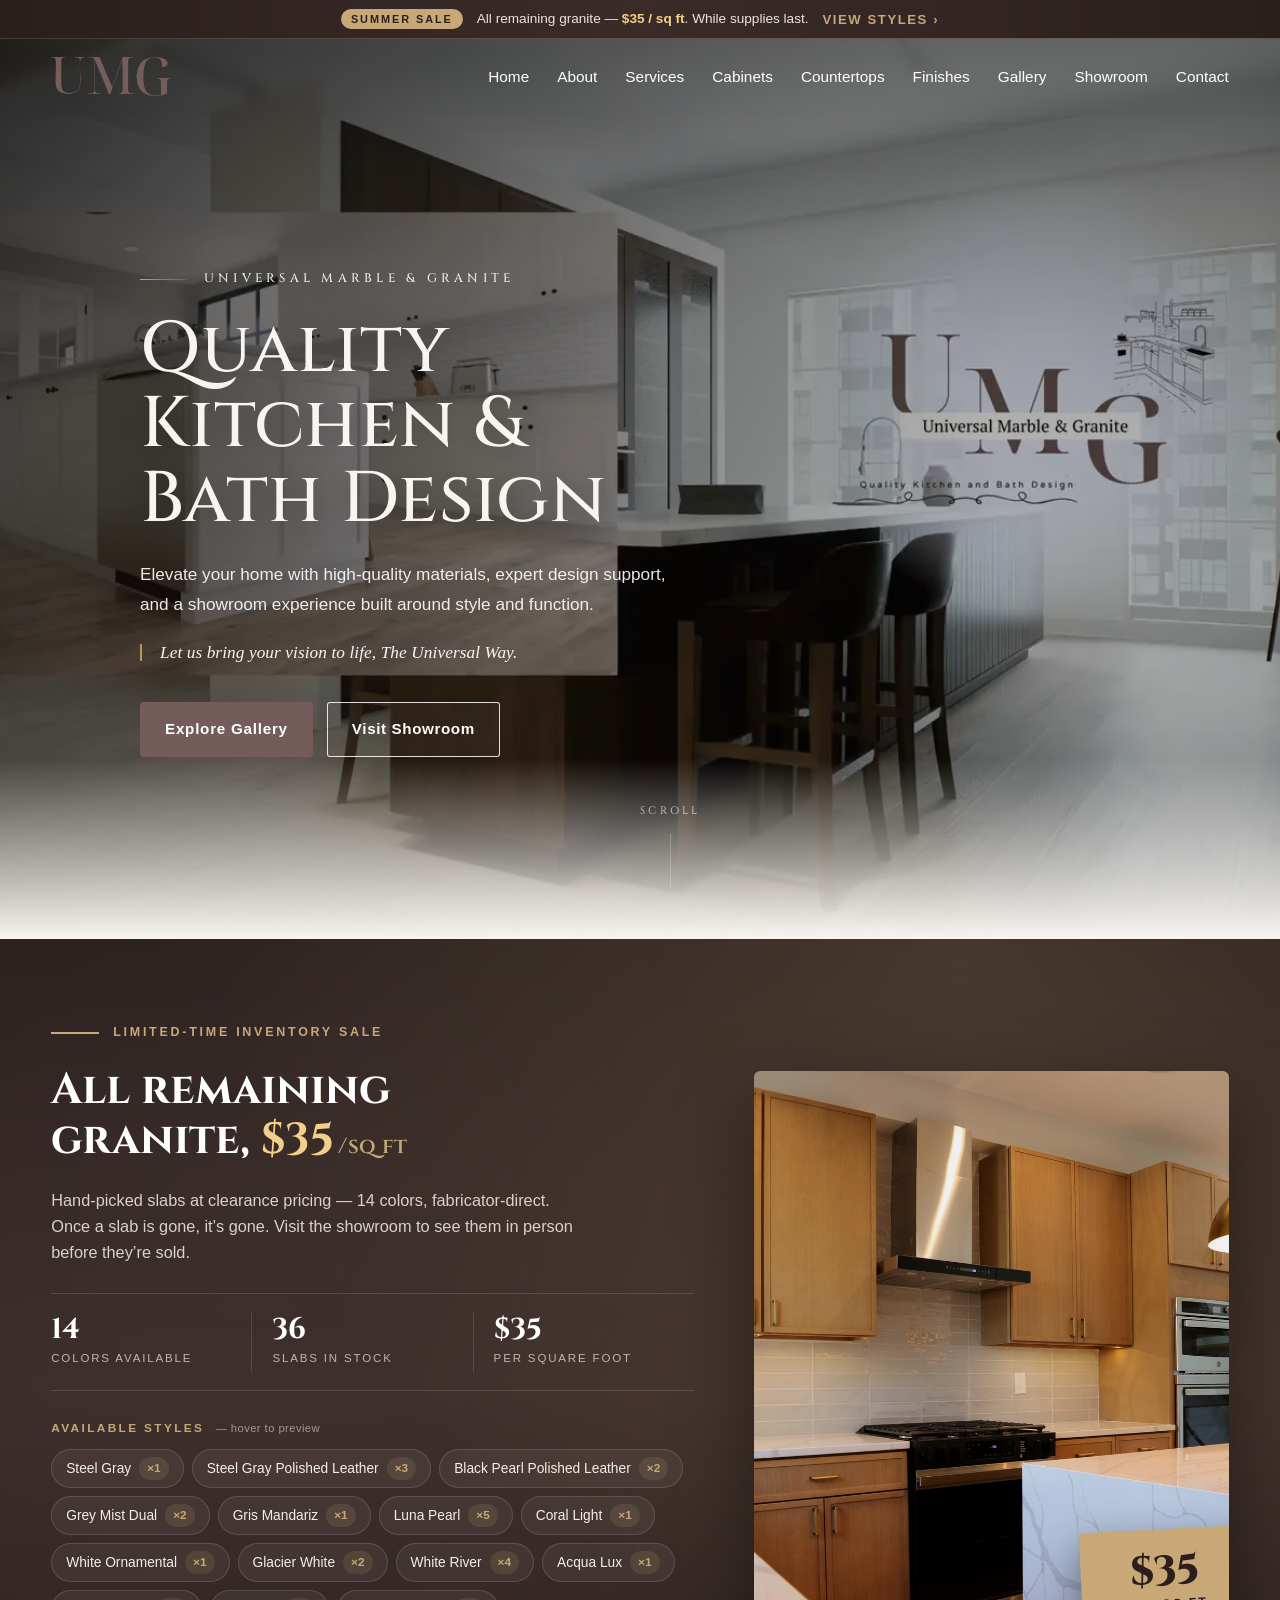
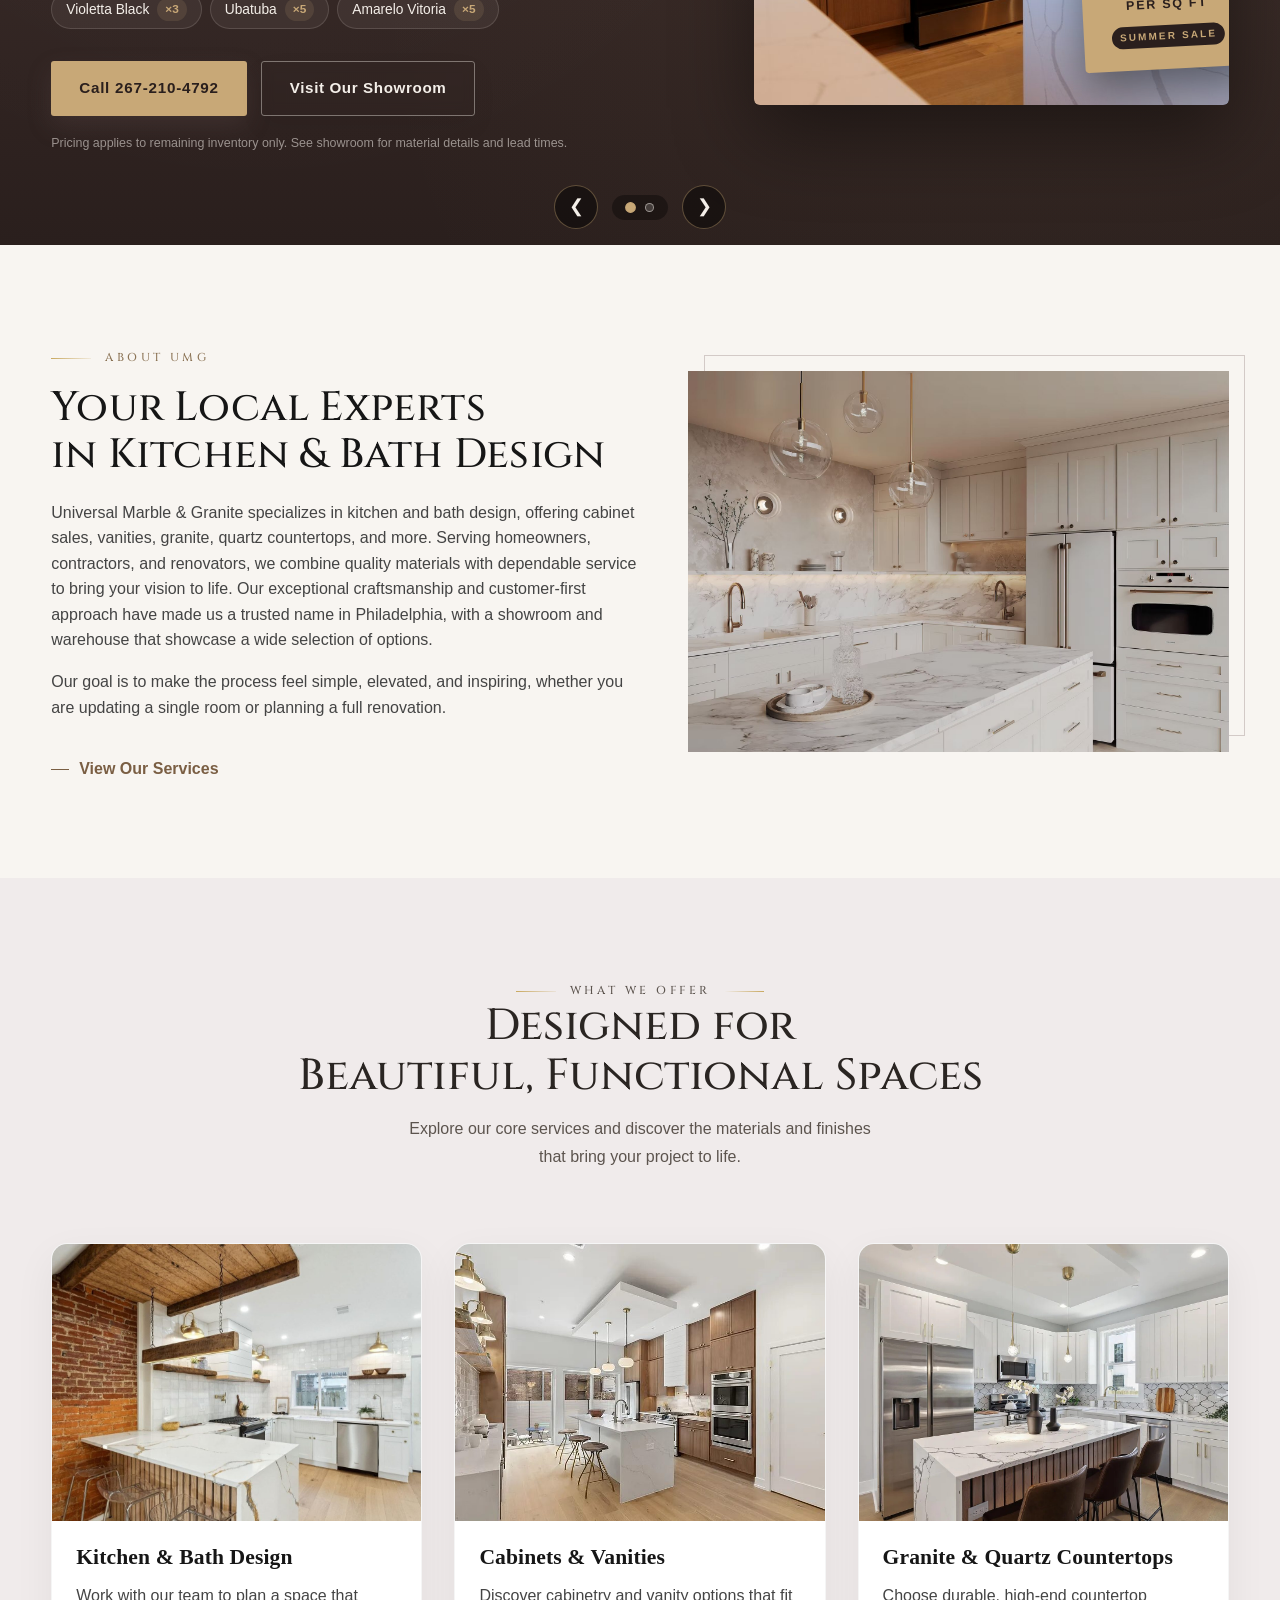
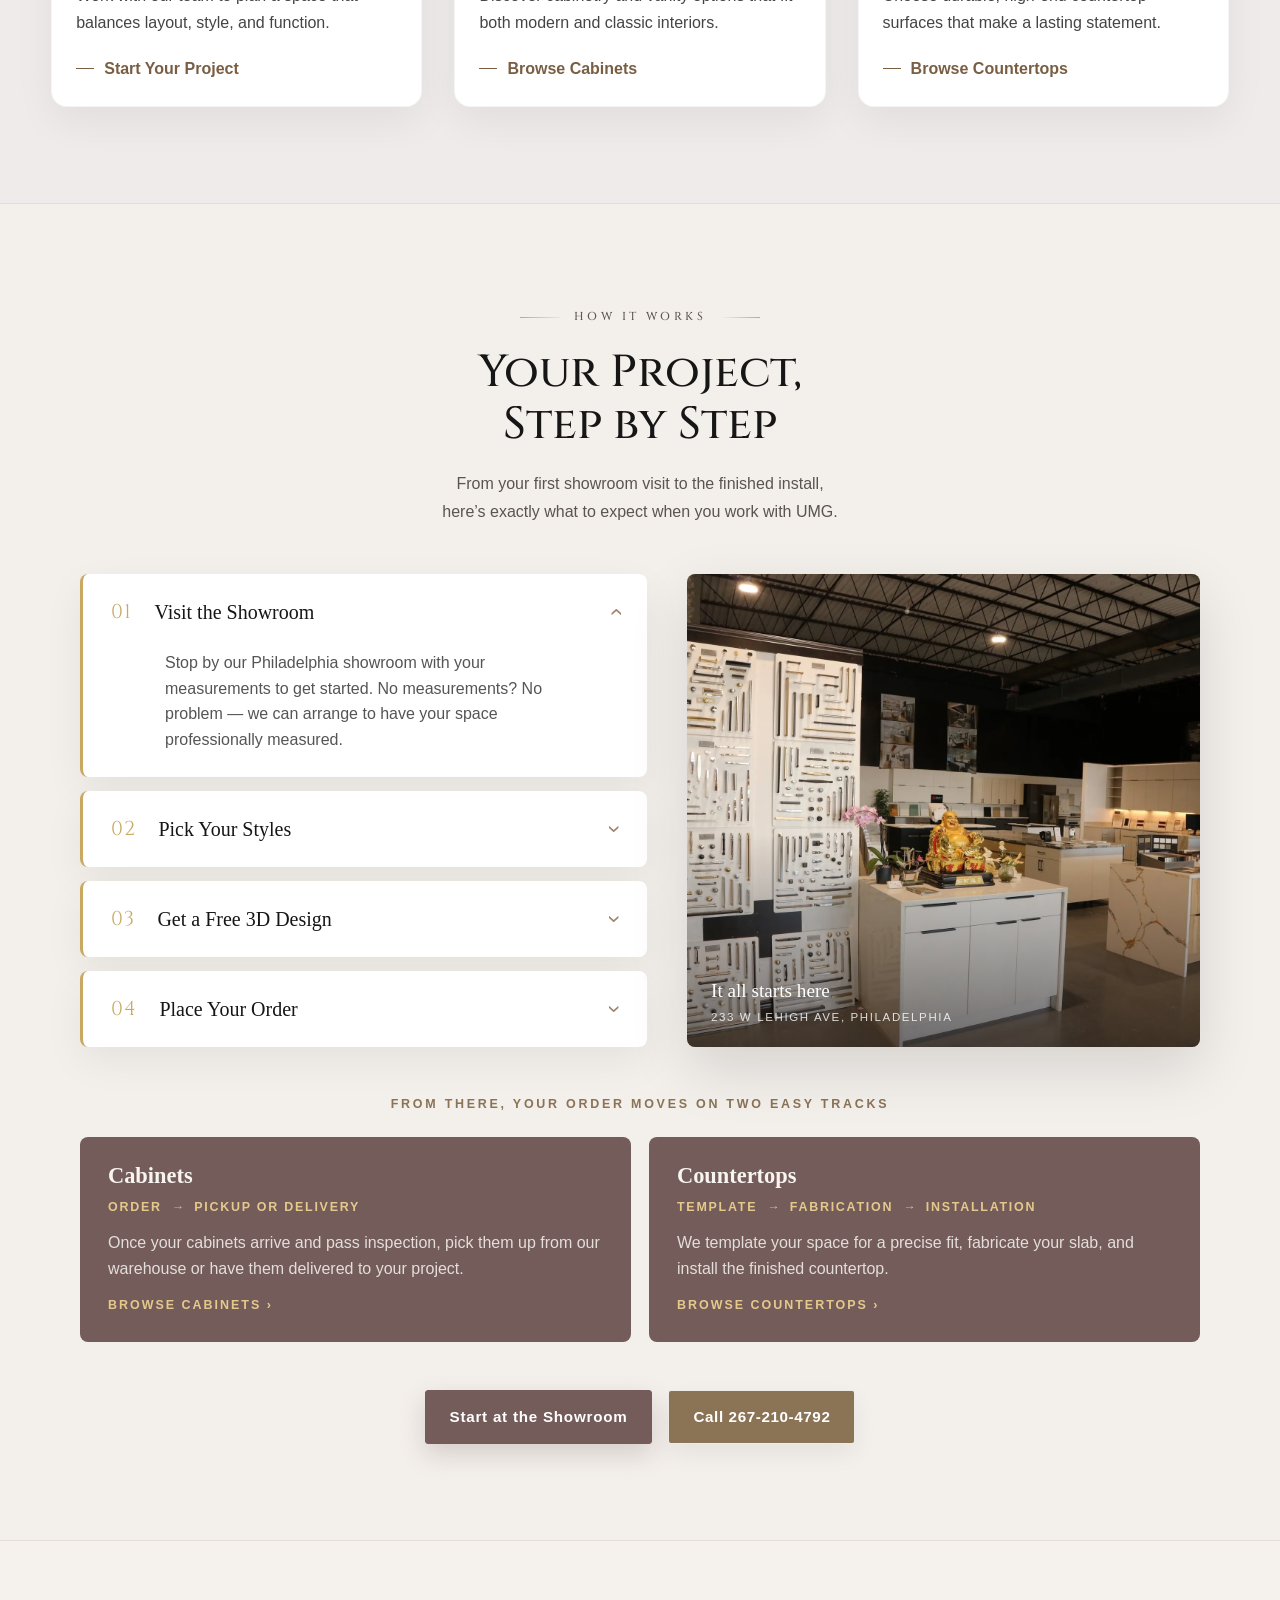
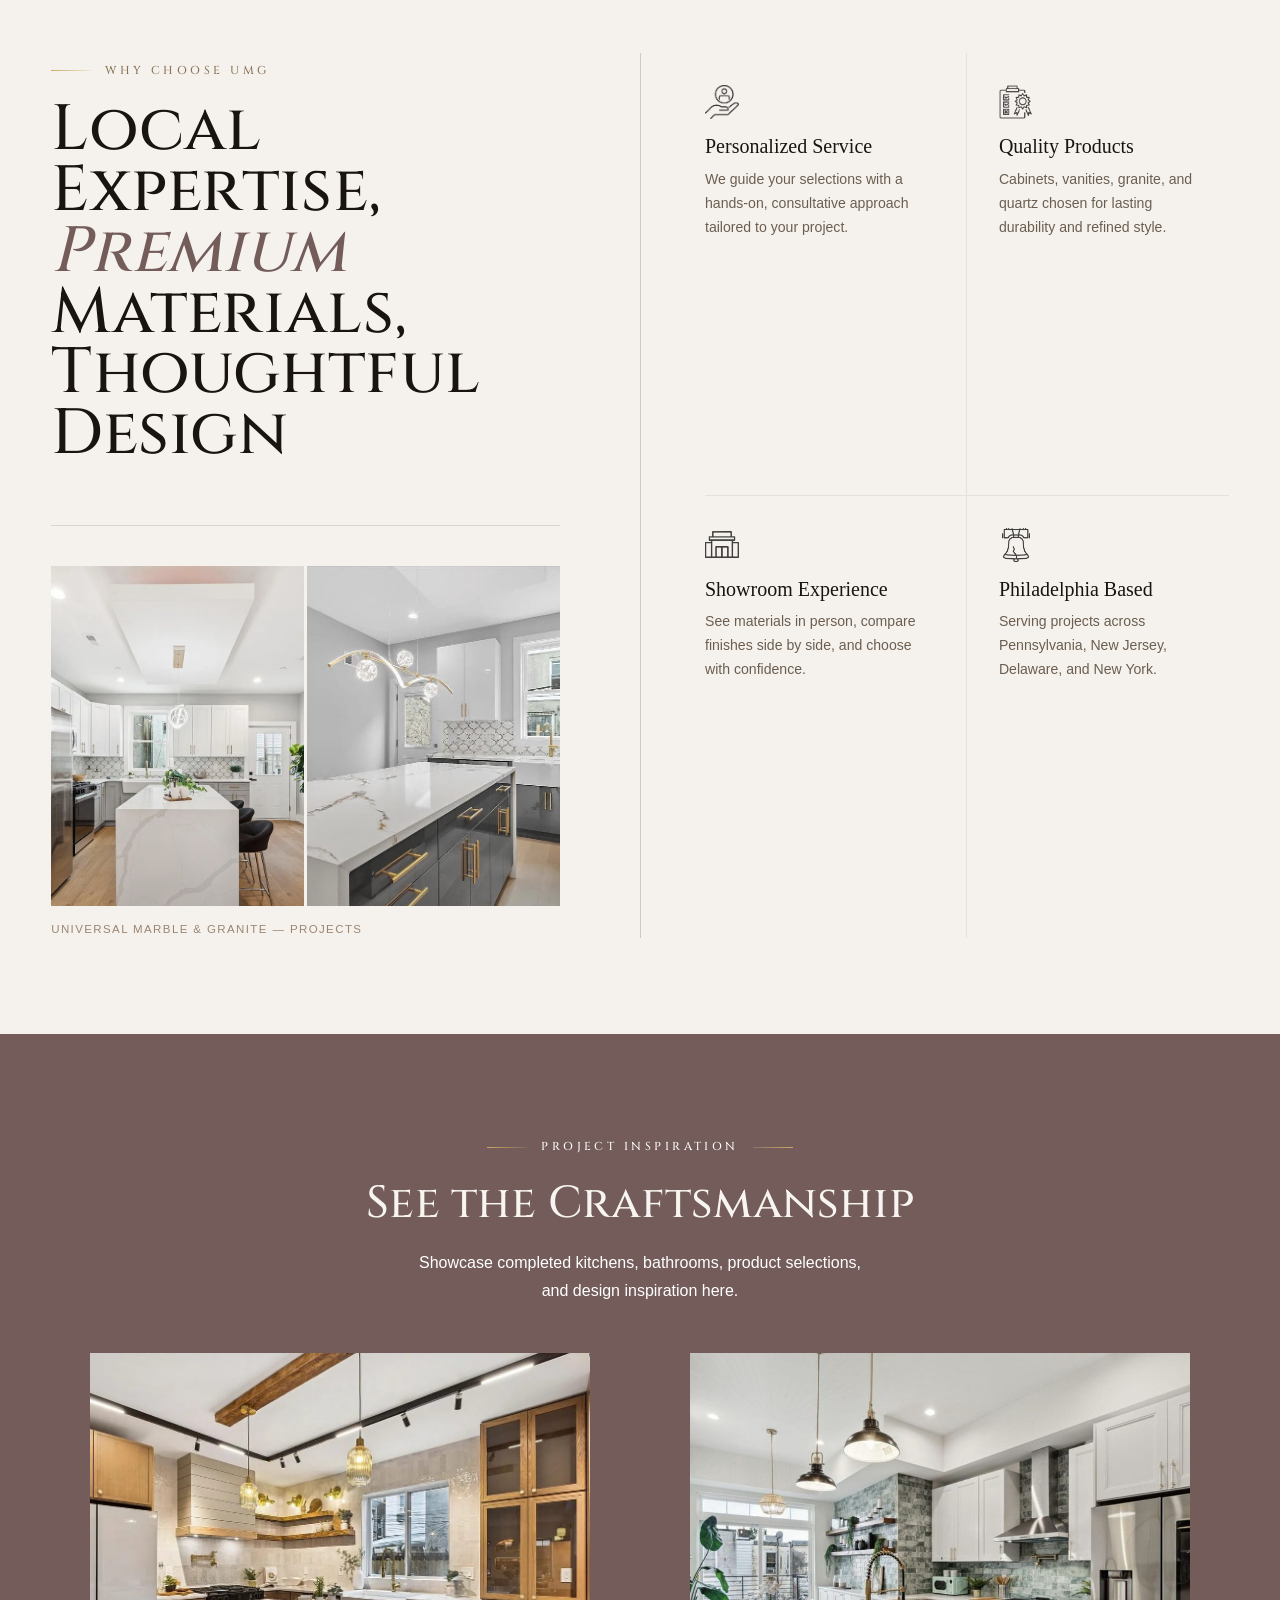
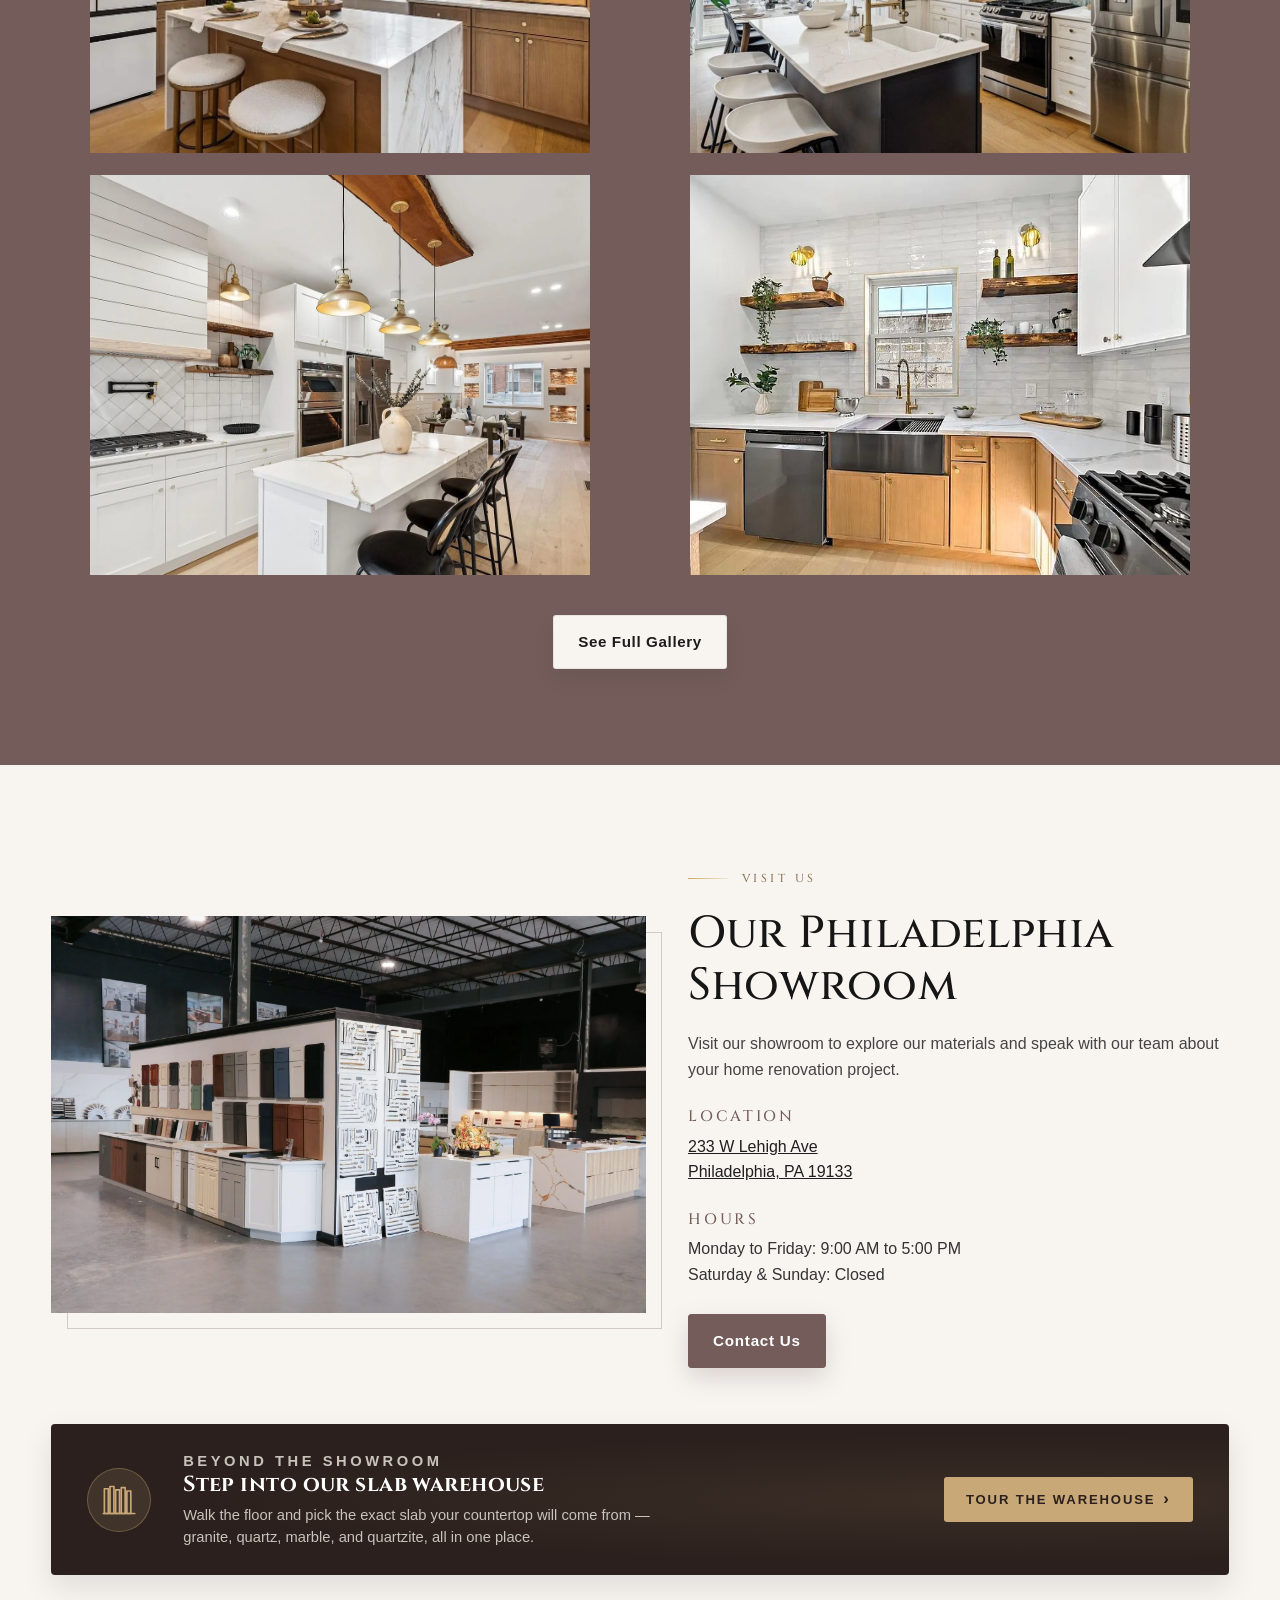
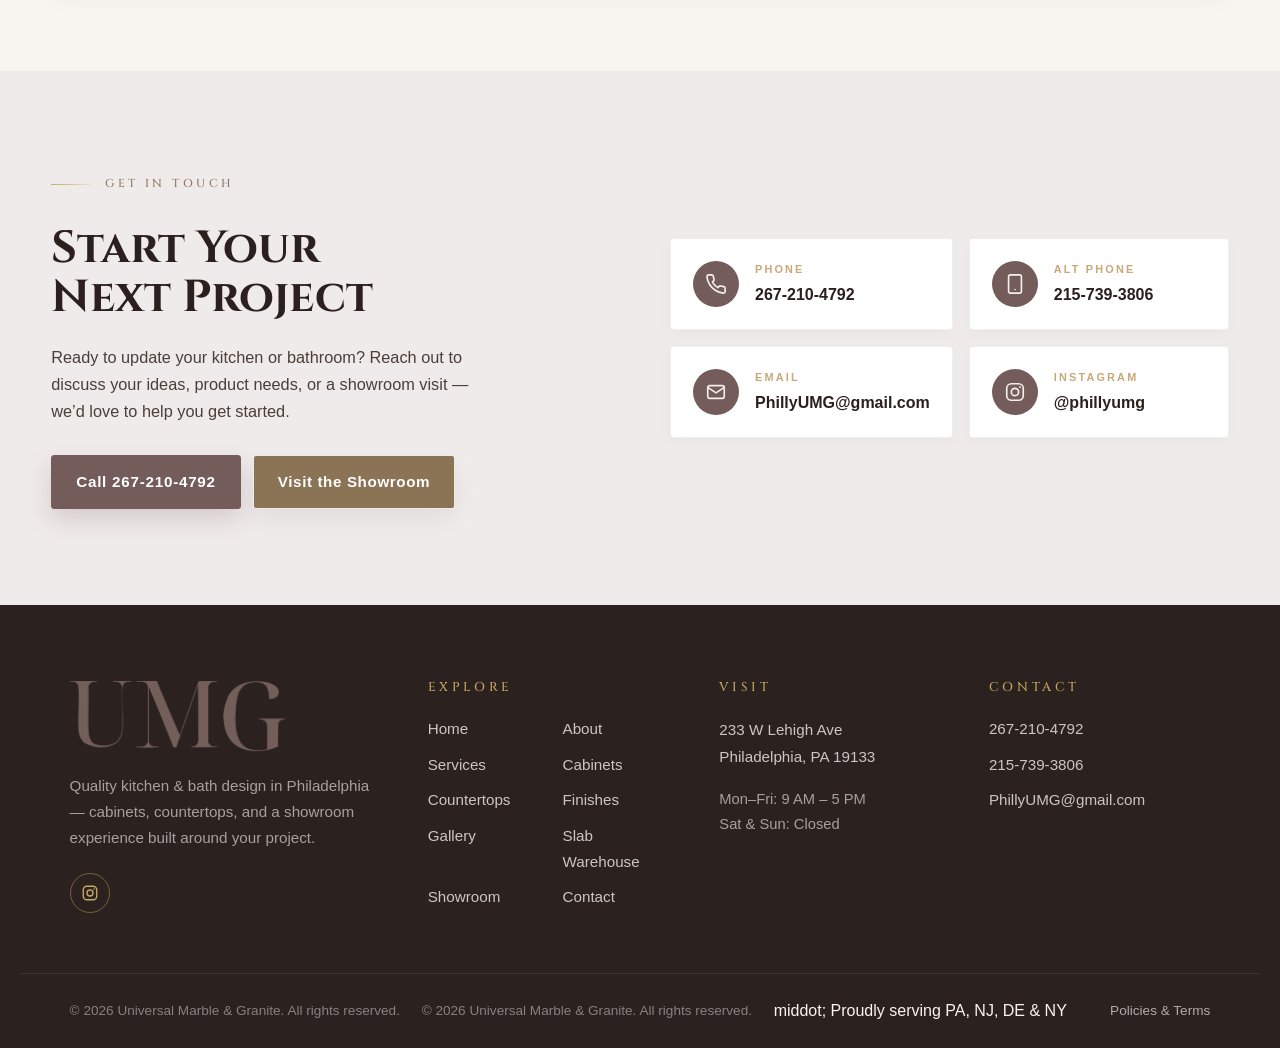
==== umg_pages_bundle/index.html @ 9a0c5a4c "Small Change" ====
<!DOCTYPE html>
<html lang="en">
<head>
  <!-- Google tag (gtag.js) -->
  <script async src="https://www.googletagmanager.com/gtag/js?id=AW-18125632206"></script>
  <script>
    window.dataLayer = window.dataLayer || [];
    function gtag(){dataLayer.push(arguments);}
    gtag('js', new Date());

    gtag('config', 'AW-18125632206');
  </script>

  <meta charset="UTF-8" />
  <meta name="viewport" content="width=device-width, initial-scale=1.0" />
  <title>Universal Marble & Granite | Kitchen & Bath Design in Philadelphia</title>
    <link rel="preconnect" href="https://fonts.googleapis.com">
<link rel="preconnect" href="https://fonts.gstatic.com" crossorigin>
<link href="https://fonts.googleapis.com/css2?family=Cinzel:wght@400..900&display=swap" rel="stylesheet">
  <link rel="stylesheet" href="./styles/style.css?v=20260715" />

  <link rel="icon" href="./images/umglogowhite.png?v=20260703" type="image/png" />

  <meta name="description" content="Philadelphia showroom for kitchens, bathrooms, cabinets, vanities, and granite and quartz countertops. Personalized design support from Universal Marble & Granite.">
  <meta name="theme-color" content="#735c5a">
  <meta property="og:type" content="website">
  <meta property="og:title" content="Universal Marble & Granite | Kitchen & Bath Design in Philadelphia">
  <meta property="og:description" content="Philadelphia showroom for kitchens, bathrooms, cabinets, vanities, and granite and quartz countertops. Personalized design support from Universal Marble & Granite.">
  <meta property="og:image" content="https://www.phillyumg.com/images/metatag.jpg">
  <meta property="og:site_name" content="Universal Marble & Granite">
  <meta property="og:url" content="https://www.phillyumg.com/">
  <meta name="twitter:card" content="summary_large_image">
  <meta name="twitter:url" content="https://www.phillyumg.com/">
  <meta name="twitter:title" content="Universal Marble & Granite | Kitchen & Bath Design in Philadelphia">
  <meta name="twitter:description" content="Philadelphia showroom for kitchens, bathrooms, cabinets, vanities, and granite and quartz countertops. Personalized design support from Universal Marble & Granite.">
  <meta name="twitter:image" content="https://www.phillyumg.com/images/metatag.jpg">

  <link rel="canonical" href="https://www.phillyumg.com/">
  <link rel="apple-touch-icon" href="./images/umglogowhite.png?v=20260703">
  <link rel="manifest" href="./site.webmanifest">

  <!-- Vercel Web Analytics -->
  <script defer src="https://cdn.vercel-insights.com/v1/script.js"></script>

  <script type="application/ld+json">
  {
    "@context": "https://schema.org",
    "@type": "HomeAndConstructionBusiness",
    "@id": "https://www.phillyumg.com/#business",
    "name": "Universal Marble & Granite",
    "alternateName": "UMG",
    "description": "Philadelphia-based design studio specializing in kitchen and bath cabinets, granite, quartz, and marble countertops, and custom stone fabrication.",
    "url": "https://www.phillyumg.com/",
    "telephone": "+1-267-210-4792",
    "email": "PhillyUMG@gmail.com",
    "logo": "https://www.phillyumg.com/images/umglogowhite.png",
    "image": "https://www.phillyumg.com/images/outfront_1.webp",
    "priceRange": "$$",
    "address": {
      "@type": "PostalAddress",
      "streetAddress": "233 W Lehigh Ave",
      "addressLocality": "Philadelphia",
      "addressRegion": "PA",
      "postalCode": "19133",
      "addressCountry": "US"
    },
    "openingHoursSpecification": [
      {
        "@type": "OpeningHoursSpecification",
        "dayOfWeek": ["Monday","Tuesday","Wednesday","Thursday","Friday"],
        "opens": "09:00",
        "closes": "17:00"
      }
    ],
    "areaServed": [
      { "@type": "City", "name": "Philadelphia" },
      { "@type": "AdministrativeArea", "name": "Philadelphia metro area" }
    ],
    "hasOfferCatalog": {
      "@type": "OfferCatalog",
      "name": "Services",
      "itemListElement": [
        { "@type": "Offer", "itemOffered": { "@type": "Service", "name": "Kitchen Cabinets" } },
        { "@type": "Offer", "itemOffered": { "@type": "Service", "name": "Bathroom Vanities" } },
        { "@type": "Offer", "itemOffered": { "@type": "Service", "name": "Granite Countertops" } },
        { "@type": "Offer", "itemOffered": { "@type": "Service", "name": "Quartz Countertops" } },
        { "@type": "Offer", "itemOffered": { "@type": "Service", "name": "Marble Countertops" } }
      ]
    }
  }
  </script>
  <script defer src="/_vercel/insights/script.js"></script>
</head>
<body>
  <a class="skip-link" href="#main">Skip to content</a>

    <!-- Summer sale announcement bar -->
  <a class="promo-bar" href="/#granite-sale">
    <span class="promo-bar-inner">
      <span class="promo-bar-tag">Summer Sale</span>
      <span class="promo-bar-text">All remaining granite &mdash; <strong>$35 / sq&nbsp;ft</strong>. While supplies last.</span>
      <span class="promo-bar-cta">View styles &rsaquo;</span>
    </span>
  </a>
  <header class="site-header">
    <div class="container header-inner">
      <a href="#" class="logo"><img src="./images/umglogowhite.png?v=20260703" alt="UMG Logo" /></a>

      <button class="menu-toggle" aria-label="Toggle navigation">
        ☰
      </button>

      <nav class="site-nav">
        <a href="#home">Home</a>
        <a href="/about">About</a>
        <a href="#services">Services</a>
        <a href="/cabinets">Cabinets</a>
        <a href="/countertops">Countertops</a>
        <a href="/finishes">Finishes</a>
        <a href="#gallery">Gallery</a>
        <a href="#showroom">Showroom</a>
        <a href="#contact">Contact</a>
      </nav>
    </div>
  </header>

  <main id="main">
  <!-- HERO -->
<section class="hero" id="home">
  <video class="hero-media" autoplay muted loop playsinline poster="./images/hero-poster.webp">
    <source src="./images/hero-web.mp4?v=20260703" type="video/mp4" />
  </video>

  <div class="hero-overlay"></div>
  <div class="hero-vignette" aria-hidden="true"></div>
  <div class="hero-fade"></div>

  <div class="container hero-content">
    <p class="eyebrow reveal" style="--reveal-delay: 100ms;">
      <span class="eyebrow-line" aria-hidden="true"></span>
      <span>Universal Marble &amp; Granite</span>
    </p>
    <h1 class="hero-title reveal" style="--reveal-delay: 250ms;">Quality Kitchen &amp; Bath Design</h1>
    <p class="hero-text reveal" style="--reveal-delay: 400ms;">
      Elevate your home with high-quality materials, expert design support, and a showroom experience built around style and function.
    </p>
    <p class="hero-tagline reveal" style="--reveal-delay: 550ms;">
      <i>Let us bring your vision to life, The Universal Way.</i>
    </p>

    <div class="hero-buttons reveal" style="--reveal-delay: 700ms;">
      <a href="#gallery" class="btn btn-primary">Explore Gallery</a>
      <a href="#showroom" class="btn btn-secondary">Visit Showroom</a>
    </div>
  </div>

  <a href="#about" class="hero-scroll" aria-label="Scroll to next section">
    <span class="hero-scroll-label">Scroll</span>
    <span class="hero-scroll-line" aria-hidden="true"></span>
  </a>
</section>

<!-- SUMMER SALE CAROUSEL (Granite + Vessel Sinks) -->
<section class="sale-carousel" id="granite-sale" aria-roledescription="carousel" aria-label="Summer sale">
  <div class="sale-carousel-viewport">
    <div class="sale-carousel-track" id="saleTrack">

      <!-- SLIDE 1: GRANITE SALE -->
      <div class="sale-slide granite-sale is-active" role="group" aria-roledescription="slide" aria-label="1 of 2: Granite Sale" aria-labelledby="granite-sale-heading">
        <div class="container granite-sale-inner">

          <div class="granite-sale-content">
            <p class="granite-sale-eyebrow">
              <span class="granite-sale-rule" aria-hidden="true"></span>
              Limited-Time Inventory Sale
            </p>

            <h2 id="granite-sale-heading" class="granite-sale-headline">
              All remaining granite, <span class="granite-sale-price">$35<span class="granite-sale-price-unit">/sq ft</span></span>
            </h2>

            <p class="granite-sale-sub">
              Hand-picked slabs at clearance pricing &mdash; 14 colors, fabricator-direct.
              Once a slab is gone, it&rsquo;s gone. Visit the showroom to see them in person before they&rsquo;re sold.
            </p>

            <ul class="granite-sale-stats" aria-label="Sale at a glance">
              <li><span class="stat-num">14</span><span class="stat-label">Colors available</span></li>
              <li><span class="stat-num">36</span><span class="stat-label">Slabs in stock</span></li>
              <li><span class="stat-num">$35</span><span class="stat-label">Per square foot</span></li>
            </ul>

            <p class="granite-sale-chips-title">Available styles &nbsp;<span class="granite-sale-hint">— hover to preview</span></p>
            <ul class="granite-sale-chips" aria-label="Available granite colors">
              <li class="swatch-chip" data-swatch="./images/granitesale/Granite4.jpg?v=20260703" tabindex="0">Steel Gray <span>&times;1</span></li>
              <li class="swatch-chip" data-swatch="./images/granitesale/Granite6.jpg?v=20260703" tabindex="0">Steel Gray Polished Leather <span>&times;3</span></li>
              <li class="swatch-chip" data-swatch="./images/granitesale/Granite7.jpg?v=20260703" tabindex="0">Black Pearl Polished Leather <span>&times;2</span></li>
              <li class="swatch-chip" data-swatch="./images/granitesale/Granite13.jpg?v=20260703" tabindex="0">Grey Mist Dual <span>&times;2</span></li>
              <li class="swatch-chip" data-swatch="./images/granitesale/Granite14.jpg?v=20260703" tabindex="0">Gris Mandariz <span>&times;1</span></li>
              <li class="swatch-chip" data-swatch="./images/granitesale/Granite5.jpg?v=20260703" tabindex="0">Luna Pearl <span>&times;5</span></li>
              <li class="swatch-chip" data-swatch="./images/granitesale/corallight.jpg?v=20260703" tabindex="0">Coral Light <span>&times;1</span></li>
              <li class="swatch-chip" data-swatch="./images/granitesale/whiteornamental.jpg?v=20260703" tabindex="0">White Ornamental <span>&times;1</span></li>
              <li class="swatch-chip" data-swatch="./images/granitesale/glacierwhite.jpg?v=20260703" tabindex="0">Glacier White <span>&times;2</span></li>
              <li class="swatch-chip" data-swatch="./images/granitesale/Granite9.jpg?v=20260703" tabindex="0">White River <span>&times;4</span></li>
              <li class="swatch-chip" data-swatch="./images/granitesale/Granite10.jpg?v=20260703" tabindex="0">Acqua Lux <span>&times;1</span></li>
              <li class="swatch-chip" data-swatch="./images/granitesale/Granite15.jpg?v=20260703" tabindex="0">Violetta Black <span>&times;3</span></li>
              <li class="swatch-chip" data-swatch="./images/granitesale/Granite1.jpg?v=20260703" tabindex="0">Ubatuba <span>&times;5</span></li>
              <li class="swatch-chip" data-swatch="./images/granitesale/amarelo.jpg?v=20260703" tabindex="0">Amarelo Vitoria <span>&times;5</span></li>
            </ul>

            <!-- Floating swatch preview (rendered next to chip on hover/focus) -->
            <div class="swatch-preview" id="swatchPreview" aria-hidden="true">
              <img src="" alt="" id="swatchPreviewImg">
              <span class="swatch-preview-label" id="swatchPreviewLabel"></span>
            </div>

            <div class="granite-sale-cta">
              <a href="tel:+12672104792" class="btn btn-primary">Call 267-210-4792</a>
              <a href="#showroom" class="btn btn-secondary">Visit Our Showroom</a>
            </div>

            <p class="granite-sale-fineprint">
              Pricing applies to remaining inventory only. See showroom for material details and lead times.
            </p>
          </div>

          <aside class="granite-sale-visual" aria-hidden="true">
            <div class="granite-sale-visual-frame">
              <img src="./images/gallery/new16.JPG?v=20260703" width="1800" height="2400" alt="" loading="lazy" decoding="async">
              <div class="granite-sale-badge">
                <span class="granite-sale-badge-price">$35</span>
                <span class="granite-sale-badge-unit">per sq&nbsp;ft</span>
                <span class="granite-sale-badge-tag">Summer Sale</span>
              </div>
            </div>
          </aside>

        </div>
      </div>

      <!-- SLIDE 2: VESSEL SINK SALE -->
      <div class="sale-slide granite-sale vessel-slide" role="group" aria-roledescription="slide" aria-label="2 of 2: Vessel Sink Sale" aria-labelledby="vessel-sale-heading">
        <div class="container granite-sale-inner">

          <div class="granite-sale-content">
            <p class="granite-sale-eyebrow">
              <span class="granite-sale-rule" aria-hidden="true"></span>
              Also on Sale This Summer
            </p>

            <h2 id="vessel-sale-heading" class="granite-sale-headline">
              Hand-painted <span class="granite-sale-price">Vessel Sinks</span>
            </h2>

            <p class="granite-sale-sub">
              Statement bowls for powder rooms, vanities, and any bath that deserves a centerpiece.
              Glass, ceramic, and artisan-finish styles &mdash; now on display in our Philadelphia showroom.
            </p>

            <ul class="granite-sale-stats" aria-label="Collection at a glance">
              <li><span class="stat-num">4</span><span class="stat-label">Style families</span></li>
              <li><span class="stat-num">16+</span><span class="stat-label">Designs to choose</span></li>
              <li><span class="stat-num">Now</span><span class="stat-label">On display</span></li>
            </ul>

            <p class="granite-sale-chips-title">Available collections &nbsp;<span class="granite-sale-hint">— click to preview</span></p>
            <ul class="vessel-thumb-row" aria-label="Vessel sink collections">
              <li>
                <button type="button" class="vessel-thumb-btn" data-feature="./images/vss/vesselsink1.jpg?v=20260703" aria-label="Show Painted Ceramic">
                  <img src="./images/vss/vesselsink1.jpg?v=20260703" alt="Hand-painted ceramic vessel sinks with folk-art motifs" loading="lazy" decoding="async">
                  <span class="vessel-thumb-label">Painted Ceramic</span>
                </button>
              </li>
              <li>
                <button type="button" class="vessel-thumb-btn" data-feature="./images/vss/vesselsink2.jpg?v=20260703" aria-label="Show Artisan Earth">
                  <img src="./images/vss/vesselsink2.jpg?v=20260703" alt="Earth-tone artisan ceramic vessel sinks with calligraphy detail" loading="lazy" decoding="async">
                  <span class="vessel-thumb-label">Artisan Earth</span>
                </button>
              </li>
              <li>
                <button type="button" class="vessel-thumb-btn is-active" data-feature="./images/vss/vesselsink3.jpg?v=20260703" aria-label="Show Jewel Glass">
                  <img src="./images/vss/vesselsink3.jpg?v=20260703" alt="Glass vessel sinks in jewel tones" loading="lazy" decoding="async">
                  <span class="vessel-thumb-label">Jewel Glass</span>
                </button>
              </li>
              <li>
                <button type="button" class="vessel-thumb-btn" data-feature="./images/vss/vesselsink4.jpg?v=20260703" aria-label="Show Mixed Studio">
                  <img src="./images/vss/vesselsink4.jpg?v=20260703" alt="Glass and ceramic vessel sink mix in mixed colors" loading="lazy" decoding="async">
                  <span class="vessel-thumb-label">Mixed Studio</span>
                </button>
              </li>
            </ul>

            <div class="granite-sale-cta">
              <a href="#showroom" class="btn btn-primary">Visit Our Showroom</a>
              <a href="tel:+12672104792" class="btn btn-secondary">Call for Pricing</a>
            </div>

            <p class="granite-sale-fineprint">
              Pricing varies by style and finish. Visit or call for current selection and pricing.
            </p>
          </div>

          <aside class="granite-sale-visual" aria-hidden="true">
            <div class="granite-sale-visual-frame vessel-feature-frame">
              <img src="./images/vss/vesselsink3.jpg?v=20260703" width="1200" height="800" alt="" id="vesselFeatureImg" loading="lazy" decoding="async">
              <div class="granite-sale-badge vessel-badge">
                <span class="granite-sale-badge-tag vessel-badge-tag">Just In</span>
              </div>
            </div>
          </aside>

        </div>
      </div>

    </div>
  </div>

  <!-- CONTROLS -->
  <div class="sale-carousel-controls" aria-label="Carousel controls">
    <button class="sale-nav sale-prev" type="button" aria-label="Previous offer">&#10094;</button>
    <div class="sale-dots" role="tablist">
      <button class="sale-dot is-active" type="button" data-slide="0" aria-label="Show granite sale" aria-selected="true"></button>
      <button class="sale-dot" type="button" data-slide="1" aria-label="Show vessel sink sale" aria-selected="false"></button>
    </div>
    <button class="sale-nav sale-next" type="button" aria-label="Next offer">&#10095;</button>
  </div>
</section>

    <!-- ABOUT -->
    <section class="about section" id="about">
      <div class="container about-grid">
        <div class="about-text">
          <p class="section-label">About UMG</p>
          <h2>Your Local Experts<br> in Kitchen & Bath Design</h2>
          <p>
            Universal Marble & Granite specializes
            in kitchen and bath design, offering cabinet sales, vanities, granite, quartz countertops, and more. Serving homeowners, contractors, and renovators, we combine quality materials with dependable service to bring your vision to life. Our exceptional craftsmanship and customer-first approach have made us a trusted name in Philadelphia, with a showroom and warehouse that showcase a wide selection of options.

          </p>
          <p>
            Our goal is to make the process feel simple, elevated, and inspiring, whether you are updating a single room or planning a full renovation.
          </p>
          <a href="#services" class="text-link">View Our Services</a>
        </div>

        <div class="about-image">
          <img src="./images/about.jpg?v=20260703" alt="Universal Marble & Granite showroom in Philadelphia" class="real-image service-img" loading="lazy" decoding="async">
        </div>
      </div>
    </section>

    <!-- SERVICES -->
   <section class="services section alt-bg" id="services">
  <div class="container">
    <div class="how-works-header section-heading-2 center">
      <p class="section-label">What We Offer</p>
      <h2>Designed for <br>Beautiful, Functional Spaces</h2>
      <p>
        Explore our core services and discover the materials and finishes <br>that bring your project to life.
      </p>
    </div>

    <div class="services-grid">
      <article class="service-card">
        <div class="card-img-container">
          <img src="./images/bath2.JPG?v=20260703" alt="Kitchen and bath design" class="service-img" loading="lazy" decoding="async">
        </div>
        <div class="card-content">
          <h3>Kitchen &amp; Bath Design</h3>
          <p>
            Work with our team to plan a space that balances layout, style, and function.
          </p>
          <a href="#contact" class="text-link">Start Your Project</a>
        </div>
      </article>

      <article class="service-card">
        <div class="card-img-container">
          <img src="./images/vanity1.jpg?v=20260703" alt="Cabinets and vanities" class="service-img" loading="lazy" decoding="async">
        </div>
        <div class="card-content">
          <h3>Cabinets &amp; Vanities</h3>
          <p>
            Discover cabinetry and vanity options that fit both modern and classic interiors.
          </p>
          <a href="/cabinets" class="text-link">Browse Cabinets</a>
        </div>
      </article>

      <article class="service-card">
        <div class="card-img-container">
          <img src="./images/counter1.jpg?v=20260703" alt="Granite and quartz countertops" class="service-img" loading="lazy" decoding="async">
        </div>
        <div class="card-content">
          <h3>Granite &amp; Quartz Countertops</h3>
          <p>
            Choose durable, high-end countertop surfaces that make a lasting statement.
          </p>
          <a href="/countertops" class="text-link">Browse Countertops</a>
        </div>
      </article>
    </div>
  </div>
</section>

<!-- CUSTOMER JOURNEY -->
<section class="customer-journey section" id="process">
  <div class="container">
    <div class="section-heading-2 center">
      <p class="section-label">How It Works</p>
      <h2>Your Project, <br>Step by Step</h2>
      <p>
        From your first showroom visit to the finished install, <br>here&rsquo;s exactly what to expect when you work with UMG.
      </p>
    </div>

    <div class="journey-grid">
    <div class="journey-steps">
      <details class="journey-step" open data-img="./images/showroom2.webp?v=20260712" data-badge-title="It all starts here" data-badge-sub="233 W Lehigh Ave, Philadelphia">
        <summary>
          <span class="journey-num">01</span>
          <span class="journey-title">Visit the Showroom</span>
          <span class="journey-chevron" aria-hidden="true">&rsaquo;</span>
        </summary>
        <div class="journey-body">
          <p>
            Stop by our Philadelphia showroom with your measurements to get started.
            No measurements? No problem &mdash; we can arrange to have your space professionally measured.
          </p>
        </div>
      </details>

      <details class="journey-step" data-img="./images/jasper/IMG_5752.webp?v=20260712" data-badge-title="Compare styles side by side" data-badge-sub="Showroom &amp; slab warehouse">
        <summary>
          <span class="journey-num">02</span>
          <span class="journey-title">Pick Your Styles</span>
          <span class="journey-chevron" aria-hidden="true">&rsaquo;</span>
        </summary>
        <div class="journey-body">
          <p>
            Walk the showroom and compare cabinet lines, countertop slabs, and finishes side by side,
            with hands-on guidance from our team.
          </p>
        </div>
      </details>

      <details class="journey-step" data-img="./images/3ddesign.webp?v=20260714" data-fit="contain" data-badge-title="See your space before you order" data-badge-sub="Free 3D kitchen design">
        <summary>
          <span class="journey-num">03</span>
          <span class="journey-title">Get a Free 3D Design</span>
          <span class="journey-chevron" aria-hidden="true">&rsaquo;</span>
        </summary>
        <div class="journey-body">
          <p>
            We turn your measurements and selections into a free 3D kitchen design,
            so you can see your new space and confirm the layout before ordering.
          </p>
        </div>
      </details>

      <details class="journey-step" data-img="./images/gallery/proj-cumberland-kitchen.webp?v=20260712" data-badge-title="From deposit to done" data-badge-sub="Half deposit gets it moving">
        <summary>
          <span class="journey-num">04</span>
          <span class="journey-title">Place Your Order</span>
          <span class="journey-chevron" aria-hidden="true">&rsaquo;</span>
        </summary>
        <div class="journey-body">
          <p>
            Confirm your design and place a half deposit to get your order moving.
            The remaining balance is due before pickup, delivery, or installation.
          </p>
        </div>
      </details>
    </div>

    <div class="journey-visual">
      <img id="journeyVisualImg" src="./images/showroom2.webp?v=20260712" alt="Inside the Universal Marble &amp; Granite showroom in Philadelphia" loading="lazy" decoding="async">
      <div class="journey-visual-badge">
        <span class="journey-visual-badge-title" id="journeyBadgeTitle">It all starts here</span>
        <span class="journey-visual-badge-sub" id="journeyBadgeSub">233 W Lehigh Ave, Philadelphia</span>
      </div>
    </div>
    </div>

    <p class="journey-split-label">From there, your order moves on two easy tracks</p>

    <div class="journey-tracks">
      <a href="/cabinets" class="journey-track">
        <h3>Cabinets</h3>
        <p class="journey-track-flow"><span>Order</span><span class="journey-arrow" aria-hidden="true">&rarr;</span><span>Pickup or Delivery</span></p>
        <p>
          Once your cabinets arrive and pass inspection, pick them up from our warehouse
          or have them delivered to your project.
        </p>
        <span class="journey-track-cue">Browse Cabinets <span aria-hidden="true">&rsaquo;</span></span>
      </a>

      <a href="/countertops" class="journey-track">
        <h3>Countertops</h3>
        <p class="journey-track-flow"><span>Template</span><span class="journey-arrow" aria-hidden="true">&rarr;</span><span>Fabrication</span><span class="journey-arrow" aria-hidden="true">&rarr;</span><span>Installation</span></p>
        <p>
          We template your space for a precise fit, fabricate your slab,
          and install the finished countertop.
        </p>
        <span class="journey-track-cue">Browse Countertops <span aria-hidden="true">&rsaquo;</span></span>
      </a>
    </div>

    <div class="journey-cta">
      <a href="#showroom" class="btn btn-primary">Start at the Showroom</a>
      <a href="tel:+12672104792" class="btn btn-thirdary">Call 267-210-4792</a>
    </div>
  </div>
</section>

<!--<section class="more-services section">
  <div class="container">
    <div class="section-heading center">
      <p class="section-label">More of What We Offer</p>
      <h2>More of our services <br>that we offer</h2>
      <div class="more-services-line"></div>
    </div>

    <div class="more-services-grid">
      <div class="more-service-item">
        <div class="more-service-icon">
          <img src="./images/icons/choices.png?v=20260703" alt="Choose a Stone icon" loading="lazy" decoding="async">
        </div>
        <h3>Choose a Stone</h3>
      </div>

      <div class="more-service-item">
        <div class="more-service-icon">
          <img src="./images/icons/design.png?v=20260703" alt="Get a Quote icon" loading="lazy" decoding="async">
        </div>
        <h3>Get a Quote</h3>
      </div>

      <div class="more-service-item">
        <div class="more-service-icon">
          <img src="./images/icons/measurement.png?v=20260703" alt="Measurement and template icon" loading="lazy" decoding="async">
        </div>
        <h3>Measurement &amp; Template</h3>
      </div>

      <div class="more-service-item">
        <div class="more-service-icon">
          <img src="./images/icons/fabrication.webp?v=20260703" alt="Fabrication icon" loading="lazy" decoding="async">
        </div>
        <h3>Fabrication</h3>
      </div>

      <div class="more-service-item">
        <div class="more-service-icon">
          <img src="./images/icons/installation.png?v=20260703" alt="Installation icon" loading="lazy" decoding="async">
        </div>
        <h3>Installation</h3>
      </div>
    </div>
  </div>
</section>-->
        
    
    

   <section class="feature-strip section">
  <div class="container">
    <div class="feature-strip-grid">
      <div class="feature-divider" aria-hidden="true"></div>

      <!-- LEFT: heading + image -->
      <div class="feature-left">
        <div class="feature-heading">
          <p class="section-label">Why Choose UMG</p>
          <h2>Local Expertise,<br><em>Premium</em> Materials,<br>Thoughtful Design</h2>
        </div>

        <div class="feature-image-block">
          <div class="feature-image-pair">
            <div>
              <img src="./images/gallery/gallery10.jpg?v=20260703" alt="Universal Marble & Granite showroom materials" loading="lazy" decoding="async">
            </div>
            <div>
              <img src="./images/gallery/gallery3.jpg?v=20260703" alt="Universal Marble & Granite design selections" loading="lazy" decoding="async">
            </div>
          </div>
          <p class="image-caption">Universal Marble &amp; Granite — Projects</p>
        </div>
      </div>

      <!-- RIGHT: feature points -->
      <div class="feature-points">

        <div class="feature-item">
          <div class="feature-icon"><img src="./images/icons/service.png?v=20260703" alt="" loading="lazy" decoding="async"></div>
          <h3>Personalized Service</h3>
          <p>We guide your selections with a hands-on, consultative approach tailored to your project.</p>
        </div>

        <div class="feature-item">
          <div class="feature-icon"><img src="./images/icons/qaulity2.png?v=20260703" alt="" loading="lazy" decoding="async"></div>
          <h3>Quality Products</h3>
          <p>Cabinets, vanities, granite, and quartz chosen for lasting durability and refined style.</p>
        </div>

        <div class="feature-item">
          <div class="feature-icon"><img src="./images/icons/showroom.png?v=20260703" alt="" loading="lazy" decoding="async"></div>
          <h3>Showroom Experience</h3>
          <p>See materials in person, compare finishes side by side, and choose with confidence.</p>
        </div>

        <div class="feature-item">
          <div class="feature-icon"><img src="./images/icons/philly.png?v=20260703" alt="" loading="lazy" decoding="async"></div>
          <h3>Philadelphia Based</h3>
          <p>Serving projects across Pennsylvania, New Jersey, Delaware, and New York.</p>
        </div>

      </div>
    </div>
  </div>
</section>

    <!-- GALLERY -->
    <section class="gallery section dark-section" id="gallery">
      <div class="container">
        <div class="section-heading center light-text">
          <p class="section-label">Project Inspiration</p>
          <h2>See the Craftsmanship</h2>
          <p>
            Showcase completed kitchens, bathrooms, product selections,<br> and design inspiration here.
          </p>
        </div>

        <div class="gallery-grid">
             <div class="gallery-cards">
            <img src="./images/gallery11.jpg?v=20260703" alt="Completed kitchen with quartz countertops" class="real-image service-img" loading="lazy" decoding="async">
          </div>
          <div class="gallery-cards">
            <img src="./images/gallery22.jpg?v=20260703" alt="Custom kitchen renovation project" class="real-image service-img" loading="lazy" decoding="async">
          </div>
          <div class="gallery-cards">
            <img src="./images/gallery33.jpg?v=20260703" alt="Bathroom vanity and stone installation" class="real-image service-img" loading="lazy" decoding="async">
          </div>
          <div class="gallery-cards">
            <img src="./images/gallery44.jpg?v=20260703" alt="Finished countertop and cabinetry project" class="real-image service-img" loading="lazy" decoding="async">
          </div>

        </div>

        <div class="gallery-cta">
          <a href="/gallery" class="btn btn-light">See Full Gallery</a>
        </div>
      </div>
    </section>

    <!-- SHOWROOM -->
    <section class="showroom section" id="showroom">
      <div class="container showroom-grid">
        <div class="showroom-image">
          <img src="./images/showroom.webp?v=20260703" alt="Cabinets & Vanities" class="real-image service-img" loading="lazy" decoding="async">
        </div>

        <div class="showroom-text">
          <p class="section-label">Visit Us</p>
          <h2>Our Philadelphia Showroom</h2>
          <p>
            Visit our showroom to explore our materials and speak with our team
            about your home renovation project.
          </p>

          <div class="info-block">
            <h3>Location</h3>
            <a href="https://www.google.com/maps/place/233+W+Lehigh+Ave,+Philadelphia,+PA+19133"><u>233 W Lehigh Ave<br />Philadelphia, PA 19133</u></a>
          </div>

          <div class="info-block">
            <h3>Hours</h3>
            <p>Monday to Friday: 9:00 AM to 5:00 PM<br />Saturday & Sunday: Closed</p>
          </div>

          <a href="#contact" class="btn btn-primary">Contact Us</a>
        </div>
      </div>

      <!-- Warehouse strip — horizontal callout below the showroom block -->
      <div class="container">
        <a href="/slab-warehouse" class="warehouse-strip" aria-label="Tour the slab warehouse">
          <div class="warehouse-strip-icon" aria-hidden="true">
            <svg viewBox="0 0 32 32" width="36" height="36" fill="none" stroke="currentColor" stroke-width="1.5" stroke-linecap="round" stroke-linejoin="round">
              <rect x="3"  y="6" width="3.5" height="22"/>
              <rect x="8"  y="4" width="3.5" height="24"/>
              <rect x="13" y="7" width="3.5" height="21"/>
              <rect x="18" y="5" width="3.5" height="23"/>
              <rect x="23" y="8" width="3.5" height="20"/>
              <line x1="2" y1="28" x2="30" y2="28"/>
            </svg>
          </div>
          <div class="warehouse-strip-copy">
            <p class="warehouse-strip-eyebrow">Beyond the Showroom</p>
            <h3>Step into our slab warehouse</h3>
            <p>Walk the floor and pick the exact slab your countertop will come from &mdash; granite, quartz, marble, and quartzite, all in one place.</p>
          </div>
          <div class="warehouse-strip-cta">
            <span class="warehouse-strip-btn">Tour the Warehouse <span class="warehouse-strip-arrow" aria-hidden="true">&rsaquo;</span></span>
          </div>
        </a>
      </div>
    </section>

    <!-- CONTACT -->
    <section class="contact section alt-bg" id="contact">
      <div class="container contact-inner">

        <div class="contact-intro">
          <p class="section-label">Get in Touch</p>
          <h2>Start Your Next Project</h2>
          <p class="contact-lead">
            Ready to update your kitchen or bathroom? Reach out to discuss your ideas,
            product needs, or a showroom visit &mdash; we&rsquo;d love to help you get started.
          </p>
          <div class="contact-cta-row">
            <a href="tel:+12672104792" class="btn btn-primary">Call 267-210-4792</a>
            <a href="#showroom" class="btn btn-thirdary">Visit the Showroom</a>
          </div>
        </div>

        <div class="contact-cards">
          <a href="tel:+12672104792" class="contact-card" aria-label="Call main line 267-210-4792">
            <span class="contact-card-icon" aria-hidden="true">
              <svg viewBox="0 0 24 24" width="22" height="22" fill="none" stroke="currentColor" stroke-width="1.8" stroke-linecap="round" stroke-linejoin="round"><path d="M22 16.92v3a2 2 0 0 1-2.18 2 19.79 19.79 0 0 1-8.63-3.07 19.5 19.5 0 0 1-6-6 19.79 19.79 0 0 1-3.07-8.67A2 2 0 0 1 4.11 2h3a2 2 0 0 1 2 1.72 12.84 12.84 0 0 0 .7 2.81 2 2 0 0 1-.45 2.11L8.09 9.91a16 16 0 0 0 6 6l1.27-1.27a2 2 0 0 1 2.11-.45 12.84 12.84 0 0 0 2.81.7A2 2 0 0 1 22 16.92z"/></svg>
            </span>
            <span class="contact-card-body">
              <span class="contact-card-label">Phone</span>
              <span class="contact-card-value">267-210-4792</span>
            </span>
          </a>

          <a href="tel:+12157393806" class="contact-card" aria-label="Call alt line 215-739-3806">
            <span class="contact-card-icon" aria-hidden="true">
              <svg viewBox="0 0 24 24" width="22" height="22" fill="none" stroke="currentColor" stroke-width="1.8" stroke-linecap="round" stroke-linejoin="round"><rect x="5" y="2" width="14" height="20" rx="2"/><line x1="12" y1="18" x2="12" y2="18"/></svg>
            </span>
            <span class="contact-card-body">
              <span class="contact-card-label">Alt Phone</span>
              <span class="contact-card-value">215-739-3806</span>
            </span>
          </a>

          <a href="mailto:PhillyUMG@gmail.com" class="contact-card" aria-label="Email PhillyUMG at gmail dot com">
            <span class="contact-card-icon" aria-hidden="true">
              <svg viewBox="0 0 24 24" width="22" height="22" fill="none" stroke="currentColor" stroke-width="1.8" stroke-linecap="round" stroke-linejoin="round"><rect x="3" y="5" width="18" height="14" rx="2"/><path d="M3 7l9 6 9-6"/></svg>
            </span>
            <span class="contact-card-body">
              <span class="contact-card-label">Email</span>
              <span class="contact-card-value">PhillyUMG@gmail.com</span>
            </span>
          </a>

          <a href="https://www.instagram.com/phillyumg" target="_blank" rel="noopener" class="contact-card" aria-label="Follow @phillyumg on Instagram">
            <span class="contact-card-icon" aria-hidden="true">
              <svg viewBox="0 0 24 24" width="22" height="22" fill="none" stroke="currentColor" stroke-width="1.8" stroke-linecap="round" stroke-linejoin="round"><rect x="3" y="3" width="18" height="18" rx="5"/><circle cx="12" cy="12" r="4"/><circle cx="17.5" cy="6.5" r="1" fill="currentColor" stroke="none"/></svg>
            </span>
            <span class="contact-card-body">
              <span class="contact-card-label">Instagram</span>
              <span class="contact-card-value">@phillyumg</span>
            </span>
          </a>
        </div>

      </div>
    </section>
  </main>

  <footer class="site-footer">
  <div class="container footer-grid">

    <div class="footer-brand">
      <a href="/" class="footer-logo" aria-label="UMG home">
        <img src="./images/umglogowhite.png?v=20260703" alt="Universal Marble &amp; Granite logo" loading="lazy" decoding="async">
      </a>
      <p class="footer-tagline">
        Quality kitchen &amp; bath design in Philadelphia &mdash; cabinets, countertops,
        and a showroom experience built around your project.
      </p>
      <div class="footer-social">
        <a href="https://www.instagram.com/phillyumg" target="_blank" rel="noopener" aria-label="Follow @phillyumg on Instagram">
          <svg viewBox="0 0 24 24" width="18" height="18" fill="none" stroke="currentColor" stroke-width="1.8" stroke-linecap="round" stroke-linejoin="round"><rect x="3" y="3" width="18" height="18" rx="5"/><circle cx="12" cy="12" r="4"/><circle cx="17.5" cy="6.5" r="1" fill="currentColor" stroke="none"/></svg>
        </a>
      </div>
    </div>

    <div class="footer-col">
      <h4>Explore</h4>
      <ul class="footer-links">
        <li><a href="/">Home</a></li>
        <li><a href="/about">About</a></li>
        <li><a href="/#services">Services</a></li>
        <li><a href="/cabinets">Cabinets</a></li>
        <li><a href="/countertops">Countertops</a></li>
        <li><a href="/finishes">Finishes</a></li>
        <li><a href="/gallery">Gallery</a></li>
        <li><a href="/slab-warehouse">Slab Warehouse</a></li>
        <li><a href="/#showroom">Showroom</a></li>
        <li><a href="/#contact">Contact</a></li>
      </ul>
    </div>

    <div class="footer-col">
      <h4>Visit</h4>
      <address>
        <a href="https://www.google.com/maps/place/233+W+Lehigh+Ave,+Philadelphia,+PA+19133" target="_blank" rel="noopener">233 W Lehigh Ave<br>Philadelphia, PA 19133</a>
      </address>
      <p class="footer-hours">Mon&ndash;Fri: 9 AM &ndash; 5 PM<br>Sat &amp; Sun: Closed</p>
    </div>

    <div class="footer-col">
      <h4>Contact</h4>
      <ul class="footer-links footer-links-single">
        <li><a href="tel:+12672104792">267-210-4792</a></li>
        <li><a href="tel:+12157393806">215-739-3806</a></li>
        <li><a href="mailto:PhillyUMG@gmail.com">PhillyUMG@gmail.com</a></li>
      </ul>
    </div>

  </div>

  <div class="footer-bottom">
    <div class="container footer-bottom-inner">
      <p>&copy; 2026 Universal Marble &amp; Granite. All rights reserved. <p>&copy; 2026 Universal Marble &amp; Granite. All rights reserved.</p>middot; Proudly serving PA, NJ, DE &amp; NY</p>
      <p><a href="/about#policies">Policies &amp; Terms</a></p>
    </div>
  </div>
</footer>

  <script src="script.js?v=20260714"></script>
</body>
</html>
---- umg_pages_bundle/styles/style.css ----
/* --------------------
   RESET / BASE
-------------------- */
* {
  box-sizing: border-box;
  margin: 0;
  padding: 0;
}

html {
  scroll-behavior: smooth;
}

@media (prefers-reduced-motion: reduce) {
  html { scroll-behavior: auto; }
  *, *::before, *::after {
    animation-duration: 0.01ms !important;
    transition-duration: 0.01ms !important;
  }
}

:focus-visible {
  outline: 2px solid #8b7355;
  outline-offset: 3px;
}

body {
  font-family: Avenir-400, Helvetica, sans-serif;
  color: #1f1f1f;
  background-color: #f8f5f1;
  line-height: 1.6;
  -webkit-font-smoothing: antialiased;
}

img {
  max-width: 100%;
  display: block;
}

video {
  max-width: 100%;
}

a {
  text-decoration: none;
  color: inherit;
}

ul {
  list-style: none;
}

.container {
  width: min(1200px, 92%);
  margin: 0 auto;
}

.section {
  padding: 96px 0;
}

.alt-bg {
  background-color: #f0ebeb;
}

.dark-section {
  background-color: #735c5a;
  color: #f8f5f1;
}

.light-text p,
.light-text h2,
.light-text .section-label {
  color: #f8f5f1;
}

/* --------------------
   TYPOGRAPHY
-------------------- */
h1,
h2,
h3,
h4 {
  font-family: Georgia, "Times New Roman", serif;
  line-height: 1.15;
  color: #161616;
  text-wrap: balance;
}

.dark-section h2,
.dark-section h3,
.dark-section h4 {
  color: #f8f5f1;
}

h1 {
  font-size: clamp(2rem, 3.5vw, 3rem);
  line-height: 1.1;
  max-width: 600px;
}

h2 {
  font-size: clamp(1.7rem, 3.5vw, 3rem);
  margin-bottom: 20px;
}

h3 {
  font-size: 1.4rem;
  margin-bottom: 12px;
}

p {
  font-family: "Helvetica Neue", Helvetica, Arial, sans-serif;
  font-weight: 300;
  font-size: 1rem;
  color: #444;
}

.section-label,
.eyebrow {
  text-transform: uppercase;
  letter-spacing: 0.18em;
  font-size: 1.2rem;
  color: #8b7355;
  margin-bottom: 18px;
  font-weight: 600;
  padding-top: 20px;
}

.section-heading {
  max-width: 760px;
  margin: 0 auto 3rem;
}

.section-heading-2 {
  max-width: 760px;
  margin: 0 auto 3rem;
}

.section-heading.center {
  text-align: center;
  margin-left: auto;
  margin-right: auto;
}

.section-heading-2.center {
  text-align: center;
  margin-left: auto;
  margin-right: auto;
}

.cinzel-400 {
  font-family: "Cinzel", serif;
  font-optical-sizing: auto;
  font-weight: 400;
  font-style: normal;
}

.cinzel-700 {
  font-family: "Cinzel", serif;
  font-optical-sizing: auto;
  font-weight: 700;
  font-style: normal;
}

.avenir-400 {
  font-family: "Avenir Next", "Avenir", Helvetica, Arial, sans-serif;
  font-weight: 400;
  font-style: normal;
}

/* --------------------
   HEADER
-------------------- */
.site-header {
  position: fixed;
  top: 0;
  left: 0;
  width: 100%;
  z-index: 1000;
  background: rgba(248, 245, 241, 0);
  backdrop-filter: blur(8px);
  border-bottom: 1px solid rgba(0, 0, 0, 0);
  transition: all 0.3s ease;
}

.site-header.scrolled,
.site-header.static-header {
  background: rgba(248, 245, 241, 0.95);
  border-bottom: 1px solid rgba(0, 0, 0, 0.08);
  box-shadow: 0 8px 20px rgba(0, 0, 0, 0.05);
}

.site-header.scrolled .site-nav a,
.site-header.static-header .site-nav a {
  color: #735c5a;
}

.header-inner {
  display: flex;
  align-items: center;
  justify-content: space-between;
  min-height: 78px;
}

.logo {
  display: flex;
  align-items: center;
  justify-content: center;
  width: 120px;
}

.site-nav {
  display: flex;
  gap: 28px;
  align-items: center;
}

.site-nav a {
  font-size: 0.96rem;
  color: #ffffff;
  transition: opacity 0.2s ease;
}

.site-nav a:hover,
.site-nav a.active-link {
  opacity: 0.65;
}

.menu-toggle {
  display: none;
  border: none;
  background: transparent;
  font-size: 1.8rem;
  cursor: pointer;
}

@media (max-width: 768px) {
  .site-nav a {
    color: #000000;
  }
}

/* --------------------
   HERO
-------------------- */
.hero {
  position: relative;
  min-height: 100vh;
  display: flex;
  align-items: center;
  overflow: hidden;
  color: #fff;
  padding: 8rem 0 5rem;
}

.hero-media {
  position: absolute;
  inset: 0;
  width: 100%;
  height: 100%;
  object-fit: cover;
  z-index: 1;
  /* Note: transform is driven by script.js (load-in zoom + scroll parallax). */
}

.hero-overlay {
  position: absolute;
  inset: 0;
  background: linear-gradient(
    115deg,
    rgba(14, 10, 8, 0.72) 0%,
    rgba(14, 10, 8, 0.5) 40%,
    rgba(14, 10, 8, 0.28) 75%,
    rgba(14, 10, 8, 0.12) 100%
  );
  z-index: 2;
}

.hero-vignette {
  position: absolute;
  inset: 0;
  background: radial-gradient(
    ellipse at 40% 50%,
    transparent 45%,
    rgba(0, 0, 0, 0.38) 100%
  );
  z-index: 2;
  pointer-events: none;
}

.hero-fade {
  position: absolute;
  left: 0;
  right: 0;
  bottom: 0;
  height: 180px;
  background: linear-gradient(to bottom, rgba(248, 245, 241, 0) 0%, #f8f5f1 100%);
  z-index: 3;
}

.hero-content {
  position: relative;
  z-index: 4;
  max-width: 1000px;
  display: flex;
  flex-direction: column;
  align-items: flex-start;
}

/* Staggered reveal animation for hero elements */
.hero .reveal,
.page-hero .reveal {
  opacity: 0;
  transform: translateY(22px);
  animation: heroReveal 1.1s cubic-bezier(0.22, 1, 0.36, 1) forwards;
  animation-delay: var(--reveal-delay, 0ms);
}

@keyframes heroReveal {
  to {
    opacity: 1;
    transform: translateY(0);
  }
}

.hero .eyebrow {
  display: inline-flex;
  align-items: center;
  gap: 16px;
  margin-bottom: 1.5rem;
  padding-top: 0;
  font-family: "Cinzel", Georgia, serif;
  font-size: 0.78rem;
  font-weight: 500;
  letter-spacing: 0.34em;
  text-transform: uppercase;
  color: rgba(255, 255, 255, 0.92);
}

.eyebrow-line {
  display: inline-block;
  width: 48px;
  height: 1px;
  background: linear-gradient(to right, #c9a961, rgba(201, 169, 97, 0.15));
  flex-shrink: 0;
}

.hero-title {
  font-family: "Cinzel", Georgia, serif;
  margin: 0 0 1.35rem;
  font-size: clamp(2.5rem, 5.6vw, 5.1rem);
  line-height: 1.04;
  font-weight: 500;
  max-width: 14ch;
  color: #f8f5f1;
  letter-spacing: 0.005em;
  text-shadow: 0 2px 28px rgba(0, 0, 0, 0.28);
}

.hero-text {
  
  margin: 0 0 1.25rem;
  font-size: 1.075rem;
  line-height: 1.75;
  max-width: 540px;
  color: rgba(255, 255, 255, 0.9);
  font-weight: 300;
}

.hero-tagline {
  position: relative;
  margin: 0 0 2.25rem;
  padding-left: 20px;
  font-family: Georgia, "Times New Roman", serif;
  font-size: 1.08rem;
  line-height: 1.6;
  color: rgba(255, 255, 255, 0.95);
}

.hero-tagline::before {
  content: "";
  position: absolute;
  left: 0;
  top: 0.3em;
  bottom: 0.3em;
  width: 2px;
  background: #c9a961;
  opacity: 0.85;
}

.hero-tagline i {
  font-style: italic;
  letter-spacing: 0.005em;
}

.hero-buttons,
.hero-actions,
.hero-actions-2,
.about-cta-actions {
  display: flex;
  flex-wrap: wrap;
  gap: 14px;
}

/* Scroll indicator */
.hero-scroll {
  position: absolute;
  left: 50%;
  bottom: 52px;
  transform: translateX(-50%);
  z-index: 4;
  display: flex;
  flex-direction: column;
  align-items: center;
  gap: 14px;
  color: rgba(255, 255, 255, 0.78);
  font-family: "Cinzel", Georgia, serif;
  font-size: 0.68rem;
  letter-spacing: 0.3em;
  text-transform: uppercase;
  opacity: 0;
  animation: heroReveal 1.1s cubic-bezier(0.22, 1, 0.36, 1) 1000ms forwards;
  transition: color 0.3s ease, transform 0.3s ease;
}

.hero-scroll:hover {
  color: #fff;
  transform: translateX(-50%) translateY(-4px);
}

.hero-scroll-line {
  position: relative;
  display: block;
  width: 1px;
  height: 54px;
  overflow: hidden;
  background: rgba(255, 255, 255, 0.22);
}

.hero-scroll-line::after {
  content: "";
  position: absolute;
  top: -60%;
  left: 0;
  width: 100%;
  height: 60%;
  background: linear-gradient(to bottom, transparent, #c9a961);
  animation: scrollGlide 2.4s cubic-bezier(0.76, 0, 0.24, 1) infinite;
}

@keyframes scrollGlide {
  0%   { top: -60%; }
  100% { top: 110%; }
}

/* Respect users who prefer reduced motion */
@media (prefers-reduced-motion: reduce) {
  .hero-media,
  .hero .reveal,
  .page-hero .reveal,
  .hero-scroll,
  .hero-scroll-line::after {
    animation: none;
  }
  .hero .reveal,
  .page-hero .reveal,
  .hero-scroll {
    opacity: 1;
    transform: none;
  }
  .hero-scroll {
    left: 50%;
    transform: translateX(-50%);
  }
}

@media (max-width: 768px) {
  .hero-scroll {
    display: none;
  }
}

/* --------------------
   BUTTONS / LINKS
-------------------- */
.btn {
  position: relative;
  display: inline-flex;
  align-items: center;
  justify-content: center;
  gap: 10px;
  padding: 14px 24px;
  border-radius: 3px;
  font-weight: 600;
  overflow: hidden;
  transform: translateY(0);
  transition:
    transform 0.35s cubic-bezier(0.785, 0.135, 0.15, 0.86),
    box-shadow 0.35s cubic-bezier(0.785, 0.135, 0.15, 0.86),
    color 0.45s cubic-bezier(0.785, 0.135, 0.15, 0.86),
    border-color 0.45s cubic-bezier(0.785, 0.135, 0.15, 0.86),
    background-color 0.45s cubic-bezier(0.785, 0.135, 0.15, 0.86);
}

.btn::before {
  content: "";
  position: absolute;
  top: 0;
  left: -120%;
  width: 80%;
  height: 100%;
  background: linear-gradient(
    120deg,
    rgba(255, 255, 255, 0) 0%,
    rgba(255, 255, 255, 0.22) 50%,
    rgba(255, 255, 255, 0) 100%
  );
  transform: skewX(-20deg);
  transition: left 0.7s ease;
}

.btn:hover::before {
  left: 140%;
}

.btn:hover {
  transform: translateY(-3px);
}

.btn:active {
  transform: translateY(0);
}

.btn-primary {
  background: #735c5a;
  border: 1px solid #735c5a;
  color: #fff;
  box-shadow: 0 10px 24px rgba(115, 92, 90, 0.22);
}

.btn-primary:hover {
  background: rgba(255, 255, 255, 0.52);
  color: #735c5a;
  border-color: #735c5a;
  box-shadow: 0 16px 34px rgba(115, 92, 90, 0.18);
}

.btn-secondary {
  border: 1px solid rgba(255, 255, 255, 0.85);
  color: #fff;
  background: rgba(255, 255, 255, 0.04);
  backdrop-filter: blur(6px);
  box-shadow: 0 10px 24px rgba(0, 0, 0, 0.06);
}

.btn-secondary:hover {
  background: rgba(255, 255, 255, 0.14);
  border-color: #fff;
  box-shadow: 0 14px 30px rgba(0, 0, 0, 0.14);
}

.btn-thirdary {
  border: 1px solid rgba(255, 255, 255, 0.85);
  color: #fff;
  background: #8b7355;
  backdrop-filter: blur(6px);
  box-shadow: 0 10px 24px rgba(0, 0, 0, 0.06);
}

.btn-thirdary:hover {
  background: #fff;
  border-color: #fff;
  color: #8b7355;
  box-shadow: 0 14px 30px rgba(0, 0, 0, 0.14);
}

.btn-light {
  background: #f8f5f1;
  color: #1c1c1c;
  border: 1px solid rgba(28, 28, 28, 0.08);
  box-shadow: 0 10px 24px rgba(0, 0, 0, 0.06);
}

.btn-light:hover {
  background: #ffffff;
  box-shadow: 0 16px 34px rgba(0, 0, 0, 0.1);
}

.text-link {
  display: inline-flex;
  align-items: center;
  width: fit-content;
  margin-top: 20px;
  font-weight: 600;
  color: #7a5e43;
  position: relative;
  transition: color 0.3s ease;
}

.text-link::after {
  content: "";
  position: absolute;
  left: 0;
  bottom: -3px;
  width: 0;
  height: 1px;
  background: currentColor;
  transition: width 0.35s ease;
}

.text-link:hover::after {
  width: 100%;
}

/* --------------------
   IMAGE PLACEHOLDERS
-------------------- */
.image-placeholder {
  display: flex;
  align-items: center;
  justify-content: center;
  padding: 20px;
  text-align: center;
  color: #54493e;
  border: 1px solid rgba(0, 0, 0, 0.08);
  background: repeating-linear-gradient(
    -45deg,
    #ddd6ce,
    #ddd6ce 18px,
    #cfc5bb 18px,
    #cfc5bb 36px
  );
}

.image-placeholder span {
  background: rgba(255, 255, 255, 0.82);
  padding: 10px 14px;
  border-radius: 4px;
  font-size: 0.95rem;
  font-weight: 600;
}

.tall {
  min-height: 600px;
}

.wide {
  min-height: 420px;
}

.service-img {
  min-height: 260px;
}

.gallery-item {
  min-height: 280px;
}

/* --------------------
   HOW IT WORKS
-------------------- */
.how-works {
  background: #f3efeb;
  text-align: center;
}

.how-works-header {
  max-width: 900px;
  margin: 0 auto 72px;
}

.how-works-header h2 {
  font-size: clamp(2.5rem, 5vw, 5rem);
  font-weight: 400;
  color: #000;
  margin-bottom: 22px;
}

.how-works-line {
  width: min(1000px, 82%);
  height: 2px;
  margin: 0 auto;
  background: #c89a94;
}

.how-works-steps {
  position: relative;
  display: grid;
  grid-template-columns: repeat(5, 1fr);
  gap: 28px;
  align-items: start;
  max-width: 1400px;
  margin: 0 auto;
}

.how-works-steps::before {
  content: "";
  position: absolute;
  top: 40px;
  left: 12%;
  right: 12%;
  border-top: 3px dotted #9b735d;
  z-index: 0;
  opacity: 0.65;
}

.how-step {
  position: relative;
  z-index: 1;
  display: flex;
  flex-direction: column;
  align-items: center;
}

.how-step img {
  width: 75px;
  height: 75px;
  object-fit: contain;
}

.how-step-icon {
  width: 100px;
  height: 100px;
  margin-bottom: 18px;
  display: flex;
  align-items: center;
  justify-content: center;
  font-size: 2.6rem;
  color: #8b7355;
  background: #f8f5f1;
  border-radius: 50%;
  box-shadow: 0 10px 24px rgba(0, 0, 0, 0.05);
}

.how-step h3 {
  font-family: Avenir-400, Helvetica, sans-serif;
  font-size: 1.1rem;
  font-weight: 400;
  line-height: 1.3;
  color: #4d4a48;
  margin: 0;
}

/* --------------------
   CUSTOMER JOURNEY (home page)
-------------------- */
.customer-journey {
  background: #f3efeb;
  border-top: 1px solid rgba(115, 92, 90, 0.12);
  border-bottom: 1px solid rgba(115, 92, 90, 0.12);
}

.customer-journey h2 {
  font-family: "Cinzel", Georgia, serif;
  font-weight: 500;
}

.journey-grid {
  display: grid;
  grid-template-columns: 1.05fr 0.95fr;
  gap: 40px;
  align-items: stretch;
  max-width: 1120px;
  margin: 0 auto;
}

.journey-steps {
  display: flex;
  flex-direction: column;
  gap: 14px;
}

.journey-visual {
  position: relative;
  border-radius: 8px;
  overflow: hidden;
  box-shadow: 0 22px 60px rgba(0, 0, 0, 0.12);
  min-height: 380px;
}

.journey-visual img {
  position: absolute;
  inset: 0;
  width: 100%;
  height: 100%;
  object-fit: cover;
  transition: opacity 0.3s ease;
}

.journey-visual-badge-title,
.journey-visual-badge-sub {
  transition: opacity 0.3s ease;
}

.journey-visual.is-contain {
  background: #fff;
}

.journey-visual.is-contain img {
  object-fit: contain;
  padding: 18px 18px 64px;
}

.journey-visual::after {
  content: "";
  position: absolute;
  inset: 0;
  background: linear-gradient(to bottom, transparent 55%, rgba(20, 14, 10, 0.55) 100%);
  pointer-events: none;
}

.journey-visual-badge {
  position: absolute;
  left: 24px;
  bottom: 20px;
  z-index: 1;
  display: flex;
  flex-direction: column;
  gap: 2px;
}

.journey-visual-badge-title {
  font-family: Georgia, "Times New Roman", serif;
  font-size: 1.2rem;
  color: #fff;
}

.journey-visual-badge-sub {
  font-size: 0.72rem;
  letter-spacing: 0.14em;
  text-transform: uppercase;
  color: rgba(255, 255, 255, 0.82);
}

.journey-step {
  background: #fff;
  border-radius: 8px;
  border-left: 3px solid #c9a961;
  box-shadow: 0 14px 40px rgba(0, 0, 0, 0.06);
  overflow: hidden;
  transition: box-shadow 0.25s ease;
}

.journey-step:hover {
  box-shadow: 0 22px 60px rgba(0, 0, 0, 0.1);
}

.journey-step summary {
  display: flex;
  align-items: center;
  gap: 22px;
  padding: 22px 28px;
  cursor: pointer;
  list-style: none;
  user-select: none;
}

.journey-step summary::-webkit-details-marker {
  display: none;
}

.journey-num {
  font-family: "Cinzel", Georgia, serif;
  font-size: 1.25rem;
  color: #c9a961;
  letter-spacing: 0.06em;
  flex-shrink: 0;
}

.journey-title {
  font-family: Georgia, "Times New Roman", serif;
  font-size: 1.25rem;
  color: #161616;
  flex-grow: 1;
}

.journey-chevron {
  font-size: 1.5rem;
  line-height: 1;
  color: #9c8670;
  transform: rotate(90deg);
  transition: transform 0.25s ease;
}

.journey-step[open] .journey-chevron {
  transform: rotate(-90deg);
}

.journey-body {
  overflow: hidden;
}

.journey-body p {
  color: #555;
  max-width: 56ch;
  padding: 0 28px 24px 82px;
}

.journey-split-label {
  text-align: center;
  margin: 48px auto 22px;
  font-size: 0.78rem;
  letter-spacing: 0.22em;
  text-transform: uppercase;
  color: #8b7355;
  font-weight: 600;
}

.journey-tracks {
  max-width: 1120px;
  margin: 0 auto;
  display: grid;
  grid-template-columns: 1fr 1fr;
  gap: 18px;
}

a.journey-track {
  display: block;
  background: #735c5a;
  color: #f8f5f1;
  border-radius: 8px;
  padding: 26px 28px;
  transition: transform 0.25s ease, box-shadow 0.25s ease, background 0.25s ease;
}

a.journey-track:hover {
  transform: translateY(-4px);
  box-shadow: 0 22px 60px rgba(0, 0, 0, 0.18);
  background: #6a5250;
}

.journey-track-cue {
  display: inline-block;
  margin-top: 14px;
  font-size: 0.78rem;
  letter-spacing: 0.16em;
  text-transform: uppercase;
  font-weight: 600;
  color: #e5c98c;
}

a.journey-track:hover .journey-track-cue {
  text-decoration: underline;
  text-underline-offset: 4px;
}

.journey-track h3 {
  color: #f8f5f1;
  margin-bottom: 10px;
}

.journey-track p {
  color: rgba(248, 245, 241, 0.85);
}

.journey-track-flow {
  display: flex;
  flex-wrap: wrap;
  align-items: center;
  gap: 10px;
  margin-bottom: 12px;
  font-size: 0.78rem;
  letter-spacing: 0.14em;
  text-transform: uppercase;
  color: #e5c98c !important;
  font-weight: 600;
}

.journey-arrow {
  color: rgba(248, 245, 241, 0.6);
  letter-spacing: 0;
}

.journey-cta {
  display: flex;
  justify-content: center;
  gap: 16px;
  margin-top: 48px;
  flex-wrap: wrap;
}

@media (max-width: 900px) {
  .journey-grid {
    grid-template-columns: 1fr;
  }

  .journey-visual {
    order: -1;
    min-height: 240px;
  }
}

@media (max-width: 720px) {
  .journey-tracks {
    grid-template-columns: 1fr;
  }

  .journey-step summary {
    gap: 14px;
    padding: 18px 20px;
  }

  .journey-body p {
    padding: 0 20px 20px 20px;
  }
}

/* --------------------
   ABOUT / SERVICES / FEATURE STRIP
-------------------- */
.about-grid,
.showroom-grid,
.contact-grid,
.split-showcase,
.about-page-grid,
.about-process-grid {
  display: grid;
  gap: 42px;
}

.about-grid,
.showroom-grid {
  grid-template-columns: 1.1fr 1fr;
  align-items: center;
}

.contact-grid {
  grid-template-columns: 1fr 1fr;
  gap: 44px;
  align-items: start;
}

.split-showcase {
  grid-template-columns: 0.95fr 1.05fr;
  align-items: center;
}

.about-page-grid {
  grid-template-columns: 1.1fr 0.9fr;
  align-items: center;
}

.about-process-grid {
  grid-template-columns: 1fr 1fr;
  align-items: stretch;
  margin-top: 24px;
  gap: 28px;
}

.about-text p,
.about-page-copy p {
  margin-bottom: 16px;
}

.services {
  padding: 6rem 0;
}

.services-grid {
  display: grid;
  grid-template-columns: repeat(3, minmax(0, 1fr));
  gap: 2rem;
  align-items: stretch;
}

.service-card,
.resource-card,
.product-card,
.about-highlight-card,
.about-benefit,
.policy-card {
  background: #fff;
}

.service-card {
  border-radius: 16px;
  overflow: hidden;
  display: flex;
  flex-direction: column;
  height: 100%;
  box-shadow: 0 14px 40px rgba(0, 0, 0, 0.06);
  transition: transform 0.35s ease, box-shadow 0.35s ease;
}

.service-card:hover {
  transform: translateY(-6px);
  box-shadow: 0 18px 48px rgba(0, 0, 0, 0.1);
}

.card-img-container {
  aspect-ratio: 4 / 3;
  overflow: hidden;
}

.service-img {
  width: 100%;
  height: 100%;
  object-fit: cover;
  transition: transform 0.45s ease;
}

.service-card:hover .service-img {
  transform: scale(1.04);
}

.card-content {
  display: flex;
  flex-direction: column;
  flex: 1;
  padding: 1.5rem;
}

.card-content h3 {
  margin: 0 0 0.75rem;
  font-size: 1.35rem;
  line-height: 1.2;
}

.card-content p {
  margin: 0 0 1.25rem;
  line-height: 1.65;
  flex-grow: 1;
}


/* --------------------
   FEATURE STRIP
-------------------- */


  .feature-strip {
    padding: 7rem 0 6rem;
    background: #f5f2ee;
    position: relative;
    overflow: hidden;
  }

  /* faint watermark texture */
  

  .container {
    width: min(1240px, 92%);
    margin: 0 auto;
  }

  /* ─── OUTER LAYOUT ───────────────────────────────── */

  .feature-strip-grid {
    display: grid;
    grid-template-columns: 1fr 1fr;
    gap: 0;
    align-items: stretch;
    position: relative;
  }

  /* ─── LEFT COLUMN ────────────────────────────────── */

  .feature-left {
    display: flex;
    flex-direction: column;
    gap: 0;
    padding-right: 5rem;
  }

  .feature-heading {
    padding-bottom: 2.5rem;
    border-bottom: 1px solid rgba(115, 92, 90, 0.2);
    margin-bottom: 2.5rem;
  }

  .section-label {
    display: inline-block;
    text-transform: uppercase;
    letter-spacing: 0.2em;
    font-size: 0.7rem;
    font-weight: 500;
    color: #8b7355;
    margin-bottom: 1.5rem;
  }

  .feature-heading h2 {
    font-family: 'georgia', serif;
    font-size: clamp(3rem, 5vw, 5rem);
    font-weight: 400;
    line-height: 0.95;
    color: #1a1410;
    letter-spacing: -0.01em;
  }

  .feature-heading h2 em {
    font-style: italic;
    color: #735c5a;
  }

  /* ─── SPLIT IMAGE ────────────────────────────────── */

  .feature-image-block {
    position: relative;
    flex: 1;
  }

  .feature-image-pair {
    display: grid;
    grid-template-columns: 1fr 1fr;
    gap: 3px;
    height: 340px;
  }

  .feature-image-pair img {
    width: 100%;
    height: 100%;
    object-fit: cover;
    display: block;
    transition: transform 0.6s cubic-bezier(0.25, 0.1, 0.25, 1);
    filter: saturate(0.9);
  }

  .feature-image-pair:hover img {
    transform: scale(1.03);
  }

  .feature-image-pair > div {
    overflow: hidden;
    position: relative;
  }

  .feature-image-pair > div::after {
    content: '';
    position: absolute;
    inset: 0;
    background: linear-gradient(to bottom, transparent 50%, rgba(20, 14, 10, 0.18) 100%);
    pointer-events: none;
  }

  .image-caption {
    margin-top: 0.85rem;
    font-size: 0.72rem;
    letter-spacing: 0.12em;
    text-transform: uppercase;
    color: #9c8670;
  }

  /* ─── RIGHT COLUMN — FEATURE POINTS ─────────────── */

  .feature-points {
    display: grid;
    grid-template-rows: 1fr 1fr;
    grid-template-columns: 1fr 1fr;
    gap: 0;
    border-left: 1px solid rgba(115, 92, 90, 0.15);
    padding-left: 4rem;
  }

  .feature-item {
    padding: 2rem 2rem 2rem 0;
    border-bottom: 1px solid rgba(115, 92, 90, 0.12);
    position: relative;
    transition: background 0.3s ease;
  }

  .feature-item:nth-child(odd) {
    border-right: 1px solid rgba(115, 92, 90, 0.12);
    padding-right: 2rem;
  }

  .feature-item:nth-child(even) {
    padding-left: 2rem;
  }

  .feature-item:nth-child(3),
  .feature-item:nth-child(4) {
    border-bottom: none;
    padding-bottom: 0;
  }

  .feature-item::before {
    content: '';
    position: absolute;
    top: 0;
    left: 0;
    width: 0;
    height: 2px;
    background: linear-gradient(to right, #735c5a, #b29152);
    transition: width 0.4s cubic-bezier(0.25, 0.1, 0.25, 1);
  }

  .feature-item:hover::before {
    width: 100%;
  }

  .feature-icon-num {
    font-family: 'Cormorant Garamond', serif;
    font-size: 2rem;
    font-weight: 400;
    color: rgba(115, 92, 90, 0.18);
    line-height: 1;
    margin-bottom: 1rem;
    transition: color 0.3s ease;
  }

  .feature-item:hover .feature-icon-num {
    color: rgba(115, 92, 90, 0.45);
  }

  .feature-icon {
    width: 34px;
    height: 34px;
    margin-bottom: 1rem;
    opacity: 0.75;
    transition: opacity 0.3s ease;
  }

  .feature-item:hover .feature-icon {
    opacity: 1;
  }

  .feature-icon img {
    width: 100%;
    height: 100%;
    object-fit: contain;
  }

  .feature-item h3 {
    font-family: 'Cormorant Garamond', serif;
    font-size: 1.25rem;
    font-weight: 500;
    line-height: 1.15;
    margin-bottom: 0.6rem;
    color: #1a1410;
  }

  .feature-item p {
    font-size: 0.88rem;
    line-height: 1.7;
    color: #6b5e50;
    font-weight: 300;
  }

  /* ─── VERTICAL RULE BETWEEN COLUMNS ─────────────── */

  .feature-divider {
    position: absolute;
    top: 0;
    bottom: 0;
    left: 50%;
    width: 1px;
    background: rgba(115, 92, 90, 0.15);
    pointer-events: none;
  }

  /* ─── RESPONSIVE ─────────────────────────────────── */

  @media (max-width: 1024px) {
    .feature-strip-grid {
      grid-template-columns: 1fr;
    }

    .feature-divider { display: none; }

    .feature-left {
      padding-right: 0;
      padding-bottom: 3rem;
      border-bottom: 1px solid rgba(115, 92, 90, 0.2);
      margin-bottom: 3rem;
    }

    .feature-heading {
      border-bottom: none;
      margin-bottom: 1.75rem;
      padding-bottom: 0;
    }

    .feature-image-pair {
      height: 260px;
    }

    .feature-points {
      border-left: none;
      padding-left: 0;
    }
  }

  @media (max-width: 640px) {
    .feature-strip {
      padding: 5rem 0 4rem;
    }

    .feature-image-pair {
      height: 200px;
    }

    .feature-points {
      grid-template-columns: 1fr;
    }

    .feature-item:nth-child(odd) {
      border-right: none;
      padding-right: 0;
    }

    .feature-item:nth-child(even) {
      padding-left: 0;
    }

    .feature-item:nth-child(3) {
      border-bottom: 1px solid rgba(115, 92, 90, 0.12);
      padding-bottom: 2rem;
    }
  }


/* --------------------
   GALLERY / RESOURCE LIST
-------------------- */
.gallery-grid {
  display: grid;
  grid-template-columns: repeat(2, minmax(0, 1fr));
  gap: 22px;
  justify-items: center;
  align-items: start;
}

.gallery-cta,
.gallery-page-note {
  text-align: center;
}

.gallery-cta {
  margin-top: 40px;
}

.gallery-page-note {
  margin-top: 26px;
}

.gallery-page-note p {
  color: #666;
}

.gallery-cards {
  width: 100%;
  max-width: 500px;
  height: 400px;
  display: flex;
  justify-content: center;
  align-items: center;
  overflow: hidden;
}

.gallery-cards img {
  width: 100%;
  height: 100%;
  object-fit: cover;
}

.gallery-hero {
  padding: 150px 0 70px;
  background: linear-gradient(180deg, #f4efe8 0%, #f8f5f1 100%);
}

.gallery-hero-inner {
  max-width: 860px;
}

.gallery-hero h1 {
  max-width: 820px;
}

.gallery-intro-row {
  display: flex;
  justify-content: space-between;
  align-items: end;
  gap: 24px;
  margin-bottom: 34px;
}

.gallery-support-text {
  max-width: 420px;
}

.gallery-page code,
.gallery-support-text code {
  background: rgba(0, 0, 0, 0.05);
  padding: 2px 6px;
  border-radius: 4px;
  font-family: monospace;
}

.gallery-masonry {
  column-count: 3;
  column-gap: 18px;
}

@media (min-width: 1400px) {
  .gallery-masonry {
    column-count: 4;
  }
}

.gallery-item {
  break-inside: avoid;
  margin-bottom: 18px;
  overflow: hidden;
  min-height: 0;
  background: transparent;
  border-radius: 0;
  box-shadow: 0 12px 30px rgba(0, 0, 0, 0.06);
}

.gallery-item img {
  width: 100%;
  height: auto;
  display: block;
  border-radius: 0;
  transition: transform 0.45s ease, opacity 0.3s ease;
  transform: scale(1);
}

.gallery-item:hover img {
  transform: scale(1.04);
}

.resource-list,
.highlight-grid,
.about-benefits-grid,
.policy-grid {
  display: grid;
  gap: 24px;
}

.resource-list {
  grid-template-columns: repeat(4, 1fr);
}

/* Subgroup label inside a resources section (e.g. Tile & Flooring vs Cabinet Hardware) */
.resource-group-label {
  font-family: "Cinzel", "Cormorant Garamond", "Playfair Display", serif;
  font-weight: 500;
  font-size: 0.92rem;
  letter-spacing: 0.18em;
  text-transform: uppercase;
  color: #8b7355;
  margin: 36px 0 18px;
  padding-bottom: 10px;
  border-bottom: 1px solid rgba(201, 169, 97, 0.28);
}

.resource-group-label:first-of-type {
  margin-top: 12px;
}

.highlight-grid {
  grid-template-columns: repeat(3, minmax(0, 1fr));
  gap: 22px;
}

.about-benefits-grid,
.policy-grid {
  grid-template-columns: repeat(2, 1fr);
}

.highlight-card,
.about-benefit,
.policy-card,
.about-highlight-card {
  padding: 26px 28px;
  box-shadow: 0 14px 40px rgba(0, 0, 0, 0.06);
}

.highlight-card {
  border-top: 2px solid #735c5a;
  padding: 26px;
}

.about-highlight-card {
  border-top: 3px solid #7a5e43;
  border-radius: 8px;
  transition: transform 0.25s ease, box-shadow 0.25s ease;
}

.about-highlight-card:hover {
  transform: translateY(-6px);
  box-shadow: 0 22px 60px rgba(0, 0, 0, 0.12);
}

.resource-card {
  overflow: hidden;
  border-radius: 8px;
  box-shadow: 0 14px 40px rgba(0, 0, 0, 0.06);
  display: flex;
  flex-direction: column;
}

.resource-image {
  width: 100%;
  height: 180px;
  overflow: hidden;
}

.resource-image img {
  width: 100%;
  height: 100%;
  object-fit: cover;
  transition: transform 0.4s ease;
}

.resource-card:hover img {
  transform: scale(1.05);
}

.resource-content {
  padding: 22px;
}

.resource-content h3 {
  margin-bottom: 8px;
}

.resource-content p {
  margin-bottom: 16px;
  color: #555;
}

.resource-content a {
  font-weight: 600;
  color: #7a5e43;
}

/* --------------------
   CONTACT / INTERIOR PRODUCT PAGES
-------------------- */
.info-block {
  margin: 26px 0;
}

.info-block p {
  color: #333;
}

.contact-details p {
  line-height: 1.4;
  margin: 30px 0 10px;
}

.contact-form {
  background: #fff;
  padding: 32px;
  box-shadow: 0 14px 40px rgba(0, 0, 0, 0.06);
}

.contact-form label {
  display: block;
  font-weight: 600;
  margin: 18px 0 8px;
}

.contact-form input,
.contact-form textarea {
  width: 100%;
  padding: 14px;
  border: 1px solid #ccc;
  font: inherit;
  background: #fafafa;
}

.contact-form button {
  margin-top: 24px;
  border: none;
  cursor: pointer;
}

.interior-page {
  background: #f7f3ef;
}

.page-hero {
  padding: 140px 0 80px;
  background: linear-gradient(180deg, #f8f5f1 0%, #f8f5f1 100%);
}

.page-hero-grid {
  display: grid;
  grid-template-columns: minmax(0, 1fr) minmax(0, 1fr);
  gap: 48px;
  align-items: center;
}

.page-hero-copy {
  display: flex;
  flex-direction: column;
  align-items: flex-start;
  gap: 1.25rem;
  max-width: 620px;
}

.page-hero-copy .section-label {
  margin-bottom: 0;
  padding-top: 0;
}

.page-hero-copy h1 {
  max-width: 560px;
  font-size: clamp(2.2rem, 4vw, 4rem);
  line-height: 1.05;
  margin: 0;
}

.page-intro {
  margin: 0;
  font-size: 1.05rem;
  line-height: 1.75;
  color: #4a4541;
  max-width: 580px;
}

.page-hero-panel {
  position: relative;
  min-height: 500px;
  border-radius: 18px;
  overflow: hidden;
  display: flex;
  align-items: stretch;
  box-shadow: 0 18px 48px rgba(0, 0, 0, 0.1);
}

.page-hero-image {
  position: absolute;
  inset: 0;
  width: 100%;
  height: 100%;
  object-fit: cover;
  object-position: center;
}

.page-hero-overlay {
  position: absolute;
  inset: 0;
  background: linear-gradient(
    180deg,
    rgba(20, 20, 20, 0.16) 0%,
    rgba(20, 20, 20, 0.3) 45%,
    rgba(20, 20, 20, 0.62) 100%
  );
  z-index: 1;
}

.page-hero-content {
  position: relative;
  z-index: 2;
  width: 100%;
  padding: 28px;
  display: flex;
  flex-direction: column;
  justify-content: space-between;
  color: #fff;
}

.page-hero-panel::before,
.page-hero-panel::after {
  content: "";
  position: absolute;
  pointer-events: none;
  z-index: 2;
  border: 1px solid rgba(255, 255, 255, 0.18);
}

.page-hero-panel::before {
  inset: 18px;
}

.page-hero-panel::after {
  inset: 34px;
}

.panel-chip-row {
  display: flex;
  flex-wrap: wrap;
  gap: 10px;
}

.panel-chip {
  padding: 8px 14px;
  font-size: 0.75rem;
  letter-spacing: 0.08em;
  text-transform: uppercase;
  background: rgba(255, 255, 255, 0.14);
  border: 1px solid rgba(255, 255, 255, 0.22);
  backdrop-filter: blur(6px);
  color: #fff;
}

.panel-note {
  max-width: 420px;
}

.panel-note h3,
.panel-note p,
.cta-panel h2,
.cta-panel p {
  color: #fff;
}

.panel-note h3 {
  margin-bottom: 8px;
  font-size: 1.45rem;
}

.panel-note p {
  margin: 0;
  line-height: 1.65;
}

.product-band {
  position: sticky;
  top: 78px;
  z-index: 50;
  background: rgba(247, 243, 239, 0.92);
  backdrop-filter: blur(8px);
  border-bottom: 1px solid rgba(0, 0, 0, 0.06);
}

.product-band-inner {
  display: flex;
  gap: 12px;
  flex-wrap: wrap;
}

.filter-pill {
  appearance: none;
  border: 1px solid rgba(122, 94, 67, 0.18);
  background: #fff;
  color: #5c4a3a;
  padding: 10px 18px;
  border-radius: 999px;
  font: inherit;
  font-weight: 600;
  cursor: pointer;
  transition: background 0.25s ease, color 0.25s ease, transform 0.25s ease, box-shadow 0.25s ease;
}

.filter-pill:hover {
  transform: translateY(-1px);
  box-shadow: 0 5px 14px rgba(0, 0, 0, 0.08);
}

.filter-pill.active {
  background: #735c5a;
  color: #fff;
  border-color: #735c5a;
}

.product-section.is-hidden {
  display: none;
}

.product-section {
  padding: 84px 0;
}

.product-section.alt-surface {
  background: #f2ece8;
}

.section-heading-countertop {
  max-width: 1000px;
  margin: 0 auto 56px;
  text-align: center;
}

.section-heading-countertop .container {
  align-items: center;
}

.section-heading-countertop h2 {
  font-weight: 400;
  font-size: clamp(2.5rem, 5vw, 5rem);
}

.product-grid {
  display: grid;
  grid-template-columns: repeat(4, minmax(0, 1fr));
  gap: 24px;
  max-width: 1200px;
  margin: 0 auto;
}

.product-card {
  border: 1px solid rgba(0, 0, 0, 0.08);
  padding: 22px;
  overflow: hidden;
  transition:
    transform 0.35s cubic-bezier(0.785, 0.135, 0.15, 0.86),
    box-shadow 0.35s cubic-bezier(0.785, 0.135, 0.15, 0.86);
}

.product-card:hover {
  transform: translateY(-6px);
  box-shadow: 0 18px 40px rgba(0, 0, 0, 0.08);
}

.product-card img,
.product-img {
  width: 100%;
  height: 300px;
  object-fit: cover;
  border-radius: 4px;
}

.product-img {
  object-position: top;
  transition: transform 0.4s ease;
}

.product-card:hover .product-img {
  transform: scale(1);
}

.product-visual {
  aspect-ratio: 1 / 1.08;
  margin-bottom: 18px;
  position: relative;
  overflow: hidden;
  background: linear-gradient(135deg, #ece5de 0%, #cbbeb0 100%);
}

.product-visual.wood-tone {
  background: linear-gradient(135deg, #a7774d 0%, #dbc09e 100%);
}

.product-visual.white-tone {
  background: linear-gradient(135deg, #fbfbf8 0%, #d8d9d2 100%);
}

.product-visual.gray-tone {
  background: linear-gradient(135deg, #cbcdd0 0%, #7d8287 100%);
}

.product-visual.blue-tone {
  background: linear-gradient(135deg, #365f88 0%, #8eb0d6 100%);
}

.product-visual.black-tone {
  background: linear-gradient(135deg, #1d1c1d 0%, #666264 100%);
}

.product-visual.green-tone {
  background: linear-gradient(135deg, #4b6553 0%, #9fb39e 100%);
}

.product-visual.beige-tone {
  background: linear-gradient(135deg, #d4c3a3 0%, #f2e7d3 100%);
}

.product-visual.marble-tone {
  background: linear-gradient(135deg, #f7f6f2 0%, #c7c3bd 100%);
}

.product-visual.sand-tone {
  background: linear-gradient(135deg, #ccb391 0%, #f0e3ce 100%);
}

.product-visual::before,
.product-visual::after {
  content: "";
  position: absolute;
  inset: 0;
}

.product-visual.cabinet::before {
  inset: 9% 12%;
  border: 2px solid rgba(255, 255, 255, 0.55);
}

.product-visual.cabinet::after {
  inset: 12% 15%;
  border: 1px solid rgba(255, 255, 255, 0.6);
  box-shadow: inset 0 0 0 1px rgba(0, 0, 0, 0.04);
}

.product-visual.slab::before {
  background:
    radial-gradient(circle at 20% 18%, rgba(255, 255, 255, 0.82) 0 3%, transparent 3.4%),
    radial-gradient(circle at 76% 34%, rgba(255, 255, 255, 0.65) 0 2%, transparent 2.4%),
    linear-gradient(115deg, transparent 18%, rgba(255, 255, 255, 0.62) 22%, transparent 25%),
    linear-gradient(145deg, transparent 42%, rgba(255, 255, 255, 0.55) 47%, transparent 51%),
    linear-gradient(175deg, transparent 64%, rgba(255, 255, 255, 0.42) 68%, transparent 71%);
  opacity: 0.85;
}

.product-meta {
  color: #84664e;
  font-size: 0.82rem;
  text-transform: uppercase;
  letter-spacing: 0.12em;
  margin-bottom: 6px;
}

.product-card h3 {
  font-size: 1.18rem;
  margin-bottom: 8px;
}

.product-card p {
  font-size: 0.96rem;
}

/* Cabinet construction spec list (21st Century section) */
.product-specs {
  list-style: none;
  margin: 14px 0 0;
  padding: 14px 0 0;
  border-top: 1px solid rgba(0, 0, 0, 0.07);
}

.product-specs li {
  position: relative;
  padding: 4px 0 4px 16px;
  font-size: 0.78rem;
  line-height: 1.45;
  color: #6b5e58;
  letter-spacing: 0.01em;
}

.product-specs li::before {
  content: "";
  position: absolute;
  left: 0;
  top: 0.85em;
  width: 8px;
  height: 1px;
  background: #c9a961;
}

/* Per-card one-line construction note (21st Century cabinets) */
.product-construction {
  margin: 6px 0 0;
  font-size: 0.78rem;
  line-height: 1.45;
  color: #6b5e58;
  letter-spacing: 0.02em;
  font-style: italic;
}

/* Section-level shared spec callout (above the cabinet grid) */
.standard-features {
  max-width: 760px;
  margin: 28px auto 36px;
  padding: 22px 28px 24px;
  background: linear-gradient(180deg, #faf6f0 0%, #f3ece2 100%);
  border: 1px solid rgba(201, 169, 97, 0.32);
  border-radius: 4px;
  position: relative;
}

.standard-features::before {
  content: "";
  position: absolute;
  inset: 4px;
  border: 1px solid rgba(201, 169, 97, 0.18);
  border-radius: 2px;
  pointer-events: none;
}

.standard-features-label {
  margin: 0 0 14px;
  text-align: center;
  font-family: "Cinzel", "Cormorant Garamond", "Playfair Display", serif;
  font-size: 0.78rem;
  font-weight: 600;
  letter-spacing: 0.22em;
  text-transform: uppercase;
  color: #8a6a2f;
}

.standard-features-list {
  list-style: none;
  margin: 0;
  padding: 0;
  display: grid;
  grid-template-columns: repeat(2, minmax(0, 1fr));
  gap: 6px 28px;
}

.standard-features-list li {
  position: relative;
  padding: 4px 0 4px 18px;
  font-size: 0.85rem;
  line-height: 1.5;
  color: #4a3f3a;
}

.standard-features-list li::before {
  content: "";
  position: absolute;
  left: 0;
  top: 0.95em;
  width: 10px;
  height: 1px;
  background: #c9a961;
}

@media (max-width: 600px) {
  .standard-features {
    padding: 20px 22px;
  }
  .standard-features-list {
    grid-template-columns: 1fr;
    gap: 4px 0;
  }
}

.showcase-panel,
.about-hero-panel,
.about-process-feature {
  position: relative;
  overflow: hidden;
}

.showcase-panel {
  min-height: 460px;
  background: linear-gradient(135deg, #cbb8a7 0%, #efe7df 100%);
}

.showcase-panel::before {
  content: "";
  position: absolute;
  inset: 12% 10%;
  border: 1px solid rgba(0, 0, 0, 0.1);
}

.showcase-panel::after {
  content: "";
  position: absolute;
  inset: 20% 18%;
  background: rgba(255, 255, 255, 0.3);
  border: 1px solid rgba(255, 255, 255, 0.65);
}

.showcase-copy p + p {
  margin-top: 14px;
}

/* --------------------
   MORE SERVICES / ABOUT PAGE
-------------------- */
.more-services {
  background: #f3efeb;
  text-align: center;
}

.more-services-header {
  max-width: 1100px;
  margin: 0 auto 72px;
}

.more-services-header h2 {
  font-size: clamp(2.8rem, 5vw, 5rem);
  font-weight: 400;
  color: #5f5856;
  margin-bottom: 18px;
}

.more-services-line {
  width: min(980px, 78%);
  height: 2px;
  margin: 0 auto 20px;
  background: #c89a94;
}

.more-services-intro {
  max-width: 980px;
  margin: 0 auto;
  font-size: clamp(1.05rem, 2vw, 1.35rem);
  line-height: 1.35;
  color: #4d4a48;
}

.more-services-grid {
  display: grid;
  grid-template-columns: repeat(5, 1fr);
  gap: 36px;
  align-items: start;
  max-width: 1500px;
  margin: 0 auto;
}

.more-service-item {
  display: flex;
  flex-direction: column;
  align-items: center;
}

.more-service-icon {
  width: 110px;
  height: 110px;
  margin-bottom: 22px;
  display: flex;
  align-items: center;
  justify-content: center;
}

.more-service-icon img {
  width: 82px;
  height: 82px;
  object-fit: contain;
  opacity: 0.85;
}

.more-service-item h3 {
  font-family: Avenir-400, Helvetica, sans-serif;
  font-size: clamp(1.15rem, 2vw, 1.45rem);
  font-weight: 400;
  line-height: 1.25;
  color: #4d4a48;
  margin: 0;
  max-width: 220px;
}

.about-section {
  background:
    linear-gradient(rgba(248, 245, 241, 0.92), rgba(248, 245, 241, 0.92)),
    url("../images/IMG_5656.webp");
  background-size: cover;
  background-position: center;
  background-repeat: no-repeat;
}

.about-heading::after {
  content: "";
  display: block;
  width: 64px;
  height: 3px;
  background: #7a5e43;
  margin-top: 18px;
}

.about-page-highlights {
  display: grid;
  grid-template-columns: 1fr;
  gap: 18px;
}

.about-icon {
  font-size: 1.5rem;
  line-height: 1;
  margin-bottom: 12px;
  color: #7a5e43;
}

.policy-card h3 {
  margin-bottom: 16px;
}

.policy-list {
  padding-left: 18px;
  list-style: disc;
}

.policy-list li {
  margin-bottom: 12px;
  color: #444;
}

.about-cta {
  display: flex;
  justify-content: space-between;
  gap: 24px;
  align-items: center;
}

.about-hero-panel {
  min-height: 500px;
}

/* About hero quick stats */
.about-stats {
  display: flex;
  gap: 2.75rem;
  margin-top: 0.5rem;
  padding-top: 1.1rem;
  border-top: 1px solid rgba(115, 92, 90, 0.18);
}

.about-stats .stat-num {
  display: block;
  font-family: Georgia, "Times New Roman", serif;
  font-size: 1.7rem;
  line-height: 1.1;
  color: #161616;
}

.about-stats .stat-label {
  display: block;
  margin-top: 4px;
  font-size: 0.72rem;
  letter-spacing: 0.12em;
  text-transform: uppercase;
  color: #9c8670;
}

@media (max-width: 640px) {
  .about-stats {
    gap: 1.6rem;
    flex-wrap: wrap;
  }
}

/* Warehouse callout on about page */
.warehouse-callout-section {
  padding-top: 0;
}

/* Full-width project photo row on about page */
.about-image-row {
  margin-top: 56px;
}

.about-image-row .about-image-trio {
  grid-template-columns: repeat(3, 1fr);
  height: 320px;
}

@media (max-width: 820px) {
  .about-image-row .about-image-trio {
    grid-template-columns: 1fr;
    height: auto;
  }

  .about-image-row .about-image-trio img {
    height: 230px;
  }
}

.benefits-section {
  position: relative;
  background-image: url("../images/outfront_1.webp");
  background-size: cover;
  background-position: center;
  background-repeat: no-repeat;
  color: #fff;
}

.benefits-section::before {
  content: "";
  position: absolute;
  inset: 0;
  background: rgba(20, 20, 20, 0.6);
  z-index: 0;
}

.benefits-section .container {
  position: relative;
  z-index: 1;
}

.about-process-section {
  background: #f1efec;
}

.about-process-feature {
  min-height: 640px;
  background: #ddd;
}

.about-process-feature img {
  width: 100%;
  height: 100%;
  object-fit: cover;
  display: block;
  filter: brightness(0.72);
}

.about-process-overlay {
  position: absolute;
  inset: 0;
  z-index: 2;
  display: flex;
  flex-direction: column;
  justify-content: center;
  align-items: center;
  padding: 36px;
  text-align: center;
}

.about-process-overlay h3 {
  color: #fff;
  font-size: clamp(1.9rem, 3vw, 2.7rem);
  line-height: 1.2;
  max-width: 480px;
  margin: 10px 0 18px;
}

.process-icon,
.process-banner-icon {
  color: #b29152;
  font-size: 2rem;
  line-height: 1;
}

.process-line {
  width: 180px;
  height: 3px;
  background: #b29152;
}

.about-process-steps {
  display: grid;
  grid-template-rows: repeat(3, 1fr);
  gap: 22px;
}

.process-card,
.about-process-banner-inner {
  background: rgba(255, 255, 255, 0.62);
}

.process-card {
  padding: 30px 26px;
  min-height: 198px;
  display: flex;
  flex-direction: column;
  justify-content: center;
}

.process-pill {
  display: inline-flex;
  align-items: center;
  justify-content: center;
  width: fit-content;
  padding: 8px 16px;
  border-radius: 999px;
  border: 1px solid rgba(0, 120, 70, 0.16);
  color: #735c5a;
  background: rgba(255, 255, 255, 0.7);
  font-size: 0.95rem;
  font-weight: 600;
  margin-bottom: 18px;
}

.process-card h3 {
  font-size: clamp(1.6rem, 2.5vw, 2.2rem);
  line-height: 1.15;
  margin-bottom: 10px;
  color: #111;
}

.process-card p,
.about-process-banner-inner p {
  font-size: 1rem;
  color: #4d596b;
}

.process-card p {
  max-width: 520px;
}

.about-process-banner {
  margin-top: 28px;
}

.about-process-banner-inner {
  padding: 42px 30px;
  text-align: center;
}

.about-process-banner-inner h3 {
  font-size: clamp(1.8rem, 2.4vw, 2.5rem);
  margin-bottom: 10px;
  color: #111;
}

.about-process-banner-inner p {
  max-width: 760px;
  margin: 0 auto;
}

/* --------------------
   CTA PANEL / LIGHTBOX / FOOTER
-------------------- */
.cta-panel {
  padding: 42px;
  background: #735c5a;
  color: #fff;
  display: grid;
  gap: 12px;
  align-items: start;
}

.lightbox {
  position: fixed;
  inset: 0;
  background: rgba(10, 10, 10, 0.92);
  display: flex;
  align-items: center;
  justify-content: center;
  padding: 40px;
  opacity: 0;
  visibility: hidden;
  pointer-events: none;
  transition: opacity 0.3s ease, visibility 0.3s ease;
  z-index: 3000;
}

.lightbox.open {
  opacity: 1;
  visibility: visible;
  pointer-events: auto;
}

.lightbox-content {
  position: relative;
  max-width: min(1100px, 88vw);
  max-height: 88vh;
  text-align: center;
}

.lightbox-content img {
  max-width: 100%;
  max-height: 80vh;
  margin: 0 auto;
  border-radius: 10px;
  box-shadow: 0 18px 60px rgba(0, 0, 0, 0.35);
}

.lightbox-caption {
  margin-top: 14px;
  color: #f5f5f5;
  font-size: 0.95rem;
}

.lightbox-close {
  position: absolute;
  top: 20px;
  right: 26px;
  background: transparent;
  border: none;
  color: #fff;
  font-size: 2.6rem;
  line-height: 1;
  cursor: pointer;
  z-index: 2;
}

.lightbox-nav {
  position: absolute;
  top: 50%;
  transform: translateY(-50%);
  background: rgba(255, 255, 255, 0.12);
  border: 1px solid rgba(255, 255, 255, 0.14);
  color: #fff;
  width: 56px;
  height: 56px;
  border-radius: 999px;
  font-size: 1.6rem;
  cursor: pointer;
  backdrop-filter: blur(6px);
  transition: background 0.25s ease, transform 0.25s ease;
}

.lightbox-nav:hover {
  background: rgba(255, 255, 255, 0.2);
}

.lightbox-prev {
  left: 24px;
}

.lightbox-next {
  right: 24px;
}

.lightbox-image {
  cursor: zoom-in;
}

body.lightbox-open {
  overflow: hidden;
}

.site-footer {
  background: #2b2220;
  color: #f8f5f1;
  padding: 76px 20px 0;
}

.footer-grid {
  display: grid;
  grid-template-columns: 1.4fr 1.1fr 1fr 1fr;
  gap: 48px;
  padding-bottom: 60px;
}

.footer-logo img {
  height: 72px;
  width: auto;
}

.footer-tagline {
  max-width: 300px;
  margin-top: 20px;
  color: rgba(248, 245, 241, 0.6);
  line-height: 1.7;
  font-size: 0.95rem;
}

.footer-social {
  margin-top: 22px;
}

.footer-social a {
  display: inline-flex;
  align-items: center;
  justify-content: center;
  width: 40px;
  height: 40px;
  border: 1px solid rgba(201, 169, 97, 0.45);
  border-radius: 50%;
  color: #c9a961;
  transition: background 0.25s ease, color 0.25s ease, border-color 0.25s ease;
}

.footer-social a:hover {
  background: #c9a961;
  border-color: #c9a961;
  color: #2b2220;
}

.footer-col h4 {
  font-family: "Cinzel", Georgia, serif;
  font-weight: 500;
  font-size: 0.8rem;
  letter-spacing: 0.28em;
  text-transform: uppercase;
  color: #c9a961;
  margin-bottom: 20px;
}

.footer-links {
  display: grid;
  grid-template-columns: 1fr 1fr;
  gap: 10px 26px;
  padding: 0;
  margin: 0;
}

.footer-links-single {
  grid-template-columns: 1fr;
}

.footer-links a,
.footer-col address a {
  color: rgba(248, 245, 241, 0.78);
  font-size: 0.95rem;
  transition: color 0.2s ease;
}

.footer-links a:hover,
.footer-col address a:hover {
  color: #e5c98c;
}

.footer-col address {
  font-style: normal;
  line-height: 1.7;
  margin-bottom: 16px;
}

.footer-hours {
  color: rgba(248, 245, 241, 0.6);
  font-size: 0.92rem;
  line-height: 1.7;
}

.footer-bottom {
  border-top: 1px solid rgba(255, 255, 255, 0.08);
  padding: 24px 0;
}

.footer-bottom-inner {
  display: flex;
  justify-content: space-between;
  align-items: center;
  flex-wrap: wrap;
  gap: 10px;
}

.footer-bottom-inner p {
  color: rgba(248, 245, 241, 0.45);
  font-size: 0.85rem;
}

.footer-bottom-inner a {
  color: rgba(248, 245, 241, 0.65);
  transition: color 0.2s ease;
}

.footer-bottom-inner a:hover {
  color: #e5c98c;
}


/* ============================================================
   POLISH LAYER — elegant, consistent typography & interactions
   Builds on top of the base styles above.
============================================================ */

/* Smooth anchor scroll offset for the fixed header */
html {
  scroll-padding-top: 100px;
}

/* ---- Contact links (tel:, mailto:) ---- */
.contact-link {
  color: inherit;
  text-decoration: none;
  border-bottom: 1px solid rgba(201, 169, 97, 0.35);
  transition: border-color 0.25s ease, color 0.25s ease;
}
.contact-link:hover {
  color: #c9a961;
  border-bottom-color: #c9a961;
}

/* ---- Skip-to-content accessibility link ---- */
.skip-link {
  position: absolute;
  top: -100px;
  left: 0;
  z-index: 2000;
  padding: 14px 20px;
  background: #2a2522;
  color: #f8f5f1;
  font-family: "Cinzel", Georgia, serif;
  font-size: 0.78rem;
  letter-spacing: 0.2em;
  text-transform: uppercase;
  text-decoration: none;
  border-radius: 0 0 6px 0;
  transition: top 0.2s ease;
}
.skip-link:focus {
  top: 0;
  outline: 2px solid #c9a961;
  outline-offset: 2px;
}

/* ---- Section labels: Cinzel + gold accent line, consistent sitewide ---- */
.section-label {
  font-family: "Cinzel", Georgia, serif;
  font-weight: 500;
  font-size: 0.72rem;
  letter-spacing: 0.3em;
  text-transform: uppercase;
  color: #8b7355;
  display: inline-flex;
  align-items: center;
  gap: 14px;
  margin-bottom: 1.25rem;
  padding-top: 0;
}
.section-label::before {
  content: "";
  display: inline-block;
  width: 40px;
  height: 1px;
  background: linear-gradient(to right, #c9a961, rgba(201, 169, 97, 0.15));
  flex-shrink: 0;
}
.section-heading.center .section-label {
  justify-content: center;
}
.section-heading.center .section-label::after {
  content: "";
  display: inline-block;
  width: 40px;
  height: 1px;
  background: linear-gradient(to left, #c9a961, rgba(245, 245, 245, 0.15));
  flex-shrink: 0;
}

.section-heading-2.center .section-label::after {
  content: "";
  display: inline-block;
  width: 40px;
  height: 1px;
  background: linear-gradient(to left, #c9a961, rgba(245, 245, 245, 0.15));
  flex-shrink: 0;
}

.dark-section .section-label,
.light-text .section-label {
  color: #e8d6a8;
}

/* ---- Section headings: serif display treatment ---- */
.section-heading h2,
.about-text h2,
.showroom-text h2,
.contact-text h2,
.feature-heading h2,
.gallery.dark-section h2,
.about-heading,
.page-hero-copy h1,
.gallery-hero h1 {
  font-family: "Cinzel", Georgia, serif;
  font-weight: 500;
  letter-spacing: 0.005em;
}
.section-heading.center p {
  max-width: 640px;
  margin-left: auto;
  margin-right: auto;
  color: #ffffff;
  line-height: 1.75;
}

.section-heading-2.center p {
  max-width: 640px;
  margin-left: auto;
  margin-right: auto;
  color: #5c544e;
  line-height: 1.75;
}

/* ---- About section: framed image + refined heading rhythm ---- */
.about-text h2 {
  font-size: clamp(1.9rem, 3.2vw, 2.75rem);
  line-height: 1.15;
  margin-bottom: 1.35rem;
}
.about-image {
  position: relative;
}
.about-image::before {
  content: "";
  position: absolute;
  inset: -16px -16px 16px 16px;
  border: 1px solid rgba(115, 92, 90, 0.28);
  z-index: 0;
  pointer-events: none;
  transition: transform 0.6s cubic-bezier(0.22, 1, 0.36, 1);
}
.about-image:hover::before {
  transform: translate(6px, -6px);
}
.about-image img {
  position: relative;
  z-index: 1;
}

/* ---- Services: card accent bar on hover ---- */
.service-card {
  position: relative;
  border: 1px solid rgba(0, 0, 0, 0.04);
}
.service-card::after {
  content: "";
  position: absolute;
  top: 0;
  left: 0;
  height: 3px;
  width: 0;
  background: linear-gradient(to right, #735c5a, #c9a961);
  transition: width 0.55s cubic-bezier(0.22, 1, 0.36, 1);
  z-index: 3;
}
.service-card:hover::after {
  width: 100%;
}
.card-content h3 {
  letter-spacing: 0.005em;
}
.card-content .text-link {
  margin-top: auto;
}

/* ---- Gallery preview (homepage): hover zoom + overlay ---- */
.gallery-cards {
  position: relative;
  overflow: hidden;
}
.gallery-cards img {
  transition: transform 0.75s cubic-bezier(0.22, 1, 0.36, 1);
}
.gallery-cards:hover img {
  transform: scale(1.06);
}
.gallery-cards::after {
  content: "";
  position: absolute;
  inset: 0;
  background: linear-gradient(to top, rgba(0, 0, 0, 0.38), transparent 55%);
  opacity: 0;
  transition: opacity 0.4s ease;
  pointer-events: none;
}
.gallery-cards:hover::after {
  opacity: 1;
}

/* ---- Showroom: framed image, offset opposite of about ---- */
.showroom-image {
  position: relative;
}
.showroom-image::before {
  content: "";
  position: absolute;
  inset: 16px -16px -16px 16px;
  border: 1px solid rgba(115, 92, 90, 0.28);
  z-index: 0;
  pointer-events: none;
  transition: transform 0.6s cubic-bezier(0.22, 1, 0.36, 1);
}
.showroom-image:hover::before {
  transform: translate(-6px, 6px);
}
.showroom-image img {
  position: relative;
  z-index: 1;
}
.info-block h3 {
  font-family: "Cinzel", Georgia, serif;
  font-weight: 500;
  font-size: 0.95rem;
  letter-spacing: 0.18em;
  text-transform: uppercase;
  color: #735c5a;
  margin-bottom: 8px;
}

/* ---- Contact form: refined inputs + gold focus ring ---- */
.contact-form {
  border-radius: 12px;
  border: 1px solid rgba(0, 0, 0, 0.04);
}
.contact-form label {
  font-family: "Cinzel", Georgia, serif;
  font-size: 0.7rem;
  letter-spacing: 0.22em;
  text-transform: uppercase;
  color: #5c544e;
  font-weight: 500;
}
.contact-form input,
.contact-form textarea {
  background: #fff;
  border: 1px solid rgba(0, 0, 0, 0.1);
  border-radius: 4px;
  transition: border-color 0.25s ease, box-shadow 0.25s ease, background 0.25s ease;
}
.contact-form input:focus,
.contact-form textarea:focus {
  outline: none;
  border-color: #c9a961;
  box-shadow: 0 0 0 3px rgba(201, 169, 97, 0.2);
  background: #fffdfa;
}



/* ---- Sub-page hero titles + panels ---- */
.page-hero-copy h1 {
  font-size: clamp(2.25rem, 4.2vw, 4.1rem);
  line-height: 1.08;
}
.page-hero-panel {
  border-radius: 14px;
}

/* ---- Filter pills (cabinets/countertops) ---- */
.filter-pill {
  font-family: "Cinzel", Georgia, serif;
  font-size: 0.7rem;
  letter-spacing: 0.22em;
  text-transform: uppercase;
  padding: 11px 22px;
  font-weight: 500;
}
.filter-pill.active {
  box-shadow: 0 10px 24px rgba(115, 92, 90, 0.28);
}

/* ---- Product cards (cabinets/countertops) ---- */
.product-card {
  border-radius: 10px;
  border: 1px solid rgba(0, 0, 0, 0.05);
}
.product-card h3 {
  letter-spacing: 0.005em;
}

/* ---- Gallery page: masonry hover treatment ---- */
.gallery-item {
  position: relative;
  border-radius: 4px;
  overflow: hidden;
  cursor: zoom-in;
}
.gallery-item::after {
  content: "";
  position: absolute;
  inset: 0;
  background: linear-gradient(to top, rgba(0, 0, 0, 0.38), transparent 55%);
  opacity: 0;
  transition: opacity 0.4s ease;
  pointer-events: none;
}
.gallery-item:hover::after {
  opacity: 1;
}
.gallery-item img {
  cursor: zoom-in;
}
.gallery-item img:focus-visible {
  outline: 3px solid #735c5a;
  outline-offset: 2px;
}

/* ---- About-page highlight cards ---- */
.about-highlight-card {
  border-top: none;
  border-radius: 10px;
  padding: 30px 28px;
  background: #fff;
  position: relative;
  overflow: hidden;
}
.about-highlight-card::before {
  content: "";
  position: absolute;
  top: 0;
  left: 0;
  width: 3px;
  height: 100%;
  background: linear-gradient(to bottom, #735c5a, #c9a961);
  transform: scaleY(0);
  transform-origin: top;
  transition: transform 0.55s cubic-bezier(0.22, 1, 0.36, 1);
}
.about-highlight-card:hover::before {
  transform: scaleY(1);
}
.about-highlight-card h3 {
  font-family: "Cinzel", Georgia, serif;
  font-weight: 500;
  letter-spacing: 0.005em;
  font-size: 1.2rem;
  margin-bottom: 10px;
}

/* ---- About-page policy cards ---- */
.policy-card {
  border-radius: 10px;
  border: 1px solid rgba(0, 0, 0, 0.04);
  transition: transform 0.35s ease, box-shadow 0.35s ease;
}
.policy-card:hover {
  transform: translateY(-4px);
  box-shadow: 0 22px 50px rgba(0, 0, 0, 0.08);
}
.policy-card h3 {
  font-family: "Cinzel", Georgia, serif;
  font-weight: 500;
  letter-spacing: 0.01em;
}

/* ---- About-page process cards ---- */
.process-card {
  border-radius: 10px;
  transition: transform 0.35s ease, box-shadow 0.35s ease;
}
.process-card:hover {
  transform: translateY(-3px);
  box-shadow: 0 18px 40px rgba(0, 0, 0, 0.08);
}
.process-card h3 {
  font-family: "Cinzel", Georgia, serif;
  font-weight: 500;
}
.process-pill {
  font-family: "Cinzel", Georgia, serif;
  font-size: 0.68rem;
  letter-spacing: 0.2em;
  text-transform: uppercase;
}

/* ---- Text-link polish: arrow glyph ---- */
.text-link {
  transition: color 0.25s ease, letter-spacing 0.25s ease;
}
.text-link::before {
  content: "";
  display: inline-block;
  width: 18px;
  height: 1px;
  background: currentColor;
  margin-right: 10px;
  vertical-align: middle;
  transition: width 0.3s ease;
}
.text-link:hover::before {
  width: 28px;
}

/* ---- Button refinements ---- */
.btn {
  letter-spacing: 0.04em;
  font-size: 0.95rem;
}
.btn-primary {
  letter-spacing: 0.05em;
}

/* ---- Dark CTA section (about final section) ---- */
.dark-section h2 {
  font-family: "Cinzel", Georgia, serif;
  font-weight: 500;
  letter-spacing: 0.01em;
}
.about-cta h2 {
  max-width: 640px;
  line-height: 1.2;
}

/* ---- Panel chips (about page hero) ---- */
.panel-chip {
  font-family: "Cinzel", Georgia, serif;
  letter-spacing: 0.2em;
  font-weight: 500;
}

/* ---- How-works (countertops) polish ---- */
.how-works {
  background: #f8f5f1;
}
.how-works-header {
  margin-bottom: 72px;
}
.how-works-header h2 {
  font-family: "Cinzel", Georgia, serif;
  font-weight: 500;
  font-size: clamp(2rem, 3.4vw, 2.85rem);
  line-height: 1.15;
  color: #2a2522;
  margin-bottom: 14px;
}
.how-works-header p {
  max-width: 620px;
  margin: 0 auto;
  color: #6b6360;
  line-height: 1.75;
}
/* Hide the legacy pink bar if any remaining instance renders */
.how-works .how-works-line,
.surfaces-section .how-works-line {
  display: none;
}
/* Gold dotted connector */
.how-works-steps::before {
  border-top: 2px dotted rgba(201, 169, 97, 0.55);
  top: 54px;
  opacity: 1;
}
.how-step {
  gap: 10px;
}
.how-step-number {
  font-family: "Cinzel", Georgia, serif;
  font-weight: 500;
  font-size: 0.72rem;
  letter-spacing: 0.28em;
  color: #c9a961;
  margin-bottom: 6px;
  display: inline-block;
}
.how-step-icon {
  background: #ffffff;
  border: 1px solid rgba(201, 169, 97, 0.35);
  box-shadow: 0 14px 30px rgba(115, 92, 90, 0.08);
  transition: transform 0.4s cubic-bezier(0.22, 1, 0.36, 1),
              box-shadow 0.4s ease,
              border-color 0.4s ease;
}
.how-step:hover .how-step-icon {
  transform: translateY(-4px);
  border-color: #c9a961;
  box-shadow: 0 20px 44px rgba(115, 92, 90, 0.14);
}
.how-step h3 {
  font-family: "Cinzel", Georgia, serif;
  font-weight: 500;
  font-size: 0.82rem;
  letter-spacing: 0.18em;
  text-transform: uppercase;
  color: #3f3a36;
  margin-top: 6px;
}

/* ---- Surface-type cards (countertops "Explore surface types") ---- */
.surfaces-section {
  background: #f0ebeb;
}
.surfaces-grid {
  grid-template-columns: repeat(4, minmax(0, 1fr));
  gap: 28px;
  max-width: 1280px;
}
.surface-card {
  display: flex;
  flex-direction: column;
  align-items: flex-start;
  padding: 28px 28px 30px;
  background: #fbf8f3;
  border: 1px solid rgba(115, 92, 90, 0.12);
  border-radius: 10px;
  text-align: left;
  position: relative;
  overflow: hidden;
}
.surface-card::after {
  content: "";
  position: absolute;
  top: 0;
  left: 0;
  width: 100%;
  height: 2px;
  background: linear-gradient(to right, #c9a961, rgba(201, 169, 97, 0));
  transform: scaleX(0);
  transform-origin: left;
  transition: transform 0.55s cubic-bezier(0.22, 1, 0.36, 1);
}
.surface-card:hover::after {
  transform: scaleX(1);
}
.surface-card .product-icon-wrap {
  width: 100%;
  aspect-ratio: 4 / 3;
  border-radius: 8px;
  overflow: hidden;
  margin-bottom: 22px;
  background: #f1eae0;
  border: 1px solid rgba(201, 169, 97, 0.2);
  position: relative;
}
.surface-card .product-icon {
  width: 100%;
  height: 100%;
  object-fit: cover;
  display: block;
  transition: transform 0.6s cubic-bezier(0.22, 1, 0.36, 1), opacity 0.5s ease;
}
.surface-card .product-icon-hover {
  position: absolute;
  inset: 0;
  width: 100%;
  height: 100%;
  object-fit: cover;
  display: block;
  opacity: 0;
  transform: scale(1.02);
  transition: opacity 0.55s cubic-bezier(0.22, 1, 0.36, 1),
              transform 0.7s cubic-bezier(0.22, 1, 0.36, 1);
  pointer-events: none;
}
/* Fade-swap only applies to cards that actually have a hover image
   (e.g. finishes page). Cards without one keep the original zoom. */
.surface-card:has(.product-icon-hover):hover .product-icon {
  opacity: 0;
}
.surface-card:hover .product-icon-hover {
  opacity: 1;
  transform: scale(1.05);
}
.surface-card:not(:has(.product-icon-hover)):hover .product-icon {
  transform: scale(1.05);
}
.surface-card .product-meta {
  font-family: "Cinzel", Georgia, serif;
  font-weight: 500;
  color: #8b7355;
  font-size: 0.72rem;
  letter-spacing: 0.24em;
  text-transform: uppercase;
  margin-bottom: 8px;
}
.surface-card h3 {
  font-family: "Cinzel", Georgia, serif;
  font-weight: 500;
  font-size: 1.25rem;
  letter-spacing: 0.01em;
  color: #2a2522;
  margin-bottom: 10px;
}
.surface-card p {
  color: #6b6360;
  font-size: 0.95rem;
  line-height: 1.65;
}

/* ---- More-services polish ---- */
.more-services-header h2 {
  font-family: "Cinzel", Georgia, serif;
  font-weight: 500;
}
.more-service-item h3 {
  font-family: "Cinzel", Georgia, serif;
  font-weight: 500;
  letter-spacing: 0.04em;
}

/* ---- Resource cards (countertops) ---- */
.resource-card {
  border-radius: 10px;
  border: 1px solid rgba(0, 0, 0, 0.04);
}
.resource-content h3 {
  font-family: "Cinzel", Georgia, serif;
  font-weight: 500;
  font-size: 1.1rem;
  letter-spacing: 0.005em;
}

/* ---- Lightbox nav polish ---- */
.lightbox-nav {
  border-radius: 2px;
  width: 52px;
  height: 52px;
}
.lightbox-caption {
  font-family: "Cinzel", Georgia, serif;
  letter-spacing: 0.16em;
  text-transform: uppercase;
  font-size: 0.78rem;
}


/* --------------------
   RESPONSIVE
-------------------- */
@media (max-width: 1100px) {
  .product-grid {
    grid-template-columns: repeat(3, minmax(0, 1fr));
  }

  .surfaces-grid {
    grid-template-columns: repeat(2, minmax(0, 1fr));
    gap: 24px;
    max-width: 760px;
    margin-left: auto;
    margin-right: auto;
  }

  .more-services-grid {
    grid-template-columns: repeat(3, 1fr);
    row-gap: 42px;
  }

  .resource-list {
    grid-template-columns: repeat(2, 1fr);
  }
}

@media (max-width: 820px) {
  .surfaces-grid {
    grid-template-columns: 1fr;
    max-width: 520px;
    margin-left: auto;
    margin-right: auto;
  }
}

@media (max-width: 1024px) {
  .hero {
    min-height: 85vh;
    padding: 7rem 0 4.5rem;
  }

  .hero-content {
    max-width: 600px;
  }

  .hero-title {
    max-width: 12ch;
  }

  .hero-fade {
    height: 140px;
  }

  .services {
    padding: 5rem 0;
  }

  .services-grid {
    grid-template-columns: repeat(2, minmax(0, 1fr));
    gap: 1.5rem;
  }

  .card-content {
    padding: 1.25rem;
  }

  .card-content h3 {
    font-size: 1.2rem;
  }

  .feature-strip {
    padding: 5rem 0;
  }

  .feature-strip-grid {
    grid-template-columns: 1fr;
    gap: 2.5rem;
  }

  .feature-left {
    gap: 1.5rem;
  }
}

@media (max-width: 980px) {
  .about-grid,
  .showroom-grid,
  .contact-grid,
  .feature-strip-grid,
  .page-hero-grid,
  .split-showcase,
  .highlight-grid,
  .about-page-grid,
  .about-benefits-grid,
  .policy-grid,
  .about-process-grid,
  .footer-grid {
    grid-template-columns: 1fr;
  }

  .feature-points,
  .how-works-steps {
    grid-template-columns: 1fr;
  }

  .how-works-steps {
    gap: 24px;
    max-width: 480px;
  }

  .how-works-steps::before {
    display: none;
  }

  .how-step {
    flex-direction: row;
    align-items: center;
    text-align: left;
    gap: 16px;
  }

  .how-step-icon {
    width: 64px;
    height: 64px;
    margin-bottom: 0;
    flex-shrink: 0;
    font-size: 2rem;
  }

  .how-step-number {
    display: none;
  }

  .how-step h3 {
    font-size: 0.9rem;
    letter-spacing: 0.16em;
  }

  .gallery-intro-row,
  .about-cta {
    flex-direction: column;
    align-items: flex-start;
  }

  .gallery-masonry {
    column-count: 2;
  }

  .about-process-feature {
    min-height: 420px;
  }

  .about-process-steps {
    grid-template-rows: auto;
  }

  .hero {
    min-height: 80vh;
  }
}

@media (max-width: 768px) {
  .menu-toggle {
    display: block;
  }

  .site-nav {
    position: absolute;
    top: 78px;
    right: 4%;
    background: #f8f5f1;
    border: 1px solid rgba(0, 0, 0, 0.08);
    display: none;
    flex-direction: column;
    align-items: flex-start;
    padding: 18px;
    width: 220px;
    box-shadow: 0 10px 30px rgba(0, 0, 0, 0.08);
  }

  .site-nav.open {
    display: flex;
  }

  .hero {
    min-height: 78vh;
    align-items: flex-end;
    padding: 6.5rem 0 3.5rem;
  }

  .hero-overlay {
    background: linear-gradient(
      to top,
      rgba(0, 0, 0, 0.72) 0%,
      rgba(0, 0, 0, 0.48) 45%,
      rgba(0, 0, 0, 0.22) 100%
    );
  }

  .hero-content,
  .page-hero-copy,
  .page-intro {
    max-width: 100%;
  }

  .eyebrow {
    font-size: 0.78rem;
    margin-bottom: 0.6rem;
  }

  .hero-title {
    font-size: clamp(2rem, 9vw, 3rem);
    line-height: 1;
    margin-bottom: 0.85rem;
    max-width: 100%;
  }

  .hero-text,
  .hero-tagline {
    font-size: 0.95rem;
    line-height: 1.6;
    max-width: 100%;
  }

  .hero-tagline {
    margin-bottom: 1.5rem;
  }

  .hero-buttons,
  .hero-actions {
    width: 100%;
    flex-direction: column;
    align-items: stretch;
    gap: 12px;
  }

  .hero-buttons .btn,
  .hero-actions .btn {
    width: 100%;
    text-align: center;
    margin-bottom: 0;
  }

  .btn-secondary,
  .btn-thirdary {
    margin-left: 0;
  }

  .hero-fade {
    height: 110px;
  }

  .section,
  .product-section {
    padding: 76px 0;
  }

  .services {
    padding: 4rem 0;
  }

  .services-grid {
    grid-template-columns: 1fr;
    gap: 1.25rem;
  }

  .section-heading {
    margin-bottom: 2rem;
  }

  .card-img-container {
    aspect-ratio: 16 / 10;
  }

  .card-content {
    padding: 1.15rem;
  }

  .card-content h3 {
    font-size: 1.1rem;
  }

  .card-content p {
    margin-bottom: 1rem;
    font-size: 0.95rem;
  }

  .feature-strip {
    padding: 4rem 0;
  }

  .feature-strip-grid {
    gap: 2rem;
  }

  .feature-left {
    gap: 1.25rem;
  }

  .feature-bg-image {
    border-radius: 14px;
  }

  .feature-bg-image img {
    min-height: 260px;
  }

  .feature-points {
    grid-template-columns: 1fr;
    gap: 1.5rem;
  }

  .feature-item {
    padding-bottom: 1rem;
  }

  .feature-icon {
    width: 40px;
    height: 40px;
    margin-bottom: 0.6rem;
  }

  .feature-item h3 {
    font-size: 1rem;
    margin-bottom: 0.35rem;
  }

  .feature-item p {
    font-size: 0.93rem;
    line-height: 1.55;
    max-width: 100%;
  }

  .gallery-grid {
    grid-template-columns: repeat(2, 1fr);
  }

  .gallery-cards {
    max-width: 100%;
    height: 200px;
  }

  .page-hero {
    padding-top: 126px;
  }

  .page-hero-panel,
  .showcase-panel {
    min-height: 360px;
  }

  .page-hero-content {
    padding: 20px;
  }

  .page-hero-panel::before {
    inset: 12px;
  }

  .page-hero-panel::after {
    inset: 22px;
  }

  .panel-chip {
    font-size: 0.68rem;
    padding: 7px 11px;
  }

  .panel-note h3 {
    font-size: 1.15rem;
    margin-bottom: 6px;
  }

  .panel-note p {
    font-size: 0.92rem;
    line-height: 1.55;
  }

  .product-grid {
    grid-template-columns: repeat(2, 1fr);
  }

  .highlight-grid {
    grid-template-columns: 1fr;
  }

  .resource-list {
    grid-template-columns: repeat(2, 1fr);
    gap: 18px;
  }

  .more-services-header {
    margin-bottom: 48px;
  }

  .more-services-line {
    width: 88%;
  }

  .more-services-intro {
    font-size: 1rem;
  }

  .more-services-grid {
    grid-template-columns: repeat(2, 1fr);
    gap: 28px 20px;
  }

  .more-service-icon {
    width: 84px;
    height: 84px;
    margin-bottom: 16px;
  }

  .more-service-icon img {
    width: 62px;
    height: 62px;
  }

  .more-service-item h3 {
    font-size: 1.05rem;
  }

  .lightbox {
    padding: 20px;
  }

  .lightbox-nav {
    width: 46px;
    height: 46px;
    font-size: 1.3rem;
  }

  .lightbox-prev {
    left: 12px;
  }

  .lightbox-next {
    right: 12px;
  }

  .lightbox-close {
    top: 12px;
    right: 16px;
  }
}

@media (max-width: 640px) {
  .gallery-masonry {
    column-count: 1;
  }

  .gallery-hero {
    padding: 130px 0 56px;
  }

  .resource-list {
    grid-template-columns: repeat(2, 1fr);
    gap: 14px;
  }
}

@media (max-width: 520px) {
  .more-services-grid {
    grid-template-columns: 1fr;
  }
}

@media (max-width: 480px) {
  .hero {
    min-height: 72vh;
    padding: 6rem 0 3rem;
  }

  .hero-title {
    font-size: 1.85rem;
  }

  .hero-text,
  .hero-tagline {
    font-size: 0.9rem;
  }

  .eyebrow {
    font-size: 0.72rem;
    letter-spacing: 0.1em;
  }

  .services {
    padding: 3.5rem 0;
  }

  .card-content {
    padding: 1rem;
  }

  .card-content h3 {
    font-size: 1rem;
  }

  .card-content p {
    font-size: 0.92rem;
    line-height: 1.55;
  }

  .feature-strip {
    padding: 3.5rem 0;
  }

  .feature-bg-image img {
    min-height: 220px;
  }

  .feature-icon {
    width: 36px;
    height: 36px;
  }

  .feature-item h3 {
    font-size: 0.98rem;
  }

  .feature-item p {
    font-size: 0.9rem;
  }

  .gallery-grid {
    grid-template-columns: 1fr;
  }
}

/* ===============================================
   GRANITE SALE SECTION (homepage, under hero)
   =============================================== */
.granite-sale {
  position: relative;
  background:
    radial-gradient(ellipse at 75% 0%, rgba(200, 168, 119, 0.18), transparent 55%),
    linear-gradient(180deg, #2a1f1d 0%, #3a2b28 50%, #2a1f1d 100%);
  color: #f4efe9;
  padding: 84px 0 92px;
  overflow: hidden;
}
.granite-sale::before {
  content: "";
  position: absolute;
  inset: 0;
  background-image:
    radial-gradient(circle at 20% 30%, rgba(255, 255, 255, 0.03) 0, transparent 50%),
    radial-gradient(circle at 80% 70%, rgba(200, 168, 119, 0.05) 0, transparent 55%);
  pointer-events: none;
}

.granite-sale-inner {
  position: relative;
  display: grid;
  grid-template-columns: 1.15fr 0.85fr;
  gap: 60px;
  align-items: center;
}

.granite-sale-content {
  position: relative;
  z-index: 2;
}

.granite-sale-eyebrow {
  display: flex;
  align-items: center;
  gap: 14px;
  margin: 0 0 22px;
  text-transform: uppercase;
  letter-spacing: 0.22em;
  font-size: 0.78rem;
  font-weight: 700;
  color: #c8a877;
}
.granite-sale-rule {
  display: inline-block;
  width: 48px;
  height: 2px;
  background: #c8a877;
}

.granite-sale-headline {
  font-family: "Cinzel", "DejaVu Serif", Georgia, serif;
  font-weight: 700;
  font-size: clamp(2rem, 3.4vw, 3rem);
  line-height: 1.15;
  margin: 0 0 22px;
  color: #fff;
}
.granite-sale-price {
  display: inline-block;
  position: relative;
  color: #f4cf8a;
  white-space: nowrap;
}
.granite-sale-price-unit {
  font-size: 0.5em;
  font-weight: 600;
  color: #c8a877;
  margin-left: 4px;
  letter-spacing: 0.02em;
}

.granite-sale-sub {
  font-size: 1.02rem;
  line-height: 1.6;
  max-width: 540px;
  margin: 0 0 28px;
  color: rgba(244, 239, 233, 0.85);
}

.granite-sale-stats {
  display: flex;
  flex-wrap: wrap;
  gap: 0;
  padding: 18px 0;
  margin: 0 0 28px;
  list-style: none;
  border-top: 1px solid rgba(244, 239, 233, 0.14);
  border-bottom: 1px solid rgba(244, 239, 233, 0.14);
}
.granite-sale-stats li {
  flex: 1 1 0;
  padding: 4px 20px;
  border-right: 1px solid rgba(244, 239, 233, 0.14);
  display: flex;
  flex-direction: column;
  align-items: flex-start;
  gap: 4px;
}
.granite-sale-stats li:first-child { padding-left: 0; }
.granite-sale-stats li:last-child  { border-right: none; }
.granite-sale-stats .stat-num {
  font-family: "Cinzel", "DejaVu Serif", Georgia, serif;
  font-size: 1.8rem;
  font-weight: 700;
  color: #fff;
  line-height: 1;
}
.granite-sale-stats .stat-label {
  font-size: 0.72rem;
  text-transform: uppercase;
  letter-spacing: 0.16em;
  color: rgba(244, 239, 233, 0.7);
}

.granite-sale-chips-title {
  margin: 0 0 12px;
  font-size: 0.74rem;
  text-transform: uppercase;
  letter-spacing: 0.2em;
  font-weight: 700;
  color: #c8a877;
}
.granite-sale-chips {
  list-style: none;
  display: flex;
  flex-wrap: wrap;
  gap: 8px;
  padding: 0;
  margin: 0 0 32px;
}
.granite-sale-chips li {
  display: inline-flex;
  align-items: center;
  gap: 8px;
  padding: 7px 14px;
  background: rgba(244, 239, 233, 0.06);
  border: 1px solid rgba(244, 239, 233, 0.14);
  border-radius: 999px;
  font-size: 0.86rem;
  color: #f4efe9;
  transition: background 0.25s ease, border-color 0.25s ease;
}
.granite-sale-chips li:hover {
  background: rgba(200, 168, 119, 0.14);
  border-color: rgba(200, 168, 119, 0.45);
}
.granite-sale-chips li span {
  font-size: 0.74rem;
  color: #c8a877;
  font-weight: 700;
  padding: 2px 8px;
  border-radius: 999px;
  background: rgba(200, 168, 119, 0.14);
}

.granite-sale-cta {
  display: flex;
  flex-wrap: wrap;
  gap: 14px;
  margin: 0 0 18px;
}
.granite-sale-cta .btn {
  padding: 14px 28px;
  font-size: 0.95rem;
}
.granite-sale-cta .btn-primary {
  background: #c8a877;
  color: #2a1f1d;
  border: none;
}
.granite-sale-cta .btn-primary:hover {
  background: #f4cf8a;
  color: #2a1f1d;
}
.granite-sale-cta .btn-secondary {
  background: transparent;
  color: #f4efe9;
  border: 1.5px solid rgba(244, 239, 233, 0.4);
}
.granite-sale-cta .btn-secondary:hover {
  background: rgba(244, 239, 233, 0.08);
  border-color: rgba(244, 239, 233, 0.7);
}

.granite-sale-fineprint {
  margin: 0;
  font-size: 0.78rem;
  color: rgba(244, 239, 233, 0.55);
  line-height: 1.55;
}

/* RIGHT-SIDE VISUAL */
.granite-sale-visual {
  position: relative;
  z-index: 1;
}
.granite-sale-visual-frame {
  position: relative;
  border-radius: 6px;
  overflow: hidden;
  box-shadow: 0 30px 80px rgba(0, 0, 0, 0.45);
  aspect-ratio: 3 / 4;
  background: #1a1311;
}
.granite-sale-visual-frame img {
  width: 100%;
  height: 100%;
  object-fit: cover;
  display: block;
  filter: brightness(0.92) contrast(1.05);
  transition: transform 0.6s ease;
}
.granite-sale:hover .granite-sale-visual-frame img {
  transform: scale(1.03);
}

.granite-sale-badge {
  position: absolute;
  right: -22px;
  bottom: 36px;
  display: flex;
  flex-direction: column;
  align-items: center;
  gap: 4px;
  padding: 22px 28px;
  background: #c8a877;
  color: #2a1f1d;
  border-radius: 4px;
  box-shadow: 0 18px 40px rgba(0, 0, 0, 0.45);
  transform: rotate(-3deg);
}
.granite-sale-badge-price {
  font-family: "Cinzel", "DejaVu Serif", Georgia, serif;
  font-size: 2.5rem;
  font-weight: 800;
  line-height: 1;
}
.granite-sale-badge-unit {
  font-size: 0.78rem;
  font-weight: 700;
  text-transform: uppercase;
  letter-spacing: 0.14em;
}
.granite-sale-badge-tag {
  font-size: 0.62rem;
  font-weight: 700;
  text-transform: uppercase;
  letter-spacing: 0.22em;
  padding: 3px 8px;
  background: #2a1f1d;
  color: #c8a877;
  border-radius: 999px;
  margin-top: 6px;
}

/* RESPONSIVE */
@media (max-width: 960px) {
  .granite-sale { padding: 64px 0 72px; }
  .granite-sale-inner {
    grid-template-columns: 1fr;
    gap: 40px;
  }
  .granite-sale-visual { order: -1; max-width: 460px; margin: 0 auto; width: 100%; }
  .granite-sale-badge { right: -10px; bottom: 24px; padding: 18px 22px; }
  .granite-sale-badge-price { font-size: 2rem; }
}

@media (max-width: 600px) {
  .granite-sale { padding: 52px 0 60px; }
  .granite-sale-stats {
    flex-direction: column;
    align-items: stretch;
  }
  .granite-sale-stats li {
    flex-direction: row;
    align-items: baseline;
    justify-content: space-between;
    border-right: none;
    border-bottom: 1px solid rgba(244, 239, 233, 0.1);
    padding: 12px 0;
  }
  .granite-sale-stats li:last-child { border-bottom: none; }
  .granite-sale-stats .stat-num { font-size: 1.5rem; }
  .granite-sale-cta { flex-direction: column; align-items: stretch; }
  .granite-sale-cta .btn { width: 100%; text-align: center; }
  .granite-sale-headline { font-size: 1.85rem; }
  .granite-sale-sub { font-size: 0.96rem; }
}

/* === GRANITE SALE — SWATCH HOVER PREVIEW === */
.granite-sale-chips-title .granite-sale-hint {
  text-transform: none;
  letter-spacing: 0.04em;
  font-weight: 500;
  font-size: 0.7rem;
  color: rgba(244, 239, 233, 0.55);
}
.swatch-chip {
  cursor: pointer;
  position: relative;
}
.swatch-chip:focus-visible {
  outline: 2px solid #c8a877;
  outline-offset: 3px;
}
.swatch-chip.is-active {
  background: rgba(200, 168, 119, 0.18);
  border-color: rgba(200, 168, 119, 0.6);
}

/* Floating preview anchored to .granite-sale-content */
.granite-sale-content { position: relative; }

.swatch-preview {
  position: absolute;
  pointer-events: none;
  width: 260px;
  height: 180px;
  border-radius: 6px;
  overflow: hidden;
  background: #1a1311;
  box-shadow: 0 24px 50px rgba(0, 0, 0, 0.55),
              0 0 0 1px rgba(200, 168, 119, 0.5);
  opacity: 0;
  transform: translate3d(0, 0, 0) scale(0.92);
  transition: opacity 0.18s ease, transform 0.22s ease;
  z-index: 20;
  display: flex;
  align-items: flex-end;
}
.swatch-preview.is-open {
  opacity: 1;
  transform: translate3d(0, 0, 0) scale(1);
}
.swatch-preview img {
  position: absolute;
  inset: 0;
  width: 100%;
  height: 100%;
  object-fit: cover;
}
.swatch-preview-label {
  position: relative;
  width: 100%;
  padding: 8px 14px;
  background: linear-gradient(to top, rgba(0, 0, 0, 0.7), transparent);
  color: #fff;
  font-size: 0.78rem;
  text-transform: uppercase;
  letter-spacing: 0.14em;
  font-weight: 700;
  text-align: left;
}

/* On small screens — the preview becomes a centered overlay instead */
@media (max-width: 720px) {
  .swatch-preview {
    position: fixed;
    left: 50%;
    bottom: 24px;
    transform: translateX(-50%) scale(0.95);
    width: min(86vw, 320px);
    height: min(54vw, 220px);
    z-index: 9999;
  }
  .swatch-preview.is-open {
    transform: translateX(-50%) scale(1);
  }
}

/* === SUMMER SALE PROMO BAR (sitewide, top of every page) === */
.promo-bar {
  display: block;
  text-decoration: none;
  background: linear-gradient(90deg, #2a1f1d 0%, #3a2b28 50%, #2a1f1d 100%);
  color: #f4efe9;
  border-bottom: 1px solid rgba(200, 168, 119, 0.35);
  position: relative;
  z-index: 1000;
  transition: background 0.25s ease;
}
.promo-bar:hover { background: linear-gradient(90deg, #3a2b28 0%, #4a3833 50%, #3a2b28 100%); }
.promo-bar-inner {
  max-width: 1280px;
  margin: 0 auto;
  padding: 9px 22px;
  display: flex;
  align-items: center;
  justify-content: center;
  gap: 14px;
  font-size: 0.85rem;
  line-height: 1.3;
  flex-wrap: wrap;
}
.promo-bar-tag {
  display: inline-block;
  padding: 3px 10px;
  background: #c8a877;
  color: #2a1f1d;
  font-size: 0.68rem;
  font-weight: 800;
  text-transform: uppercase;
  letter-spacing: 0.18em;
  border-radius: 999px;
  flex-shrink: 0;
}
.promo-bar-text { color: rgba(244, 239, 233, 0.95); }
.promo-bar-text strong { color: #f4cf8a; font-weight: 700; }
.promo-bar-cta {
  color: #c8a877;
  font-weight: 700;
  font-size: 0.82rem;
  text-transform: uppercase;
  letter-spacing: 0.12em;
  white-space: nowrap;
  transition: color 0.2s ease;
}
.promo-bar:hover .promo-bar-cta { color: #f4cf8a; }

/* Fixed header on index sits at top:0 — push it below the bar (~38px tall on desktop).
   Once user scrolls past the bar, .promo-hidden snaps the header back to top:0. */
.site-header:not(.static-header) {
  top: 38px;
  transition: top 0.25s ease;
}
body.promo-hidden .site-header:not(.static-header) { top: 0; }

@media (max-width: 700px) {
  .promo-bar-inner { padding: 8px 14px; font-size: 0.78rem; gap: 10px; }
  .promo-bar-cta { display: none; }
  .site-header:not(.static-header) { top: 44px; }
  body.promo-hidden .site-header:not(.static-header) { top: 0; }
}
@media (max-width: 460px) {
  .promo-bar-text { font-size: 0.74rem; }
  .promo-bar-tag { font-size: 0.62rem; padding: 2px 8px; letter-spacing: 0.14em; }
  .site-header:not(.static-header) { top: 52px; }
  body.promo-hidden .site-header:not(.static-header) { top: 0; }
}

/* === CABINETS PAGE — DURABILITY PROMISE STRIP === */
.cabinets-promise {
  background: #f4efe9;
  padding: 38px 0;
  border-top: 1px solid rgba(115, 92, 90, 0.12);
  border-bottom: 1px solid rgba(115, 92, 90, 0.12);
}
.promise-inner { text-align: center; }
.promise-label {
  font-family: "Cinzel", "DejaVu Serif", Georgia, serif;
  font-size: 0.86rem;
  text-transform: uppercase;
  letter-spacing: 0.22em;
  font-weight: 700;
  color: #735c5a;
  margin: 0 0 22px;
}
.promise-list {
  list-style: none;
  padding: 0;
  margin: 0;
  display: flex;
  justify-content: center;
  gap: 50px;
  flex-wrap: wrap;
}
.promise-list li {
  display: flex;
  align-items: center;
  gap: 14px;
  text-align: left;
}
.promise-icon {
  display: inline-flex;
  align-items: center;
  justify-content: center;
  width: 44px;
  height: 44px;
  background: #735c5a;
  color: #f4efe9;
  border-radius: 50%;
  flex-shrink: 0;
}
.promise-text {
  display: flex;
  flex-direction: column;
  line-height: 1.25;
}
.promise-text strong {
  font-size: 1.02rem;
  font-weight: 700;
  color: #1f1814;
}
.promise-sub {
  font-size: 0.78rem;
  color: #6e5c54;
  margin-top: 2px;
}

/* === Highlighted feature line within standard-features list === */
.standard-features-list .feature-highlight {
  display: flex;
  align-items: center;
  gap: 12px;
  padding: 10px 14px;
  background: linear-gradient(90deg, rgba(115,92,90,0.10) 0%, rgba(115,92,90,0.02) 100%);
  border-left: 3px solid #735c5a;
  border-radius: 3px;
  margin-bottom: 10px;
  font-weight: 600;
  color: #2b201d;
  grid-column: 1 / -1;       /* span full row of the 2-col grid */
}
/* Suppress the parent list's gold dash bullet on this row */
.standard-features-list .feature-highlight::before {
  content: none !important;
}
.standard-features-list .feature-highlight .hl-check {
  flex-shrink: 0;
  width: 26px;
  height: 26px;
  padding: 4px;
  background: #735c5a;
  color: #f4efe9;
  border-radius: 50%;
}

@media (max-width: 700px) {
  .cabinets-promise { padding: 28px 0; }
  .promise-list { gap: 24px; flex-direction: column; align-items: flex-start; padding: 0 20px; }
  .promise-list li { width: 100%; }
}

/* === CABINETS PAGE — CARE & WARRANTY REMINDER (bottom) === */
.care-reminder {
  background: #f4efe9;
  padding: 80px 0 90px;
  border-top: 1px solid rgba(115, 92, 90, 0.12);
}
.care-reminder-inner {
  max-width: 1000px;
  text-align: center;
}
.care-reminder-head h2 {
  font-family: "Cinzel", "DejaVu Serif", Georgia, serif;
  font-size: clamp(1.6rem, 2.8vw, 2.3rem);
  font-weight: 700;
  color: #2b201d;
  margin: 10px 0 18px;
  line-height: 1.2;
}
.care-reminder-intro {
  max-width: 640px;
  margin: 0 auto 50px;
  font-size: 1rem;
  line-height: 1.6;
  color: #4a3f3a;
}

.care-tips {
  list-style: none;
  padding: 0;
  margin: 0 0 40px;
  display: grid;
  grid-template-columns: repeat(2, 1fr);
  gap: 28px;
  text-align: left;
}
.care-tips li {
  display: flex;
  gap: 16px;
  align-items: flex-start;
  background: #fff;
  border: 1px solid rgba(115, 92, 90, 0.10);
  border-radius: 4px;
  padding: 22px 24px;
  box-shadow: 0 4px 14px rgba(0, 0, 0, 0.03);
}
.care-tip-icon {
  flex-shrink: 0;
  display: inline-flex;
  align-items: center;
  justify-content: center;
  width: 42px;
  height: 42px;
  background: #735c5a;
  color: #f4efe9;
  border-radius: 50%;
  margin-top: 2px;
}
.care-tips h3 {
  font-family: "Cinzel", "DejaVu Serif", Georgia, serif;
  font-size: 1rem;
  font-weight: 700;
  color: #2b201d;
  margin: 0 0 6px;
  letter-spacing: 0.02em;
}
.care-tips p {
  font-size: 0.9rem;
  line-height: 1.55;
  color: #5a4d47;
  margin: 0;
}

.care-reminder-foot {
  max-width: 560px;
  margin: 0 auto 24px;
  font-size: 0.95rem;
  line-height: 1.55;
  color: #4a3f3a;
  font-style: italic;
}
.care-reminder-cta {
  display: flex;
  justify-content: center;
  gap: 14px;
  flex-wrap: wrap;
}

@media (max-width: 720px) {
  .care-reminder { padding: 56px 0 64px; }
  .care-tips { grid-template-columns: 1fr; gap: 16px; }
  .care-reminder-intro { margin-bottom: 36px; }
  .care-reminder-cta .btn { width: 100%; text-align: center; }
}

/* === SUMMER SALE CAROUSEL (wraps granite-sale + vessel sinks) === */
.sale-carousel {
  position: relative;
  overflow: hidden;
}
.sale-carousel-viewport {
  overflow: hidden;
}
.sale-carousel-track {
  display: flex;
  width: 100%;
  transition: transform 0.55s cubic-bezier(.4, .2, .2, 1);
  will-change: transform;
}
.sale-slide {
  flex: 0 0 100%;
  width: 100%;
  min-width: 0;
}
/* Inside the carousel, slides no longer apply their own outer overflow */
.sale-carousel .granite-sale.sale-slide { padding-top: 84px; padding-bottom: 92px; }

/* === Controls === */
.sale-carousel-controls {
  position: absolute;
  left: 0;
  right: 0;
  bottom: 16px;
  display: flex;
  align-items: center;
  justify-content: center;
  gap: 14px;
  z-index: 5;
  pointer-events: none;          /* pass through, except children */
}
.sale-carousel-controls > * { pointer-events: auto; }
.sale-nav {
  width: 44px;
  height: 44px;
  border-radius: 50%;
  background: rgba(0,0,0,0.45);
  border: 1px solid rgba(200,168,119,0.4);
  color: #f4efe9;
  font-size: 1.1rem;
  line-height: 1;
  cursor: pointer;
  display: inline-flex;
  align-items: center;
  justify-content: center;
  transition: background 0.2s ease, transform 0.2s ease;
}
.sale-nav:hover { background: rgba(200,168,119,0.85); color: #2a1f1d; transform: scale(1.04); }
.sale-nav:focus-visible { outline: 2px solid #c8a877; outline-offset: 3px; }
.sale-dots {
  display: inline-flex;
  align-items: center;
  gap: 10px;
  padding: 8px 14px;
  background: rgba(0,0,0,0.35);
  border-radius: 999px;
}
.sale-dot {
  width: 9px;
  height: 9px;
  padding: 0;
  border: 1px solid rgba(244,239,233,0.5);
  background: rgba(244,239,233,0.18);
  border-radius: 50%;
  cursor: pointer;
  transition: background 0.2s ease, transform 0.2s ease;
}
.sale-dot:hover { background: rgba(200,168,119,0.5); }
.sale-dot.is-active {
  background: #c8a877;
  border-color: #c8a877;
  transform: scale(1.2);
}
.sale-dot:focus-visible { outline: 2px solid #c8a877; outline-offset: 3px; }

/* === Vessel sink slide specifics === */
.vessel-thumb-row {
  list-style: none;
  display: grid;
  grid-template-columns: repeat(4, 1fr);
  gap: 14px;
  padding: 0;
  margin: 0 0 32px;
}
.vessel-thumb-row li {
  display: flex;
  margin: 0;
  padding: 0;
}
.vessel-thumb-btn {
  position: relative;
  display: flex;
  flex-direction: column;
  width: 100%;
  padding: 0;
  background: rgba(0,0,0,0.45);     /* solid dark base — kills the gap */
  border: 1px solid rgba(244,239,233,0.12);
  border-radius: 4px;
  overflow: hidden;
  cursor: pointer;
  text-align: left;
  font: inherit;
  color: inherit;
  transition: border-color 0.25s ease, transform 0.25s ease, box-shadow 0.25s ease;
}
.vessel-thumb-btn:hover {
  border-color: rgba(200,168,119,0.6);
  transform: translateY(-2px);
}
.vessel-thumb-btn.is-active {
  border-color: #c8a877;
  box-shadow: 0 0 0 1px #c8a877;
}
.vessel-thumb-btn:focus-visible {
  outline: 2px solid #c8a877;
  outline-offset: 3px;
}
.vessel-thumb-btn img {
  display: block;
  width: 100%;
  aspect-ratio: 3 / 2;
  object-fit: cover;
}
.vessel-thumb-label {
  display: block;
  padding: 10px 10px 12px;
  font-size: 0.75rem;
  letter-spacing: 0.12em;
  text-transform: uppercase;
  font-weight: 700;
  color: #c8a877;
  text-align: center;
  background: inherit;              /* inherits the button's dark bg, no gap */
  flex: 1;                          /* fills any leftover space */
}
.vessel-feature-frame {
  aspect-ratio: 4 / 3;
}
.vessel-feature-frame img {
  object-fit: cover;
  filter: brightness(0.98);
}
.vessel-badge {
  padding: 18px 22px;
  gap: 6px;
}
.vessel-badge-tag {
  font-size: 1.05rem !important;
  letter-spacing: 0.18em !important;
  background: #2a1f1d !important;
  color: #c8a877 !important;
  padding: 6px 14px !important;
  border-radius: 4px !important;
  margin: 0 !important;
}
.vessel-badge .granite-sale-badge-unit {
  font-size: 0.75rem;
  font-weight: 700;
  text-transform: uppercase;
  letter-spacing: 0.16em;
  color: #2a1f1d;
}

/* Responsive */
@media (max-width: 960px) {
  .vessel-thumb-row { grid-template-columns: repeat(2, 1fr); }
}
@media (max-width: 600px) {
  .sale-nav { width: 38px; height: 38px; }
  .vessel-thumb-row { grid-template-columns: repeat(2, 1fr); gap: 10px; }
  .vessel-thumb-label { font-size: 0.65rem; padding: 6px 8px; }
}

/* === SLAB WAREHOUSE PAGE === */
.slab-hero .hero-content { padding-top: 80px; }

.warehouse-intro {
  background: #fff;
}
.warehouse-intro-grid {
  display: grid;
  grid-template-columns: 1.2fr 1fr;
  gap: 60px;
  align-items: center;
}
.warehouse-intro-copy h2 {
  font-family: "Cinzel", "DejaVu Serif", Georgia, serif;
  font-size: clamp(1.8rem, 3vw, 2.6rem);
  font-weight: 700;
  color: #2b201d;
  margin: 8px 0 24px;
  line-height: 1.2;
}
.warehouse-intro-copy p {
  font-size: 1rem;
  line-height: 1.7;
  color: #4a3f3a;
  margin: 0 0 18px;
}
.warehouse-facts {
  list-style: none;
  padding: 0;
  margin: 32px 0 0;
  display: grid;
  grid-template-columns: repeat(2, 1fr);
  gap: 18px 22px;
}
.warehouse-facts li {
  display: flex;
  flex-direction: column;
  border-left: 2px solid #c8a877;
  padding: 4px 0 4px 14px;
}
.warehouse-facts li strong {
  font-family: "Cinzel", "DejaVu Serif", Georgia, serif;
  font-size: 0.95rem;
  font-weight: 700;
  color: #2b201d;
}
.warehouse-facts li span {
  font-size: 0.82rem;
  color: #6e5c54;
  margin-top: 2px;
}

.warehouse-intro-aside {
  position: relative;
}
.warehouse-aside-frame {
  position: relative;
  overflow: hidden;
  border-radius: 4px;
  aspect-ratio: 4 / 5;
  box-shadow: 0 20px 50px rgba(0,0,0,0.18);
}
.warehouse-aside-frame img {
  width: 100%;
  height: 100%;
  object-fit: cover;
  display: block;
  transition: transform 0.6s ease;
}
.warehouse-aside-frame:hover img { transform: scale(1.03); }
.warehouse-aside-quote {
  margin-top: 20px;
  padding: 18px 22px;
  background: #f4efe9;
  border-left: 3px solid #735c5a;
  border-radius: 3px;
}
.warehouse-aside-quote p {
  margin: 0;
  font-family: "Cinzel", "DejaVu Serif", Georgia, serif;
  font-size: 1.05rem;
  font-style: italic;
  color: #2b201d;
}
.warehouse-aside-quote span {
  display: block;
  margin-top: 6px;
  font-size: 0.78rem;
  text-transform: uppercase;
  letter-spacing: 0.16em;
  color: #735c5a;
  font-weight: 700;
}

/* Stone categories grid */
.stone-cat-grid {
  display: grid;
  grid-template-columns: repeat(4, 1fr);
  gap: 22px;
  margin-top: 36px;
}
.stone-cat-card {
  padding: 28px 24px;
  background: #fff;
  border: 1px solid rgba(115,92,90,0.10);
  border-radius: 4px;
  box-shadow: 0 4px 14px rgba(0,0,0,0.04);
  transition: transform 0.3s ease, box-shadow 0.3s ease;
}
.stone-cat-card:hover {
  transform: translateY(-3px);
  box-shadow: 0 12px 30px rgba(0,0,0,0.08);
}
.stone-cat-card h3 {
  font-family: "Cinzel", "DejaVu Serif", Georgia, serif;
  font-size: 1.2rem;
  font-weight: 700;
  color: #2b201d;
  margin: 0 0 12px;
  letter-spacing: 0.04em;
  position: relative;
  padding-bottom: 12px;
}
.stone-cat-card h3::after {
  content: "";
  position: absolute;
  left: 0; bottom: 0;
  width: 36px;
  height: 2px;
  background: #c8a877;
}
.stone-cat-card p {
  font-size: 0.9rem;
  line-height: 1.6;
  color: #5a4d47;
  margin: 0;
}

/* Slab gallery grid */
.slab-grid {
  display: grid;
  grid-template-columns: repeat(4, 1fr);
  gap: 14px;
  margin-top: 36px;
}
.slab-tile {
  margin: 0;
  overflow: hidden;
  border-radius: 3px;
  background: #1a1311;
  aspect-ratio: 4 / 3;
  box-shadow: 0 8px 22px rgba(0,0,0,0.10);
}
.slab-tile img {
  width: 100%;
  height: 100%;
  object-fit: cover;
  display: block;
  transition: transform 0.5s ease, filter 0.4s ease;
}
.slab-tile:hover img {
  transform: scale(1.06);
  filter: brightness(1.05);
}

/* How-it-works (warehouse steps) */
.warehouse-steps {
  list-style: none;
  padding: 0;
  margin: 36px 0 0;
  display: grid;
  grid-template-columns: repeat(4, 1fr);
  gap: 24px;
  counter-reset: step;
}
.warehouse-steps li {
  padding: 26px 22px;
  background: #fff;
  border-top: 3px solid #c8a877;
  border-radius: 0 0 4px 4px;
  box-shadow: 0 4px 14px rgba(0,0,0,0.04);
}
.warehouse-steps .step-num {
  font-family: "Cinzel", "DejaVu Serif", Georgia, serif;
  font-size: 1.5rem;
  font-weight: 700;
  color: #c8a877;
  letter-spacing: 0.08em;
  display: block;
  margin-bottom: 12px;
}
.warehouse-steps h3 {
  font-family: "Cinzel", "DejaVu Serif", Georgia, serif;
  font-size: 1rem;
  font-weight: 700;
  color: #2b201d;
  margin: 0 0 10px;
  letter-spacing: 0.04em;
}
.warehouse-steps p {
  font-size: 0.88rem;
  line-height: 1.6;
  color: #5a4d47;
  margin: 0;
}

/* Responsive */
@media (max-width: 1000px) {
  .warehouse-intro-grid { grid-template-columns: 1fr; gap: 40px; }
  .stone-cat-grid { grid-template-columns: repeat(2, 1fr); }
  .slab-grid { grid-template-columns: repeat(3, 1fr); }
  .warehouse-steps { grid-template-columns: repeat(2, 1fr); }
}
@media (max-width: 640px) {
  .warehouse-facts { grid-template-columns: 1fr; }
  .stone-cat-grid { grid-template-columns: 1fr; }
  .slab-grid { grid-template-columns: repeat(2, 1fr); gap: 10px; }
  .warehouse-steps { grid-template-columns: 1fr; }
}

/* === Slab gallery "View More" === */
.slab-tile.is-extra {
  display: none;
}
.slab-grid.is-expanded .slab-tile.is-extra {
  display: block;
  animation: fadeInSlab 0.4s ease;
}
@keyframes fadeInSlab {
  from { opacity: 0; transform: translateY(8px); }
  to   { opacity: 1; transform: translateY(0); }
}
.slab-toggle-wrap {
  display: flex;
  justify-content: center;
  margin-top: 32px;
}
.slab-toggle {
  display: inline-flex;
  align-items: center;
  gap: 10px;
  padding: 14px 28px;
  font-size: 0.92rem;
  letter-spacing: 0.08em;
  text-transform: uppercase;
  font-weight: 700;
  cursor: pointer;
}
.slab-toggle-icon {
  display: inline-block;
  font-size: 1.2rem;
  line-height: 1;
  transition: transform 0.3s ease;
}
.slab-toggle[aria-expanded="true"] .slab-toggle-icon {
  transform: rotate(180deg);
}
.slab-toggle:focus-visible {
  outline: 2px solid #c8a877;
  outline-offset: 3px;
}

/* === Warehouse strip — horizontal band below the showroom block === */
.warehouse-strip {
  display: grid;
  grid-template-columns: auto 1fr auto;
  align-items: center;
  gap: 32px;
  margin: 56px 0 0;
  padding: 26px 36px;
  background: #2b201d;
  color: #f4efe9;
  border-radius: 4px;
  text-decoration: none;
  position: relative;
  overflow: hidden;
  transition: transform 0.3s ease, box-shadow 0.3s ease;
  box-shadow: 0 12px 30px rgba(0, 0, 0, 0.10);
}
.warehouse-strip::before {
  content: "";
  position: absolute;
  inset: 0;
  background: radial-gradient(ellipse at 80% 50%, rgba(200, 168, 119, 0.10), transparent 60%);
  pointer-events: none;
}
.warehouse-strip:hover {
  transform: translateY(-2px);
  box-shadow: 0 22px 50px rgba(0, 0, 0, 0.18);
}

.warehouse-strip-icon {
  flex-shrink: 0;
  display: flex;
  align-items: center;
  justify-content: center;
  width: 64px;
  height: 64px;
  background: rgba(200, 168, 119, 0.14);
  border: 1px solid rgba(200, 168, 119, 0.35);
  border-radius: 50%;
  color: #c8a877;
  position: relative;
  z-index: 1;
}

.warehouse-strip-copy {
  position: relative;
  z-index: 1;
}
.warehouse-strip-eyebrow {
  margin: 0 0 4px;
  font-size: 0.68rem;
  text-transform: uppercase;
  letter-spacing: 0.24em;
  font-weight: 700;
  color: #c8a877;
}
.warehouse-strip-copy h3 {
  font-family: "Cinzel", "DejaVu Serif", Georgia, serif;
  font-size: 1.35rem;
  font-weight: 700;
  color: #fff;
  margin: 0 0 6px;
  letter-spacing: 0.02em;
}
.warehouse-strip-copy p {
  font-size: 0.92rem;
  line-height: 1.55;
  color: rgba(244, 239, 233, 0.78);
  margin: 0;
  max-width: 60ch;
}

.warehouse-strip-cta {
  position: relative;
  z-index: 1;
}
.warehouse-strip-btn {
  display: inline-flex;
  align-items: center;
  gap: 8px;
  padding: 12px 22px;
  background: #c8a877;
  color: #2b201d;
  font-size: 0.82rem;
  font-weight: 800;
  letter-spacing: 0.14em;
  text-transform: uppercase;
  border-radius: 3px;
  white-space: nowrap;
  transition: background 0.25s ease, color 0.25s ease;
}
.warehouse-strip:hover .warehouse-strip-btn {
  background: #f4cf8a;
}
.warehouse-strip-arrow {
  display: inline-block;
  font-size: 1.05rem;
  line-height: 1;
  transition: transform 0.25s ease;
}
.warehouse-strip:hover .warehouse-strip-arrow {
  transform: translateX(3px);
}
.warehouse-strip:focus-visible {
  outline: 2px solid #c8a877;
  outline-offset: 4px;
}

@media (max-width: 820px) {
  .warehouse-strip {
    grid-template-columns: 1fr;
    text-align: center;
    gap: 18px;
    padding: 24px 22px;
  }
  .warehouse-strip-icon { margin: 0 auto; }
  .warehouse-strip-copy p { margin: 0 auto; }
  .warehouse-strip-btn { width: 100%; justify-content: center; }
}

/* === Contact section redesign (index) === */
.contact-inner {
  display: grid;
  grid-template-columns: 1fr 1fr;
  gap: 60px;
  align-items: center;
}
.contact-intro h2 {
  font-family: "Cinzel", "DejaVu Serif", Georgia, serif;
  font-size: clamp(2rem, 3.6vw, 2.8rem);
  font-weight: 700;
  color: #2b201d;
  line-height: 1.1;
  margin: 10px 0 22px;
}
.contact-lead {
  font-size: 1.02rem;
  line-height: 1.65;
  color: #4a3f3a;
  margin: 0 0 30px;
  max-width: 50ch;
}
.contact-cta-row {
  display: flex;
  flex-wrap: wrap;
  gap: 12px;
}

/* Contact card grid */
.contact-cards {
  display: grid;
  grid-template-columns: repeat(2, 1fr);
  gap: 16px;
}
.contact-card {
  display: flex;
  align-items: center;
  gap: 16px;
  padding: 22px 22px;
  background: #fff;
  border: 1px solid rgba(115, 92, 90, 0.10);
  border-radius: 4px;
  text-decoration: none;
  transition: transform 0.25s ease, box-shadow 0.25s ease, border-color 0.25s ease;
  box-shadow: 0 4px 14px rgba(0, 0, 0, 0.03);
}
.contact-card:hover {
  transform: translateY(-3px);
  border-color: rgba(200, 168, 119, 0.55);
  box-shadow: 0 14px 34px rgba(0, 0, 0, 0.08);
}
.contact-card:focus-visible {
  outline: 2px solid #c8a877;
  outline-offset: 3px;
}

.contact-card-icon {
  flex-shrink: 0;
  display: inline-flex;
  align-items: center;
  justify-content: center;
  width: 46px;
  height: 46px;
  background: #735c5a;
  color: #f4efe9;
  border-radius: 50%;
  transition: background 0.25s ease;
}
.contact-card:hover .contact-card-icon {
  background: #c8a877;
  color: #2b201d;
}

.contact-card-body {
  display: flex;
  flex-direction: column;
  gap: 3px;
  min-width: 0;
}
.contact-card-label {
  font-size: 0.68rem;
  text-transform: uppercase;
  letter-spacing: 0.2em;
  font-weight: 700;
  color: #c8a877;
}
.contact-card-value {
  font-size: 1rem;
  font-weight: 700;
  color: #2b201d;
  overflow: hidden;
  text-overflow: ellipsis;
  white-space: nowrap;
}

@media (max-width: 900px) {
  .contact-inner {
    grid-template-columns: 1fr;
    gap: 44px;
  }
  .contact-cards { grid-template-columns: repeat(2, 1fr); }
}
@media (max-width: 520px) {
  .contact-cards { grid-template-columns: 1fr; }
  .contact-cta-row .btn { width: 100%; text-align: center; }
}
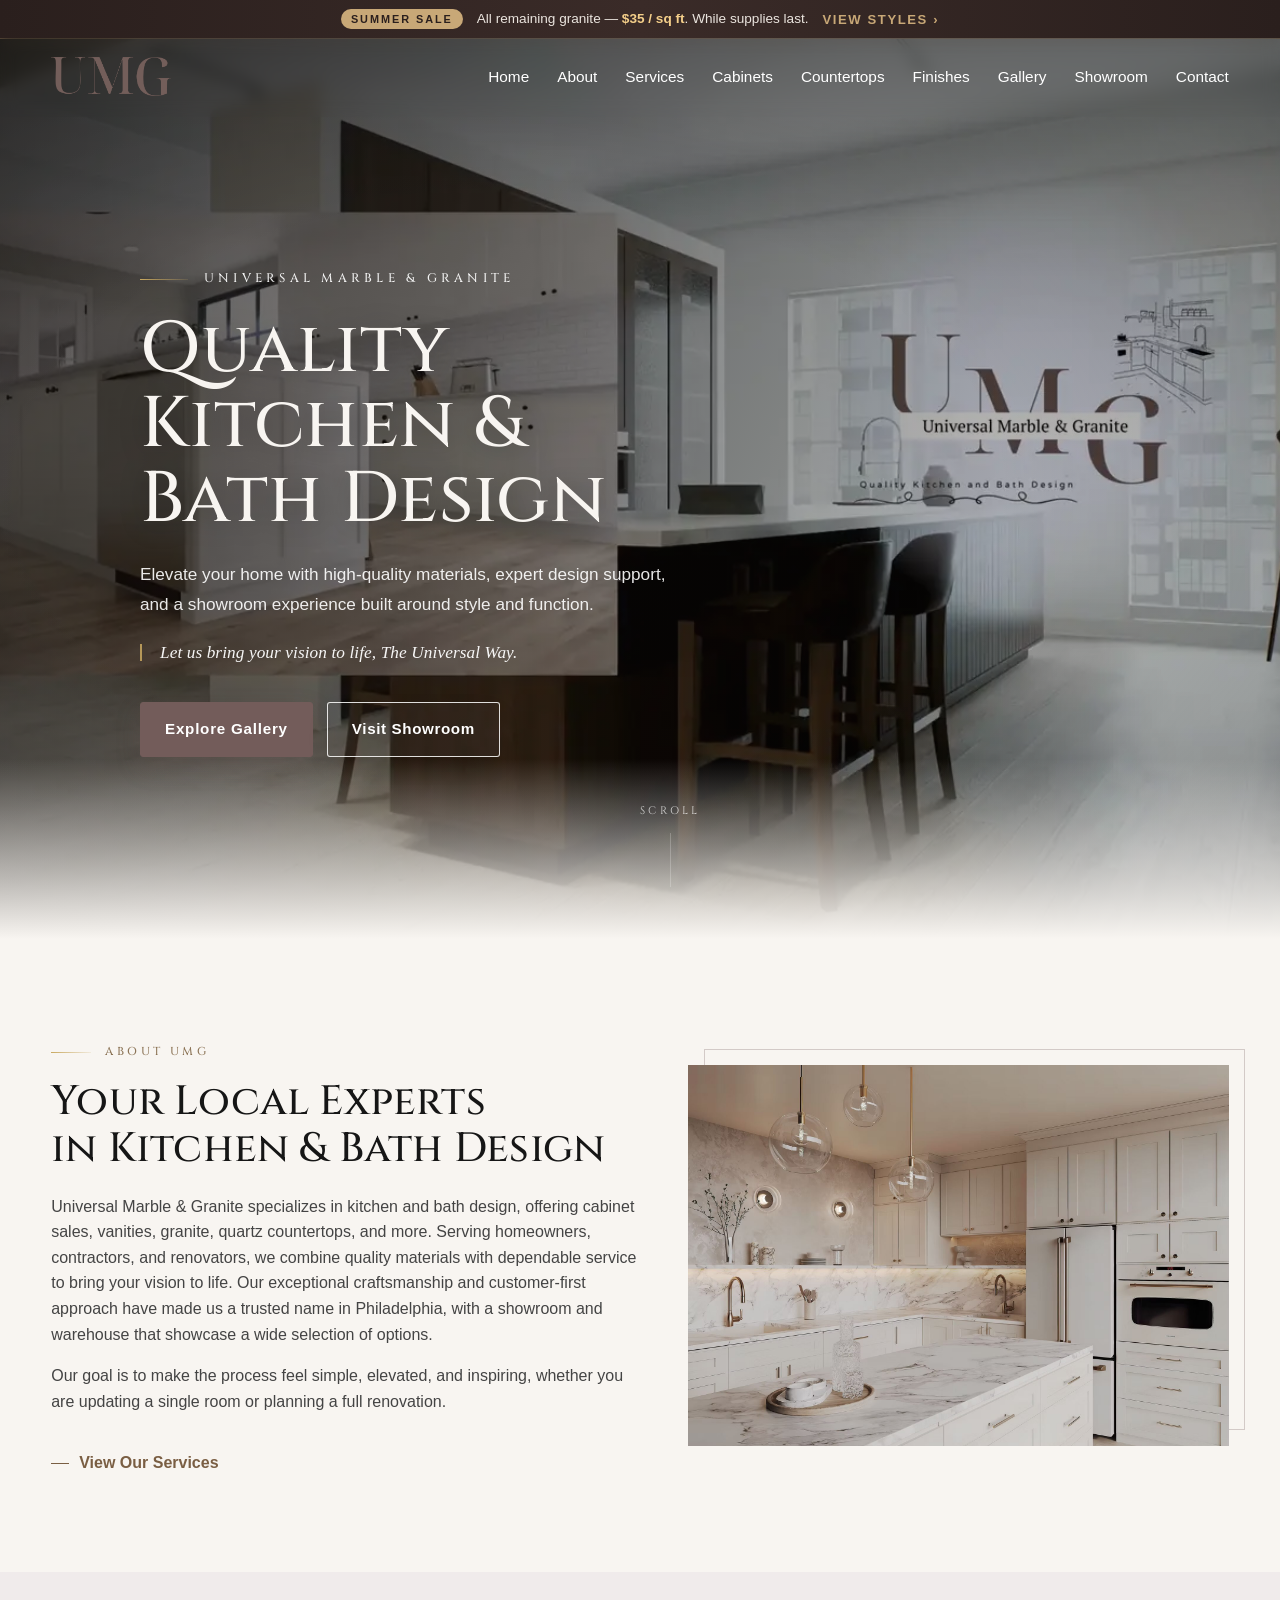
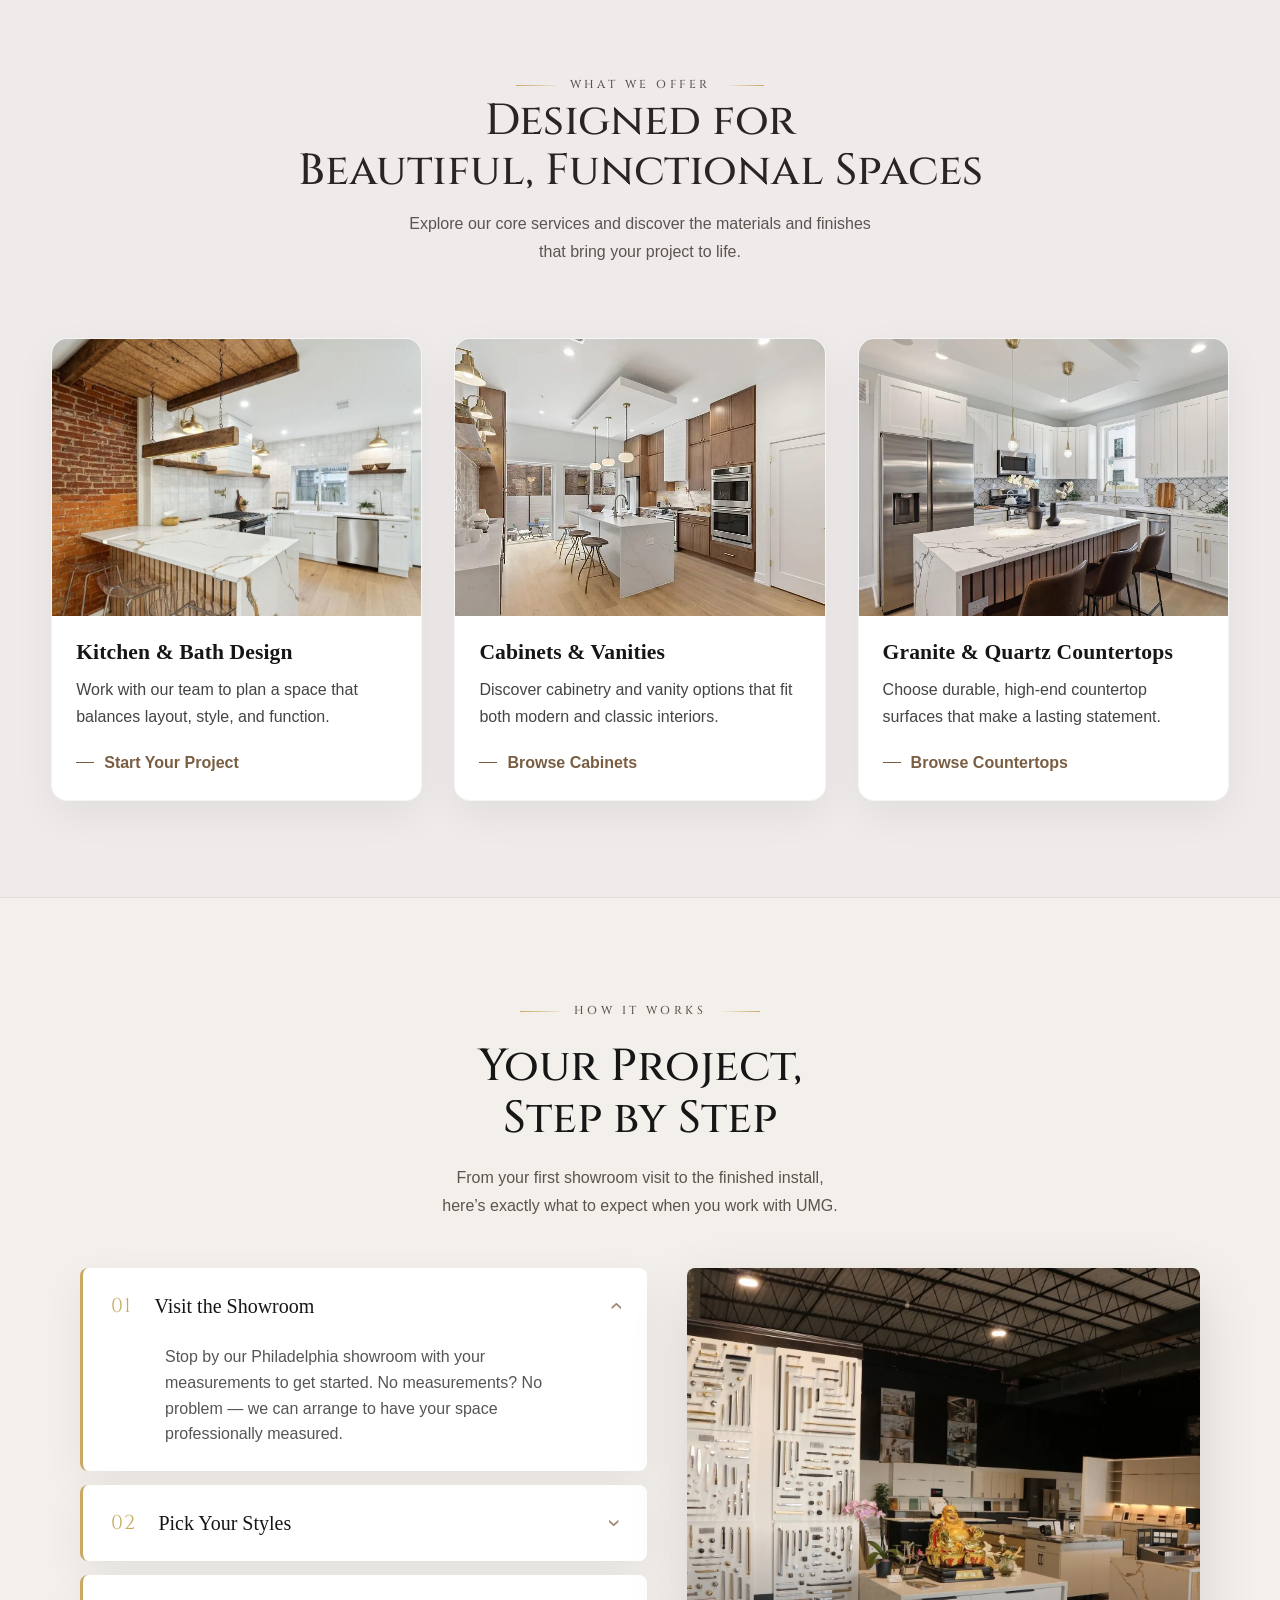
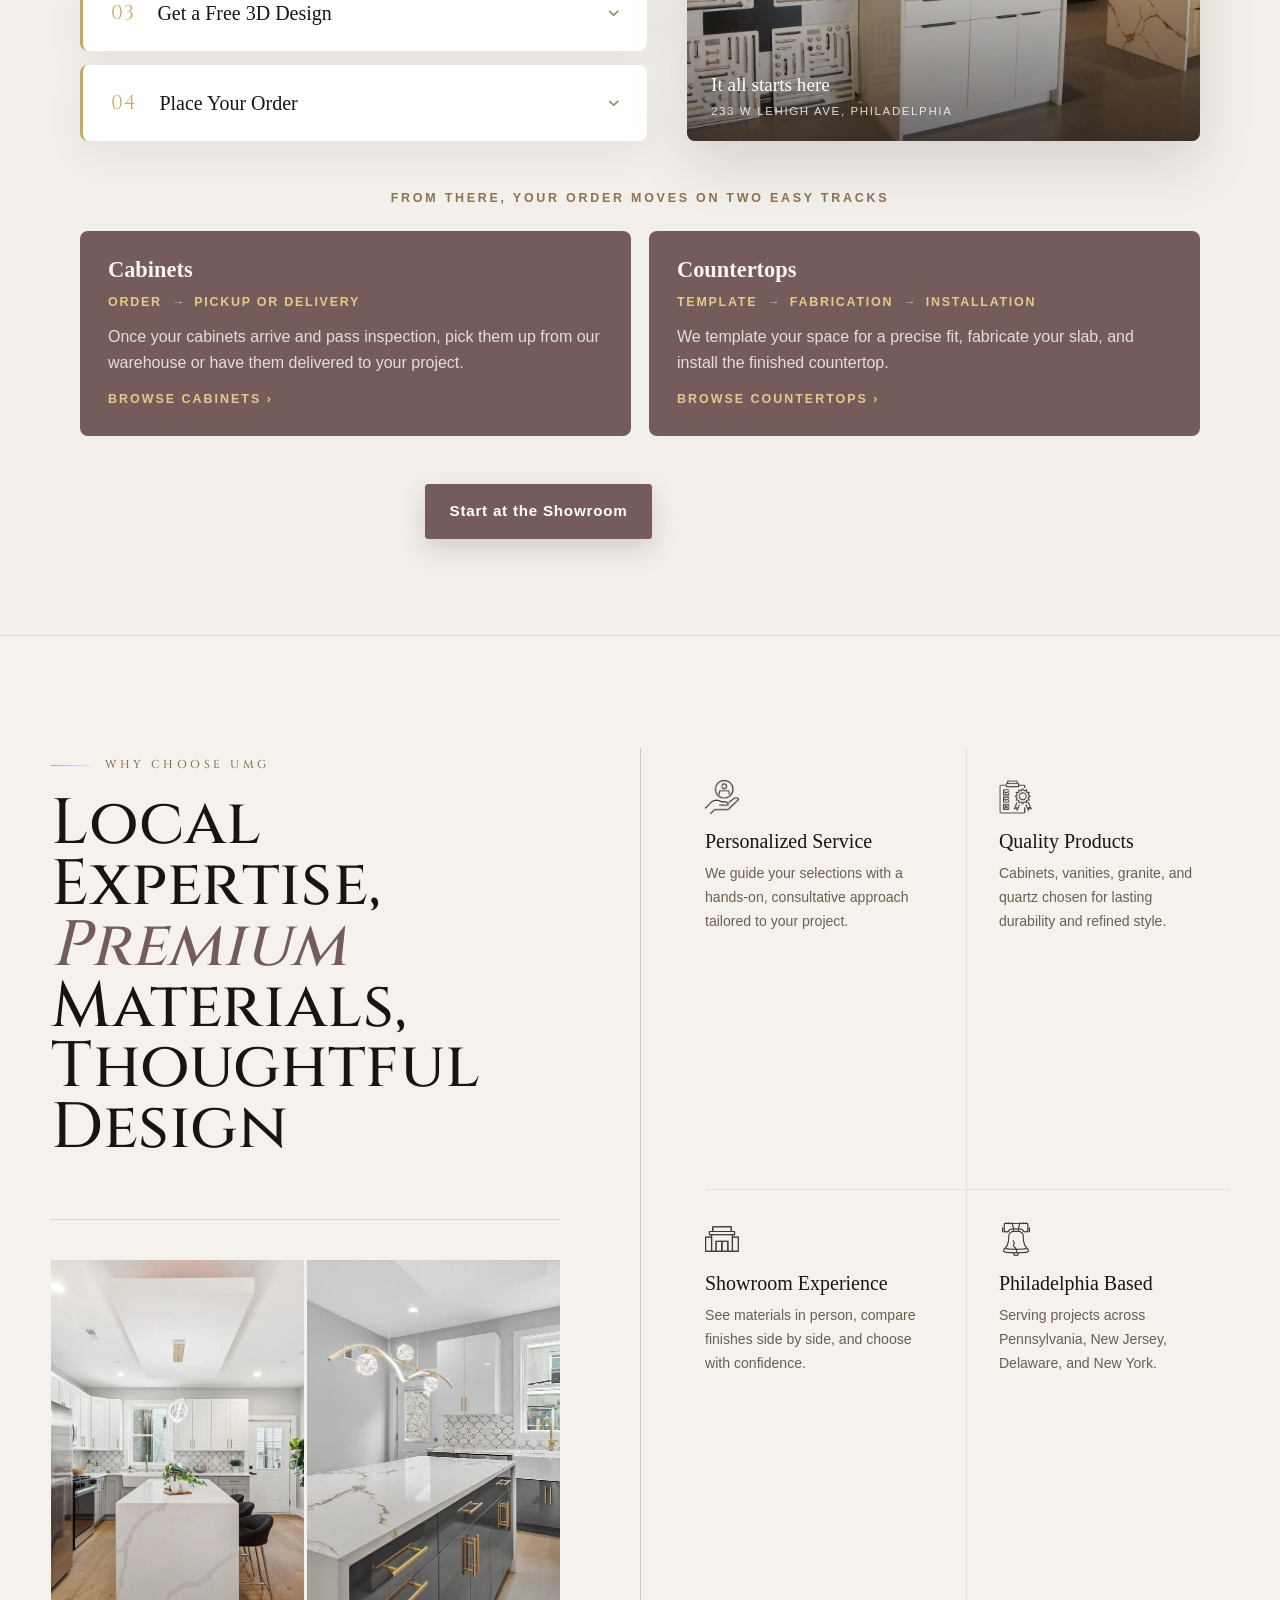
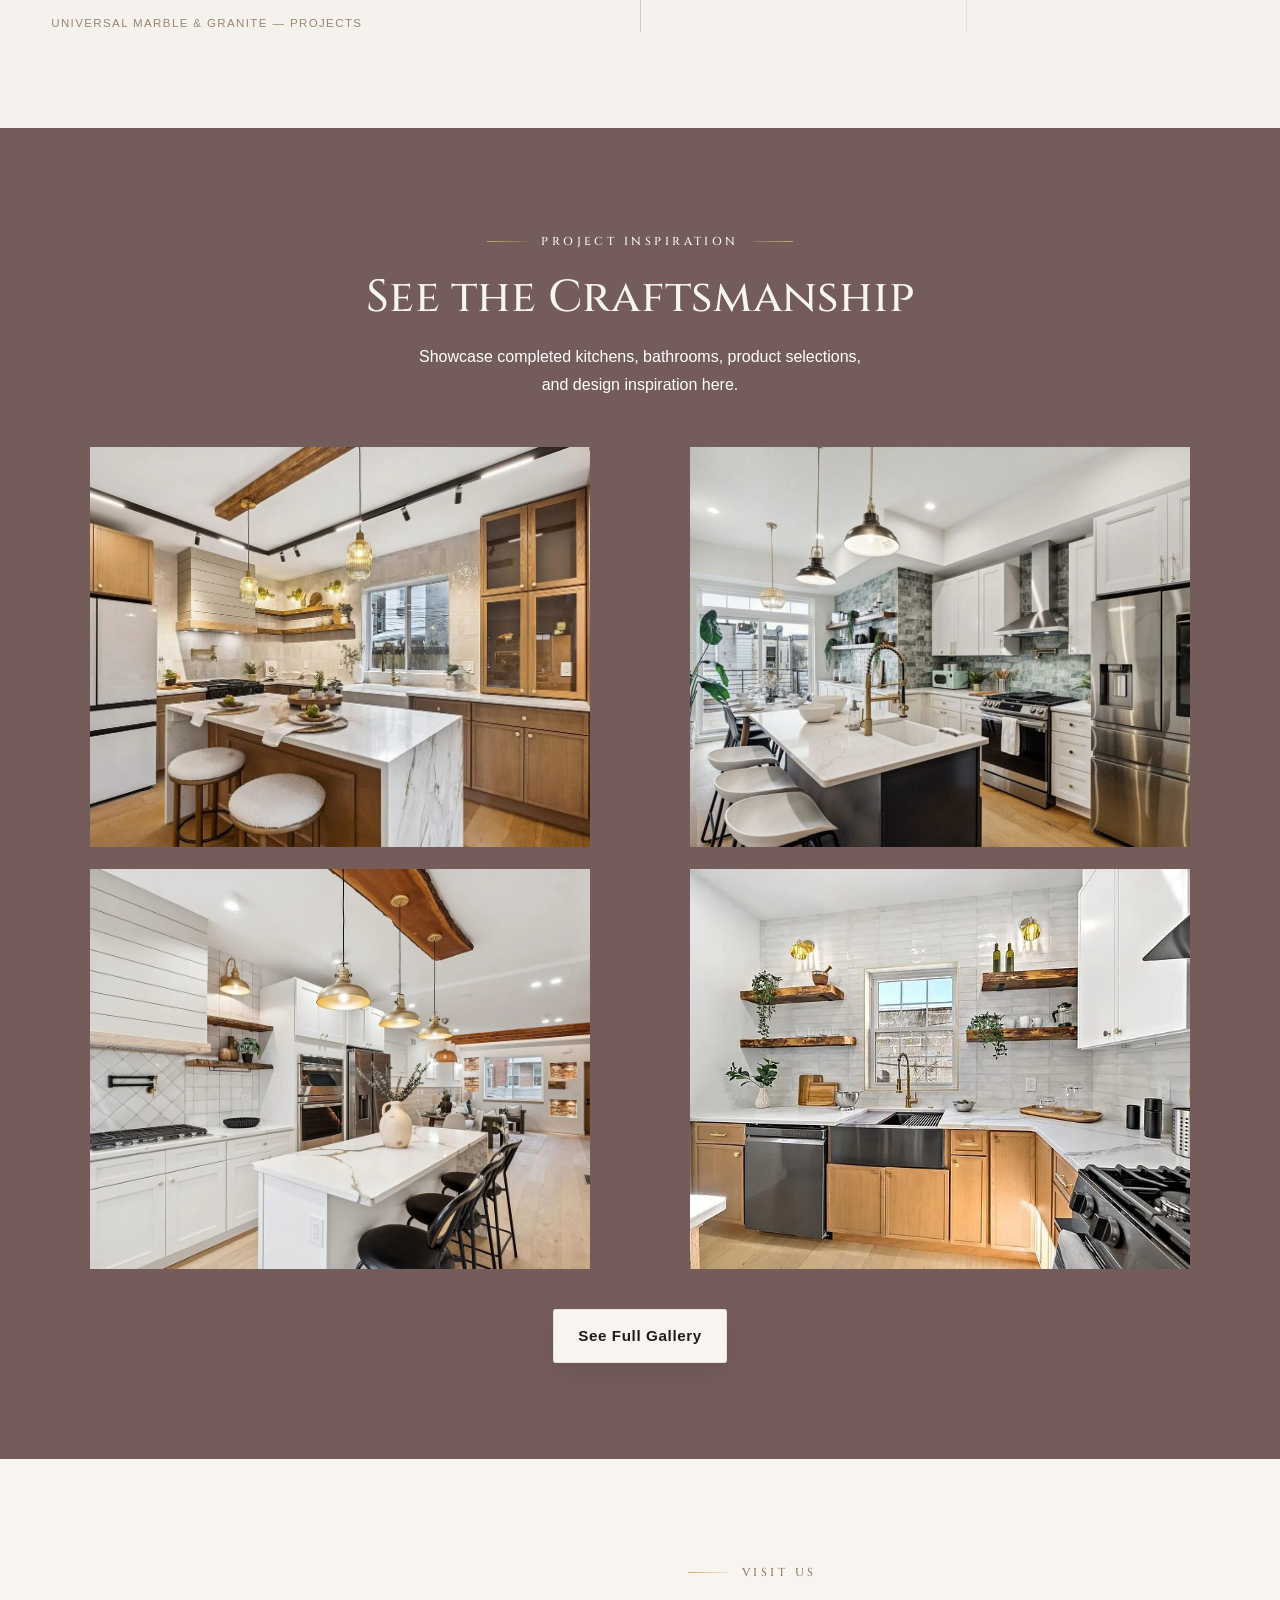
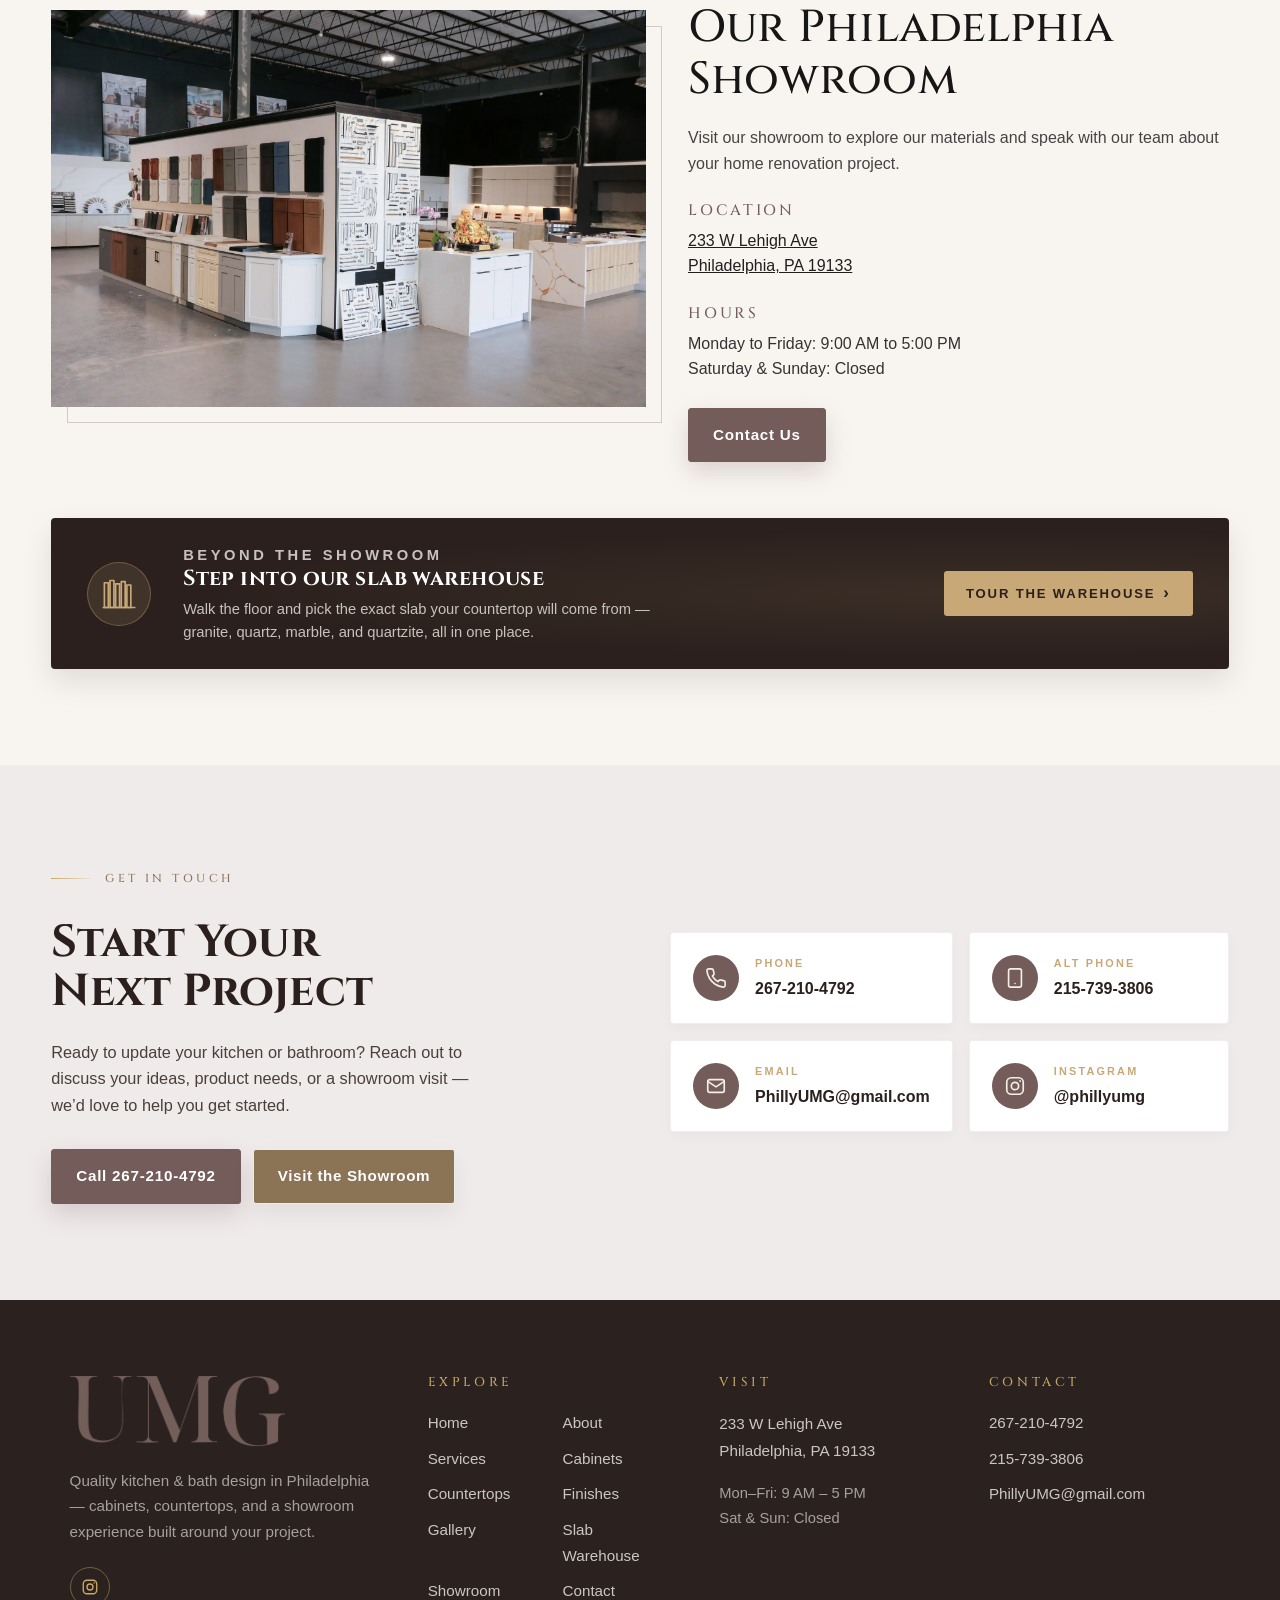
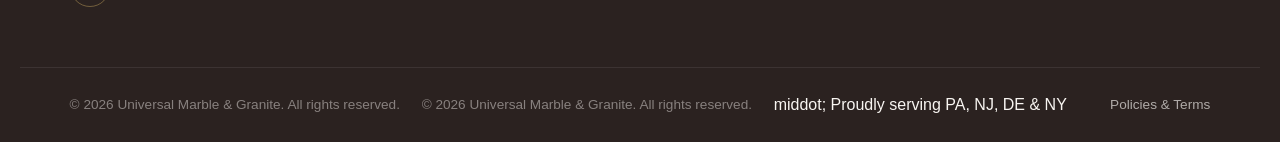
==== commit df7a7371: "Home Page Edit" ====
--- a/umg_pages_bundle/index.html
+++ b/umg_pages_bundle/index.html
@@ -95,7 +95,7 @@
   <a class="skip-link" href="#main">Skip to content</a>
 
     <!-- Summer sale announcement bar -->
-  <a class="promo-bar" href="/#granite-sale">
+  <a class="promo-bar" href="/countertops#granite-sale">
     <span class="promo-bar-inner">
       <span class="promo-bar-tag">Summer Sale</span>
       <span class="promo-bar-text">All remaining granite &mdash; <strong>$35 / sq&nbsp;ft</strong>. While supplies last.</span>
@@ -158,173 +158,6 @@
     <span class="hero-scroll-label">Scroll</span>
     <span class="hero-scroll-line" aria-hidden="true"></span>
   </a>
-</section>
-
-<!-- SUMMER SALE CAROUSEL (Granite + Vessel Sinks) -->
-<section class="sale-carousel" id="granite-sale" aria-roledescription="carousel" aria-label="Summer sale">
-  <div class="sale-carousel-viewport">
-    <div class="sale-carousel-track" id="saleTrack">
-
-      <!-- SLIDE 1: GRANITE SALE -->
-      <div class="sale-slide granite-sale is-active" role="group" aria-roledescription="slide" aria-label="1 of 2: Granite Sale" aria-labelledby="granite-sale-heading">
-        <div class="container granite-sale-inner">
-
-          <div class="granite-sale-content">
-            <p class="granite-sale-eyebrow">
-              <span class="granite-sale-rule" aria-hidden="true"></span>
-              Limited-Time Inventory Sale
-            </p>
-
-            <h2 id="granite-sale-heading" class="granite-sale-headline">
-              All remaining granite, <span class="granite-sale-price">$35<span class="granite-sale-price-unit">/sq ft</span></span>
-            </h2>
-
-            <p class="granite-sale-sub">
-              Hand-picked slabs at clearance pricing &mdash; 14 colors, fabricator-direct.
-              Once a slab is gone, it&rsquo;s gone. Visit the showroom to see them in person before they&rsquo;re sold.
-            </p>
-
-            <ul class="granite-sale-stats" aria-label="Sale at a glance">
-              <li><span class="stat-num">14</span><span class="stat-label">Colors available</span></li>
-              <li><span class="stat-num">36</span><span class="stat-label">Slabs in stock</span></li>
-              <li><span class="stat-num">$35</span><span class="stat-label">Per square foot</span></li>
-            </ul>
-
-            <p class="granite-sale-chips-title">Available styles &nbsp;<span class="granite-sale-hint">— hover to preview</span></p>
-            <ul class="granite-sale-chips" aria-label="Available granite colors">
-              <li class="swatch-chip" data-swatch="./images/granitesale/Granite4.jpg?v=20260703" tabindex="0">Steel Gray <span>&times;1</span></li>
-              <li class="swatch-chip" data-swatch="./images/granitesale/Granite6.jpg?v=20260703" tabindex="0">Steel Gray Polished Leather <span>&times;3</span></li>
-              <li class="swatch-chip" data-swatch="./images/granitesale/Granite7.jpg?v=20260703" tabindex="0">Black Pearl Polished Leather <span>&times;2</span></li>
-              <li class="swatch-chip" data-swatch="./images/granitesale/Granite13.jpg?v=20260703" tabindex="0">Grey Mist Dual <span>&times;2</span></li>
-              <li class="swatch-chip" data-swatch="./images/granitesale/Granite14.jpg?v=20260703" tabindex="0">Gris Mandariz <span>&times;1</span></li>
-              <li class="swatch-chip" data-swatch="./images/granitesale/Granite5.jpg?v=20260703" tabindex="0">Luna Pearl <span>&times;5</span></li>
-              <li class="swatch-chip" data-swatch="./images/granitesale/corallight.jpg?v=20260703" tabindex="0">Coral Light <span>&times;1</span></li>
-              <li class="swatch-chip" data-swatch="./images/granitesale/whiteornamental.jpg?v=20260703" tabindex="0">White Ornamental <span>&times;1</span></li>
-              <li class="swatch-chip" data-swatch="./images/granitesale/glacierwhite.jpg?v=20260703" tabindex="0">Glacier White <span>&times;2</span></li>
-              <li class="swatch-chip" data-swatch="./images/granitesale/Granite9.jpg?v=20260703" tabindex="0">White River <span>&times;4</span></li>
-              <li class="swatch-chip" data-swatch="./images/granitesale/Granite10.jpg?v=20260703" tabindex="0">Acqua Lux <span>&times;1</span></li>
-              <li class="swatch-chip" data-swatch="./images/granitesale/Granite15.jpg?v=20260703" tabindex="0">Violetta Black <span>&times;3</span></li>
-              <li class="swatch-chip" data-swatch="./images/granitesale/Granite1.jpg?v=20260703" tabindex="0">Ubatuba <span>&times;5</span></li>
-              <li class="swatch-chip" data-swatch="./images/granitesale/amarelo.jpg?v=20260703" tabindex="0">Amarelo Vitoria <span>&times;5</span></li>
-            </ul>
-
-            <!-- Floating swatch preview (rendered next to chip on hover/focus) -->
-            <div class="swatch-preview" id="swatchPreview" aria-hidden="true">
-              <img src="" alt="" id="swatchPreviewImg">
-              <span class="swatch-preview-label" id="swatchPreviewLabel"></span>
-            </div>
-
-            <div class="granite-sale-cta">
-              <a href="tel:+12672104792" class="btn btn-primary">Call 267-210-4792</a>
-              <a href="#showroom" class="btn btn-secondary">Visit Our Showroom</a>
-            </div>
-
-            <p class="granite-sale-fineprint">
-              Pricing applies to remaining inventory only. See showroom for material details and lead times.
-            </p>
-          </div>
-
-          <aside class="granite-sale-visual" aria-hidden="true">
-            <div class="granite-sale-visual-frame">
-              <img src="./images/gallery/new16.JPG?v=20260703" width="1800" height="2400" alt="" loading="lazy" decoding="async">
-              <div class="granite-sale-badge">
-                <span class="granite-sale-badge-price">$35</span>
-                <span class="granite-sale-badge-unit">per sq&nbsp;ft</span>
-                <span class="granite-sale-badge-tag">Summer Sale</span>
-              </div>
-            </div>
-          </aside>
-
-        </div>
-      </div>
-
-      <!-- SLIDE 2: VESSEL SINK SALE -->
-      <div class="sale-slide granite-sale vessel-slide" role="group" aria-roledescription="slide" aria-label="2 of 2: Vessel Sink Sale" aria-labelledby="vessel-sale-heading">
-        <div class="container granite-sale-inner">
-
-          <div class="granite-sale-content">
-            <p class="granite-sale-eyebrow">
-              <span class="granite-sale-rule" aria-hidden="true"></span>
-              Also on Sale This Summer
-            </p>
-
-            <h2 id="vessel-sale-heading" class="granite-sale-headline">
-              Hand-painted <span class="granite-sale-price">Vessel Sinks</span>
-            </h2>
-
-            <p class="granite-sale-sub">
-              Statement bowls for powder rooms, vanities, and any bath that deserves a centerpiece.
-              Glass, ceramic, and artisan-finish styles &mdash; now on display in our Philadelphia showroom.
-            </p>
-
-            <ul class="granite-sale-stats" aria-label="Collection at a glance">
-              <li><span class="stat-num">4</span><span class="stat-label">Style families</span></li>
-              <li><span class="stat-num">16+</span><span class="stat-label">Designs to choose</span></li>
-              <li><span class="stat-num">Now</span><span class="stat-label">On display</span></li>
-            </ul>
-
-            <p class="granite-sale-chips-title">Available collections &nbsp;<span class="granite-sale-hint">— click to preview</span></p>
-            <ul class="vessel-thumb-row" aria-label="Vessel sink collections">
-              <li>
-                <button type="button" class="vessel-thumb-btn" data-feature="./images/vss/vesselsink1.jpg?v=20260703" aria-label="Show Painted Ceramic">
-                  <img src="./images/vss/vesselsink1.jpg?v=20260703" alt="Hand-painted ceramic vessel sinks with folk-art motifs" loading="lazy" decoding="async">
-                  <span class="vessel-thumb-label">Painted Ceramic</span>
-                </button>
-              </li>
-              <li>
-                <button type="button" class="vessel-thumb-btn" data-feature="./images/vss/vesselsink2.jpg?v=20260703" aria-label="Show Artisan Earth">
-                  <img src="./images/vss/vesselsink2.jpg?v=20260703" alt="Earth-tone artisan ceramic vessel sinks with calligraphy detail" loading="lazy" decoding="async">
-                  <span class="vessel-thumb-label">Artisan Earth</span>
-                </button>
-              </li>
-              <li>
-                <button type="button" class="vessel-thumb-btn is-active" data-feature="./images/vss/vesselsink3.jpg?v=20260703" aria-label="Show Jewel Glass">
-                  <img src="./images/vss/vesselsink3.jpg?v=20260703" alt="Glass vessel sinks in jewel tones" loading="lazy" decoding="async">
-                  <span class="vessel-thumb-label">Jewel Glass</span>
-                </button>
-              </li>
-              <li>
-                <button type="button" class="vessel-thumb-btn" data-feature="./images/vss/vesselsink4.jpg?v=20260703" aria-label="Show Mixed Studio">
-                  <img src="./images/vss/vesselsink4.jpg?v=20260703" alt="Glass and ceramic vessel sink mix in mixed colors" loading="lazy" decoding="async">
-                  <span class="vessel-thumb-label">Mixed Studio</span>
-                </button>
-              </li>
-            </ul>
-
-            <div class="granite-sale-cta">
-              <a href="#showroom" class="btn btn-primary">Visit Our Showroom</a>
-              <a href="tel:+12672104792" class="btn btn-secondary">Call for Pricing</a>
-            </div>
-
-            <p class="granite-sale-fineprint">
-              Pricing varies by style and finish. Visit or call for current selection and pricing.
-            </p>
-          </div>
-
-          <aside class="granite-sale-visual" aria-hidden="true">
-            <div class="granite-sale-visual-frame vessel-feature-frame">
-              <img src="./images/vss/vesselsink3.jpg?v=20260703" width="1200" height="800" alt="" id="vesselFeatureImg" loading="lazy" decoding="async">
-              <div class="granite-sale-badge vessel-badge">
-                <span class="granite-sale-badge-tag vessel-badge-tag">Just In</span>
-              </div>
-            </div>
-          </aside>
-
-        </div>
-      </div>
-
-    </div>
-  </div>
-
-  <!-- CONTROLS -->
-  <div class="sale-carousel-controls" aria-label="Carousel controls">
-    <button class="sale-nav sale-prev" type="button" aria-label="Previous offer">&#10094;</button>
-    <div class="sale-dots" role="tablist">
-      <button class="sale-dot is-active" type="button" data-slide="0" aria-label="Show granite sale" aria-selected="true"></button>
-      <button class="sale-dot" type="button" data-slide="1" aria-label="Show vessel sink sale" aria-selected="false"></button>
-    </div>
-    <button class="sale-nav sale-next" type="button" aria-label="Next offer">&#10095;</button>
-  </div>
 </section>
 
     <!-- ABOUT -->
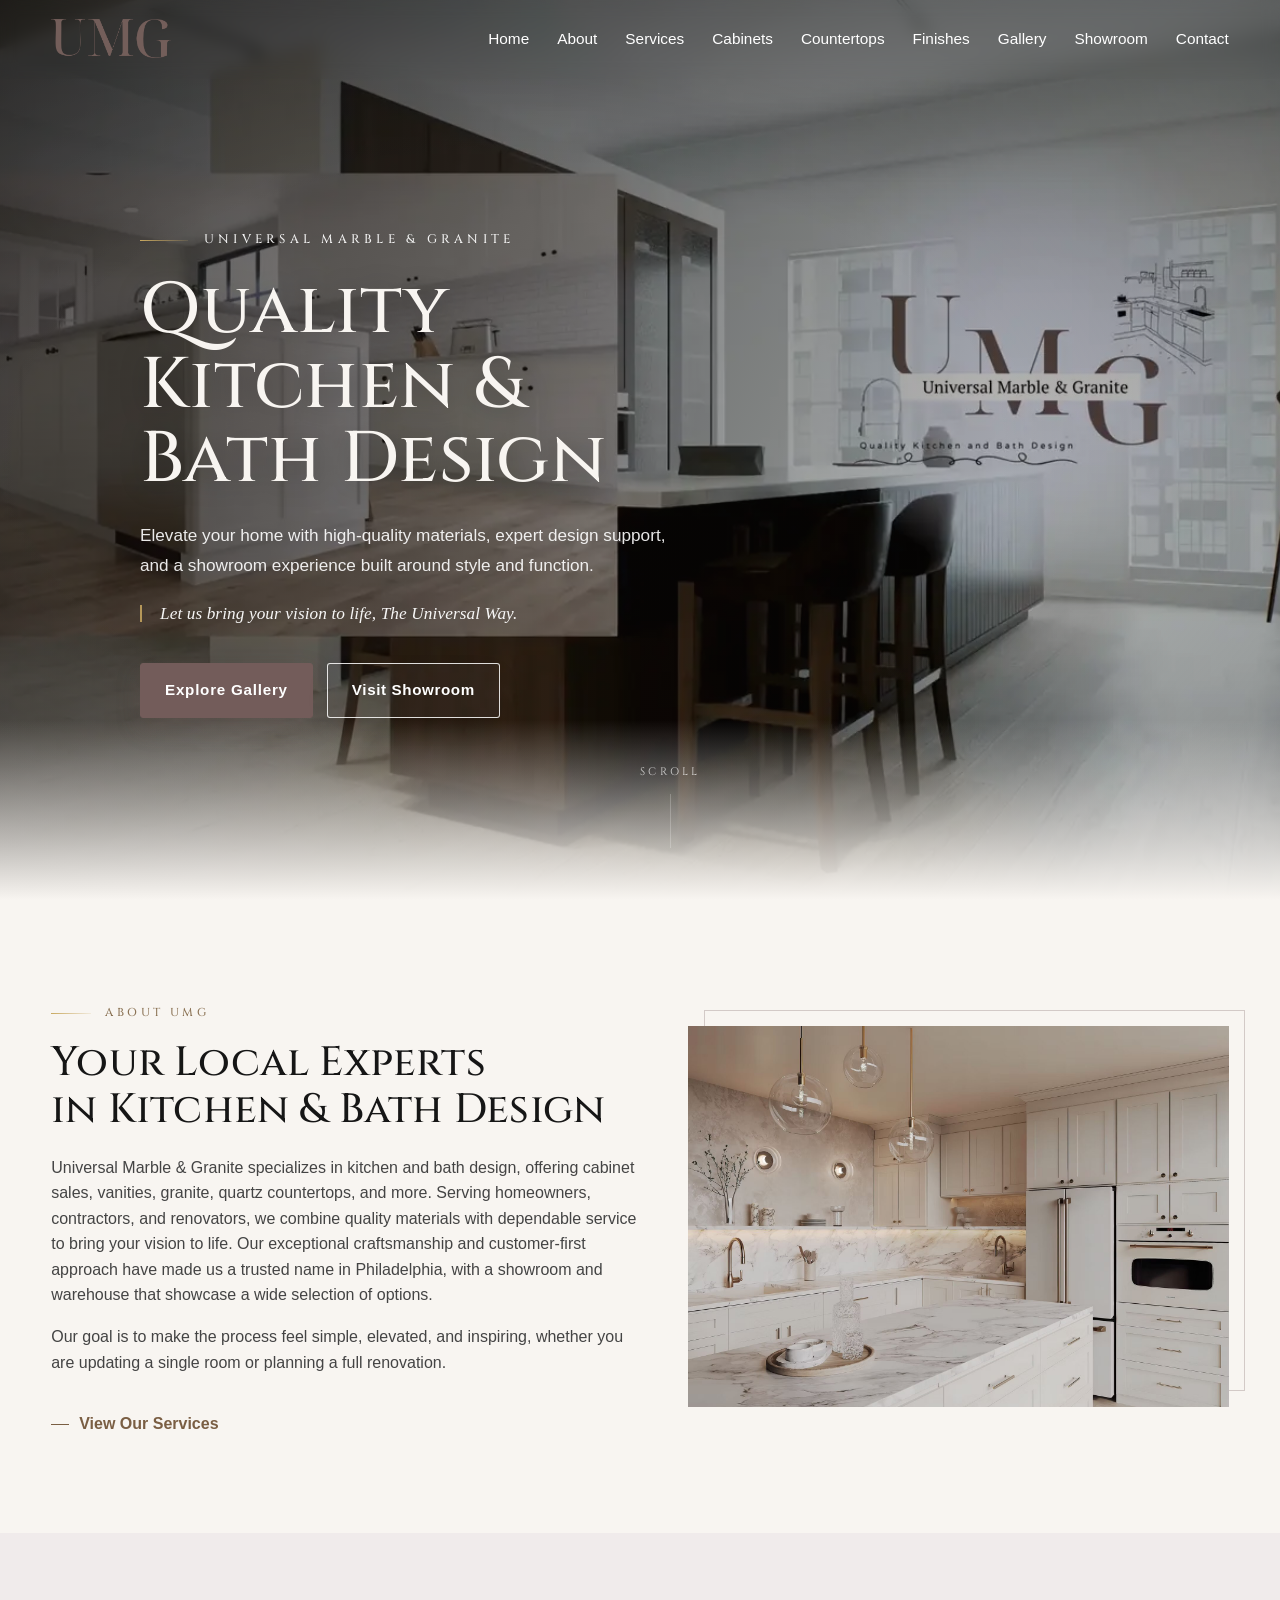
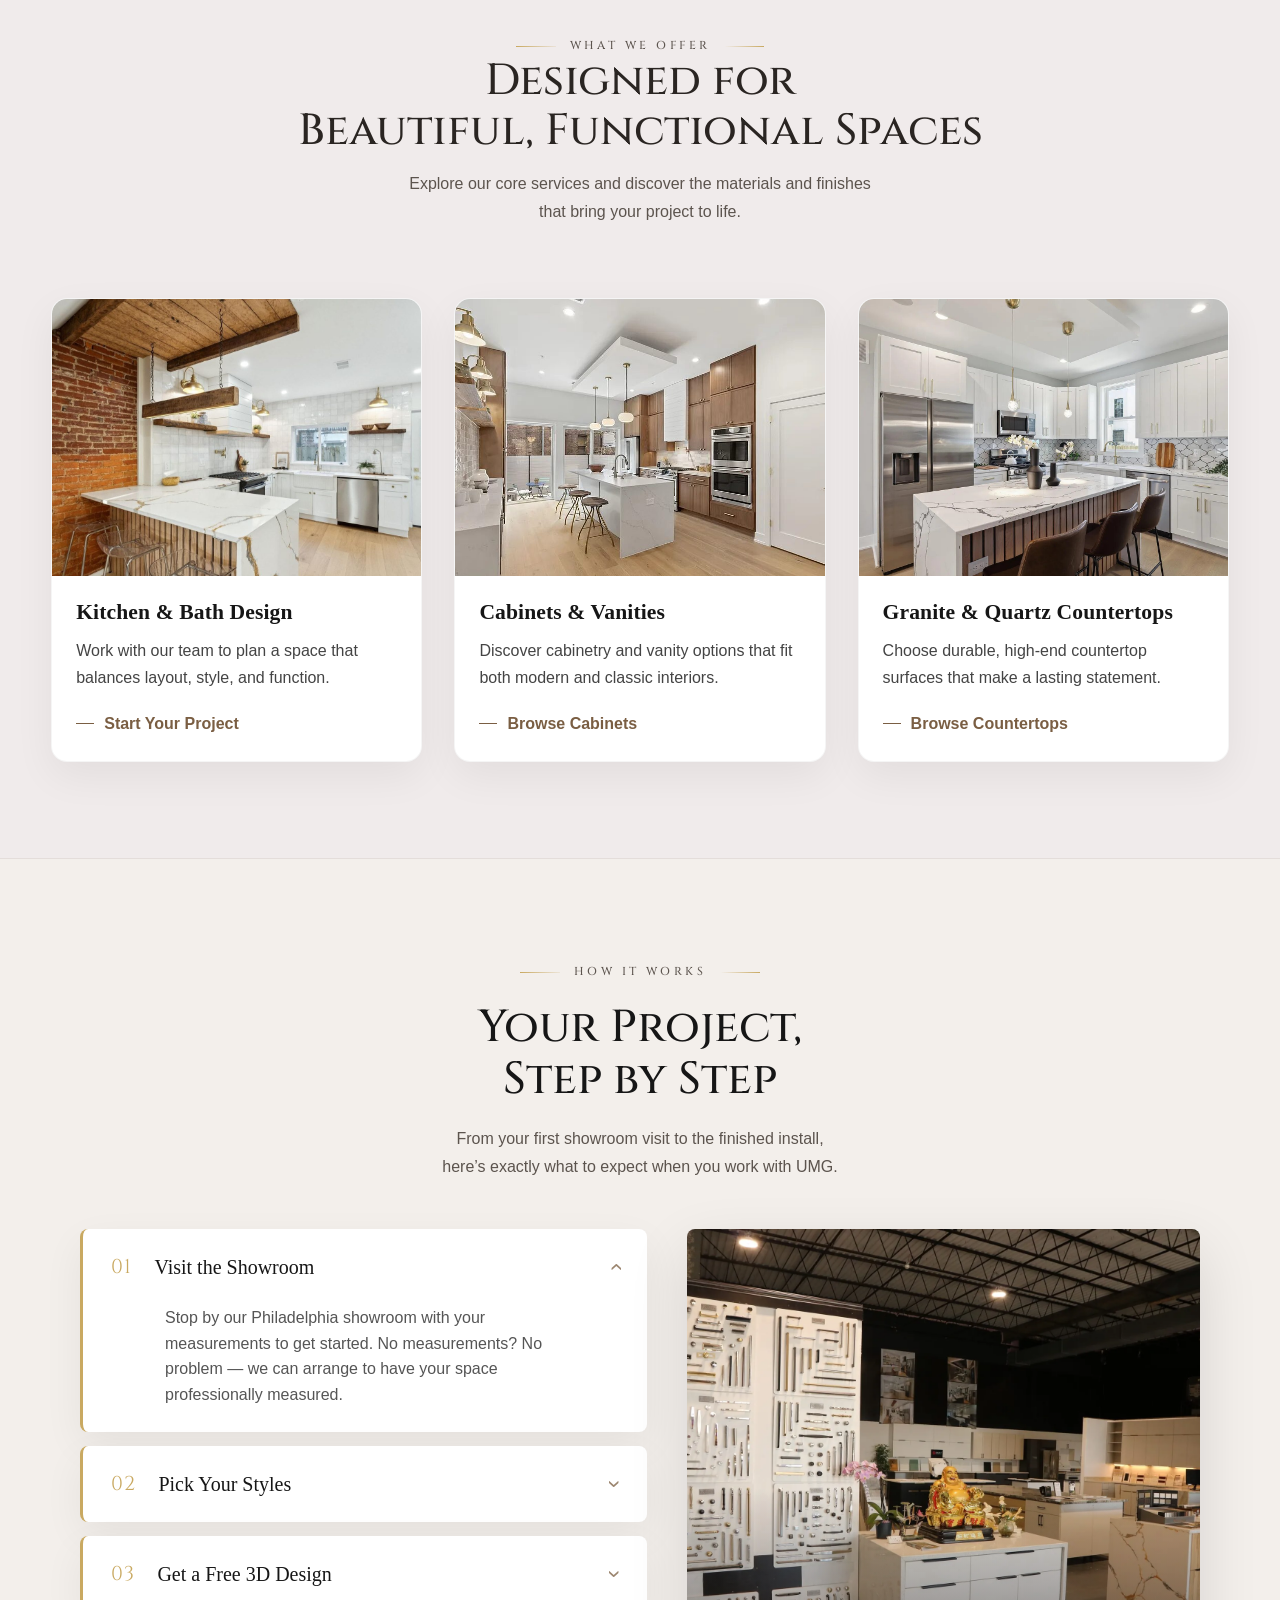
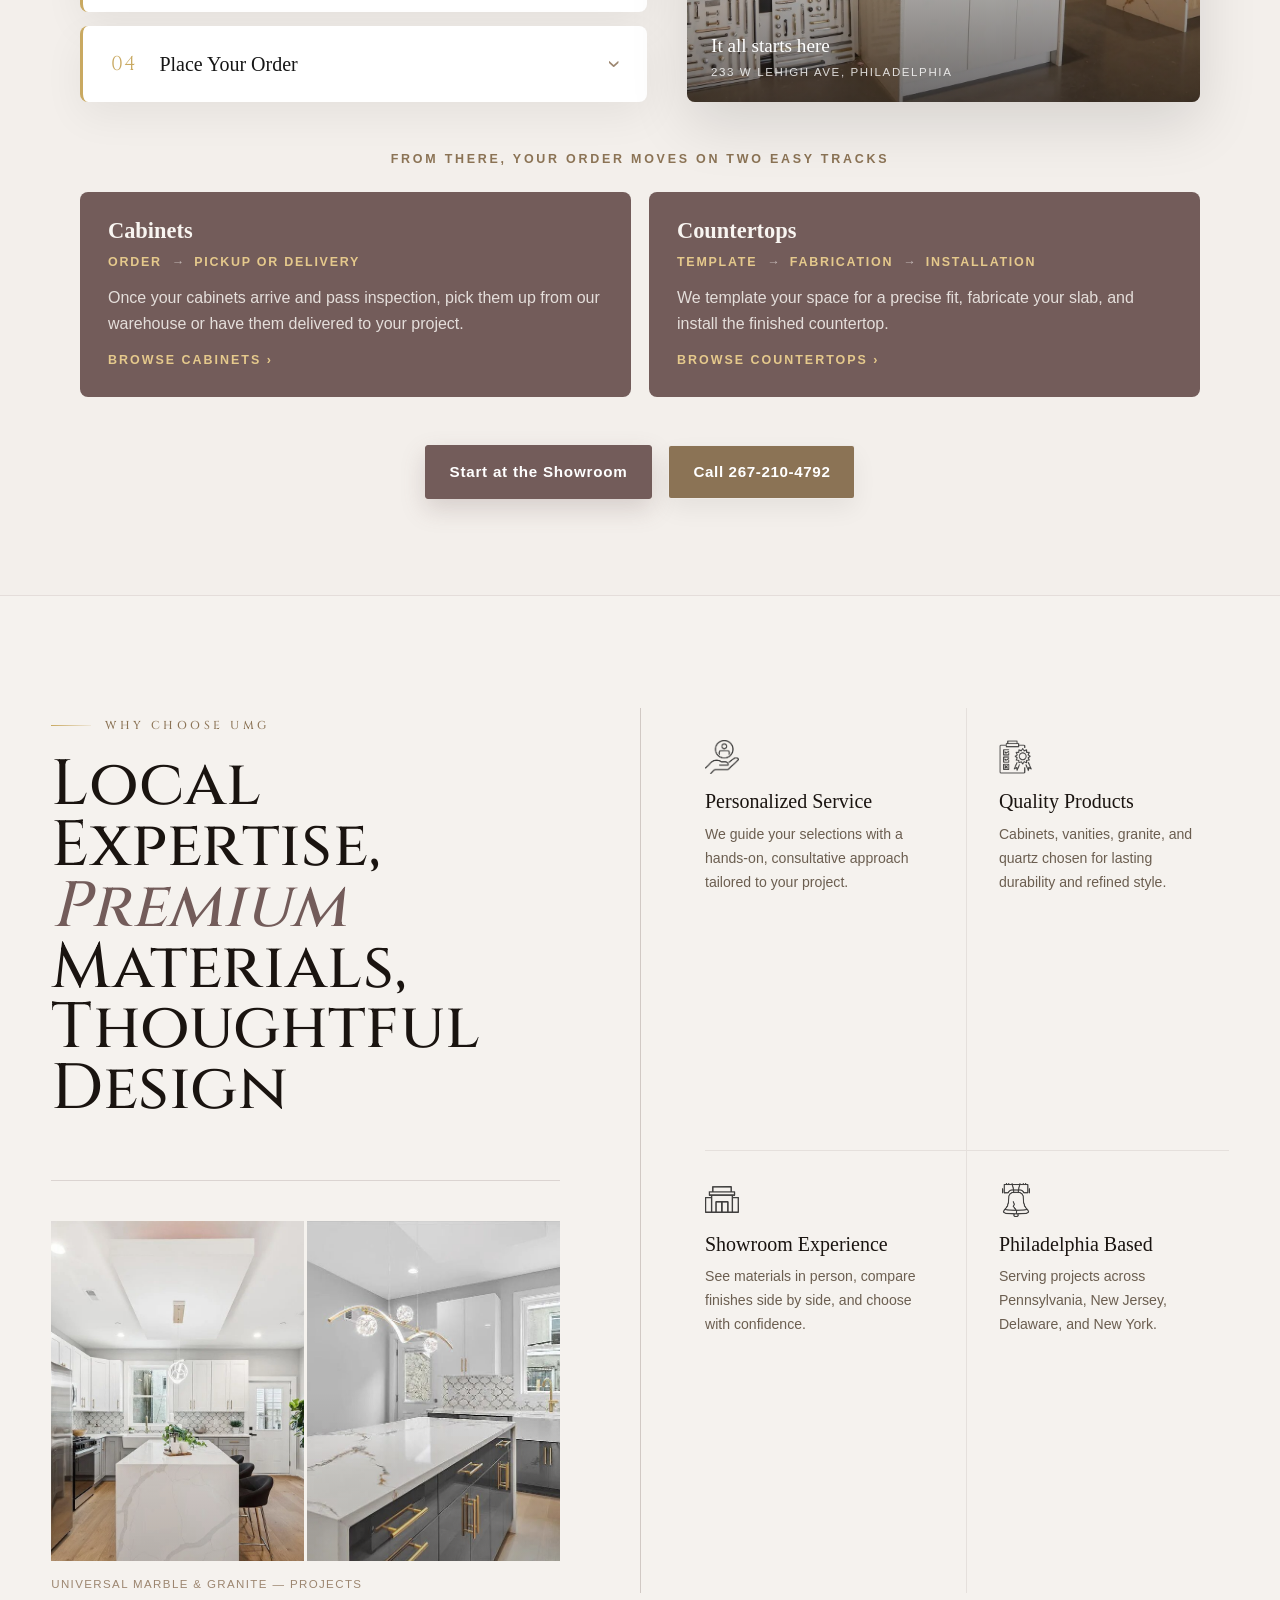
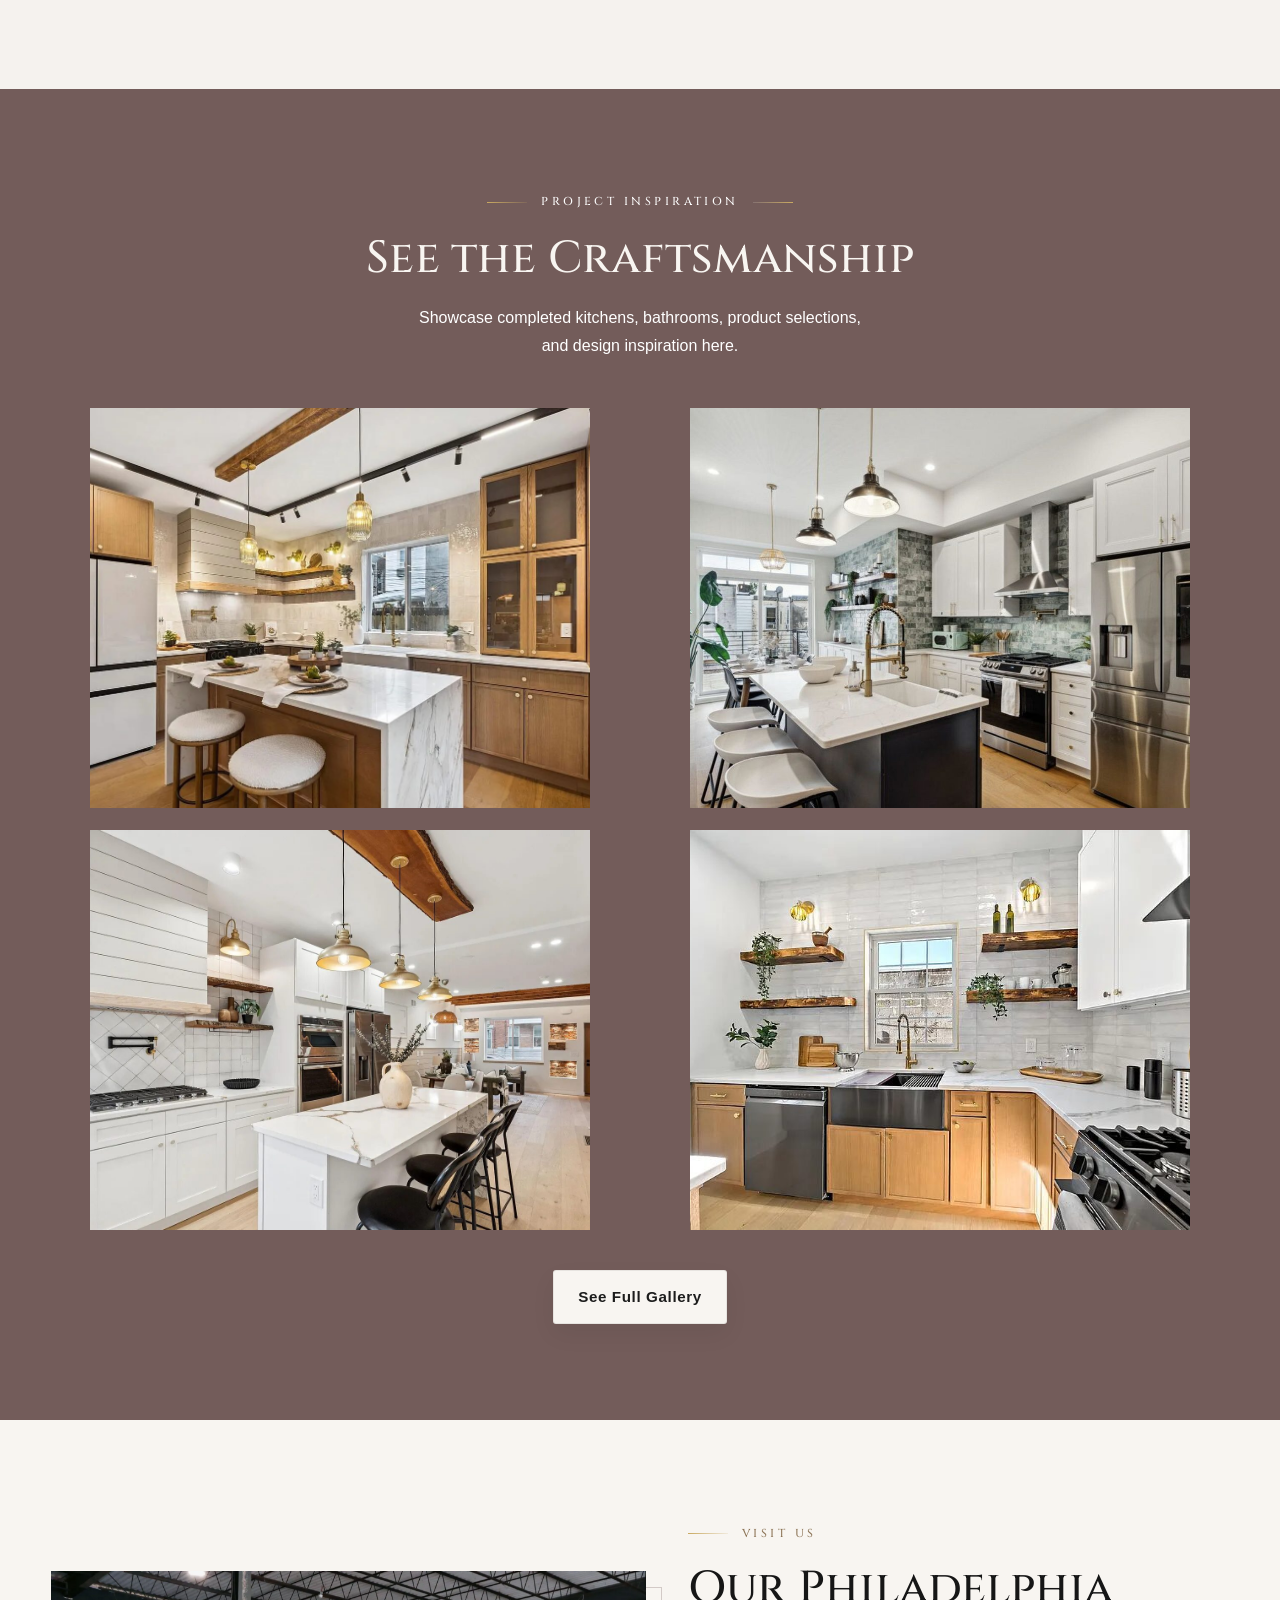
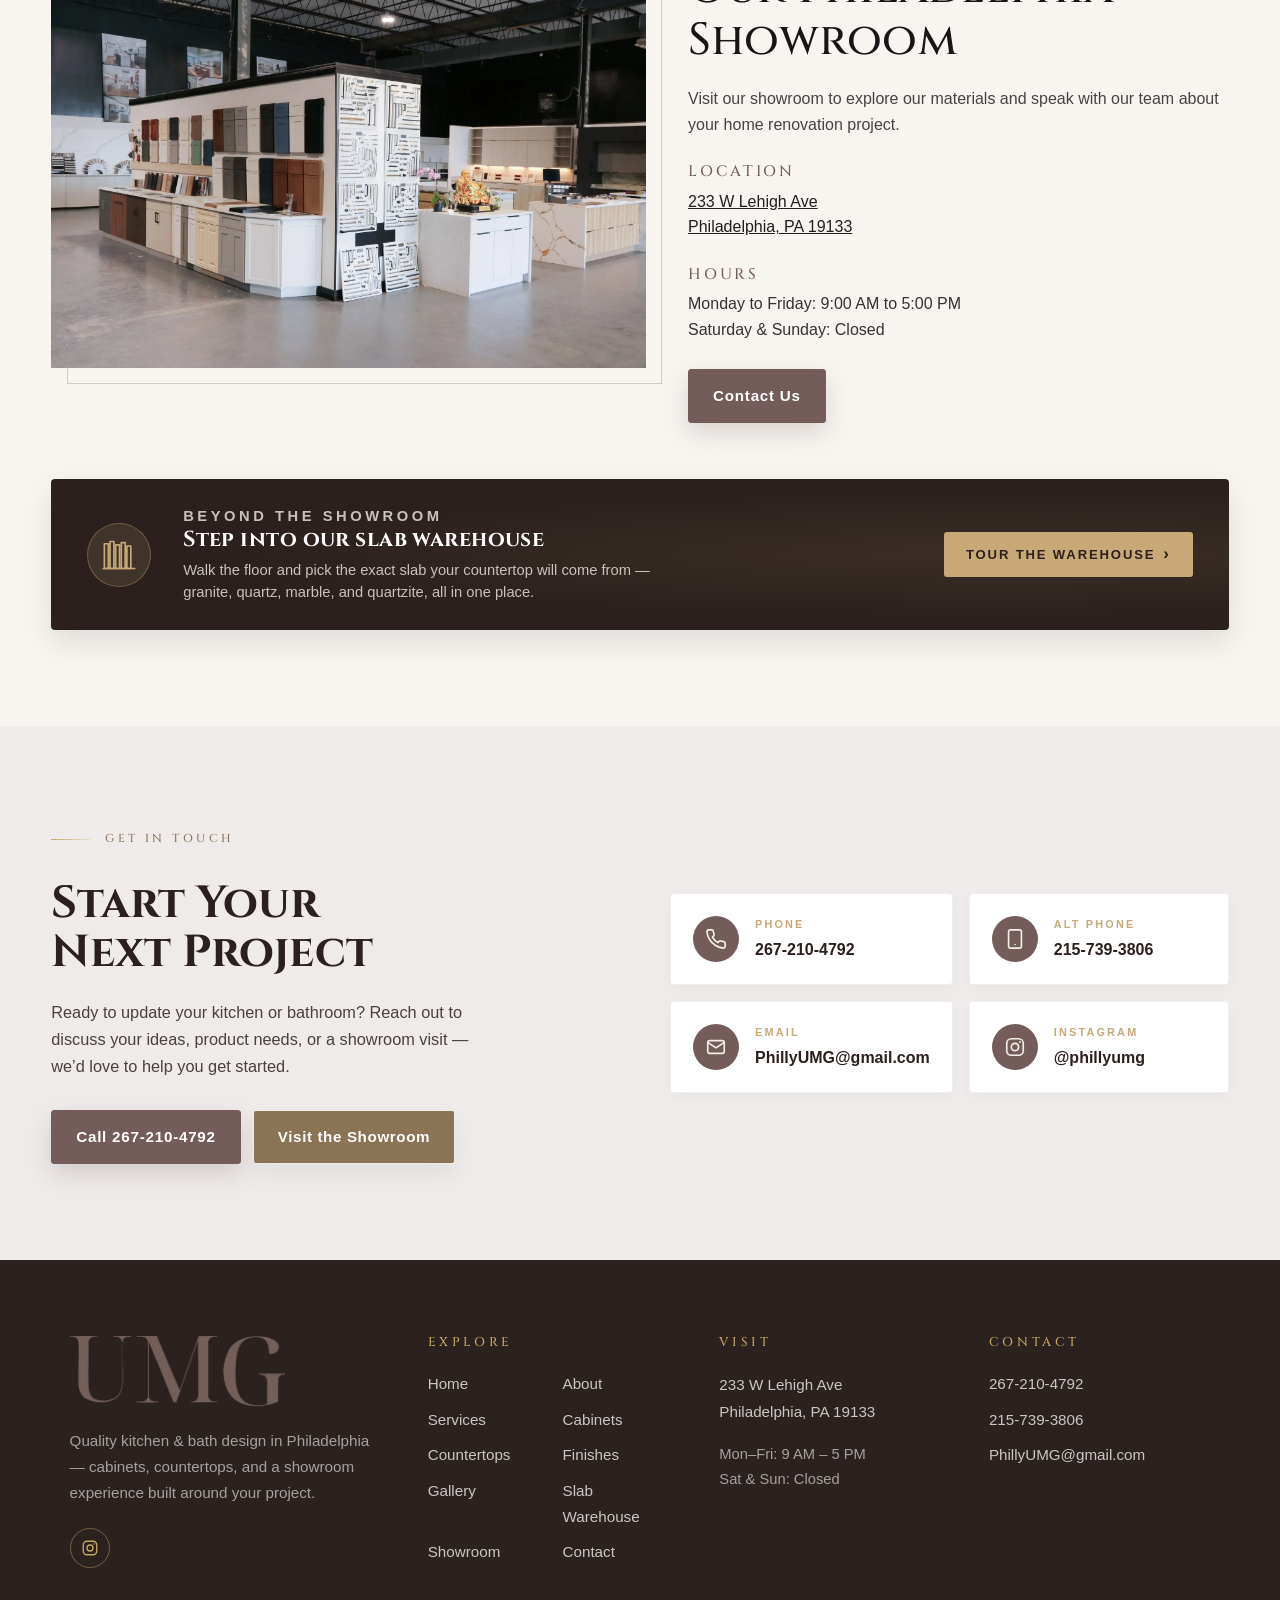
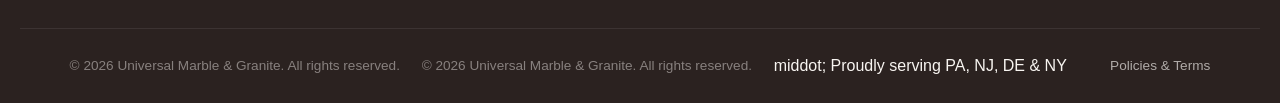
==== commit 35e006db: "Remove Header" ====
--- a/umg_pages_bundle/index.html
+++ b/umg_pages_bundle/index.html
@@ -17,7 +17,7 @@
     <link rel="preconnect" href="https://fonts.googleapis.com">
 <link rel="preconnect" href="https://fonts.gstatic.com" crossorigin>
 <link href="https://fonts.googleapis.com/css2?family=Cinzel:wght@400..900&display=swap" rel="stylesheet">
-  <link rel="stylesheet" href="./styles/style.css?v=20260715" />
+  <link rel="stylesheet" href="./styles/style.css?v=20260915" />
 
   <link rel="icon" href="./images/umglogowhite.png?v=20260703" type="image/png" />
 
@@ -94,14 +94,6 @@
 <body>
   <a class="skip-link" href="#main">Skip to content</a>
 
-    <!-- Summer sale announcement bar -->
-  <a class="promo-bar" href="/countertops#granite-sale">
-    <span class="promo-bar-inner">
-      <span class="promo-bar-tag">Summer Sale</span>
-      <span class="promo-bar-text">All remaining granite &mdash; <strong>$35 / sq&nbsp;ft</strong>. While supplies last.</span>
-      <span class="promo-bar-cta">View styles &rsaquo;</span>
-    </span>
-  </a>
   <header class="site-header">
     <div class="container header-inner">
       <a href="#" class="logo"><img src="./images/umglogowhite.png?v=20260703" alt="UMG Logo" /></a>
--- a/umg_pages_bundle/styles/style.css
+++ b/umg_pages_bundle/styles/style.css
@@ -4241,6 +4241,7 @@
 }
 
 /* === SUMMER SALE PROMO BAR (sitewide, top of every page) === */
+/* --- Promo / announcement bar (styles retained, markup removed sitewide) --- */
 .promo-bar {
   display: block;
   text-decoration: none;
@@ -4289,25 +4290,20 @@
 }
 .promo-bar:hover .promo-bar-cta { color: #f4cf8a; }
 
-/* Fixed header on index sits at top:0 — push it below the bar (~38px tall on desktop).
-   Once user scrolls past the bar, .promo-hidden snaps the header back to top:0. */
+/* Promo bar is not currently in the markup, so the fixed header sits flush at the top.
+   If the bar is ever re-added, restore the top offsets (38px / 44px / 52px) here. */
 .site-header:not(.static-header) {
-  top: 38px;
+  top: 0;
   transition: top 0.25s ease;
 }
-body.promo-hidden .site-header:not(.static-header) { top: 0; }
 
 @media (max-width: 700px) {
   .promo-bar-inner { padding: 8px 14px; font-size: 0.78rem; gap: 10px; }
   .promo-bar-cta { display: none; }
-  .site-header:not(.static-header) { top: 44px; }
-  body.promo-hidden .site-header:not(.static-header) { top: 0; }
 }
 @media (max-width: 460px) {
   .promo-bar-text { font-size: 0.74rem; }
   .promo-bar-tag { font-size: 0.62rem; padding: 2px 8px; letter-spacing: 0.14em; }
-  .site-header:not(.static-header) { top: 52px; }
-  body.promo-hidden .site-header:not(.static-header) { top: 0; }
 }
 
 /* === CABINETS PAGE — DURABILITY PROMISE STRIP === */
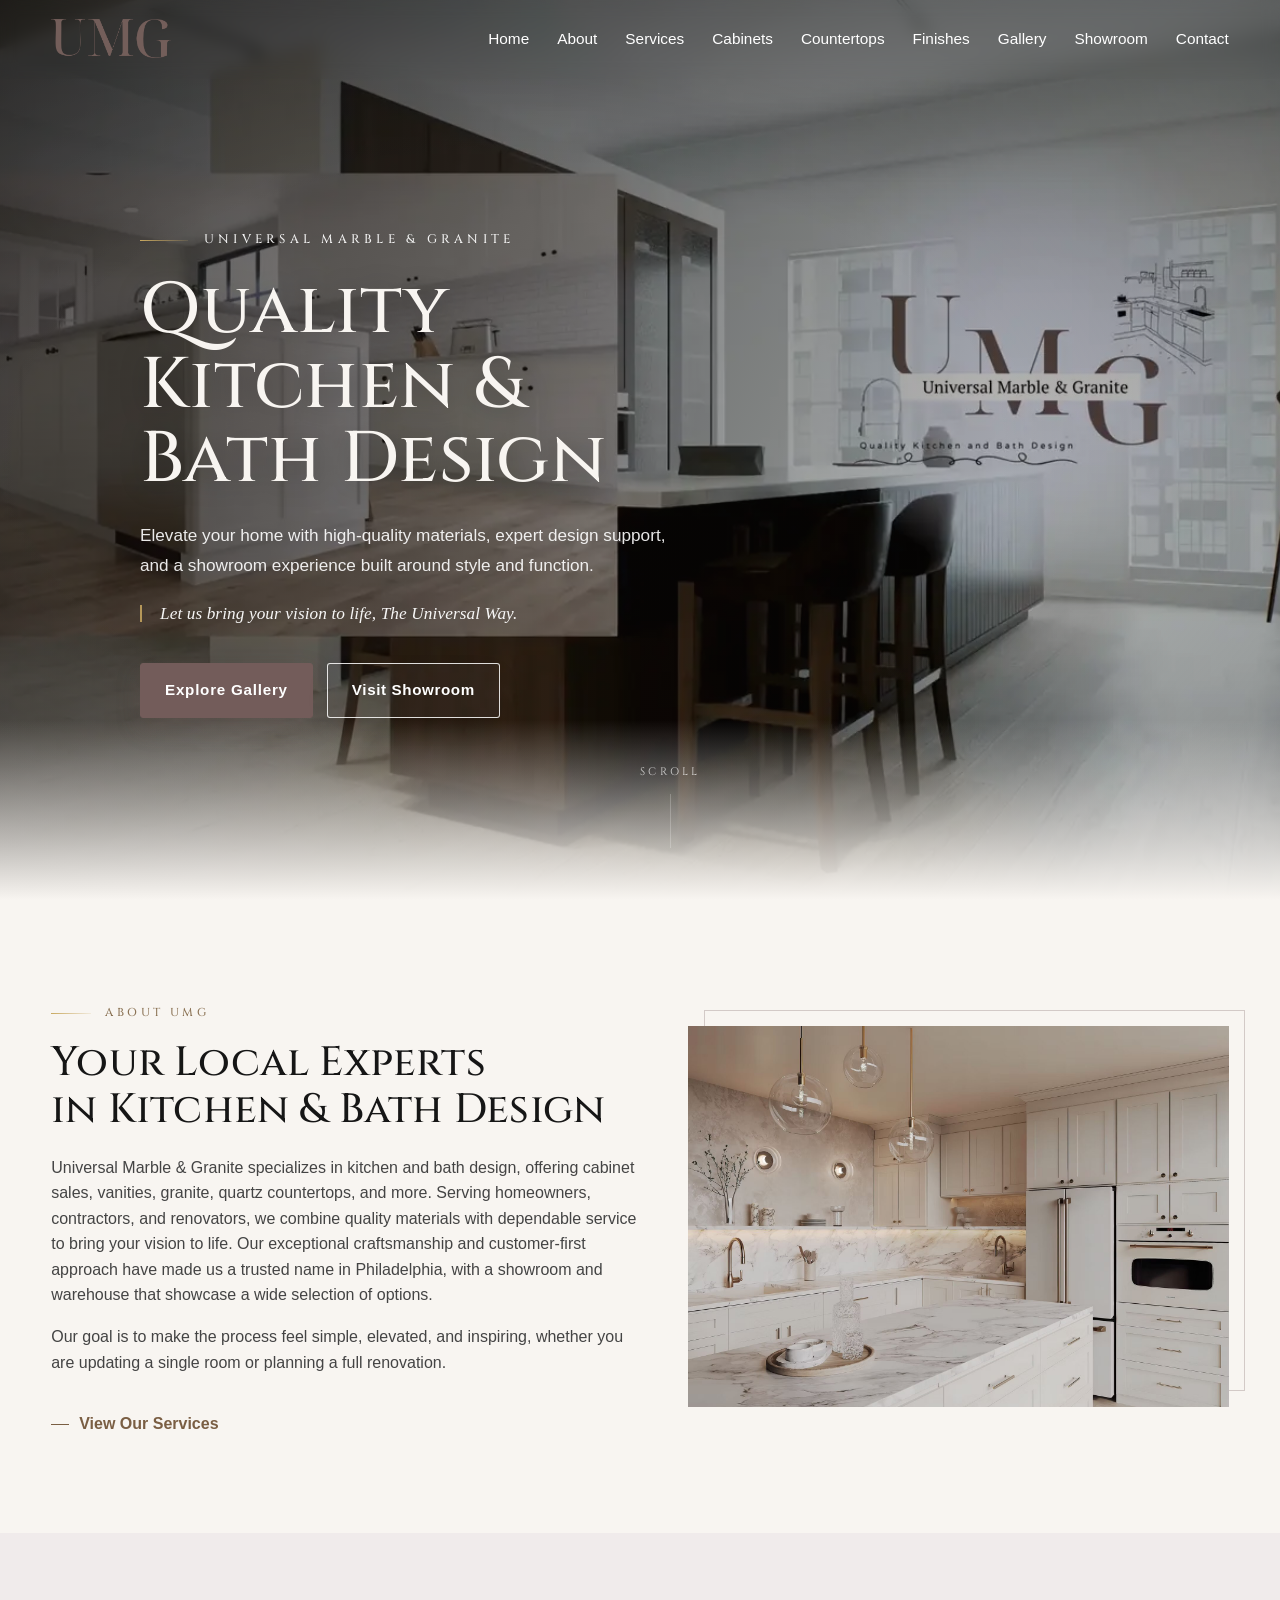
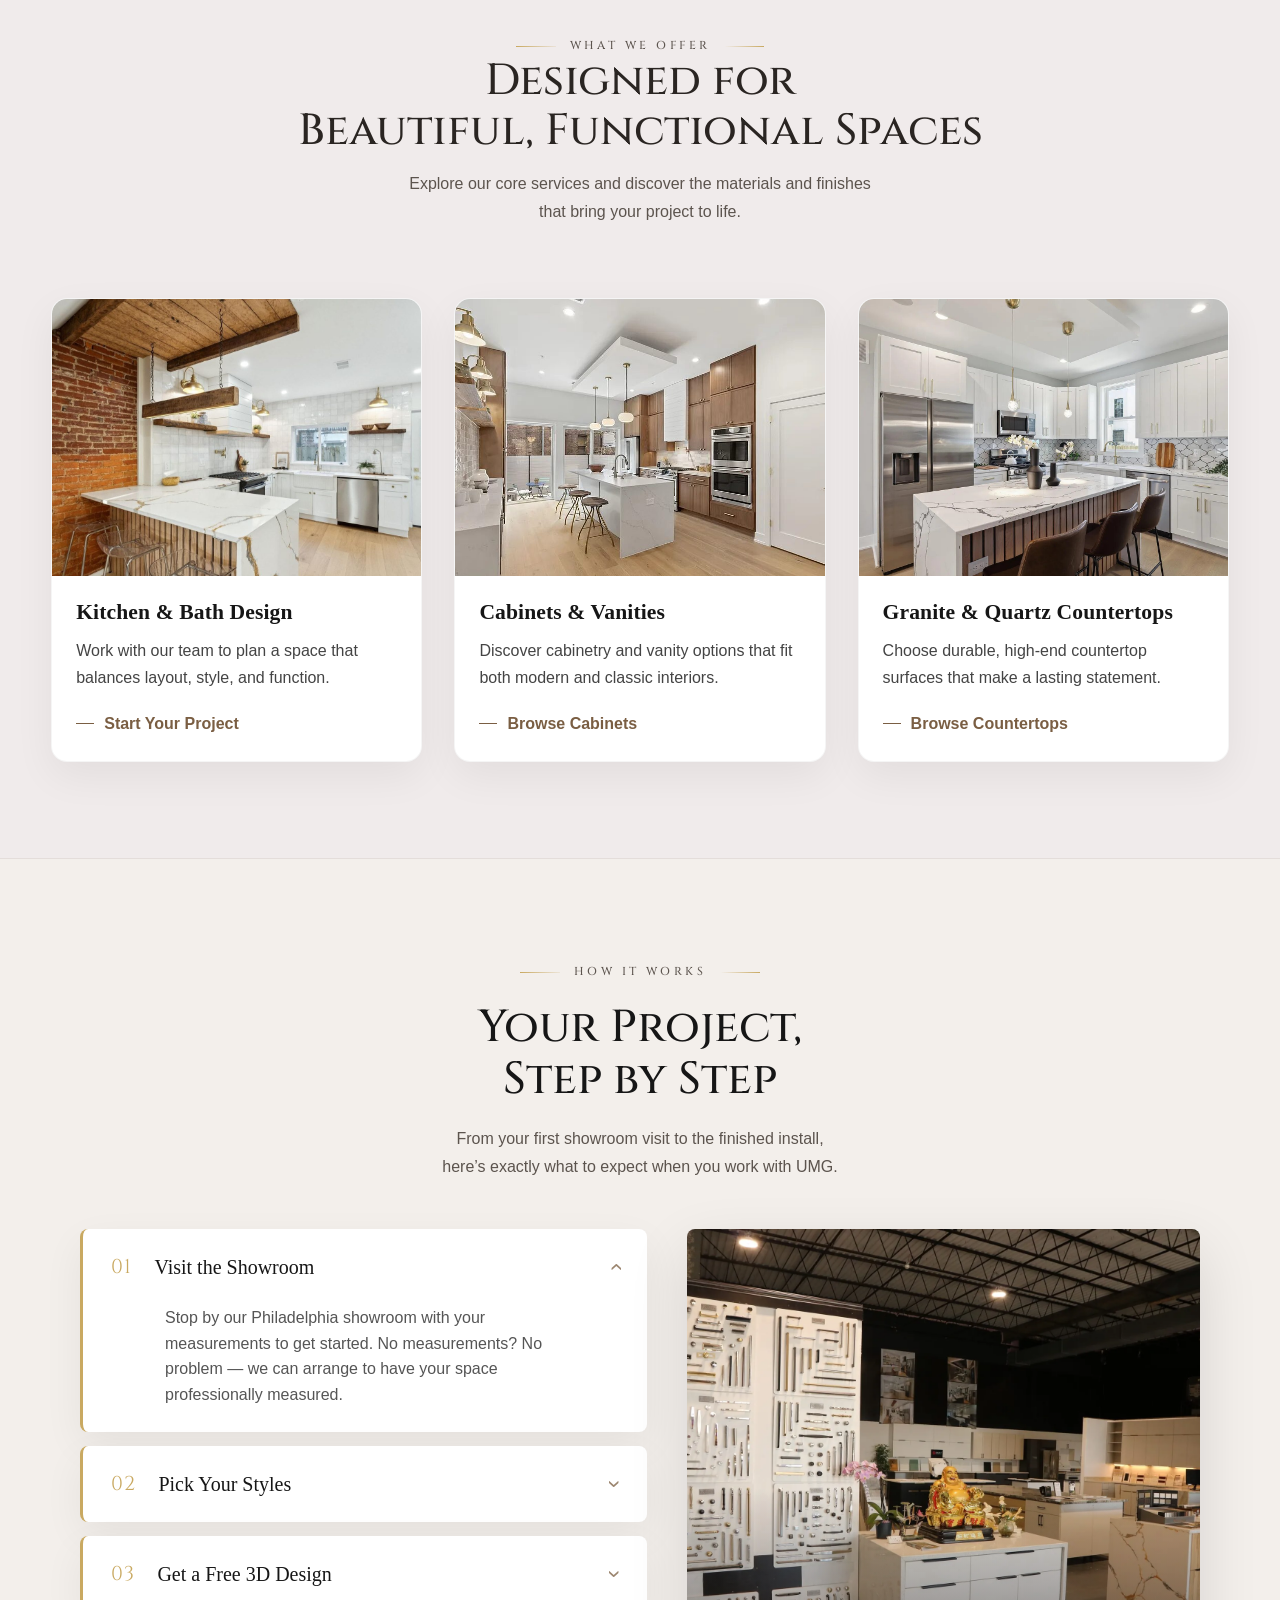
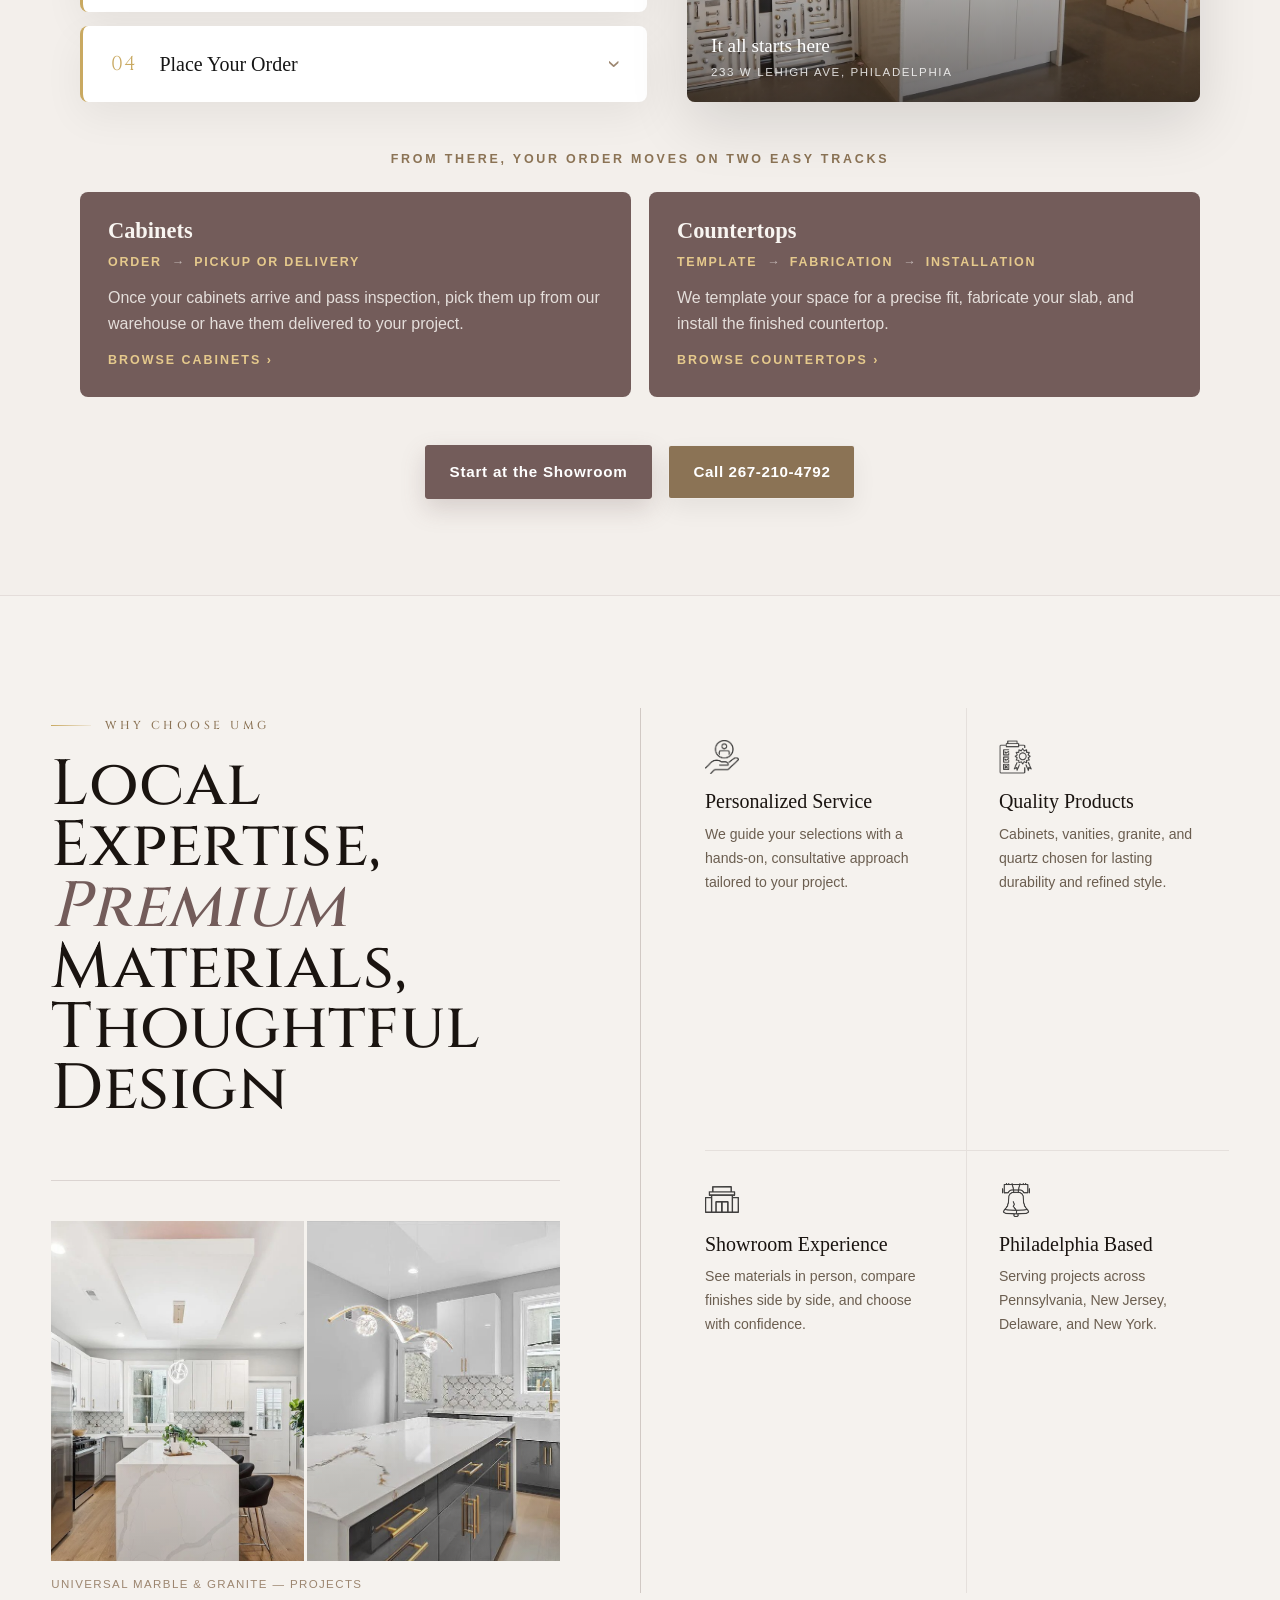
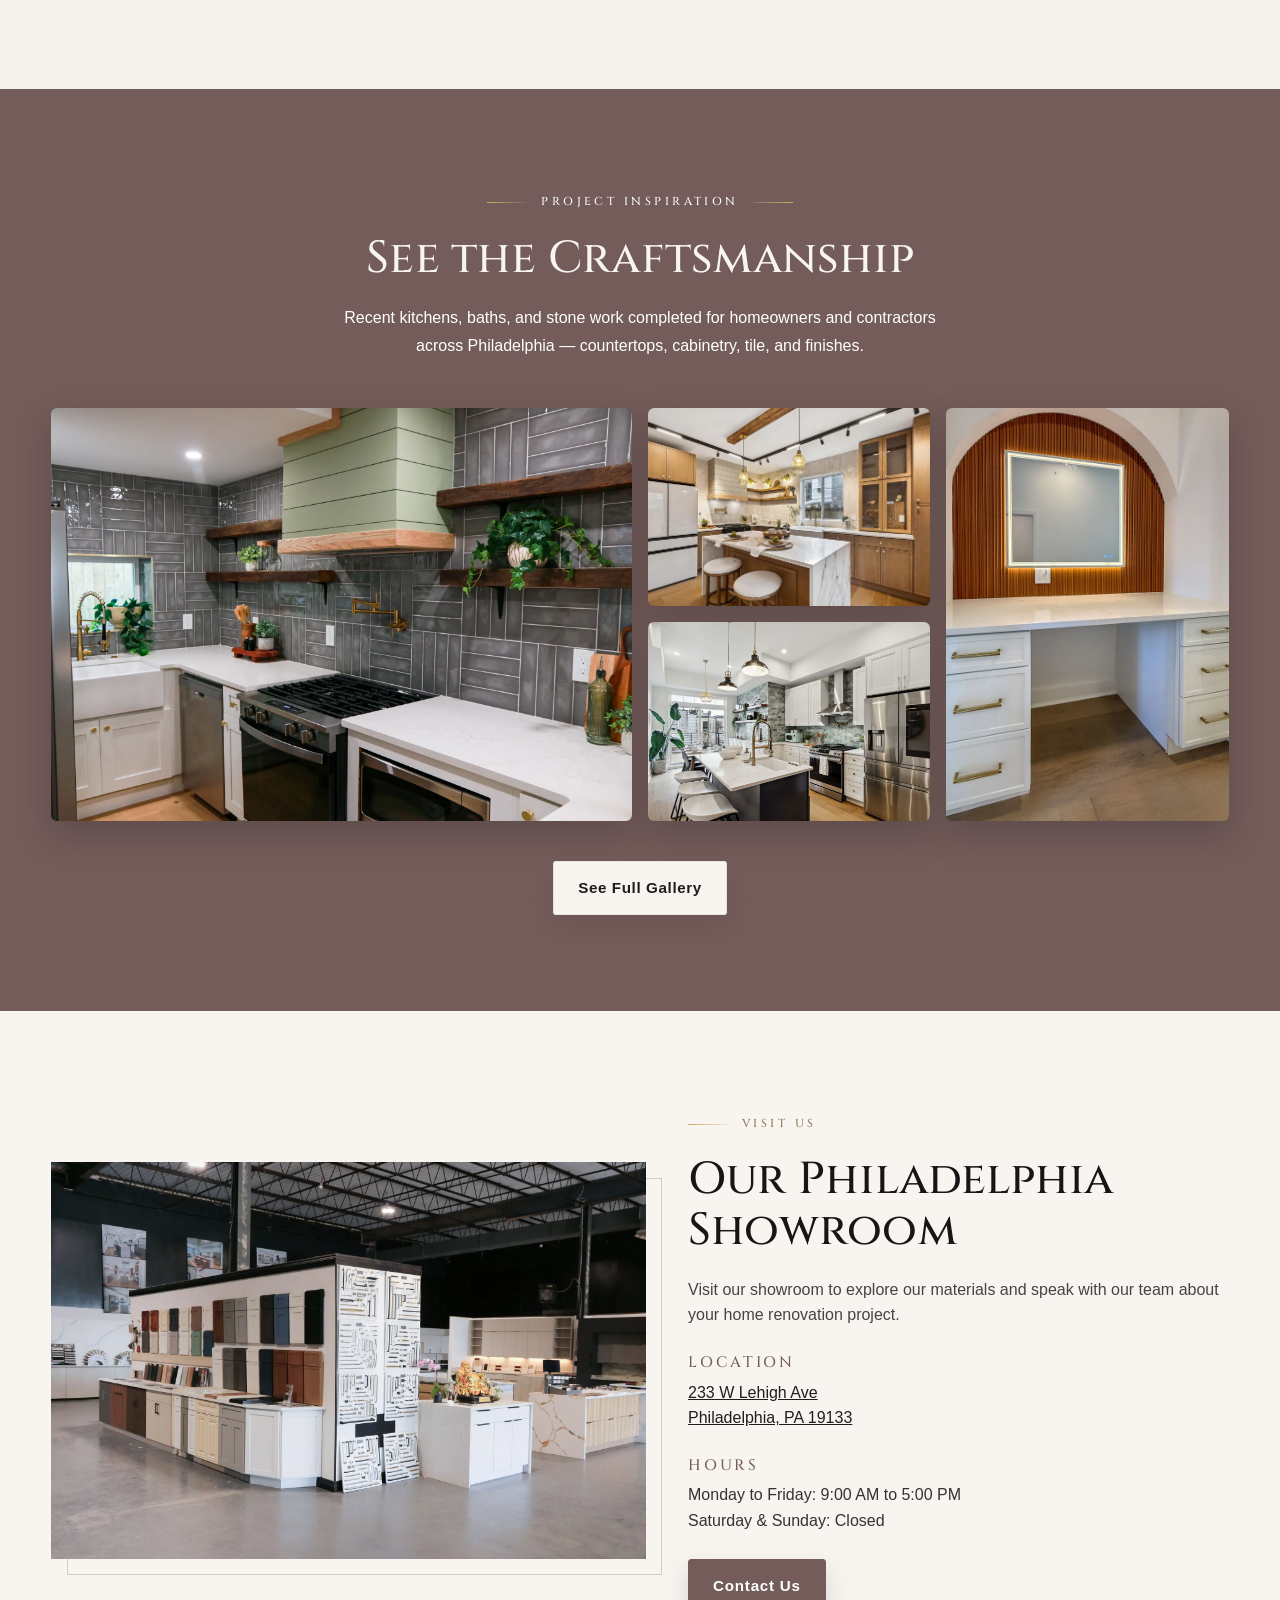
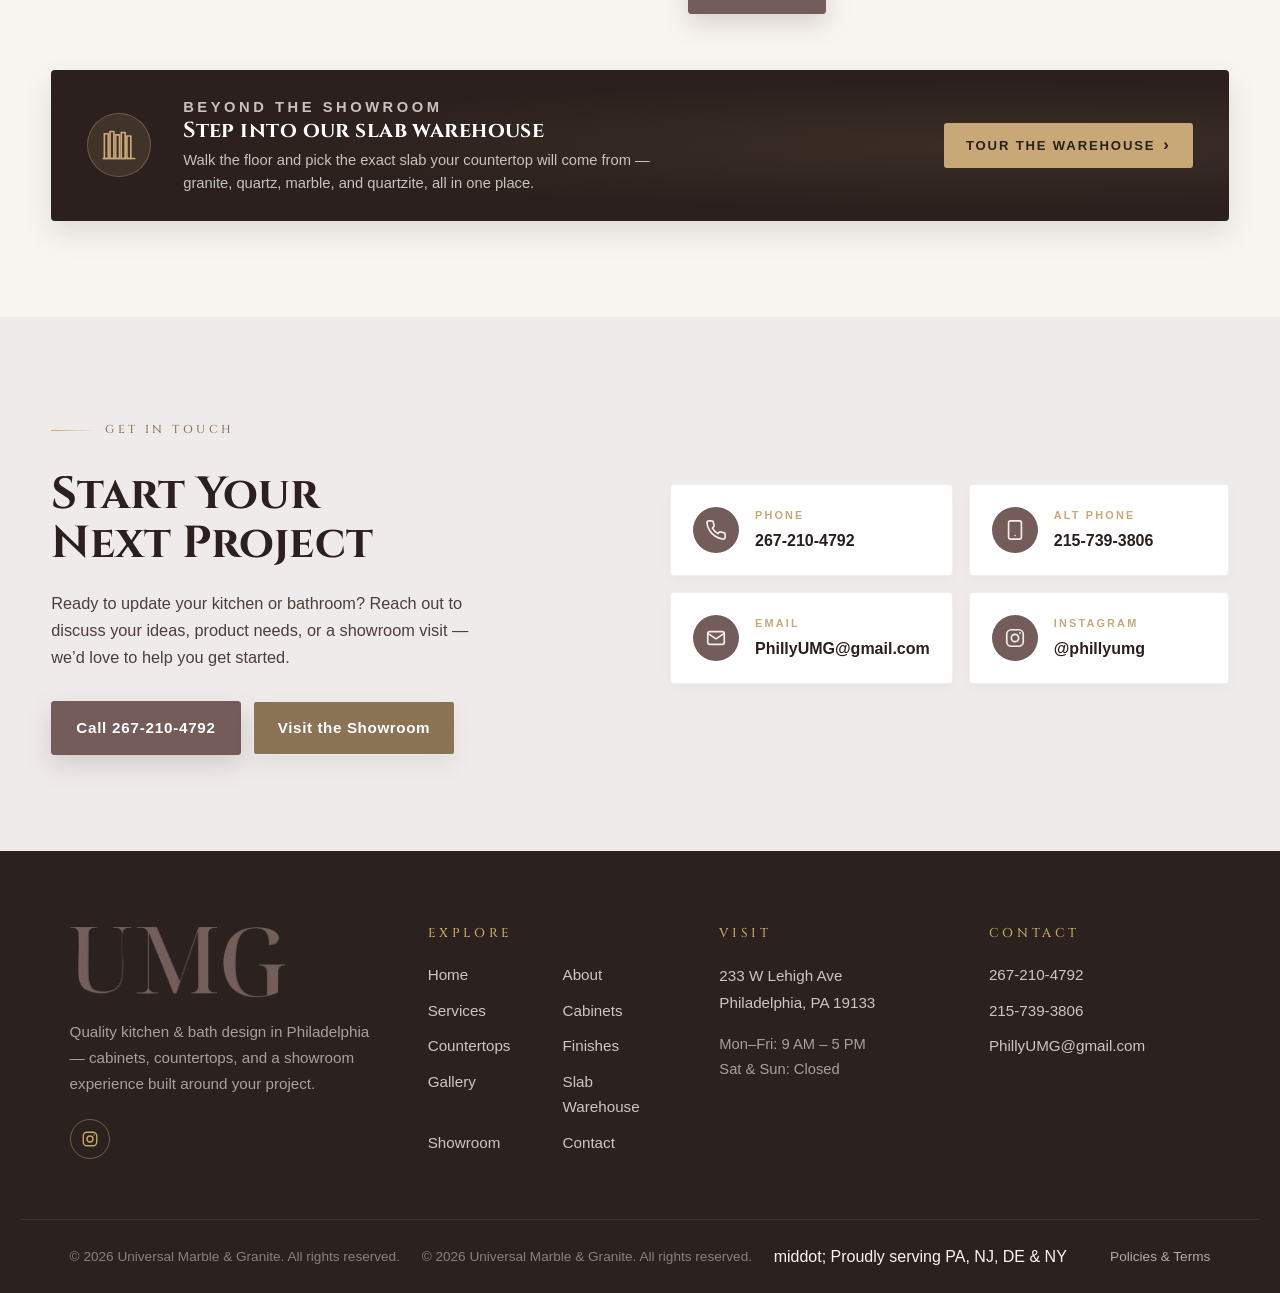
==== commit 3a18ed2c: "gallery" ====
--- a/umg_pages_bundle/index.html
+++ b/umg_pages_bundle/index.html
@@ -17,7 +17,7 @@
     <link rel="preconnect" href="https://fonts.googleapis.com">
 <link rel="preconnect" href="https://fonts.gstatic.com" crossorigin>
 <link href="https://fonts.googleapis.com/css2?family=Cinzel:wght@400..900&display=swap" rel="stylesheet">
-  <link rel="stylesheet" href="./styles/style.css?v=20260915" />
+  <link rel="stylesheet" href="./styles/style.css?v=20260916" />
 
   <link rel="icon" href="./images/umglogowhite.png?v=20260703" type="image/png" />
 
@@ -453,24 +453,43 @@
           <p class="section-label">Project Inspiration</p>
           <h2>See the Craftsmanship</h2>
           <p>
-            Showcase completed kitchens, bathrooms, product selections,<br> and design inspiration here.
-          </p>
-        </div>
-
-        <div class="gallery-grid">
-             <div class="gallery-cards">
-            <img src="./images/gallery11.jpg?v=20260703" alt="Completed kitchen with quartz countertops" class="real-image service-img" loading="lazy" decoding="async">
-          </div>
-          <div class="gallery-cards">
-            <img src="./images/gallery22.jpg?v=20260703" alt="Custom kitchen renovation project" class="real-image service-img" loading="lazy" decoding="async">
-          </div>
-          <div class="gallery-cards">
-            <img src="./images/gallery33.jpg?v=20260703" alt="Bathroom vanity and stone installation" class="real-image service-img" loading="lazy" decoding="async">
-          </div>
-          <div class="gallery-cards">
-            <img src="./images/gallery44.jpg?v=20260703" alt="Finished countertop and cabinetry project" class="real-image service-img" loading="lazy" decoding="async">
-          </div>
-
+            Recent kitchens, baths, and stone work completed for homeowners and contractors
+            across Philadelphia &mdash; countertops, cabinetry, tile, and finishes.
+          </p>
+        </div>
+
+        <div class="home-gallery">
+          <a class="home-gallery-tile home-gallery-tile--feature" href="/gallery">
+            <img src="./images/gallery/proj-slate-range.webp?v=20260916" width="1920" height="1280" alt="Kitchen with slate grey stacked tile, sage green range hood, and reclaimed wood floating shelves" loading="lazy" decoding="async">
+            <span class="home-gallery-caption">
+              <span class="home-gallery-kicker">Kitchen</span>
+              Slate tile, sage hood &amp; reclaimed wood shelving
+            </span>
+          </a>
+
+          <a class="home-gallery-tile" href="/gallery">
+            <img src="./images/gallery11.jpg?v=20260916" width="1152" height="813" alt="Kitchen with white oak cabinetry, exposed beam, and marble waterfall island" loading="lazy" decoding="async">
+            <span class="home-gallery-caption">
+              <span class="home-gallery-kicker">Cabinetry</span>
+              White oak cabinets &amp; marble island
+            </span>
+          </a>
+
+          <a class="home-gallery-tile home-gallery-tile--tall" href="/gallery">
+            <img src="./images/gallery/proj-arch-vanity.webp?v=20260916" width="1440" height="1920" alt="Arched vanity nook with fluted wood panelling and backlit mirror" loading="lazy" decoding="async">
+            <span class="home-gallery-caption">
+              <span class="home-gallery-kicker">Bath</span>
+              Arched vanity nook with fluted wood
+            </span>
+          </a>
+
+          <a class="home-gallery-tile" href="/gallery">
+            <img src="./images/gallery22.jpg?v=20260916" width="1290" height="789" alt="White kitchen with stacked green tile backsplash and black quartz-topped island" loading="lazy" decoding="async">
+            <span class="home-gallery-caption">
+              <span class="home-gallery-kicker">Backsplash</span>
+              Stacked green tile &amp; black island
+            </span>
+          </a>
         </div>
 
         <div class="gallery-cta">
--- a/umg_pages_bundle/styles/style.css
+++ b/umg_pages_bundle/styles/style.css
@@ -1413,12 +1413,104 @@
 /* --------------------
    GALLERY / RESOURCE LIST
 -------------------- */
-.gallery-grid {
+/* Homepage project mosaic — one feature tile plus a 2x2 of supporting shots */
+.home-gallery {
   display: grid;
-  grid-template-columns: repeat(2, minmax(0, 1fr));
-  gap: 22px;
-  justify-items: center;
-  align-items: start;
+  grid-template-columns: repeat(4, minmax(0, 1fr));
+  grid-auto-rows: clamp(148px, 15.5vw, 205px);
+  gap: 16px;
+}
+
+.home-gallery-tile {
+  position: relative;
+  display: block;
+  overflow: hidden;
+  border-radius: 6px;
+  background: rgba(0, 0, 0, 0.18);
+  text-decoration: none;
+  box-shadow: 0 14px 34px rgba(0, 0, 0, 0.18);
+}
+
+.home-gallery-tile--feature {
+  grid-column: span 2;
+  grid-row: span 2;
+}
+
+/* Tall slot — sized for portrait shots so they aren't cropped to a letterbox */
+.home-gallery-tile--tall {
+  grid-column: span 1;
+  grid-row: span 2;
+}
+
+.home-gallery-tile img {
+  width: 100%;
+  height: 100%;
+  object-fit: cover;
+  display: block;
+  transition: transform 0.75s cubic-bezier(0.22, 1, 0.36, 1);
+}
+
+.home-gallery-tile::after {
+  content: "";
+  position: absolute;
+  inset: 0;
+  background: linear-gradient(to top, rgba(20, 14, 13, 0.78) 0%, rgba(20, 14, 13, 0.2) 45%, transparent 72%);
+  opacity: 0;
+  transition: opacity 0.45s ease;
+  pointer-events: none;
+}
+
+.home-gallery-tile:hover img,
+.home-gallery-tile:focus-visible img { transform: scale(1.06); }
+
+.home-gallery-tile:hover::after,
+.home-gallery-tile:focus-visible::after { opacity: 1; }
+
+.home-gallery-tile:focus-visible {
+  outline: 2px solid #c8a877;
+  outline-offset: 3px;
+}
+
+.home-gallery-caption {
+  position: absolute;
+  left: 0;
+  right: 0;
+  bottom: 0;
+  z-index: 2;
+  padding: 14px 16px;
+  color: #f8f5f1;
+  font-size: 0.88rem;
+  line-height: 1.35;
+  opacity: 0;
+  transform: translateY(8px);
+  transition: opacity 0.4s ease, transform 0.4s ease;
+}
+
+.home-gallery-tile:hover .home-gallery-caption,
+.home-gallery-tile:focus-visible .home-gallery-caption {
+  opacity: 1;
+  transform: none;
+}
+
+.home-gallery-kicker {
+  display: block;
+  font-family: "Cinzel", Georgia, serif;
+  font-size: 0.64rem;
+  letter-spacing: 0.2em;
+  text-transform: uppercase;
+  color: #e0c79b;
+  margin-bottom: 5px;
+}
+
+.home-gallery-tile--feature .home-gallery-caption {
+  font-size: 1.05rem;
+  padding: 20px 22px;
+}
+
+/* Touch devices never hover — keep the captions visible there */
+@media (hover: none) {
+  .home-gallery-caption { opacity: 1; transform: none; }
+  .home-gallery-tile::after { opacity: 1; }
 }
 
 .gallery-cta,
@@ -1436,22 +1528,6 @@
 
 .gallery-page-note p {
   color: #666;
-}
-
-.gallery-cards {
-  width: 100%;
-  max-width: 500px;
-  height: 400px;
-  display: flex;
-  justify-content: center;
-  align-items: center;
-  overflow: hidden;
-}
-
-.gallery-cards img {
-  width: 100%;
-  height: 100%;
-  object-fit: cover;
 }
 
 .gallery-hero {
@@ -2875,30 +2951,6 @@
   margin-top: auto;
 }
 
-/* ---- Gallery preview (homepage): hover zoom + overlay ---- */
-.gallery-cards {
-  position: relative;
-  overflow: hidden;
-}
-.gallery-cards img {
-  transition: transform 0.75s cubic-bezier(0.22, 1, 0.36, 1);
-}
-.gallery-cards:hover img {
-  transform: scale(1.06);
-}
-.gallery-cards::after {
-  content: "";
-  position: absolute;
-  inset: 0;
-  background: linear-gradient(to top, rgba(0, 0, 0, 0.38), transparent 55%);
-  opacity: 0;
-  transition: opacity 0.4s ease;
-  pointer-events: none;
-}
-.gallery-cards:hover::after {
-  opacity: 1;
-}
-
 /* ---- Showroom: framed image, offset opposite of about ---- */
 .showroom-image {
   position: relative;
@@ -3668,13 +3720,14 @@
     max-width: 100%;
   }
 
-  .gallery-grid {
-    grid-template-columns: repeat(2, 1fr);
-  }
-
-  .gallery-cards {
-    max-width: 100%;
-    height: 200px;
+  .home-gallery {
+    grid-template-columns: repeat(2, minmax(0, 1fr));
+    grid-auto-rows: 160px;
+  }
+
+  .home-gallery-tile--feature {
+    grid-column: span 2;
+    grid-row: span 2;
   }
 
   .page-hero {
@@ -3861,8 +3914,19 @@
     font-size: 0.9rem;
   }
 
-  .gallery-grid {
+  .home-gallery {
     grid-template-columns: 1fr;
+    grid-auto-rows: 190px;
+    gap: 12px;
+  }
+
+  .home-gallery-tile--feature {
+    grid-column: span 1;
+    grid-row: span 2;
+  }
+
+  .home-gallery-tile--feature .home-gallery-caption {
+    font-size: 0.95rem;
   }
 }
 
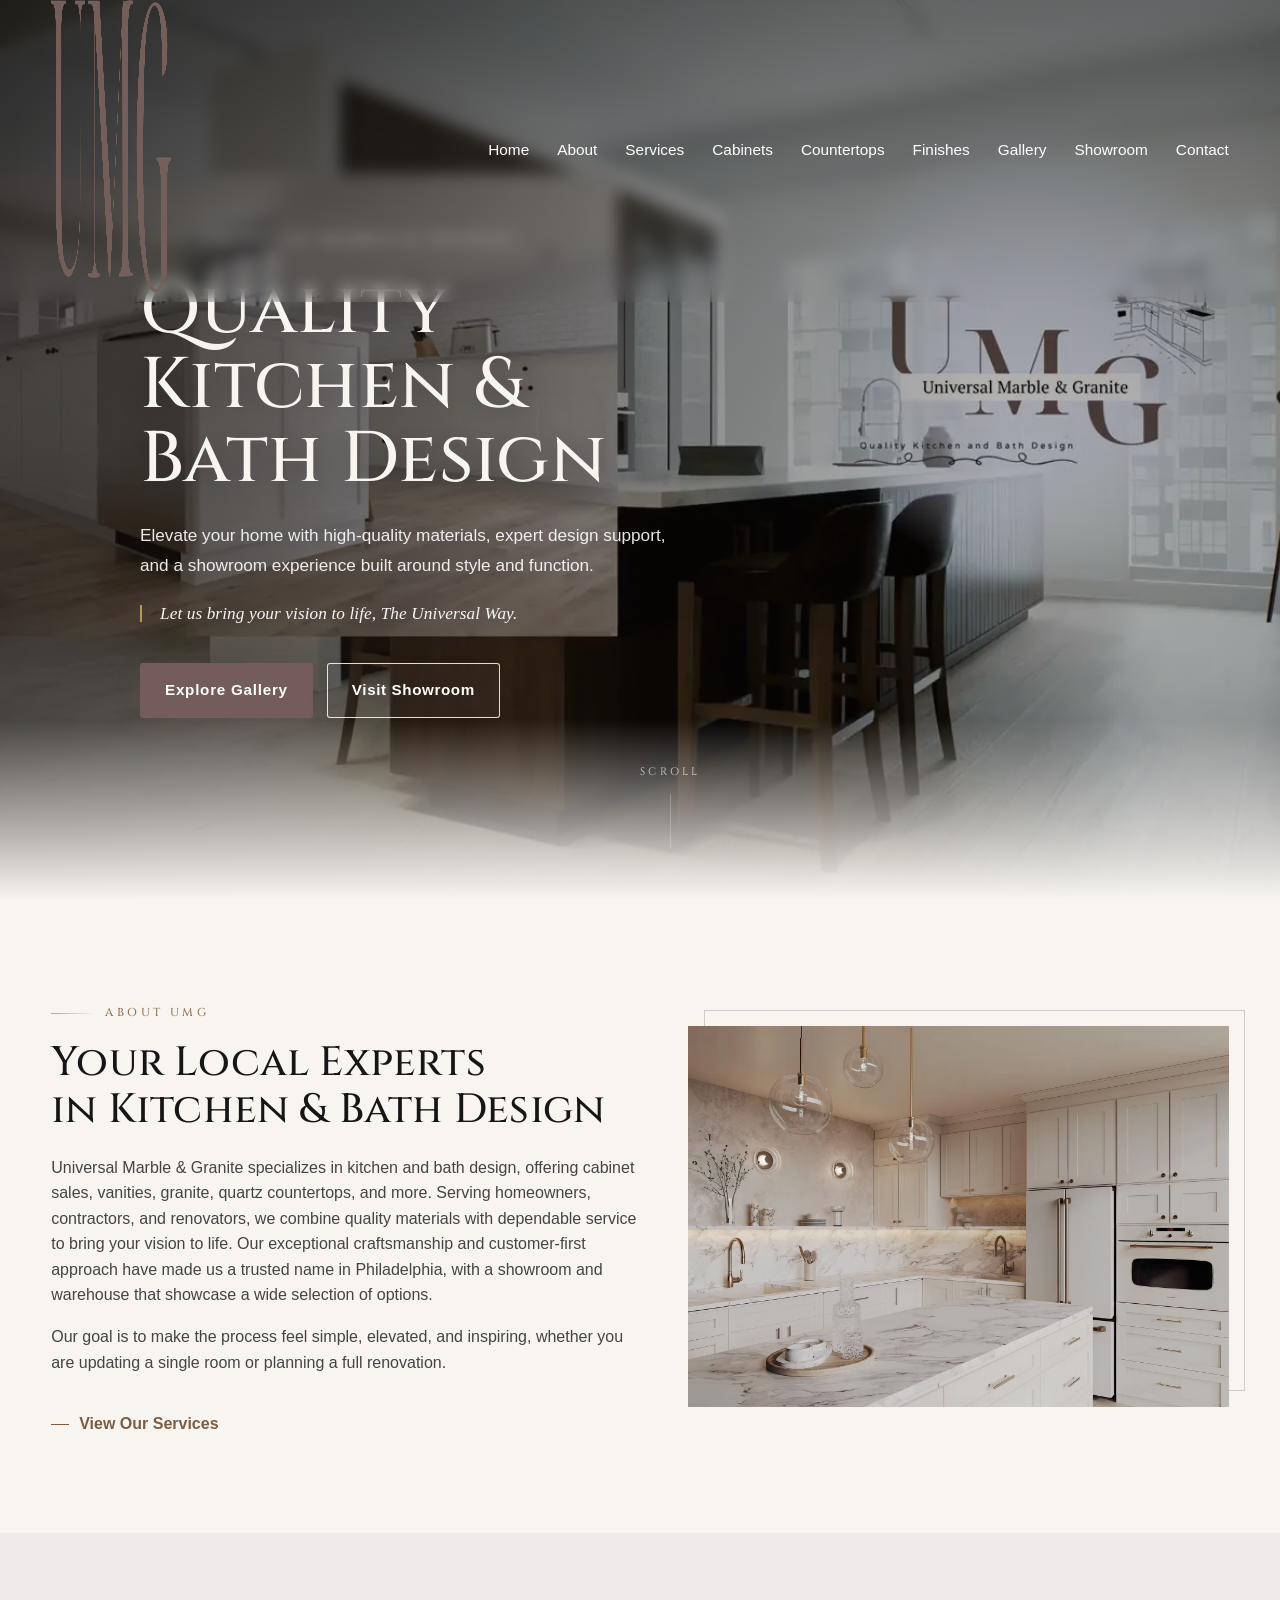
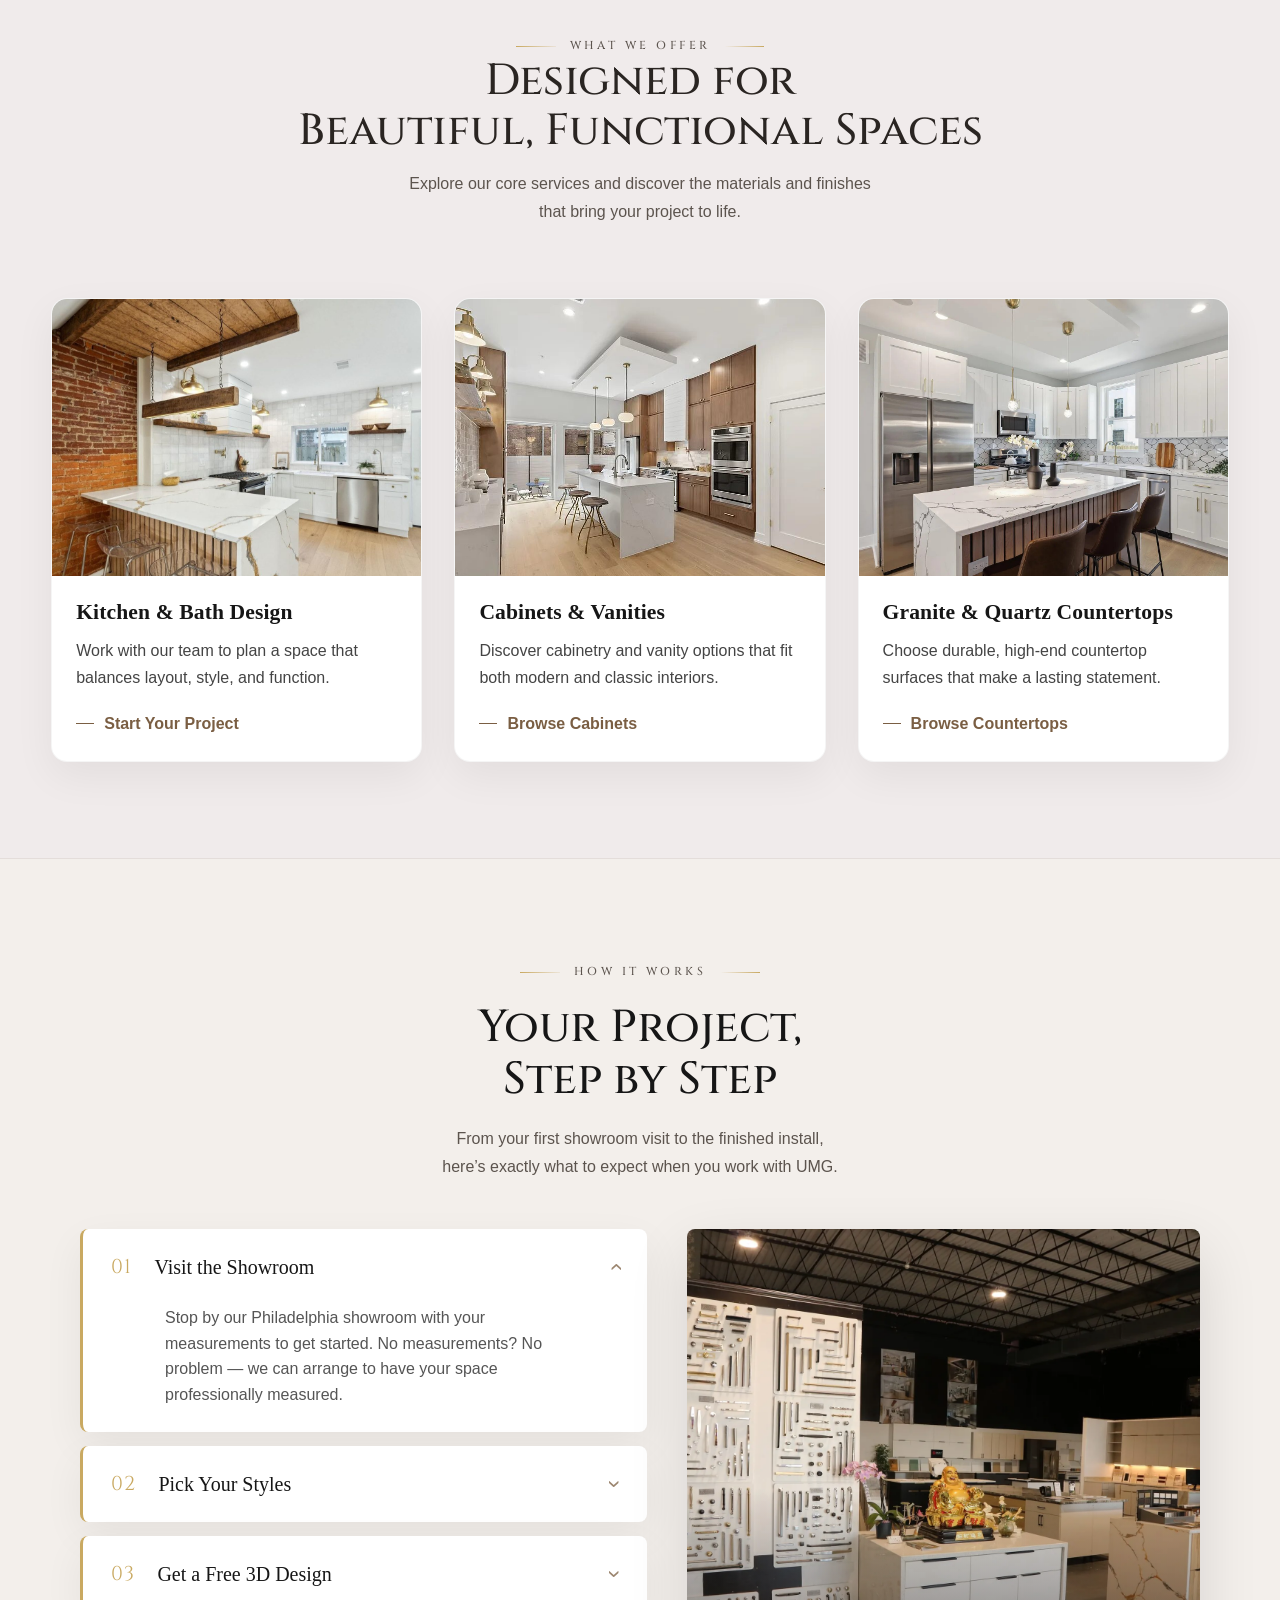
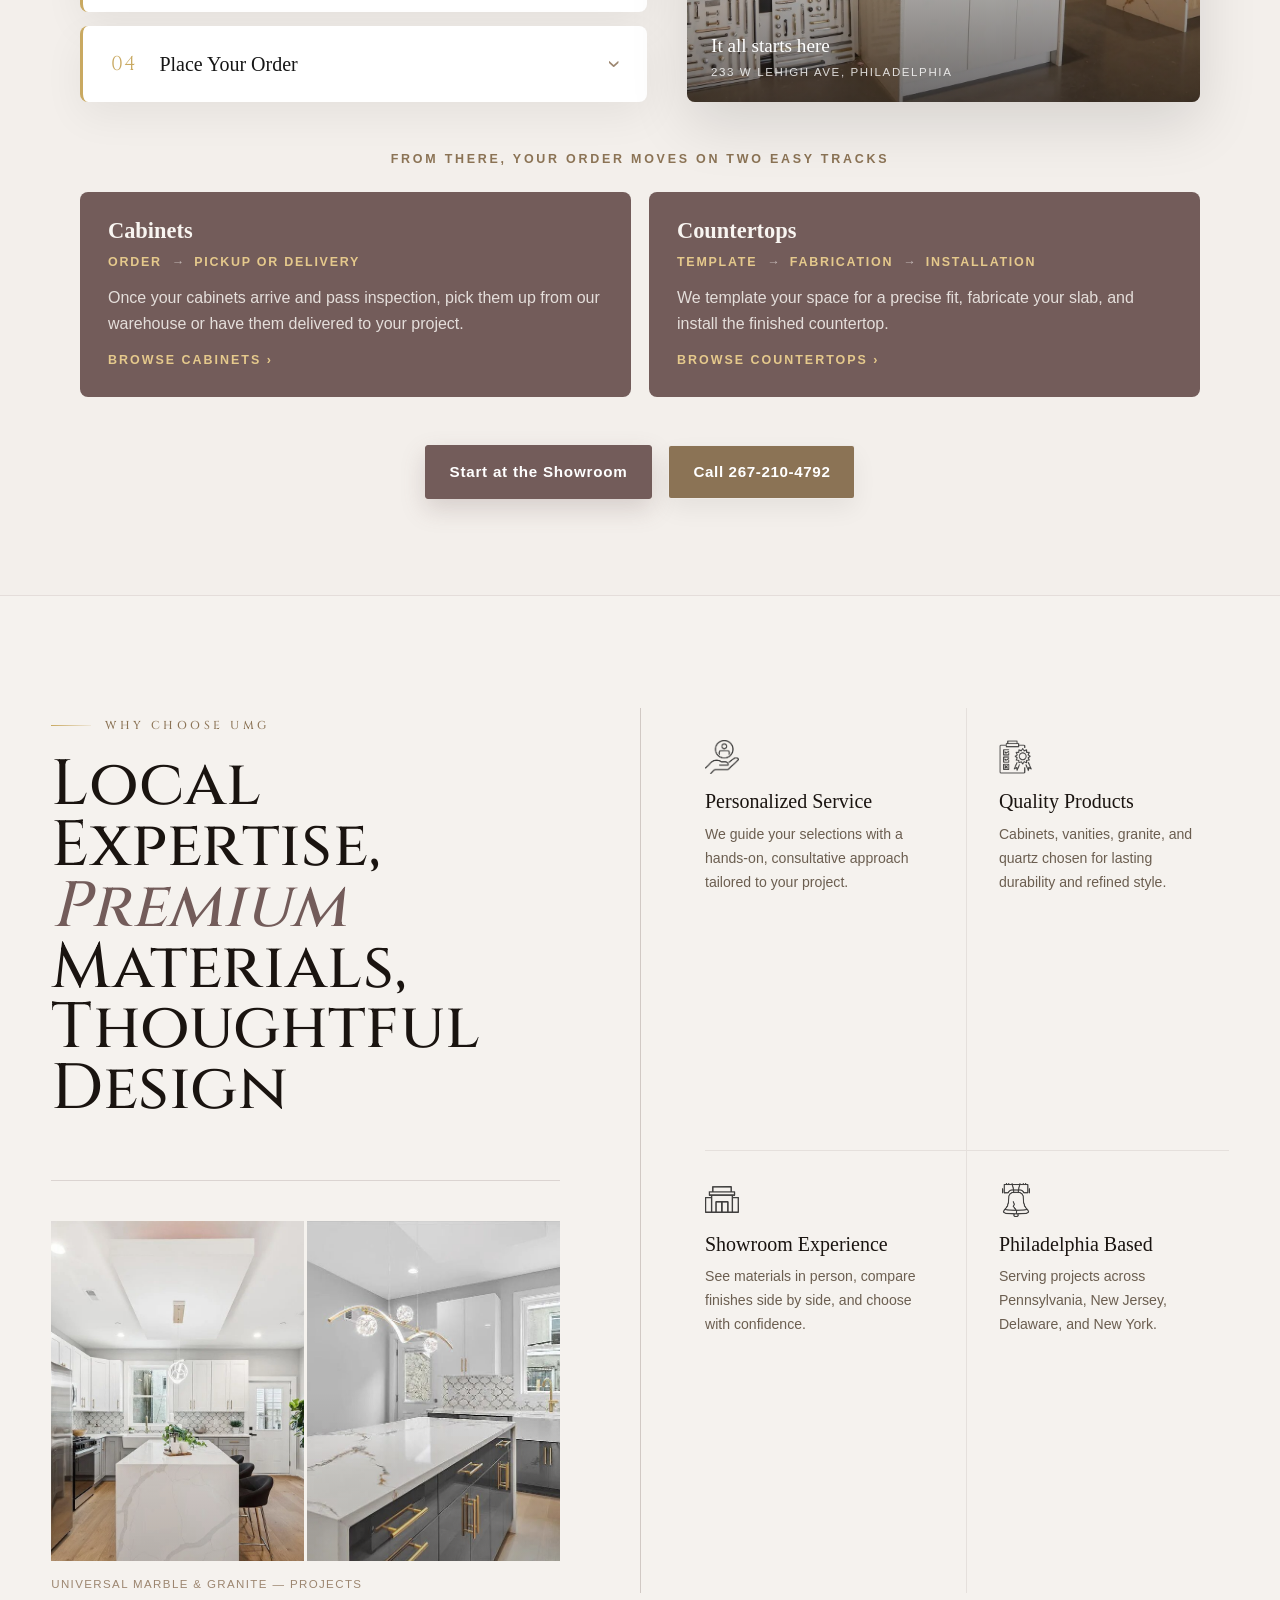
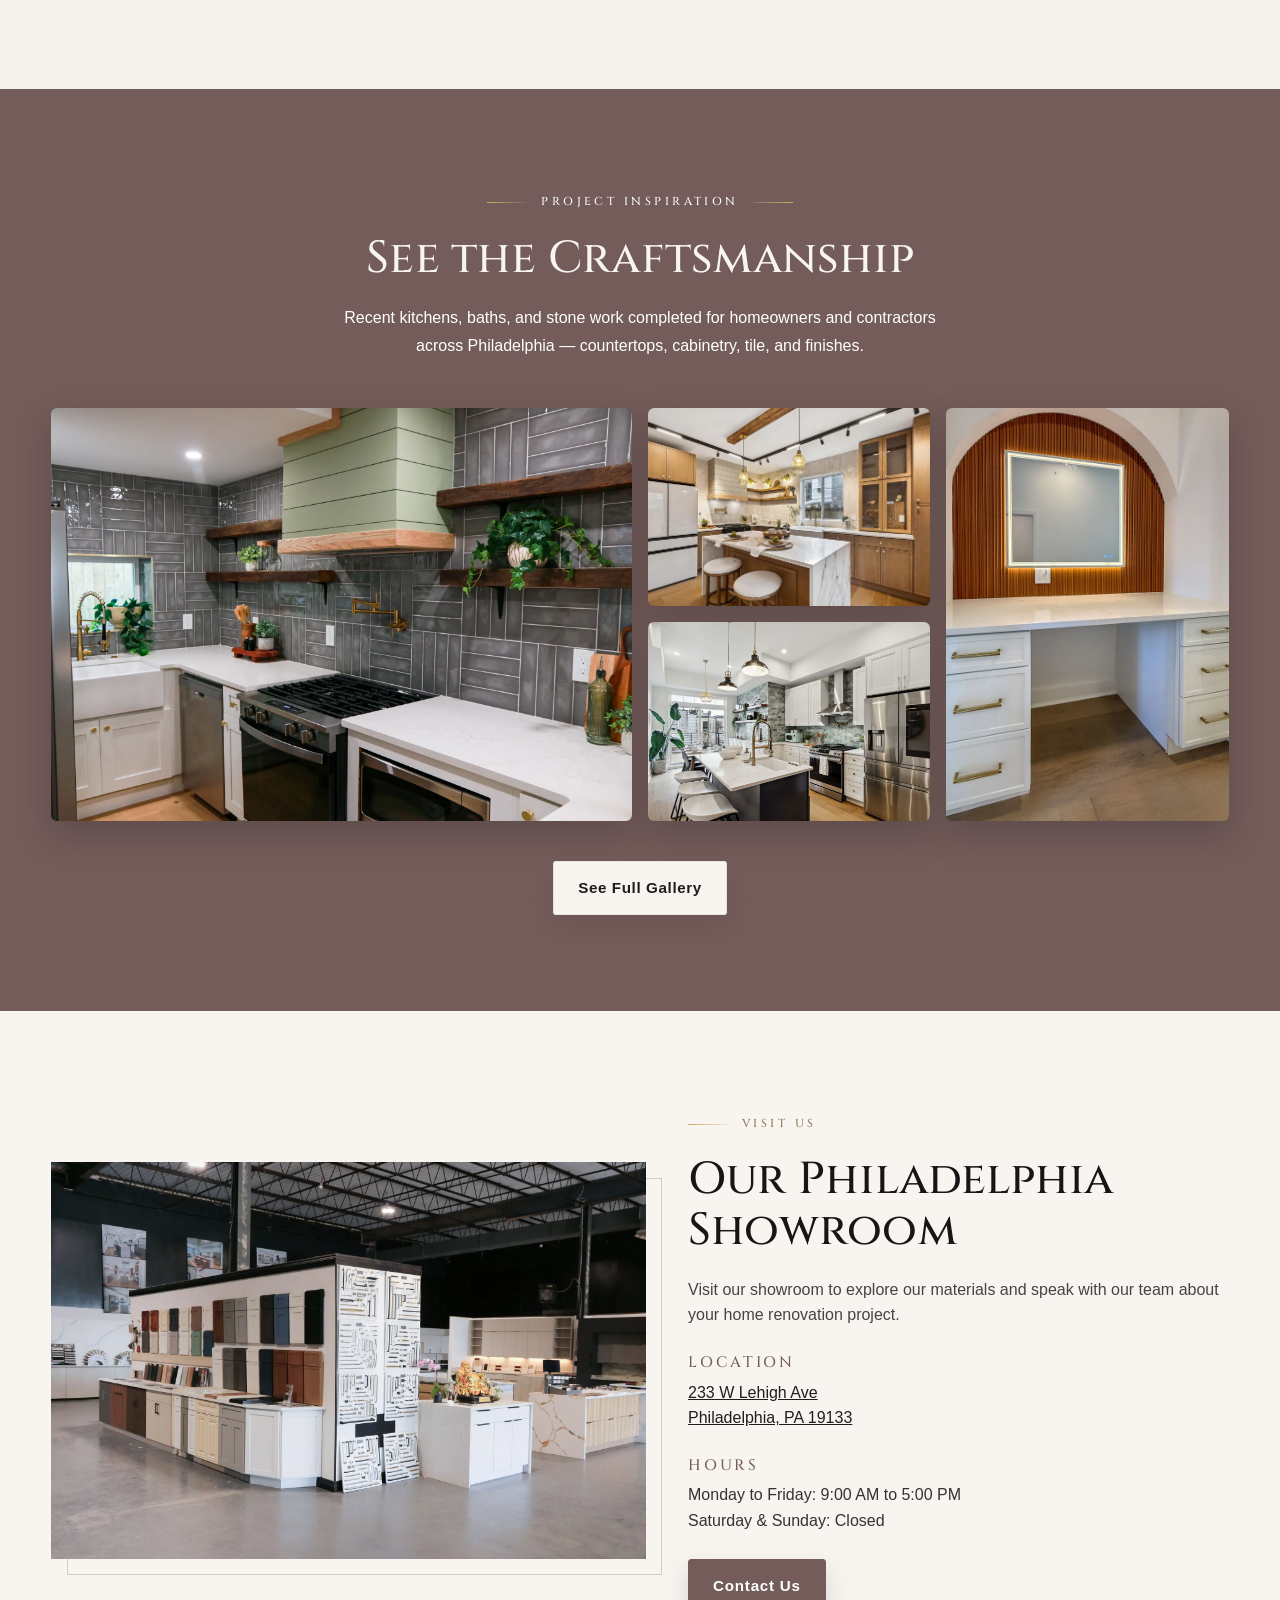
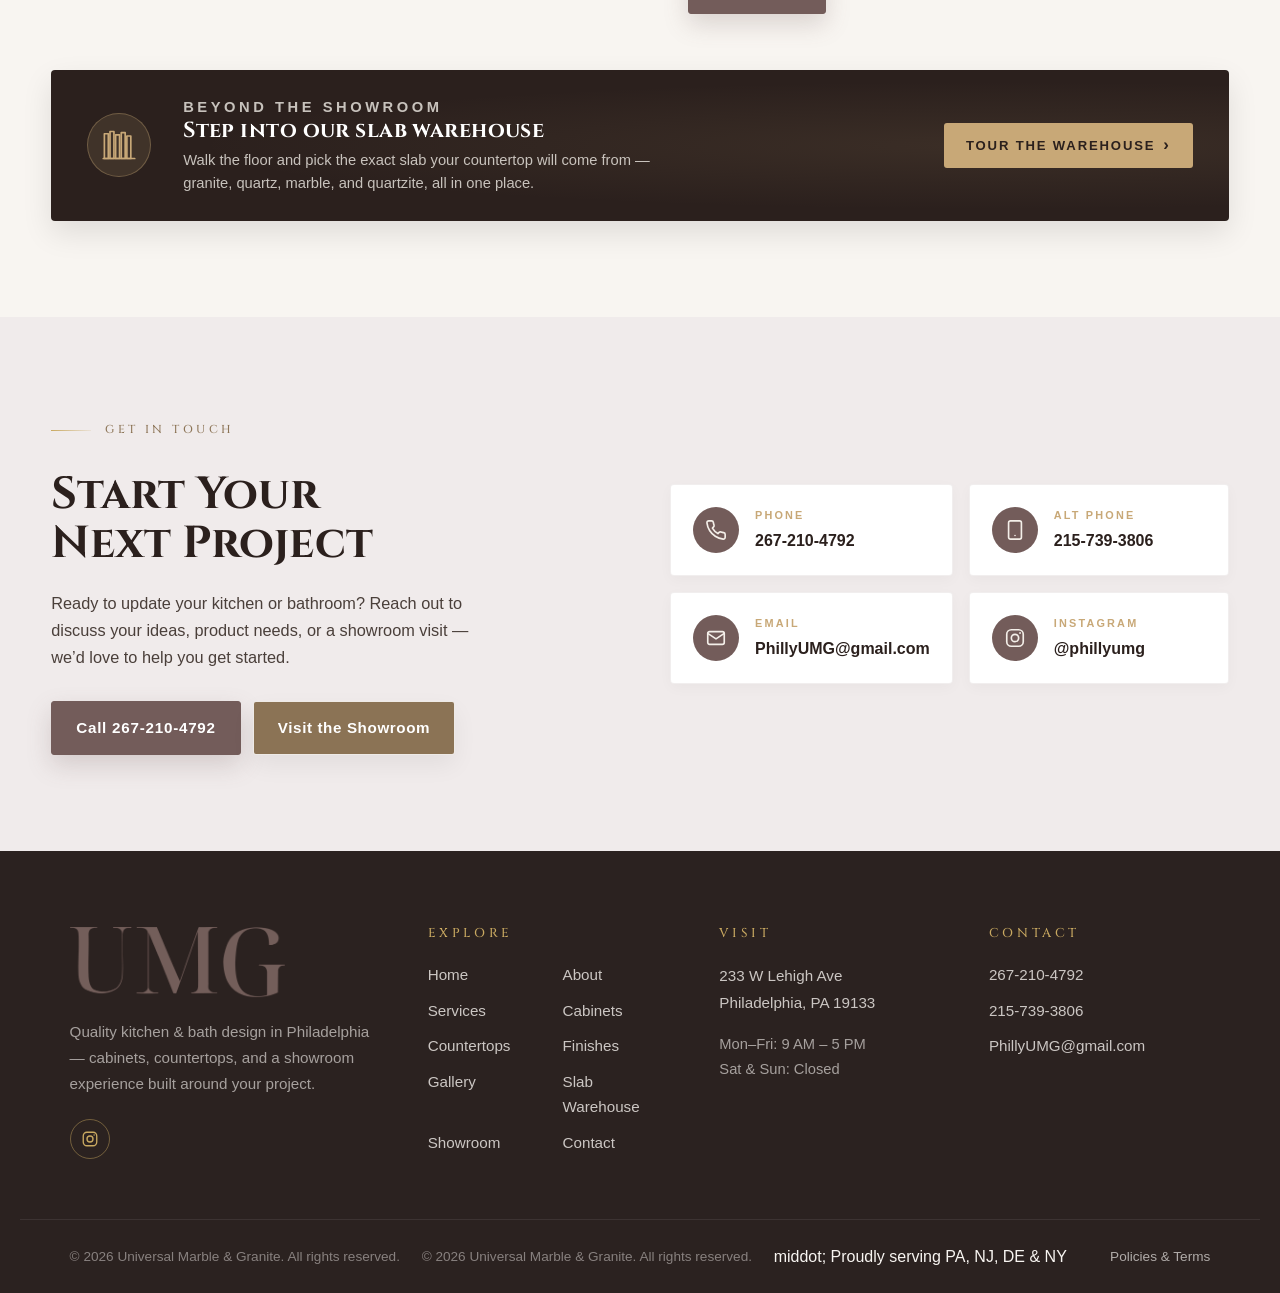
==== commit 83ad3d91: "Optimize and cabinet" ====
--- a/umg_pages_bundle/index.html
+++ b/umg_pages_bundle/index.html
@@ -19,7 +19,7 @@
 <link href="https://fonts.googleapis.com/css2?family=Cinzel:wght@400..900&display=swap" rel="stylesheet">
   <link rel="stylesheet" href="./styles/style.css?v=20260916" />
 
-  <link rel="icon" href="./images/umglogowhite.png?v=20260703" type="image/png" />
+  <link rel="icon" href="./images/umglogowhite.png?v=20260916" type="image/png" />
 
   <meta name="description" content="Philadelphia showroom for kitchens, bathrooms, cabinets, vanities, and granite and quartz countertops. Personalized design support from Universal Marble & Granite.">
   <meta name="theme-color" content="#735c5a">
@@ -36,7 +36,7 @@
   <meta name="twitter:image" content="https://www.phillyumg.com/images/metatag.jpg">
 
   <link rel="canonical" href="https://www.phillyumg.com/">
-  <link rel="apple-touch-icon" href="./images/umglogowhite.png?v=20260703">
+  <link rel="apple-touch-icon" href="./images/umglogowhite.png?v=20260916">
   <link rel="manifest" href="./site.webmanifest">
 
   <!-- Vercel Web Analytics -->
@@ -96,7 +96,7 @@
 
   <header class="site-header">
     <div class="container header-inner">
-      <a href="#" class="logo"><img src="./images/umglogowhite.png?v=20260703" alt="UMG Logo" /></a>
+      <a href="#" class="logo"><img src="./images/umglogowhite.png?v=20260916" width="900" height="301" alt="UMG Logo" /></a>
 
       <button class="menu-toggle" aria-label="Toggle navigation">
         ☰
@@ -170,7 +170,7 @@
         </div>
 
         <div class="about-image">
-          <img src="./images/about.jpg?v=20260703" alt="Universal Marble & Granite showroom in Philadelphia" class="real-image service-img" loading="lazy" decoding="async">
+          <img src="./images/about.jpg?v=20260703" width="1832" height="1292" alt="Universal Marble & Granite showroom in Philadelphia" class="real-image service-img" loading="lazy" decoding="async">
         </div>
       </div>
     </section>
@@ -189,7 +189,7 @@
     <div class="services-grid">
       <article class="service-card">
         <div class="card-img-container">
-          <img src="./images/bath2.JPG?v=20260703" alt="Kitchen and bath design" class="service-img" loading="lazy" decoding="async">
+          <img src="./images/bath2.JPG?v=20260703" width="1280" height="802" alt="Kitchen and bath design" class="service-img" loading="lazy" decoding="async">
         </div>
         <div class="card-content">
           <h3>Kitchen &amp; Bath Design</h3>
@@ -202,7 +202,7 @@
 
       <article class="service-card">
         <div class="card-img-container">
-          <img src="./images/vanity1.jpg?v=20260703" alt="Cabinets and vanities" class="service-img" loading="lazy" decoding="async">
+          <img src="./images/vanity1.jpg?v=20260703" width="768" height="542" alt="Cabinets and vanities" class="service-img" loading="lazy" decoding="async">
         </div>
         <div class="card-content">
           <h3>Cabinets &amp; Vanities</h3>
@@ -215,7 +215,7 @@
 
       <article class="service-card">
         <div class="card-img-container">
-          <img src="./images/counter1.jpg?v=20260703" alt="Granite and quartz countertops" class="service-img" loading="lazy" decoding="async">
+          <img src="./images/counter1.jpg?v=20260703" width="1344" height="948" alt="Granite and quartz countertops" class="service-img" loading="lazy" decoding="async">
         </div>
         <div class="card-content">
           <h3>Granite &amp; Quartz Countertops</h3>
@@ -300,7 +300,7 @@
     </div>
 
     <div class="journey-visual">
-      <img id="journeyVisualImg" src="./images/showroom2.webp?v=20260712" alt="Inside the Universal Marble &amp; Granite showroom in Philadelphia" loading="lazy" decoding="async">
+      <img id="journeyVisualImg" src="./images/showroom2.webp?v=20260712" width="1920" height="1280" alt="Inside the Universal Marble &amp; Granite showroom in Philadelphia" loading="lazy" decoding="async">
       <div class="journey-visual-badge">
         <span class="journey-visual-badge-title" id="journeyBadgeTitle">It all starts here</span>
         <span class="journey-visual-badge-sub" id="journeyBadgeSub">233 W Lehigh Ave, Philadelphia</span>
@@ -350,35 +350,35 @@
     <div class="more-services-grid">
       <div class="more-service-item">
         <div class="more-service-icon">
-          <img src="./images/icons/choices.png?v=20260703" alt="Choose a Stone icon" loading="lazy" decoding="async">
+          <img src="./images/icons/choices.png?v=20260703" width="1704" height="1699" alt="Choose a Stone icon" loading="lazy" decoding="async">
         </div>
         <h3>Choose a Stone</h3>
       </div>
 
       <div class="more-service-item">
         <div class="more-service-icon">
-          <img src="./images/icons/design.png?v=20260703" alt="Get a Quote icon" loading="lazy" decoding="async">
+          <img src="./images/icons/design.png?v=20260703" width="1152" height="1039" alt="Get a Quote icon" loading="lazy" decoding="async">
         </div>
         <h3>Get a Quote</h3>
       </div>
 
       <div class="more-service-item">
         <div class="more-service-icon">
-          <img src="./images/icons/measurement.png?v=20260703" alt="Measurement and template icon" loading="lazy" decoding="async">
+          <img src="./images/icons/measurement.png?v=20260703" width="2894" height="1942" alt="Measurement and template icon" loading="lazy" decoding="async">
         </div>
         <h3>Measurement &amp; Template</h3>
       </div>
 
       <div class="more-service-item">
         <div class="more-service-icon">
-          <img src="./images/icons/fabrication.webp?v=20260703" alt="Fabrication icon" loading="lazy" decoding="async">
+          <img src="./images/icons/fabrication.webp?v=20260703" width="1920" height="1920" alt="Fabrication icon" loading="lazy" decoding="async">
         </div>
         <h3>Fabrication</h3>
       </div>
 
       <div class="more-service-item">
         <div class="more-service-icon">
-          <img src="./images/icons/installation.png?v=20260703" alt="Installation icon" loading="lazy" decoding="async">
+          <img src="./images/icons/installation.png?v=20260703" width="954" height="988" alt="Installation icon" loading="lazy" decoding="async">
         </div>
         <h3>Installation</h3>
       </div>
@@ -404,10 +404,10 @@
         <div class="feature-image-block">
           <div class="feature-image-pair">
             <div>
-              <img src="./images/gallery/gallery10.jpg?v=20260703" alt="Universal Marble & Granite showroom materials" loading="lazy" decoding="async">
+              <img src="./images/gallery/gallery10.jpg?v=20260703" width="1536" height="906" alt="Universal Marble & Granite showroom materials" loading="lazy" decoding="async">
             </div>
             <div>
-              <img src="./images/gallery/gallery3.jpg?v=20260703" alt="Universal Marble & Granite design selections" loading="lazy" decoding="async">
+              <img src="./images/gallery/gallery3.jpg?v=20260703" width="1200" height="707" alt="Universal Marble & Granite design selections" loading="lazy" decoding="async">
             </div>
           </div>
           <p class="image-caption">Universal Marble &amp; Granite — Projects</p>
@@ -418,25 +418,25 @@
       <div class="feature-points">
 
         <div class="feature-item">
-          <div class="feature-icon"><img src="./images/icons/service.png?v=20260703" alt="" loading="lazy" decoding="async"></div>
+          <div class="feature-icon"><img src="./images/icons/service.png?v=20260703" width="2477" height="2478" alt="" loading="lazy" decoding="async"></div>
           <h3>Personalized Service</h3>
           <p>We guide your selections with a hands-on, consultative approach tailored to your project.</p>
         </div>
 
         <div class="feature-item">
-          <div class="feature-icon"><img src="./images/icons/qaulity2.png?v=20260703" alt="" loading="lazy" decoding="async"></div>
+          <div class="feature-icon"><img src="./images/icons/qaulity2.png?v=20260703" width="200" height="200" alt="" loading="lazy" decoding="async"></div>
           <h3>Quality Products</h3>
           <p>Cabinets, vanities, granite, and quartz chosen for lasting durability and refined style.</p>
         </div>
 
         <div class="feature-item">
-          <div class="feature-icon"><img src="./images/icons/showroom.png?v=20260703" alt="" loading="lazy" decoding="async"></div>
+          <div class="feature-icon"><img src="./images/icons/showroom.png?v=20260703" width="2012" height="1570" alt="" loading="lazy" decoding="async"></div>
           <h3>Showroom Experience</h3>
           <p>See materials in person, compare finishes side by side, and choose with confidence.</p>
         </div>
 
         <div class="feature-item">
-          <div class="feature-icon"><img src="./images/icons/philly.png?v=20260703" alt="" loading="lazy" decoding="async"></div>
+          <div class="feature-icon"><img src="./images/icons/philly.png?v=20260703" width="1678" height="2003" alt="" loading="lazy" decoding="async"></div>
           <h3>Philadelphia Based</h3>
           <p>Serving projects across Pennsylvania, New Jersey, Delaware, and New York.</p>
         </div>
@@ -502,7 +502,7 @@
     <section class="showroom section" id="showroom">
       <div class="container showroom-grid">
         <div class="showroom-image">
-          <img src="./images/showroom.webp?v=20260703" alt="Cabinets & Vanities" class="real-image service-img" loading="lazy" decoding="async">
+          <img src="./images/showroom.webp?v=20260703" width="1920" height="1280" alt="Cabinets & Vanities" class="real-image service-img" loading="lazy" decoding="async">
         </div>
 
         <div class="showroom-text">
@@ -620,7 +620,7 @@
 
     <div class="footer-brand">
       <a href="/" class="footer-logo" aria-label="UMG home">
-        <img src="./images/umglogowhite.png?v=20260703" alt="Universal Marble &amp; Granite logo" loading="lazy" decoding="async">
+        <img src="./images/umglogowhite.png?v=20260916" width="900" height="301" alt="Universal Marble &amp; Granite logo" loading="lazy" decoding="async">
       </a>
       <p class="footer-tagline">
         Quality kitchen &amp; bath design in Philadelphia &mdash; cabinets, countertops,
--- a/umg_pages_bundle/styles/style.css
+++ b/umg_pages_bundle/styles/style.css
@@ -2119,6 +2119,48 @@
 }
 
 /* Section-level shared spec callout (above the cabinet grid) */
+/* ---- "A few of the options" note under a style grid ---- */
+.style-note {
+  max-width: 760px;
+  margin: 44px auto 0;
+  padding: 26px 30px 28px;
+  text-align: center;
+  background: linear-gradient(180deg, #faf6f0 0%, #f3ece2 100%);
+  border: 1px solid rgba(201, 169, 97, 0.32);
+  border-radius: 4px;
+}
+
+.style-note-label {
+  margin: 0 0 10px;
+  font-family: "Cinzel", "Cormorant Garamond", "Playfair Display", serif;
+  font-size: 0.78rem;
+  font-weight: 600;
+  letter-spacing: 0.22em;
+  text-transform: uppercase;
+  color: #8a6a2f;
+}
+
+.style-note p {
+  font-size: 0.95rem;
+  line-height: 1.65;
+  color: #4a3f3a;
+  margin: 0;
+}
+
+.style-note-cta {
+  display: flex;
+  justify-content: center;
+  flex-wrap: wrap;
+  gap: 12px;
+  margin-top: 20px;
+}
+
+@media (max-width: 560px) {
+  .style-note { padding: 22px 20px 24px; }
+  .style-note-cta { flex-direction: column; align-items: stretch; }
+  .style-note-cta .btn { width: 100%; text-align: center; }
+}
+
 .standard-features {
   max-width: 760px;
   margin: 28px auto 36px;
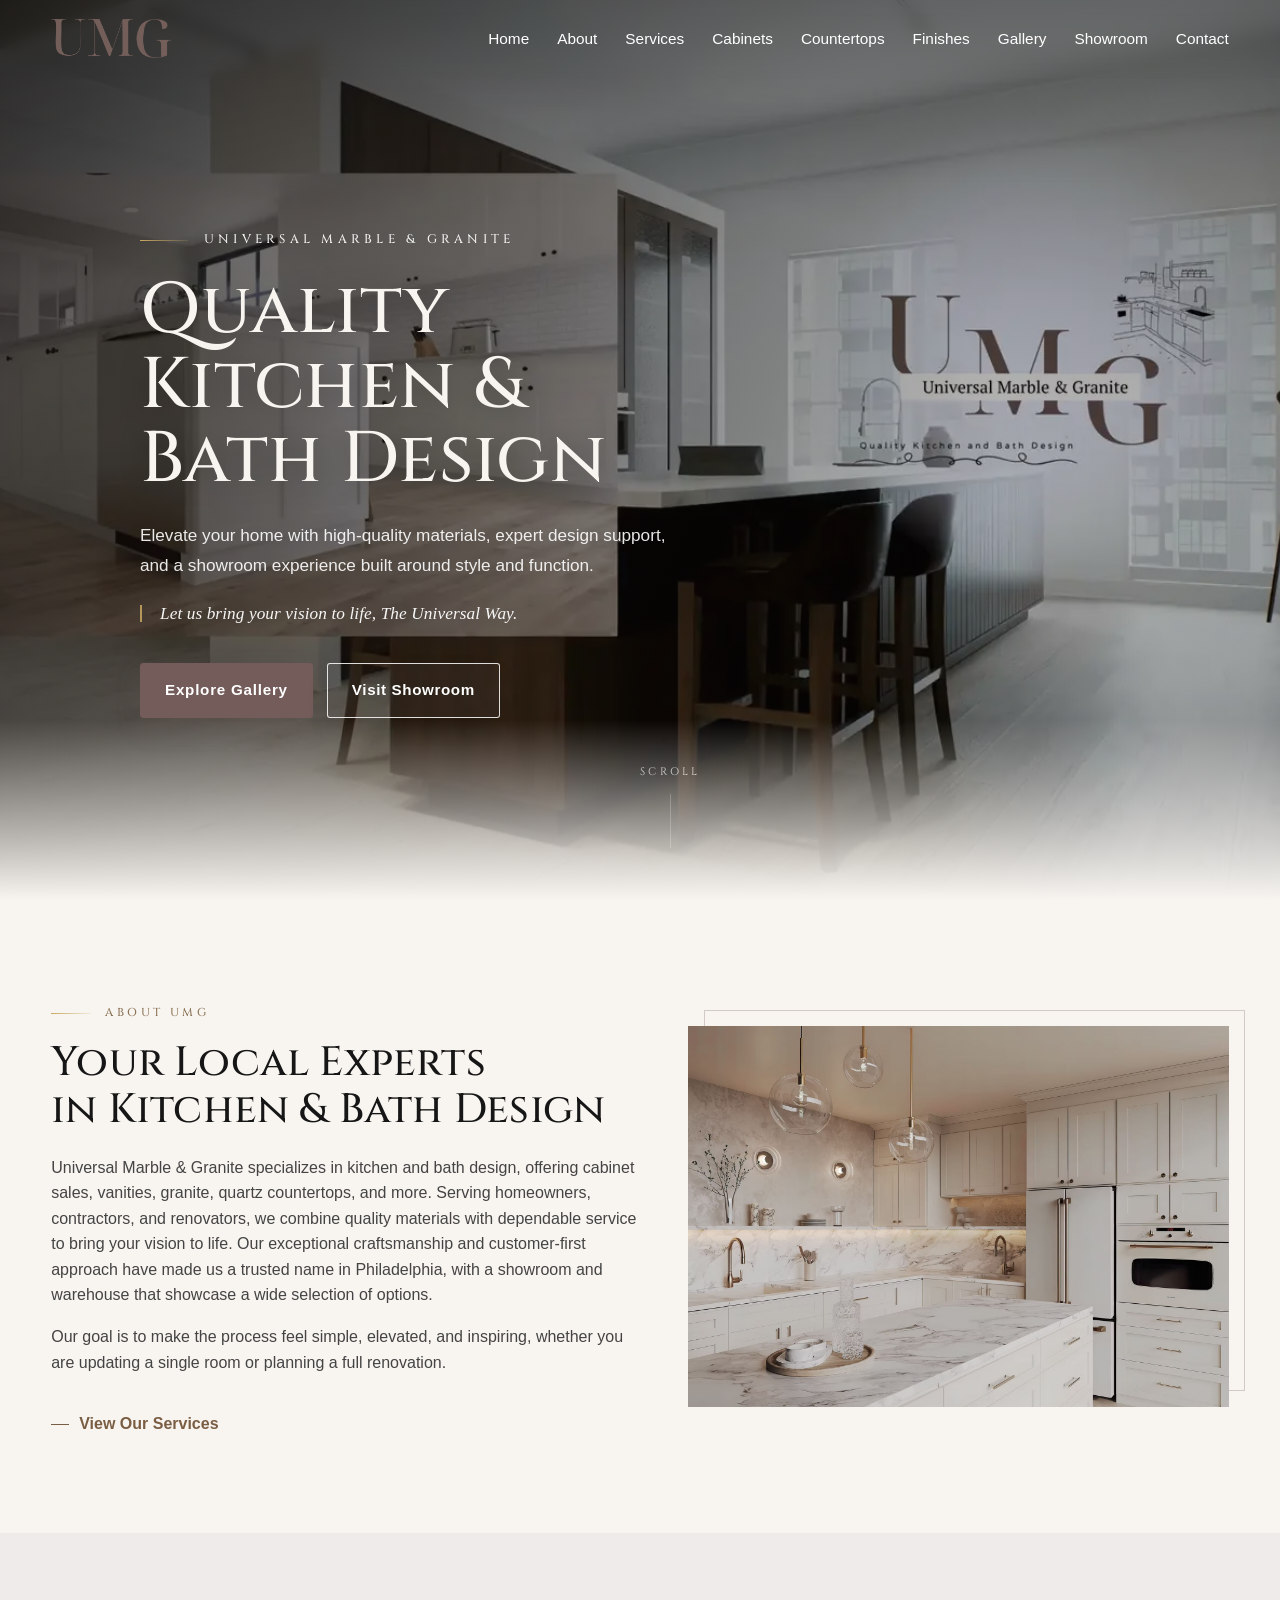
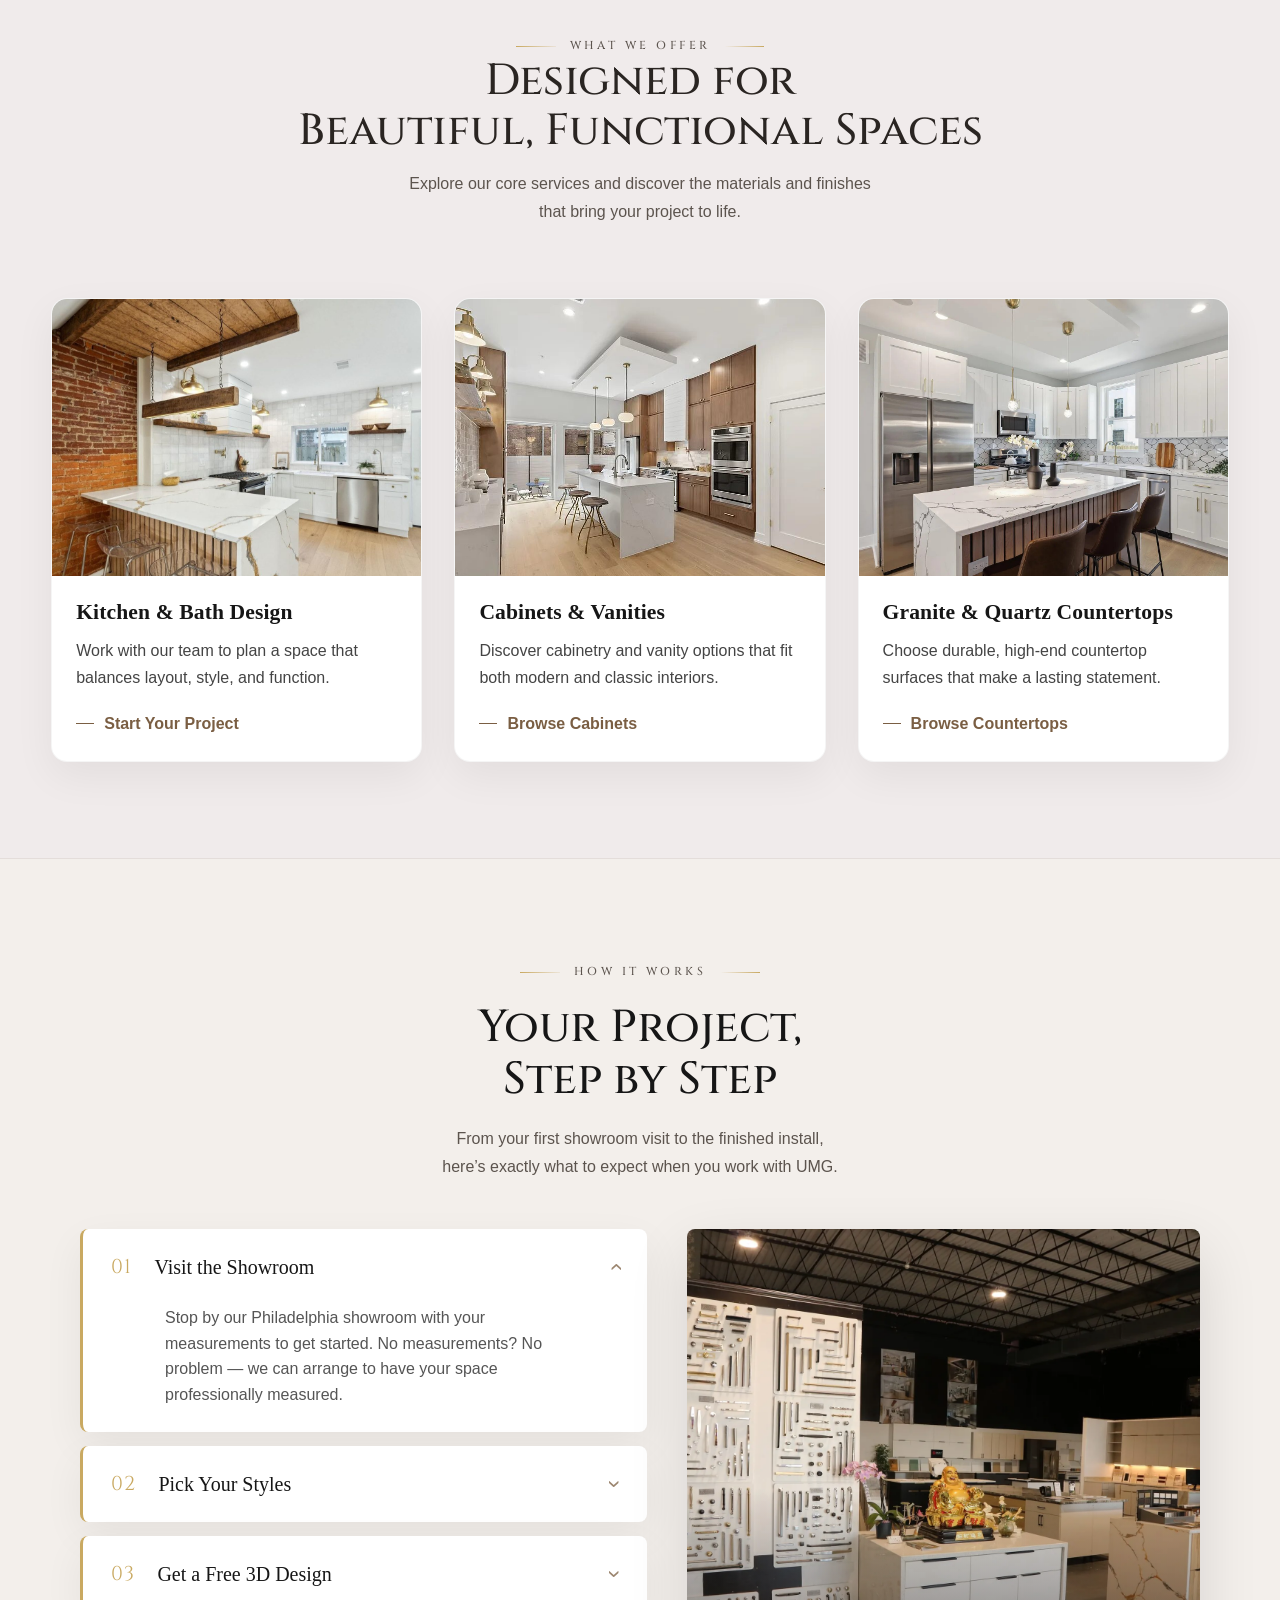
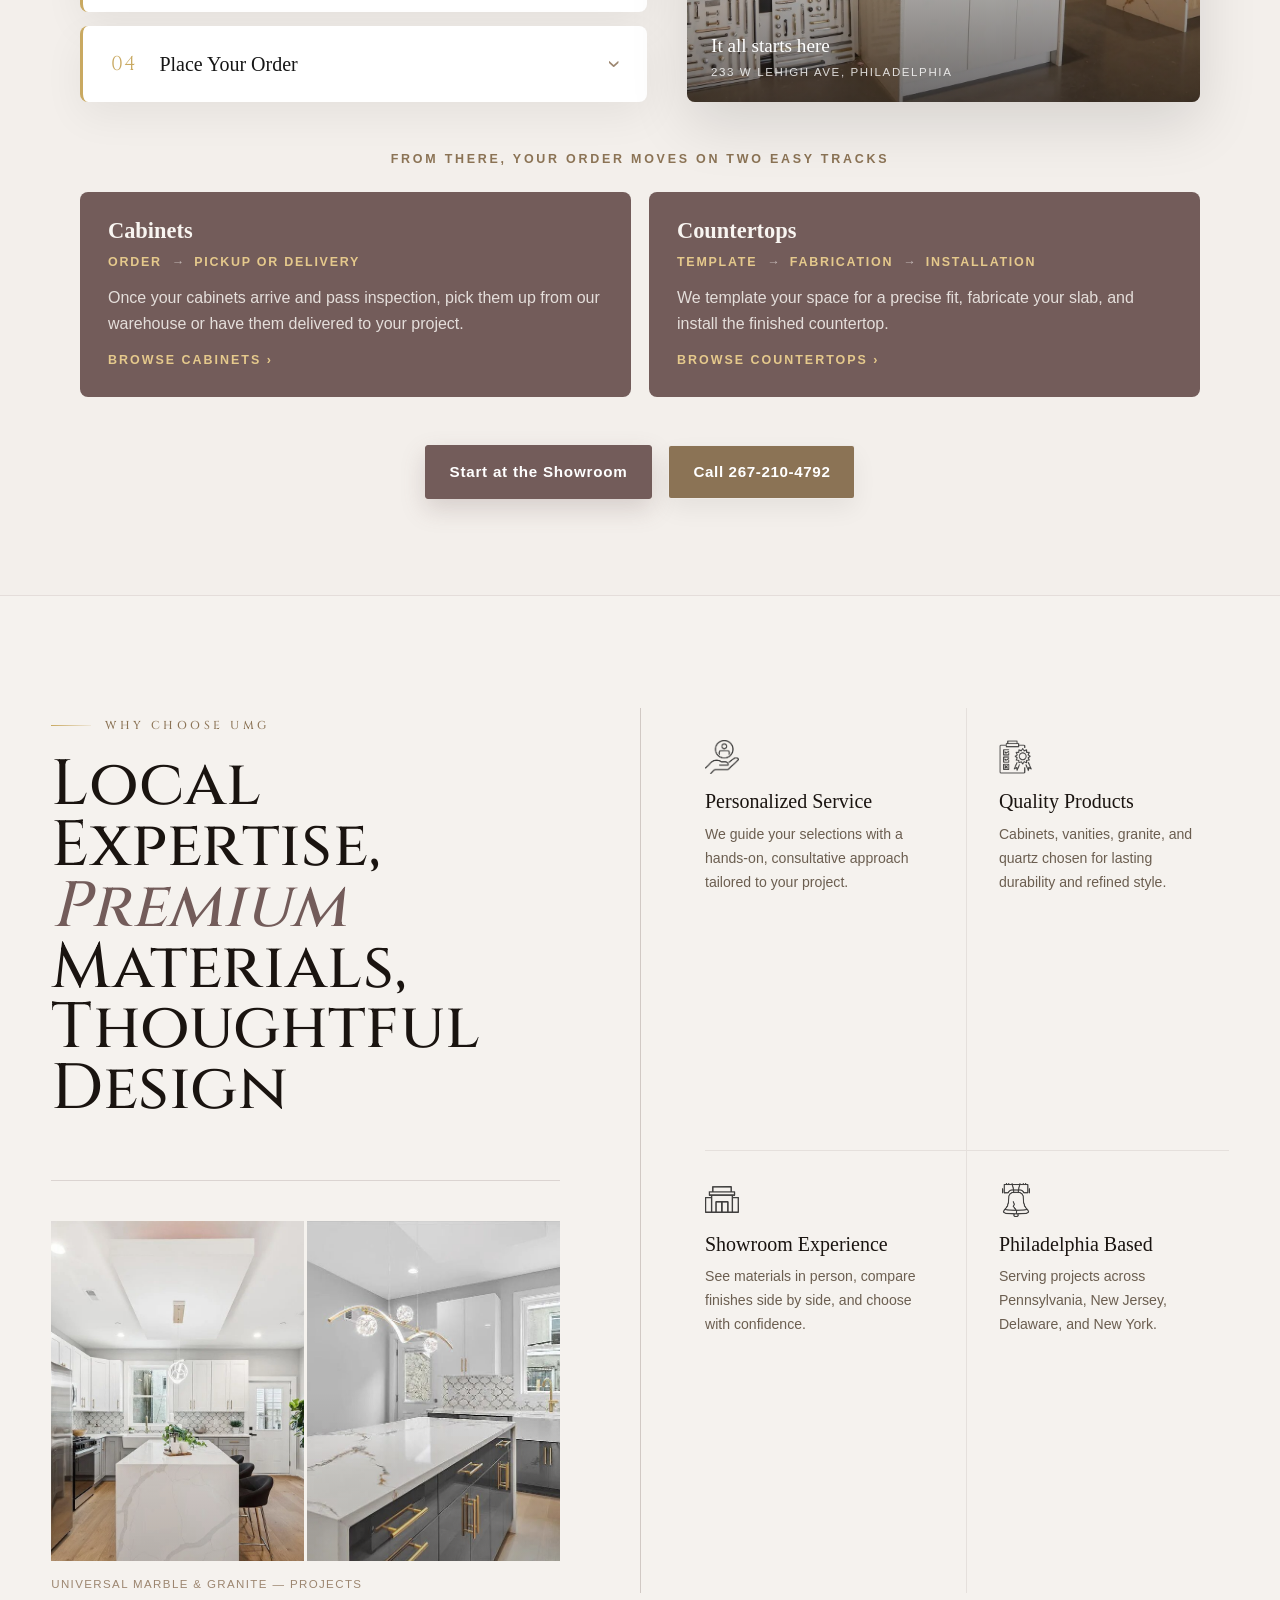
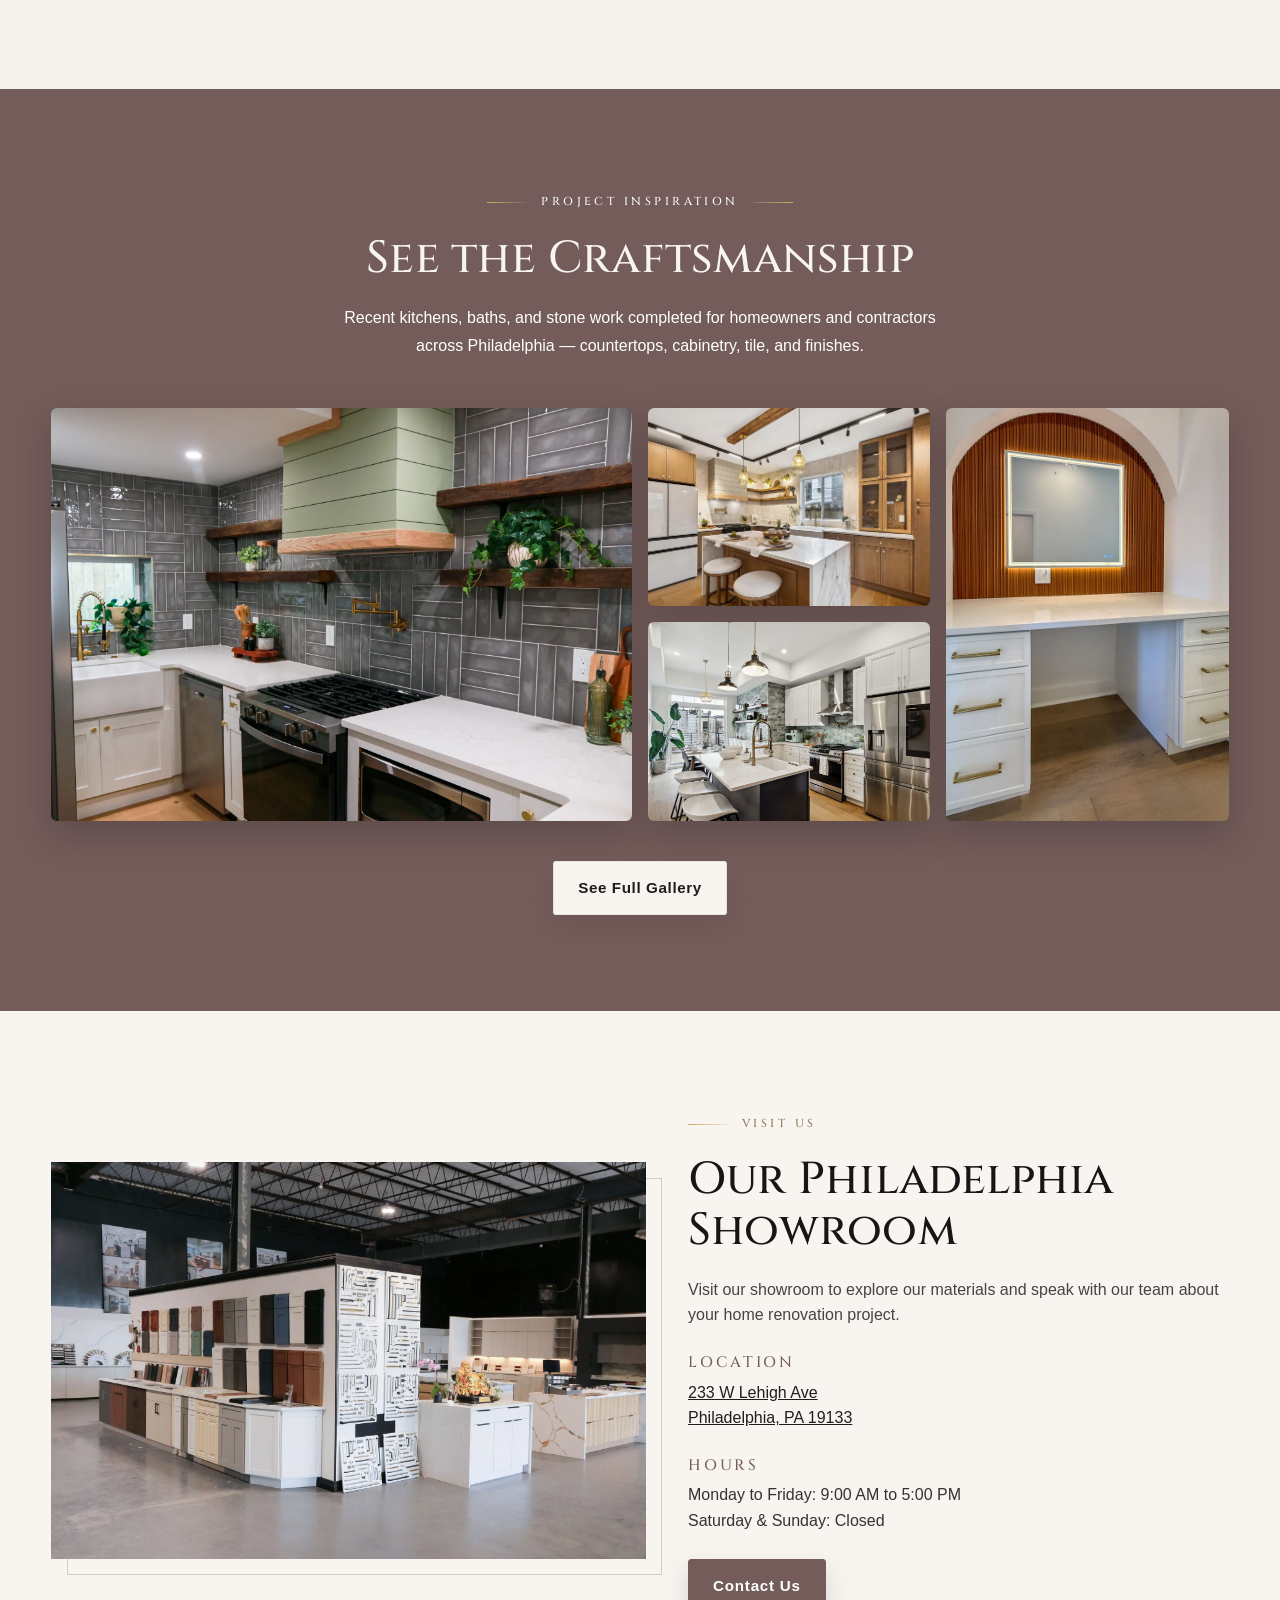
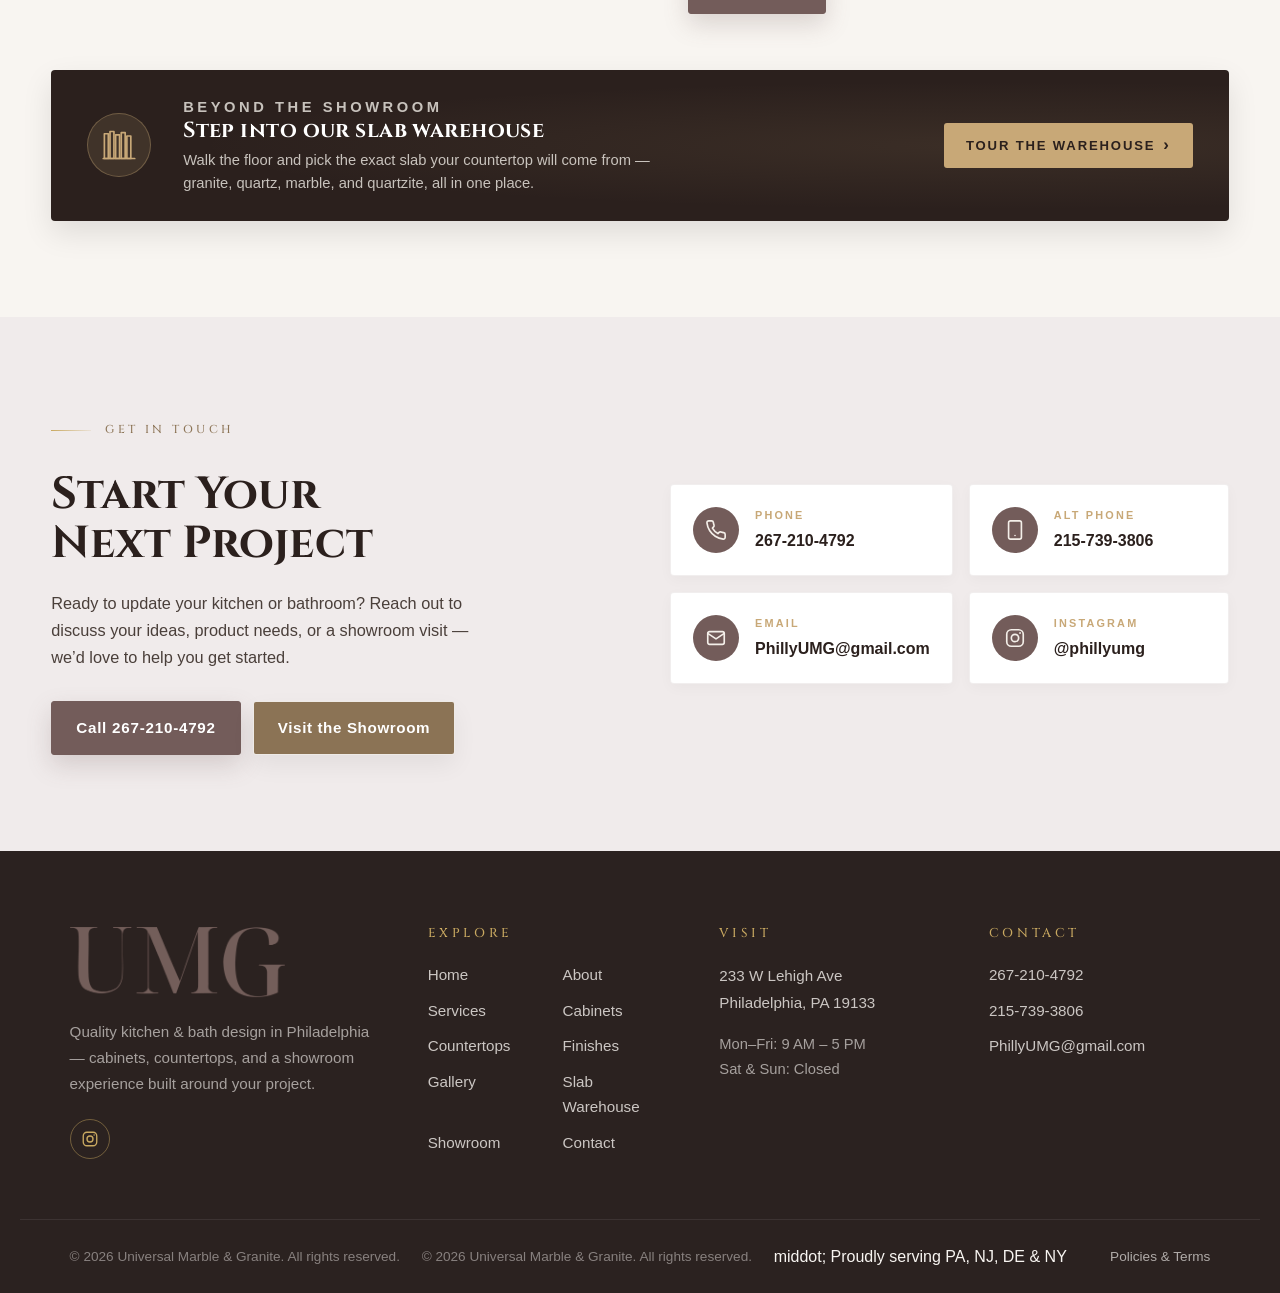
==== commit 3290bb84: "Fix" ====
--- a/umg_pages_bundle/index.html
+++ b/umg_pages_bundle/index.html
@@ -17,7 +17,7 @@
     <link rel="preconnect" href="https://fonts.googleapis.com">
 <link rel="preconnect" href="https://fonts.gstatic.com" crossorigin>
 <link href="https://fonts.googleapis.com/css2?family=Cinzel:wght@400..900&display=swap" rel="stylesheet">
-  <link rel="stylesheet" href="./styles/style.css?v=20260916" />
+  <link rel="stylesheet" href="./styles/style.css?v=20260916b" />
 
   <link rel="icon" href="./images/umglogowhite.png?v=20260916" type="image/png" />
 
--- a/umg_pages_bundle/styles/style.css
+++ b/umg_pages_bundle/styles/style.css
@@ -34,6 +34,7 @@
 
 img {
   max-width: 100%;
+  height: auto;
   display: block;
 }
 
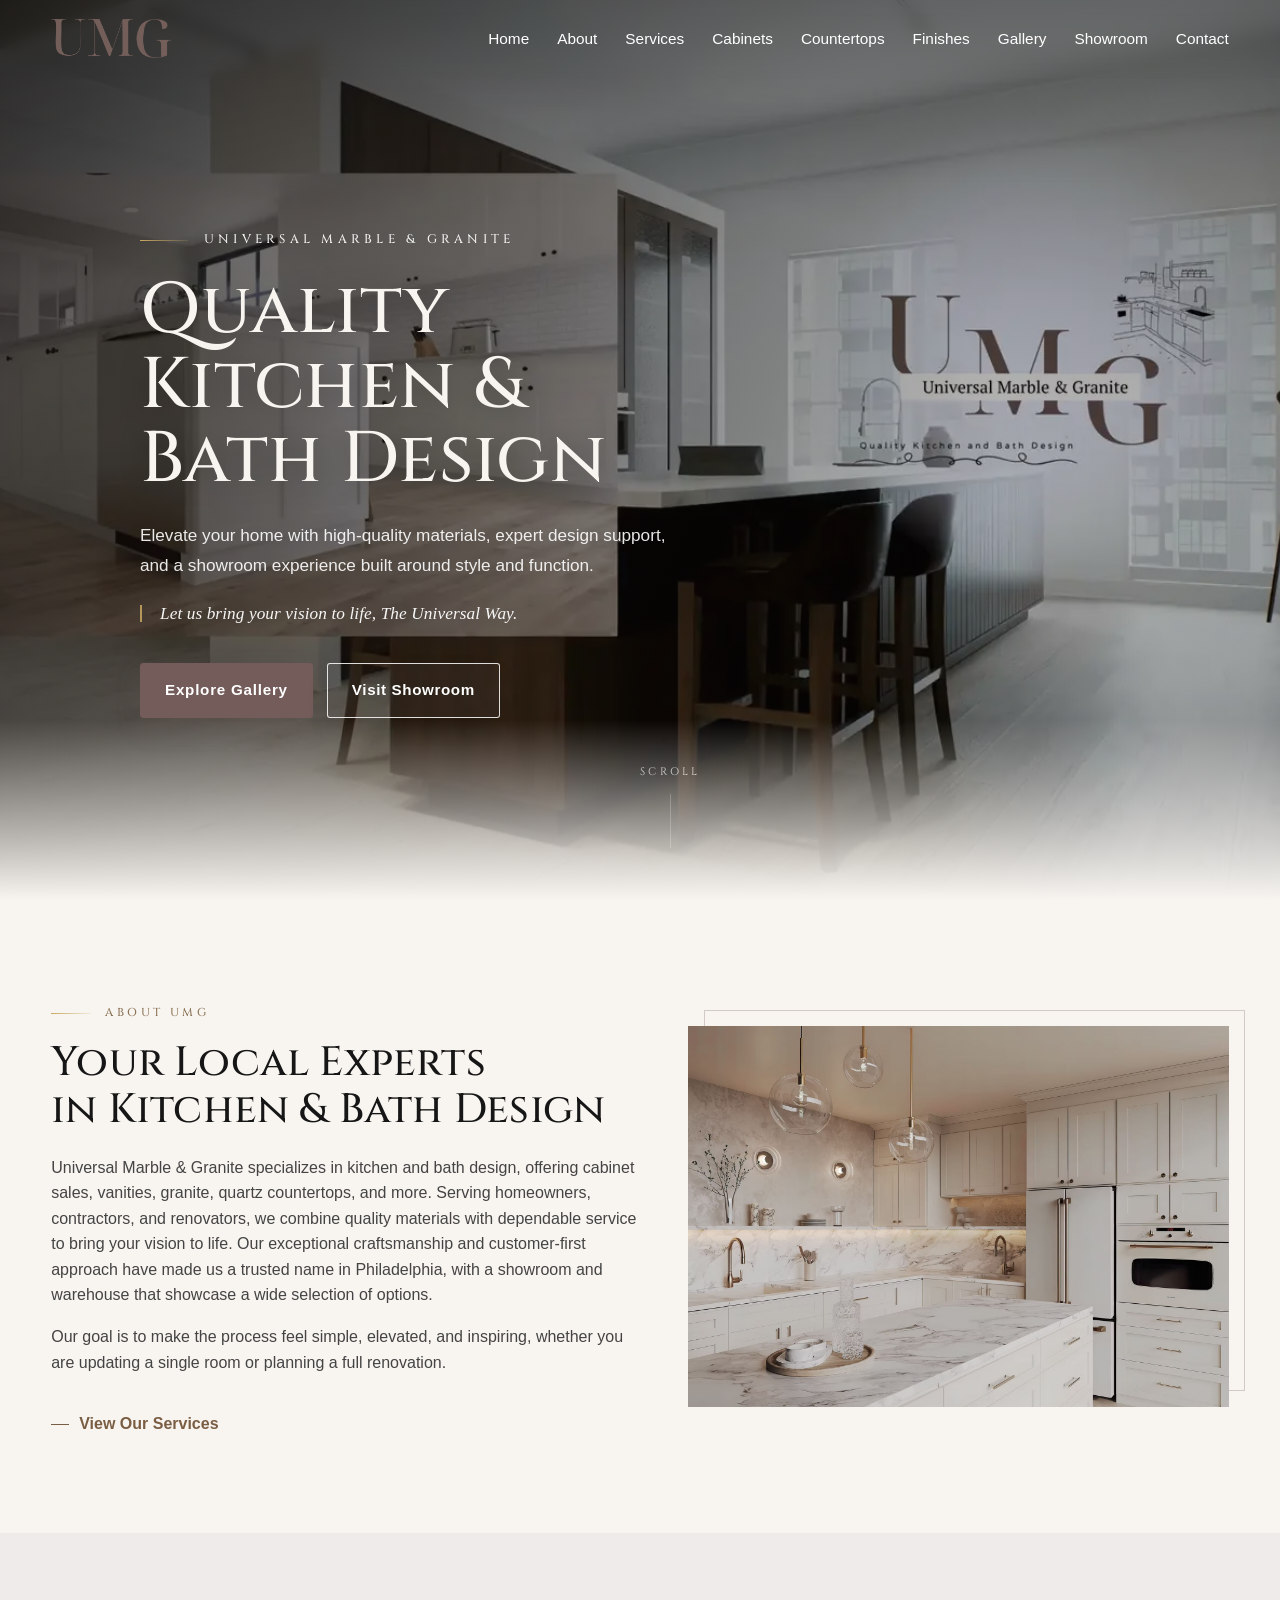
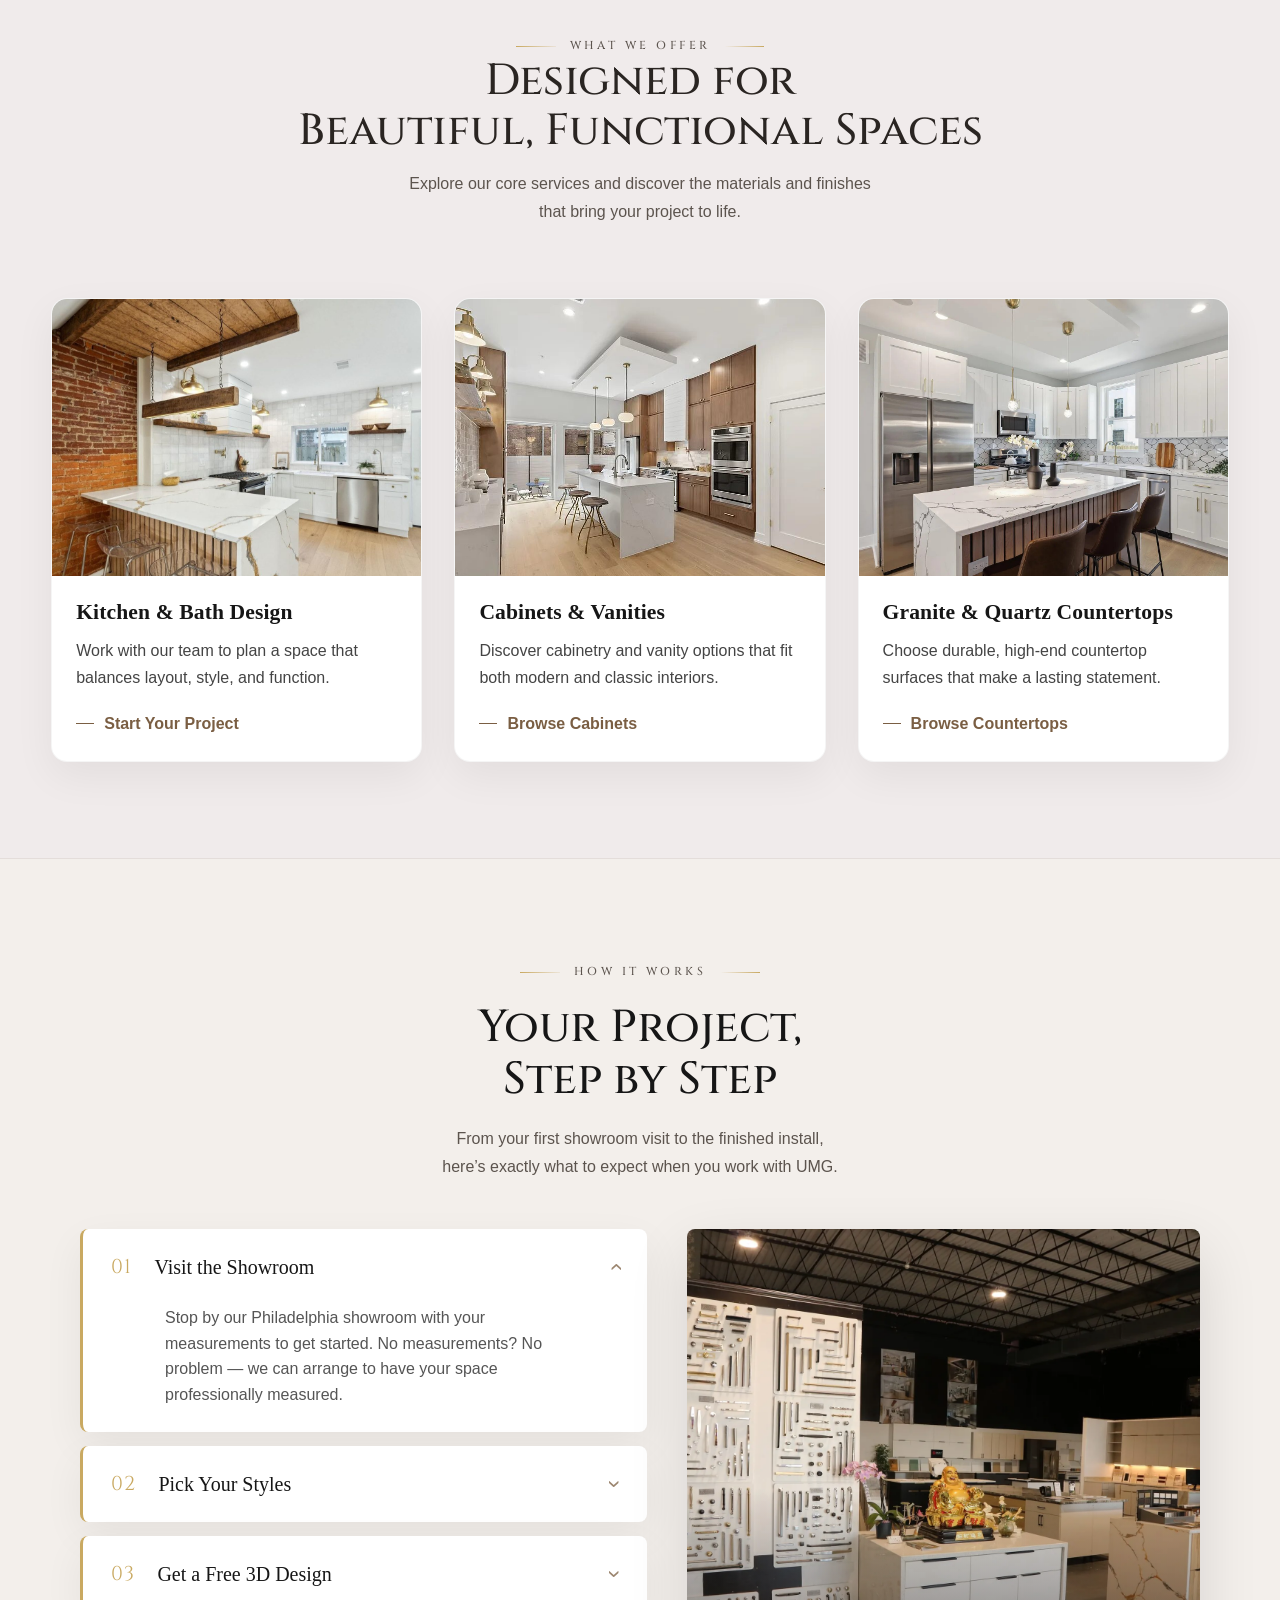
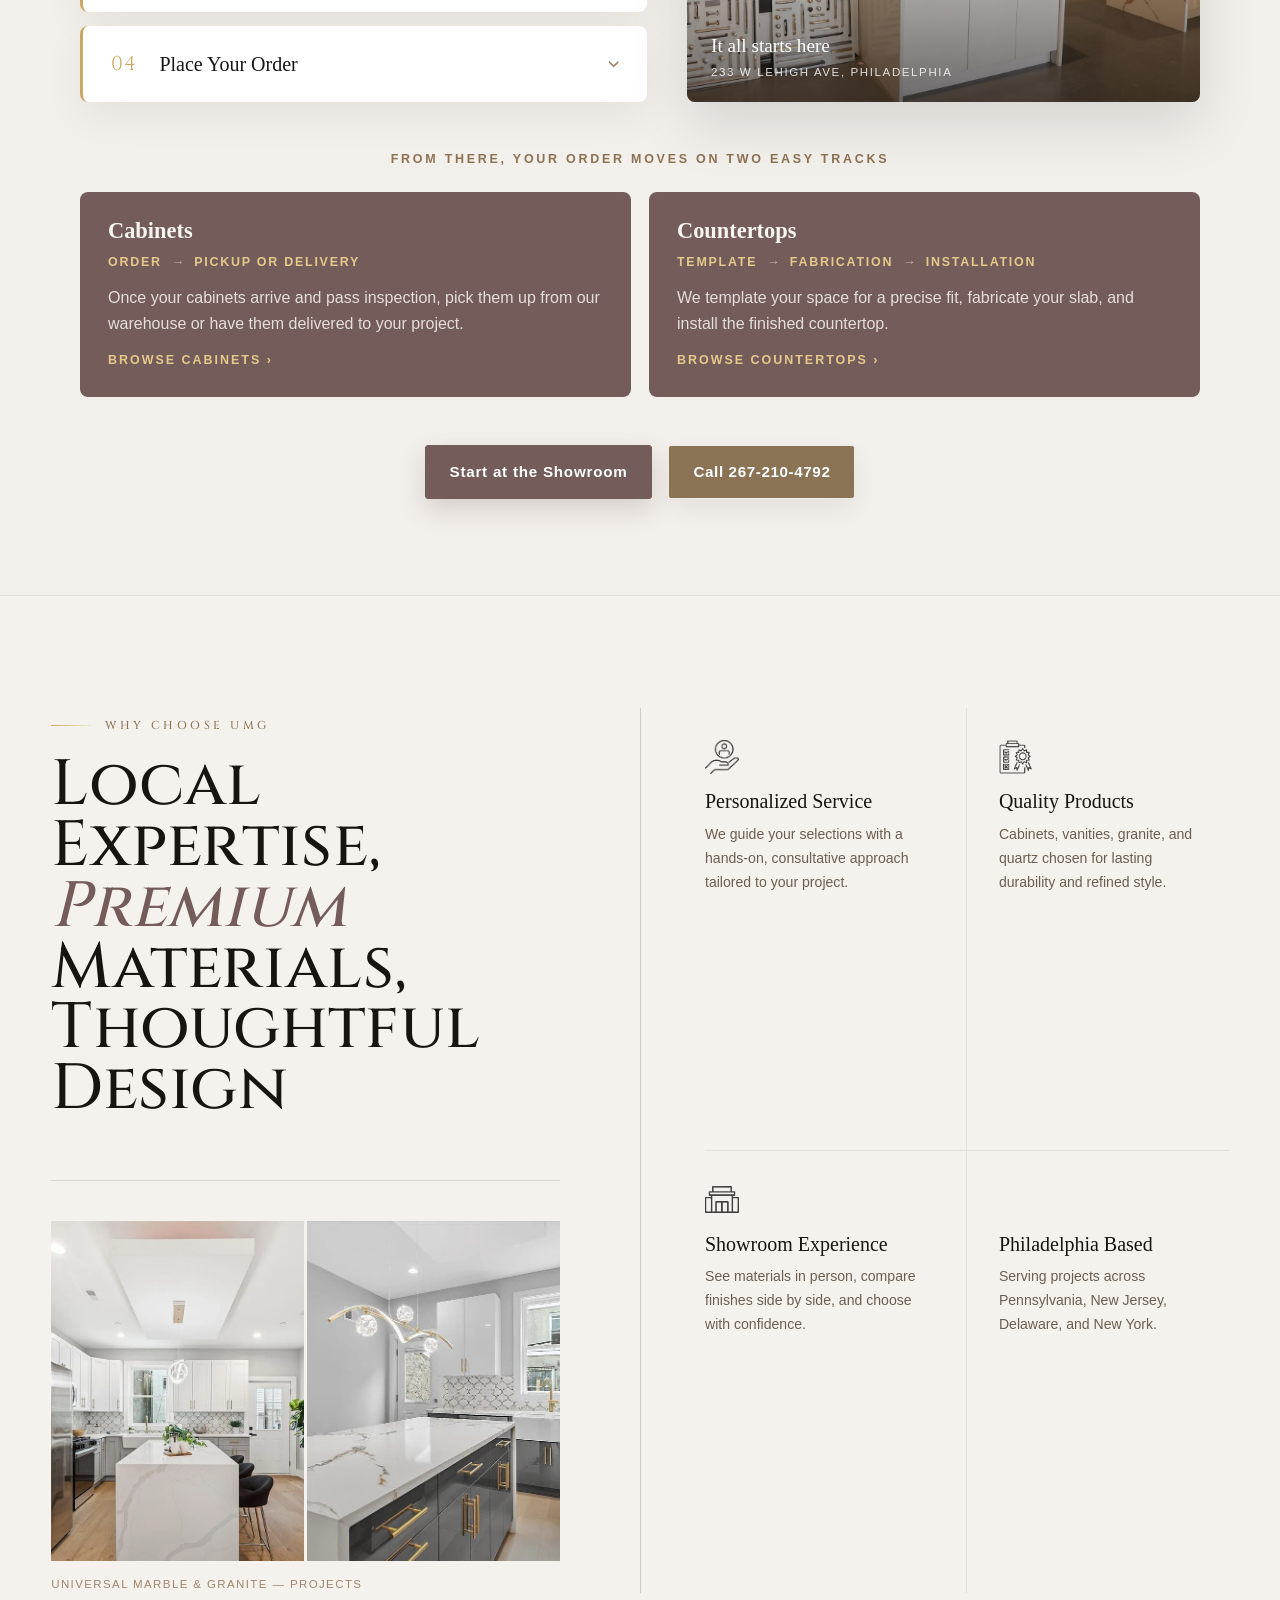
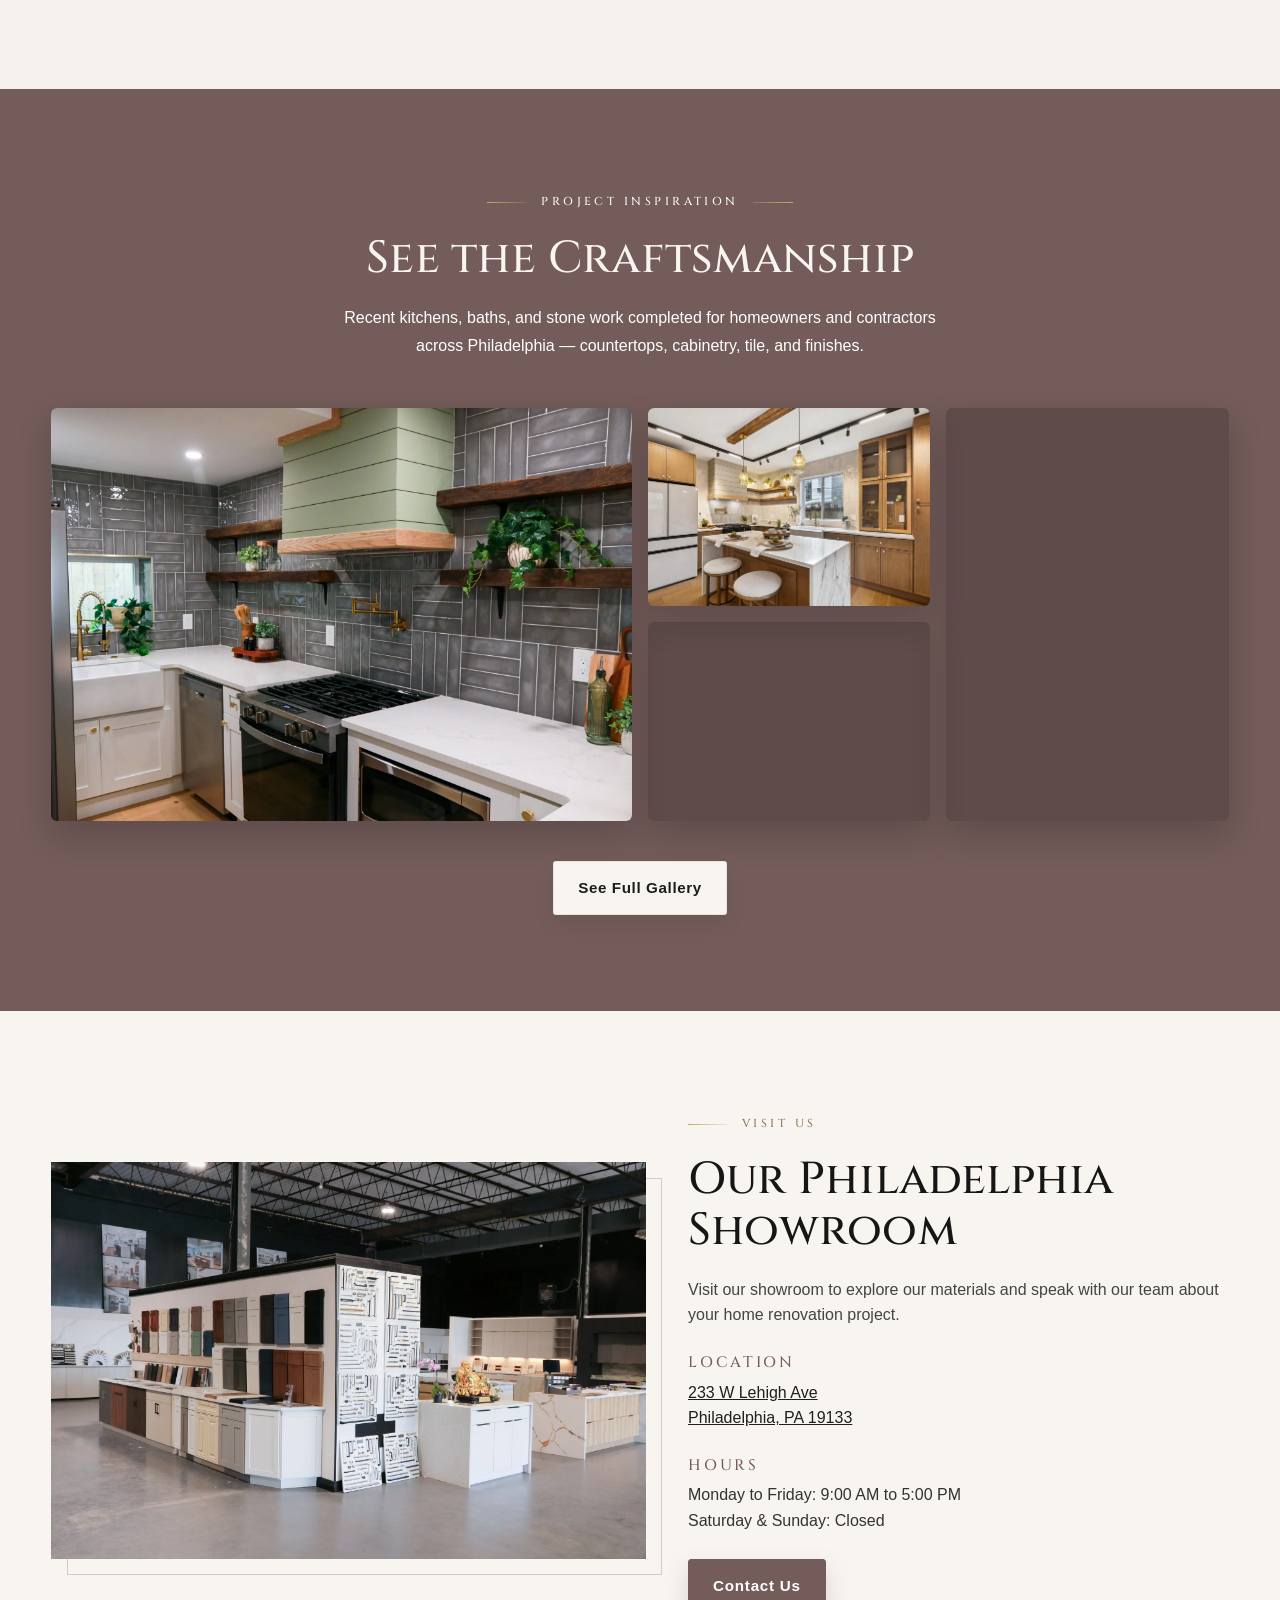
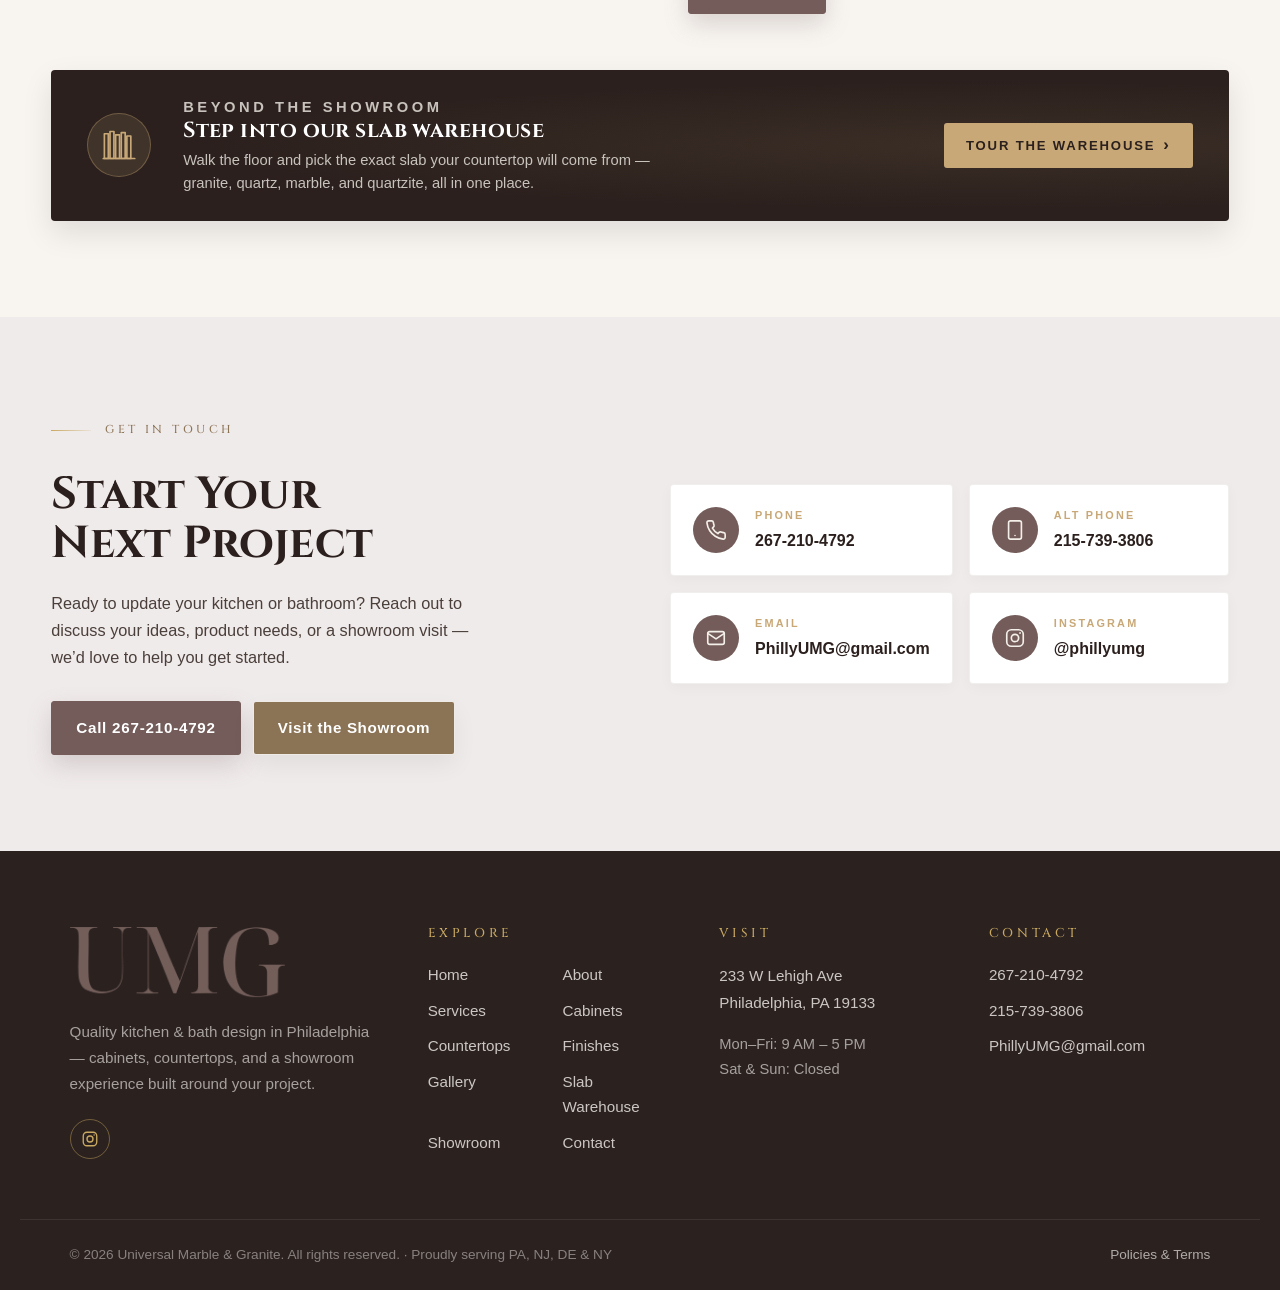
==== commit 01a54ff6: "Fix mangled footer markup on all pages" ====
--- a/umg_pages_bundle/index.html
+++ b/umg_pages_bundle/index.html
@@ -670,7 +670,7 @@
 
   <div class="footer-bottom">
     <div class="container footer-bottom-inner">
-      <p>&copy; 2026 Universal Marble &amp; Granite. All rights reserved. <p>&copy; 2026 Universal Marble &amp; Granite. All rights reserved.</p>middot; Proudly serving PA, NJ, DE &amp; NY</p>
+      <p>&copy; 2026 Universal Marble &amp; Granite. All rights reserved. &middot; Proudly serving PA, NJ, DE &amp; NY</p>
       <p><a href="/about#policies">Policies &amp; Terms</a></p>
     </div>
   </div>
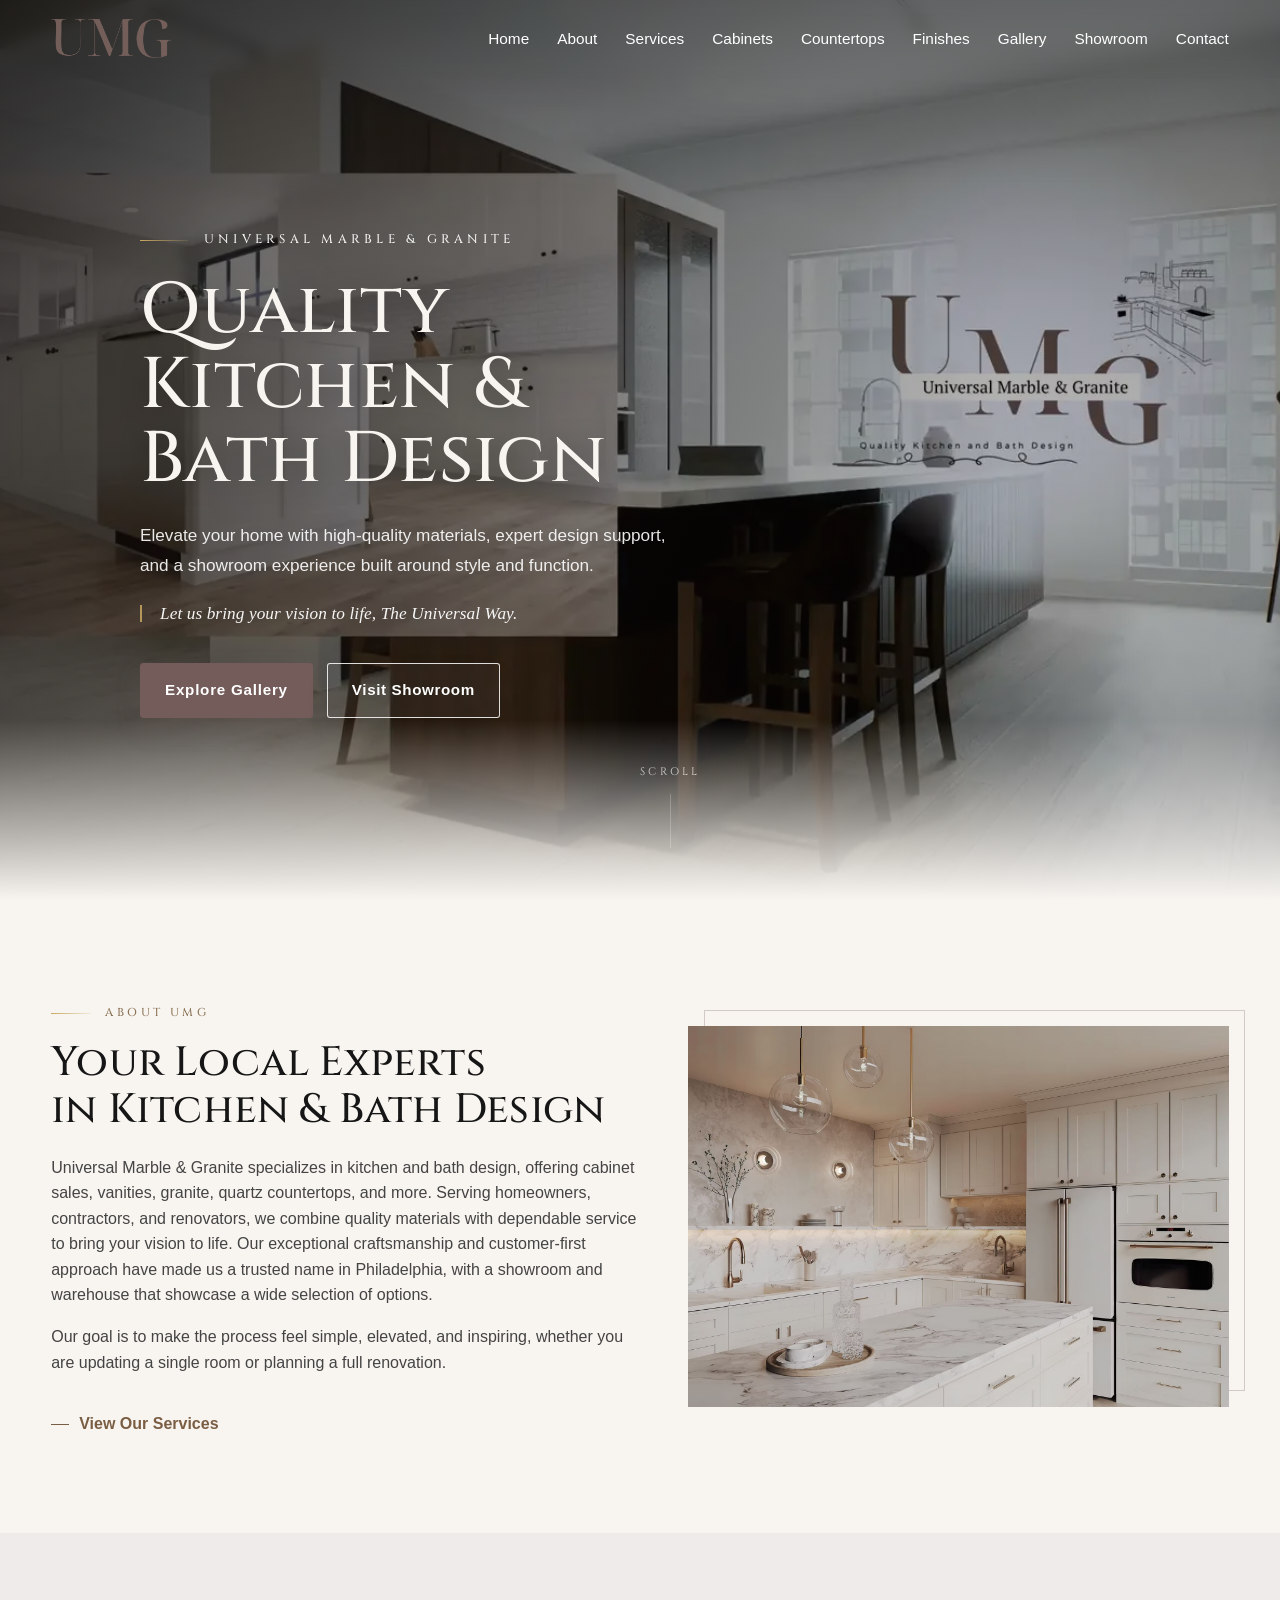
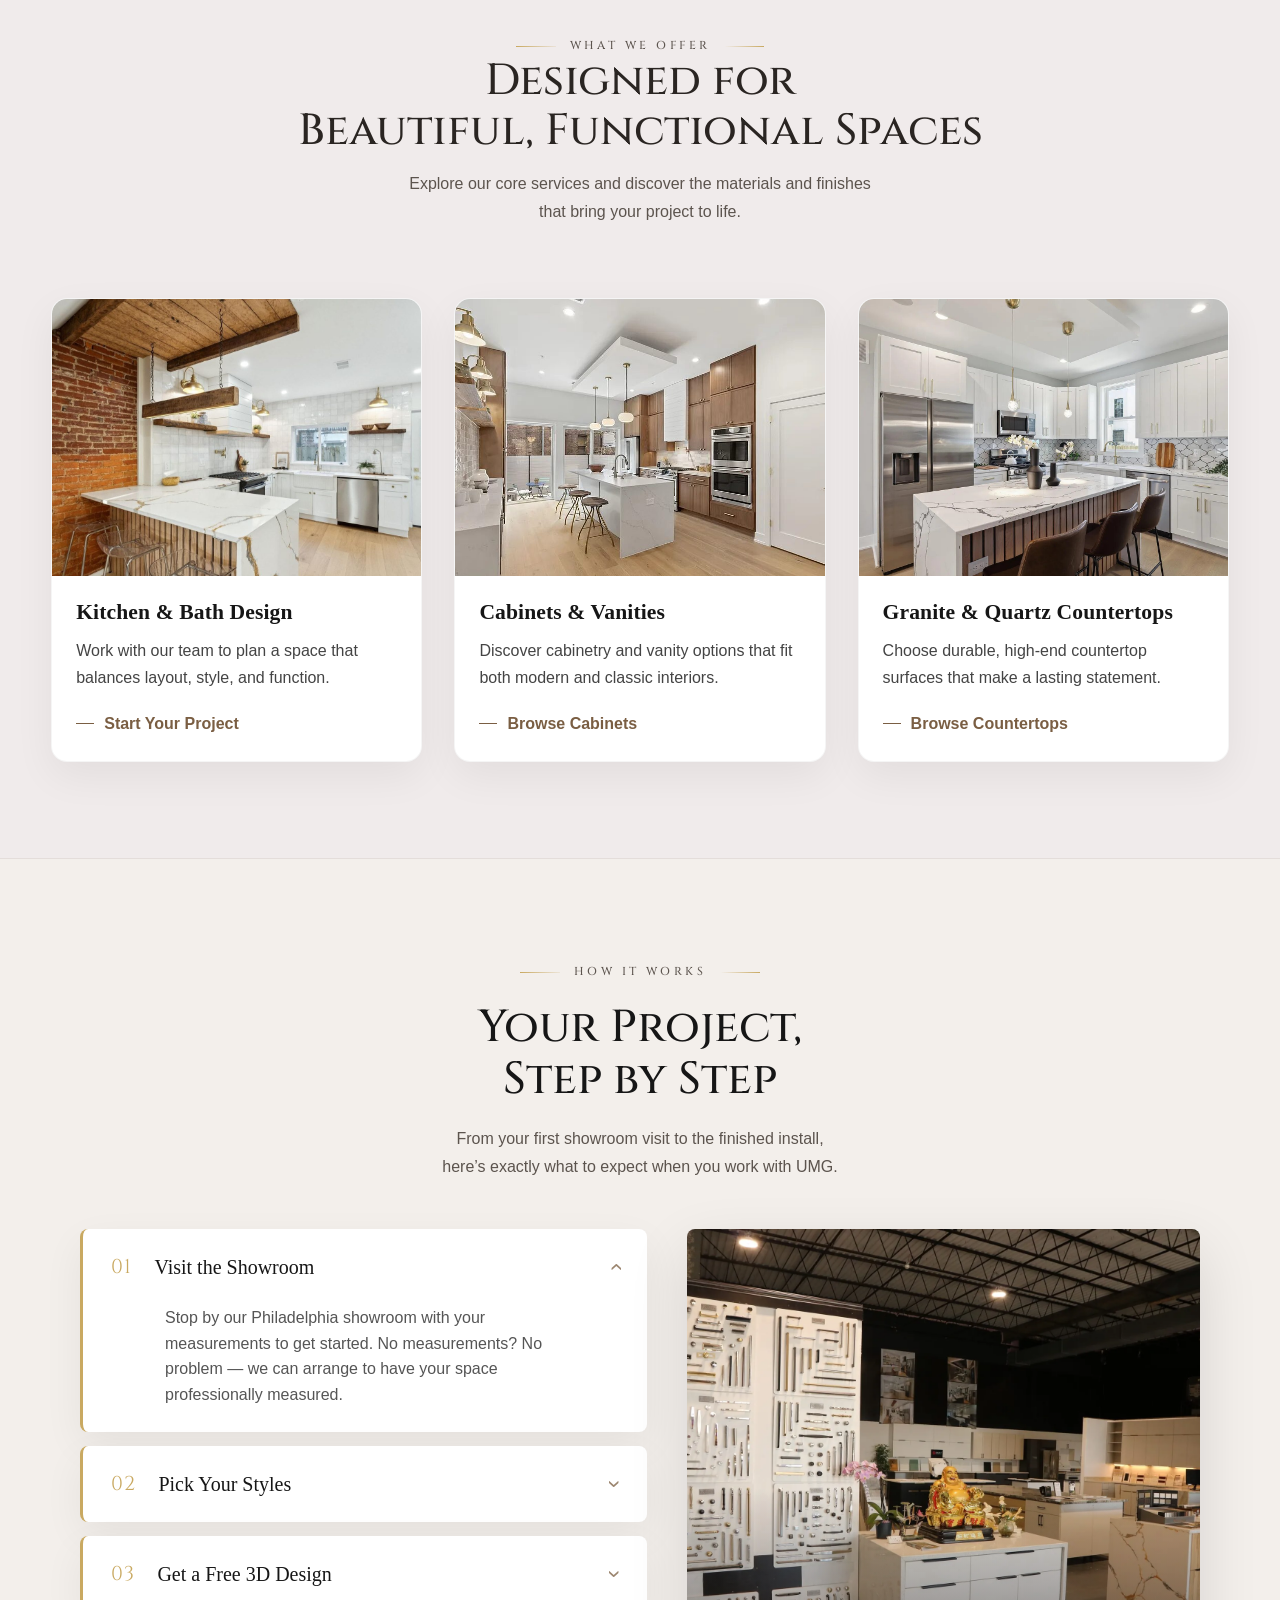
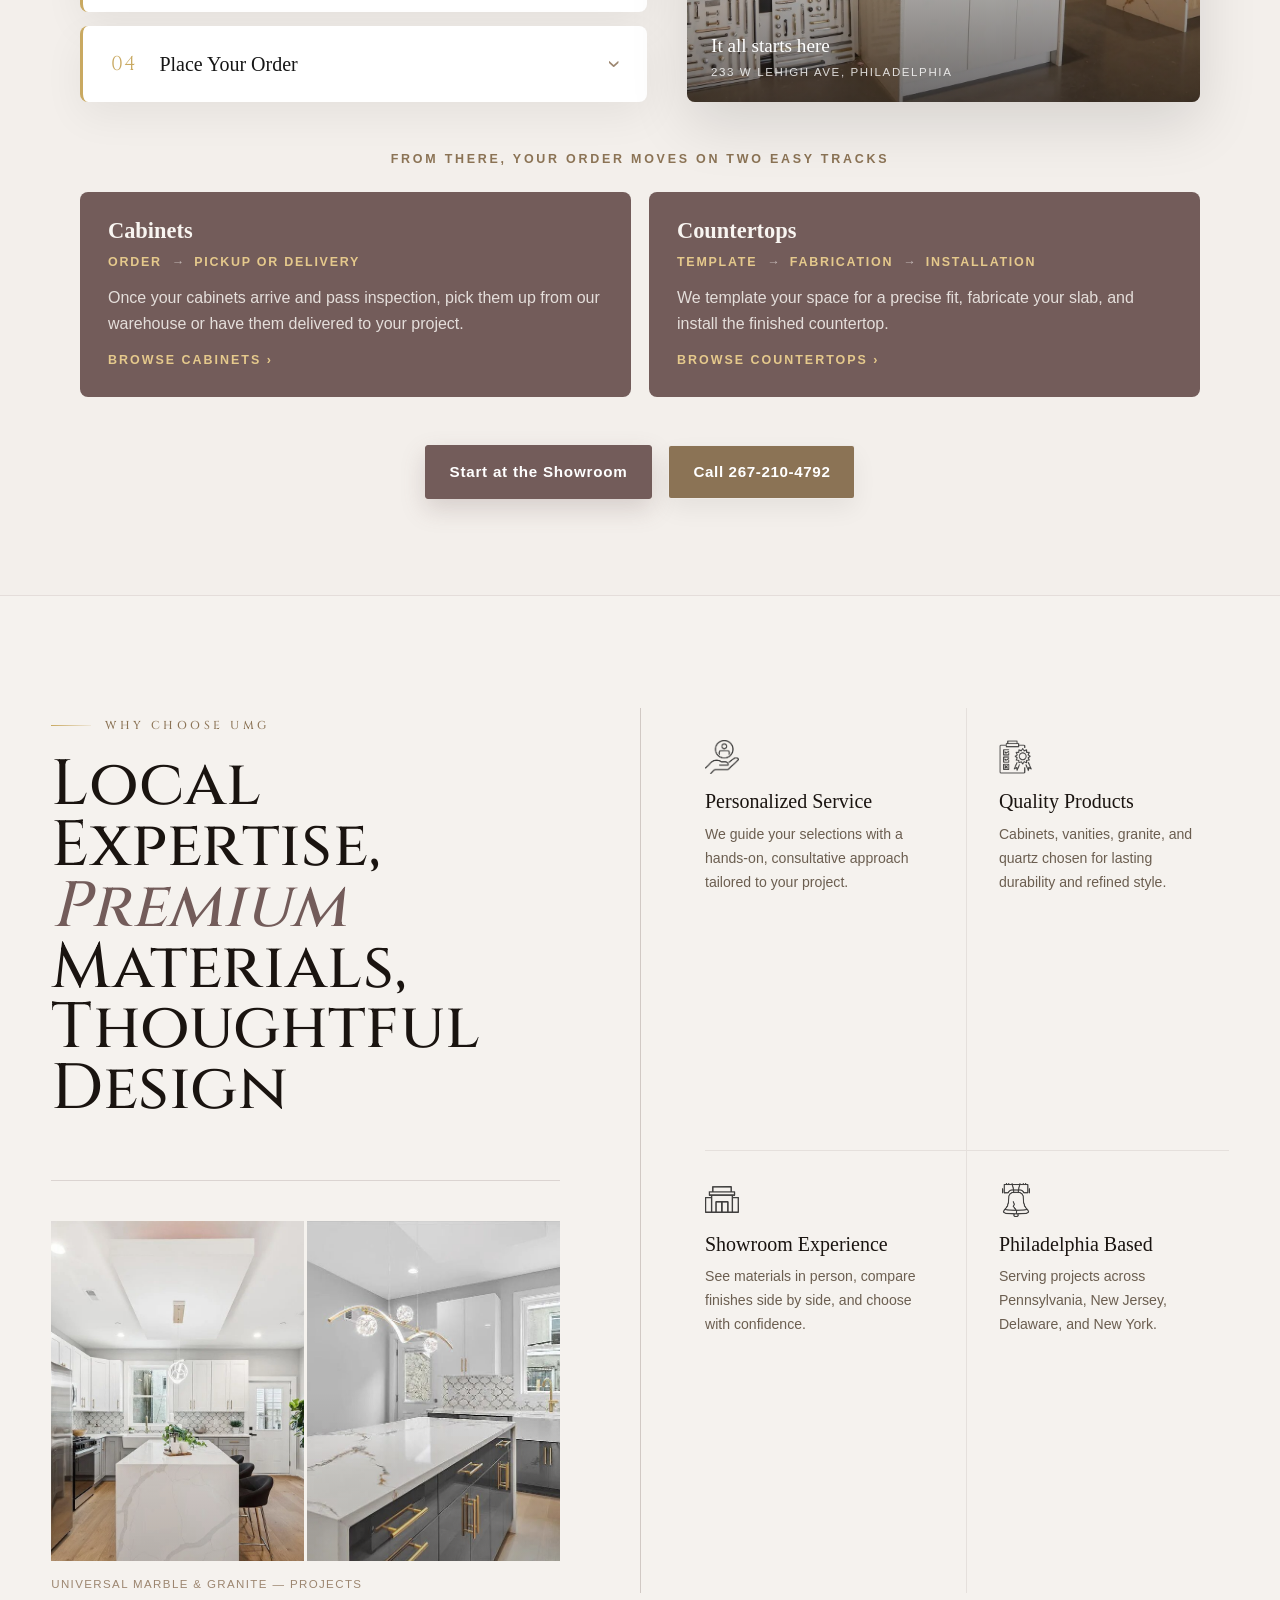
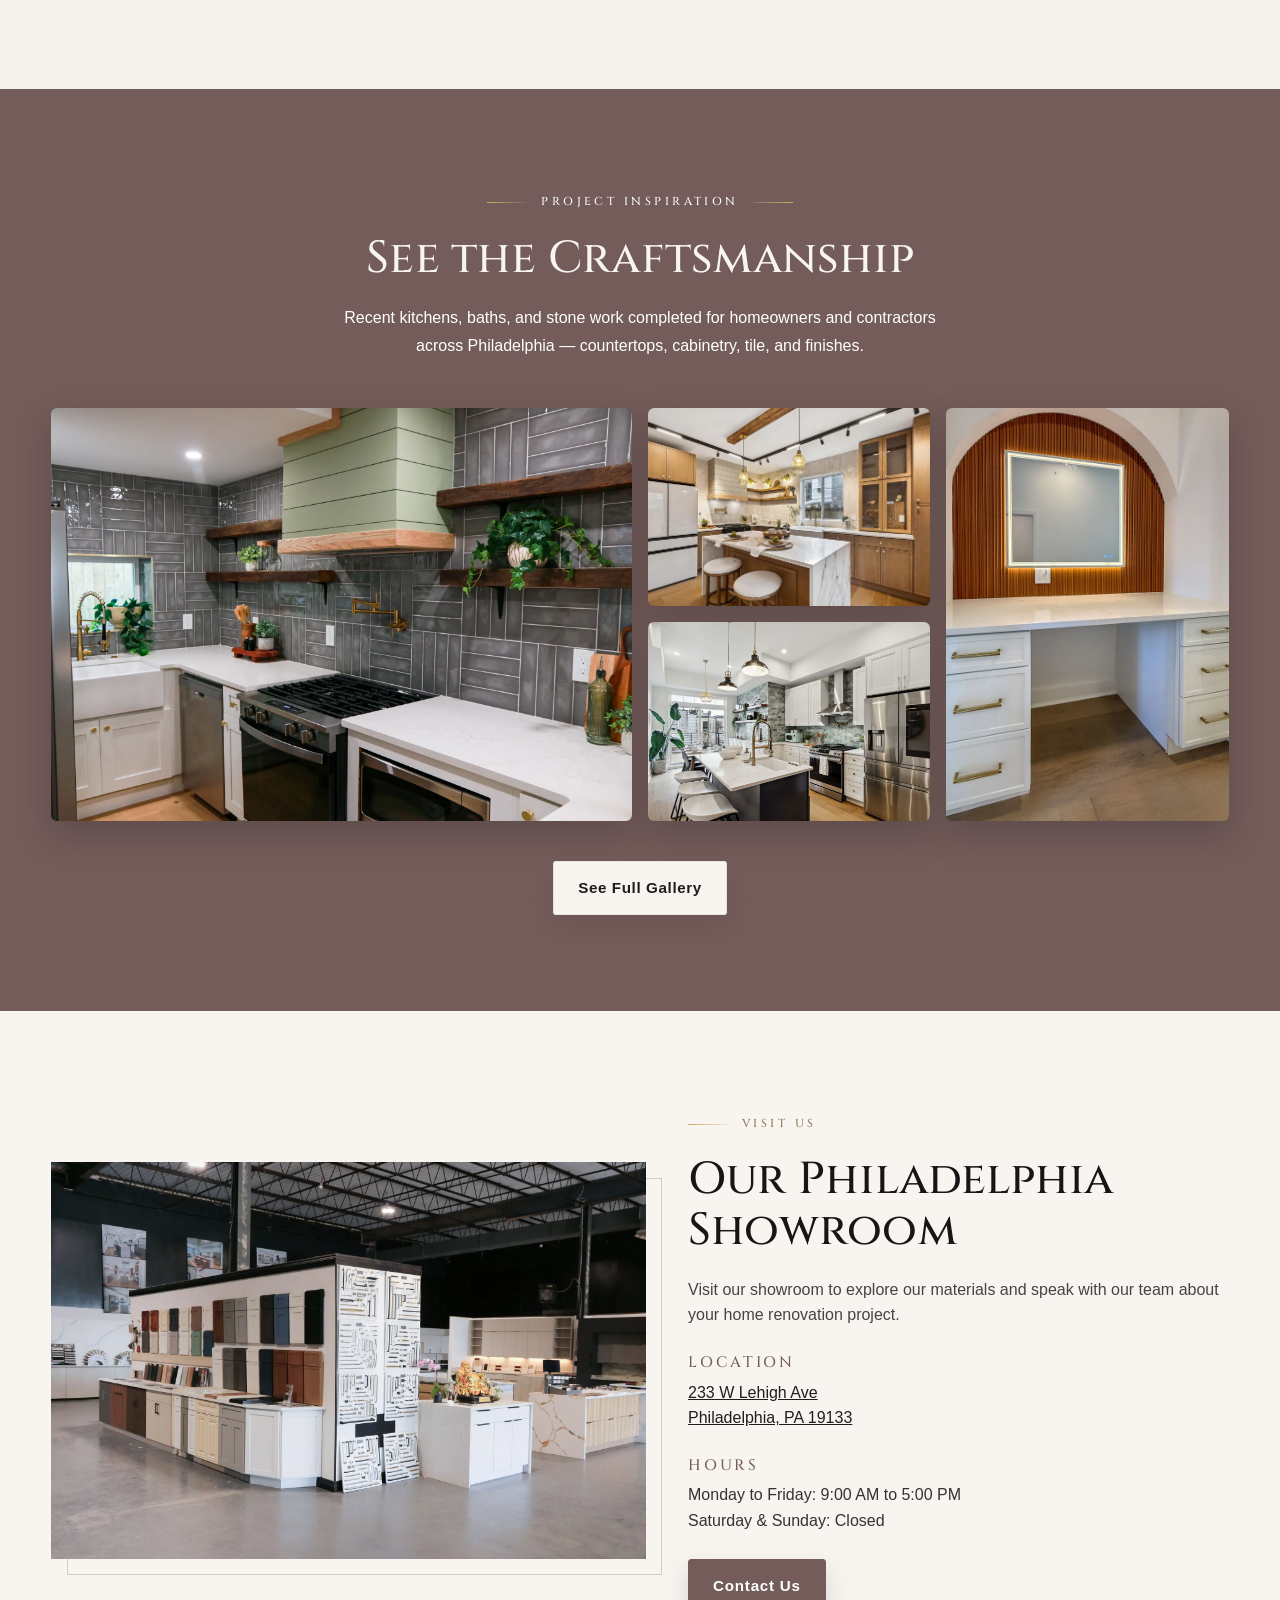
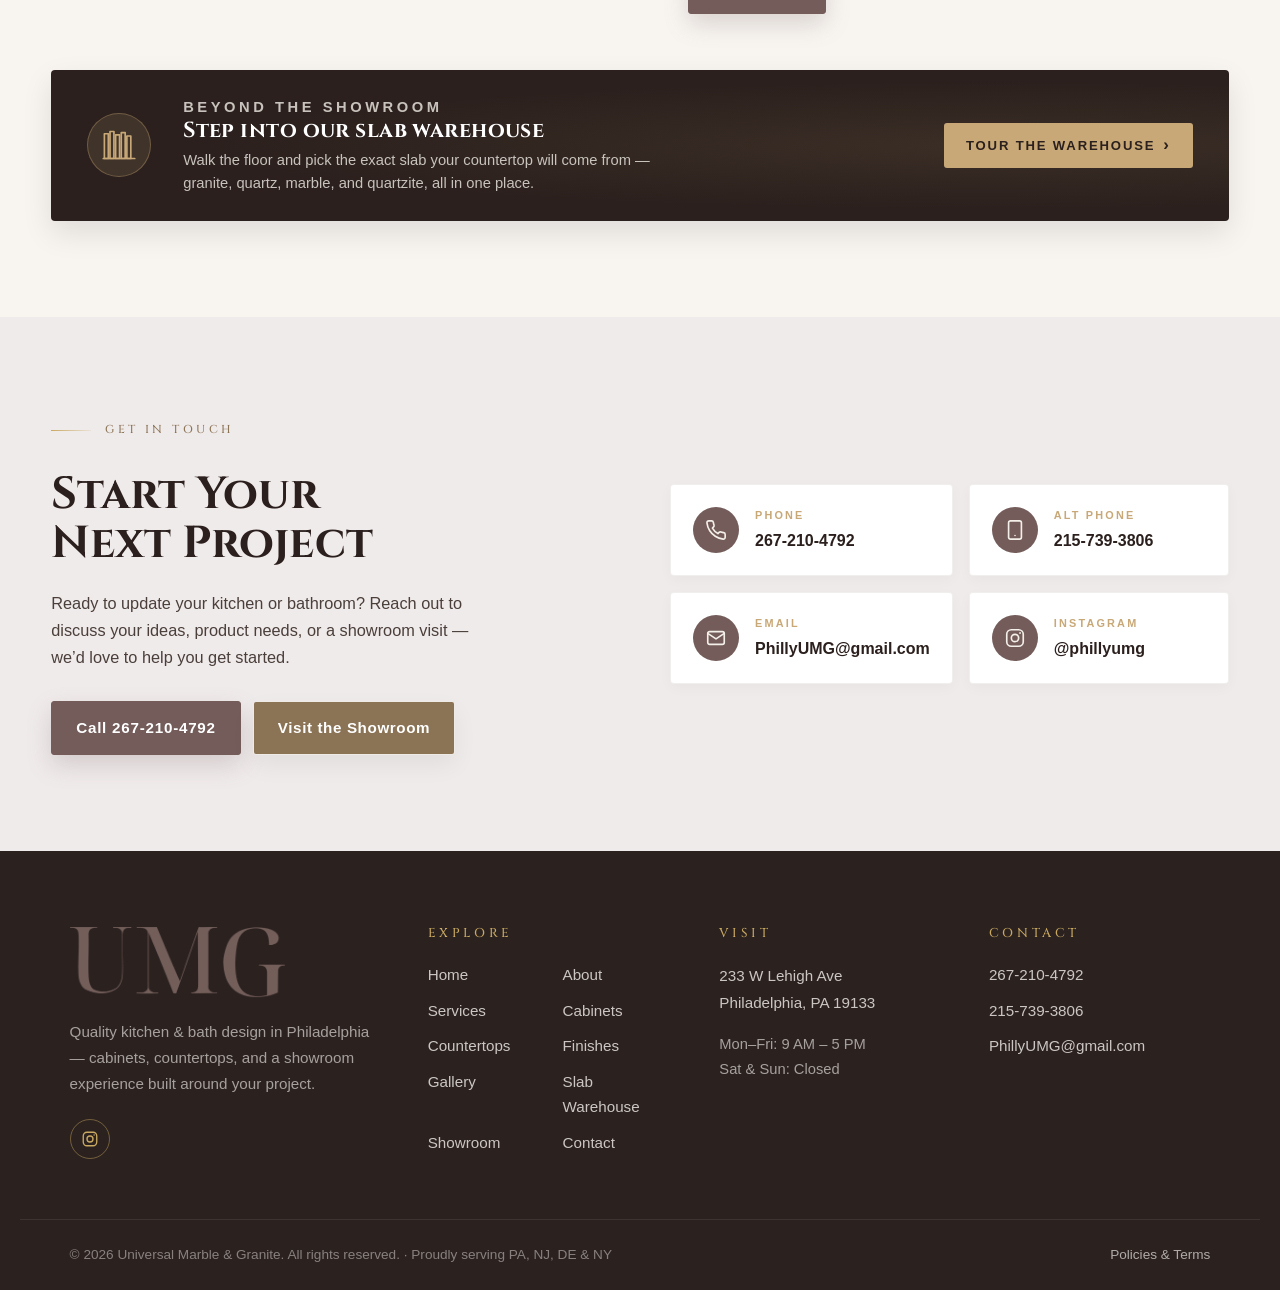
==== commit ef67e26d: "Fix footer markup, 404 asset paths, and leftover cabinet copy" ====
--- a/umg_pages_bundle/index.html
+++ b/umg_pages_bundle/index.html
@@ -676,6 +676,6 @@
   </div>
 </footer>
 
-  <script src="script.js?v=20260714"></script>
+  <script src="./script.js?v=20260714"></script>
 </body>
 </html>
